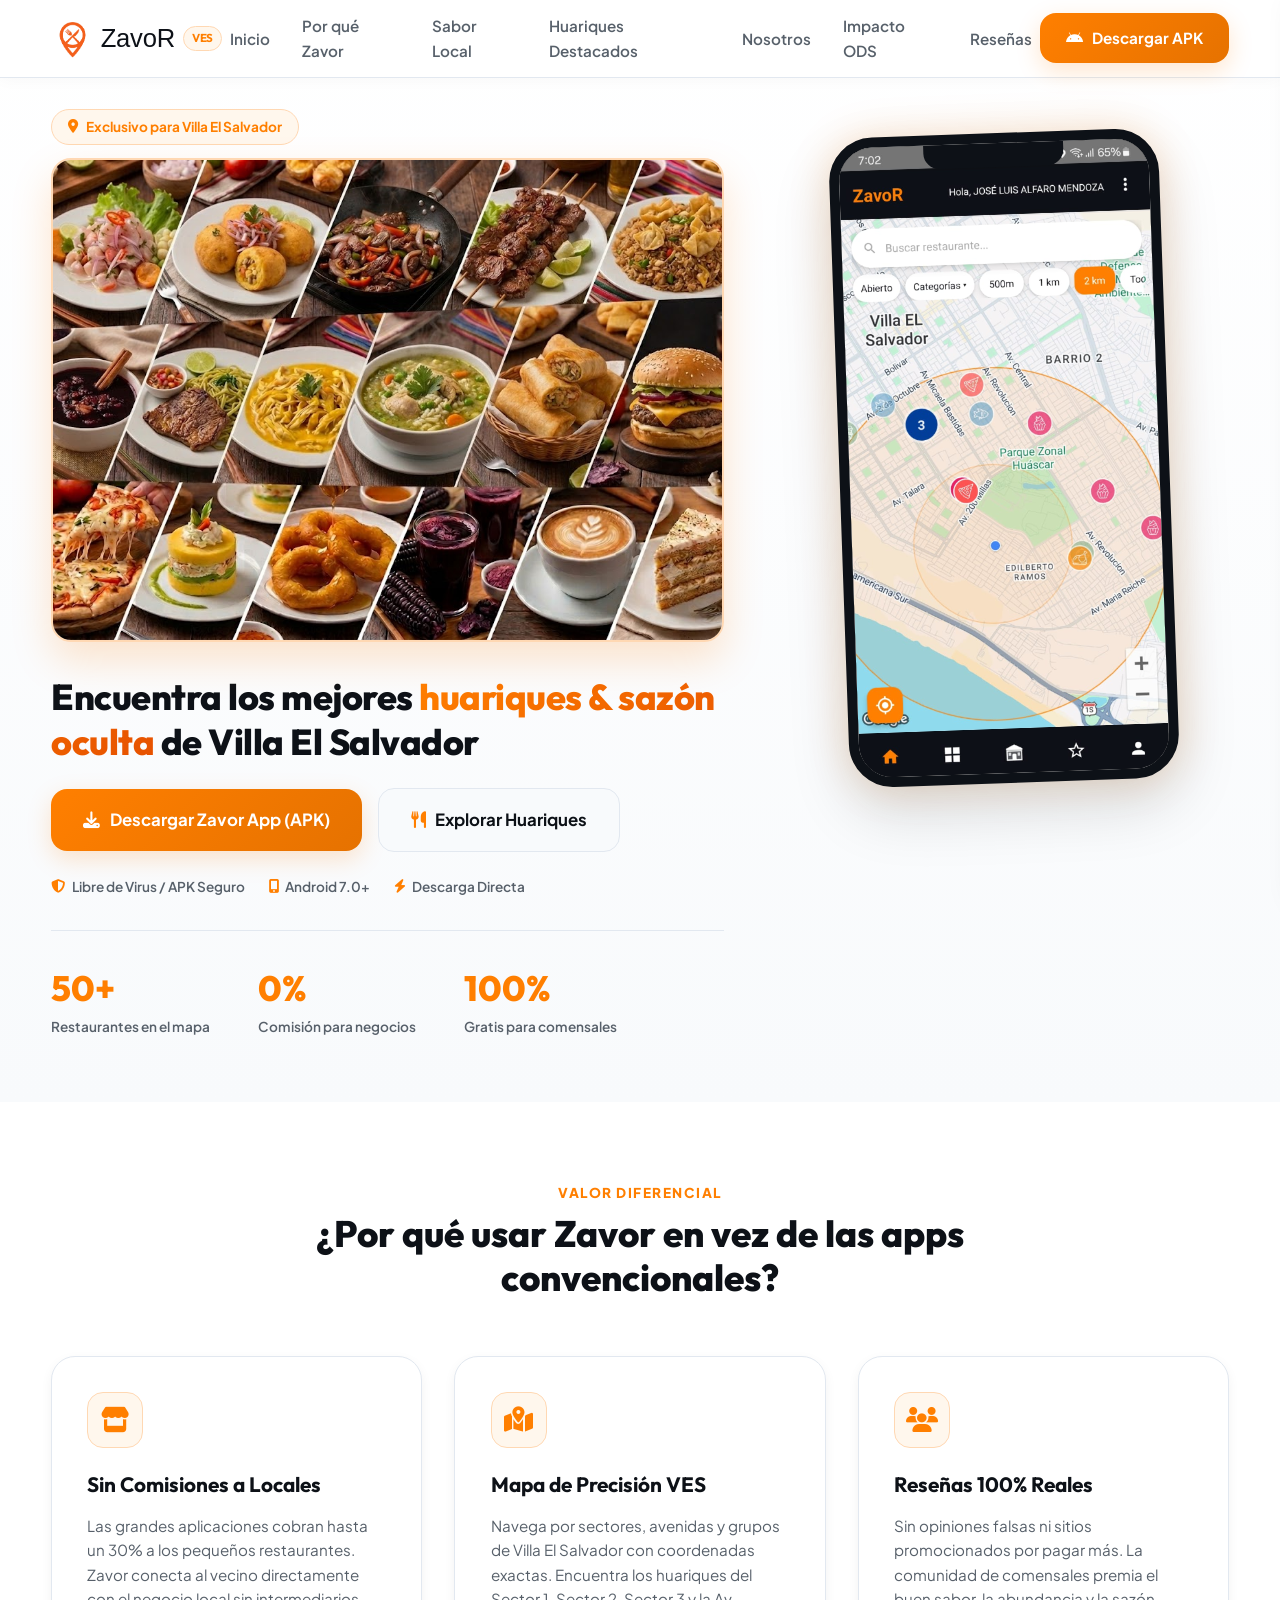
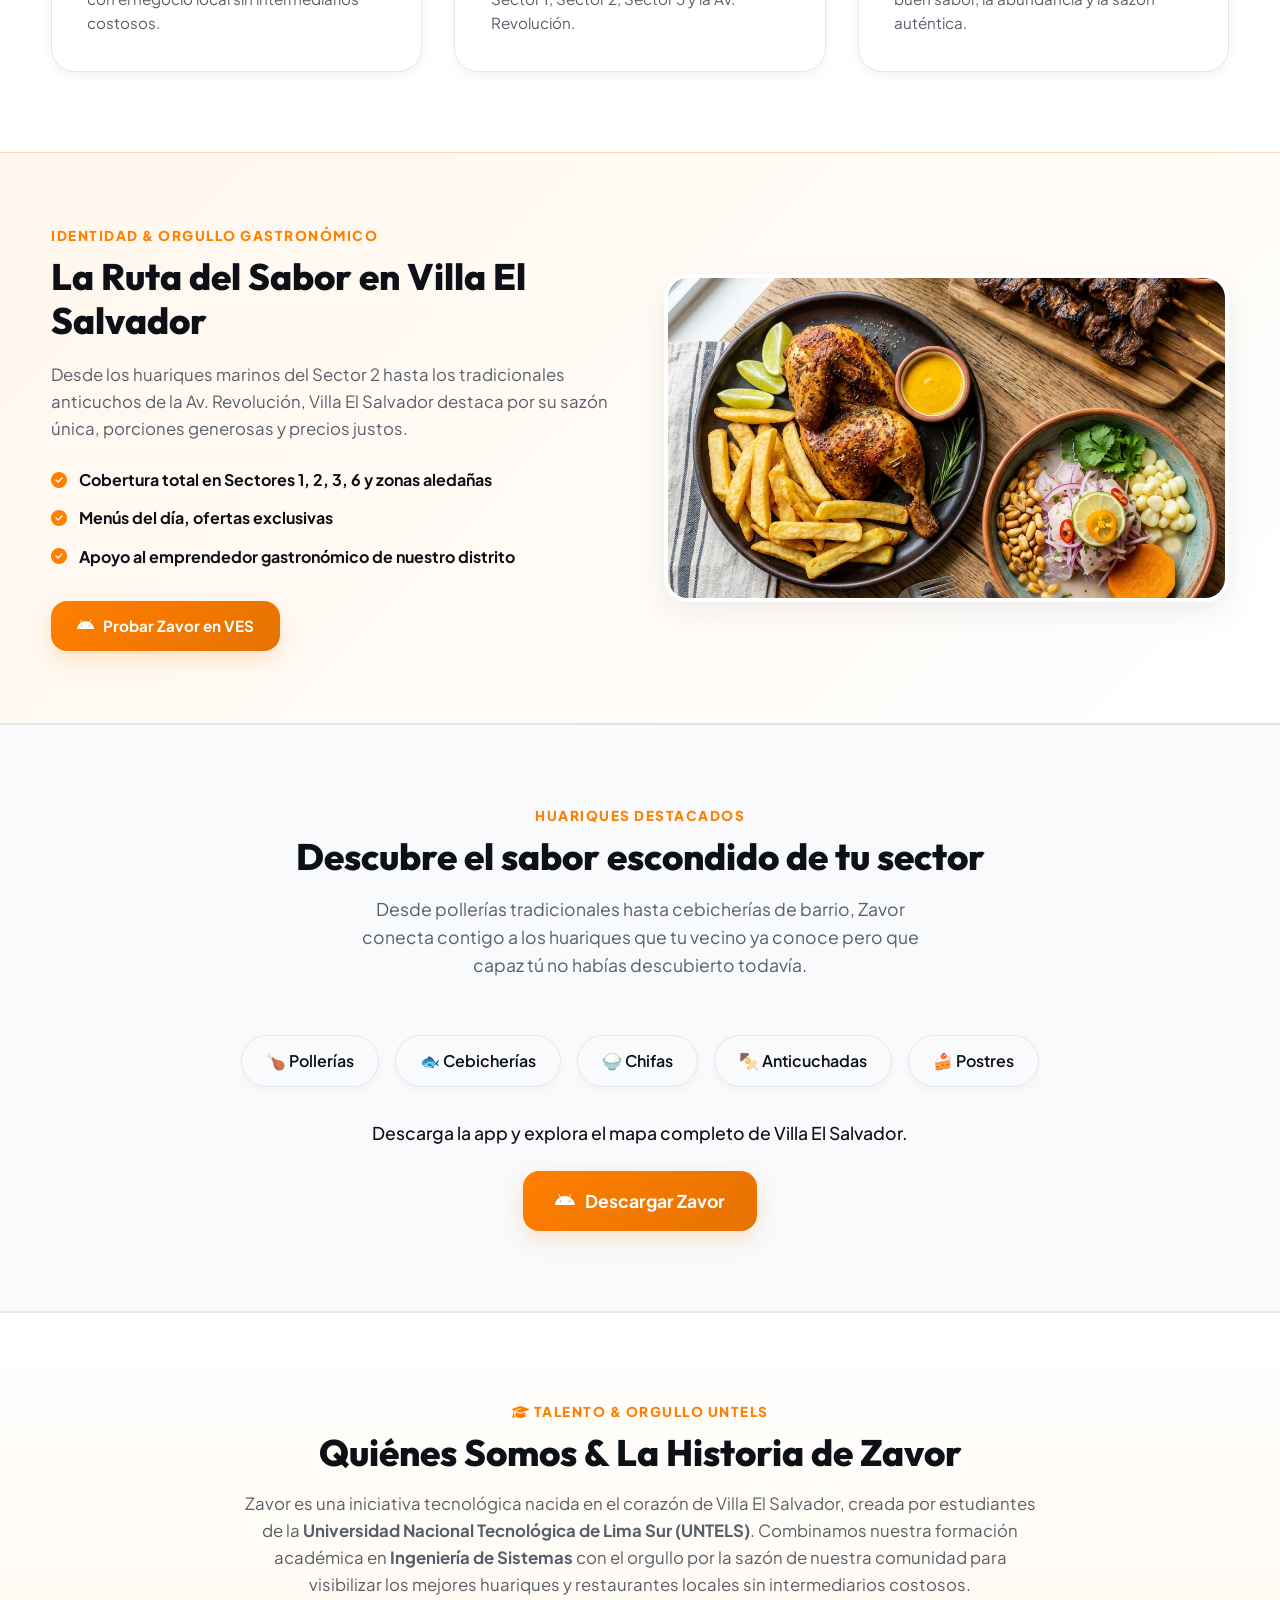
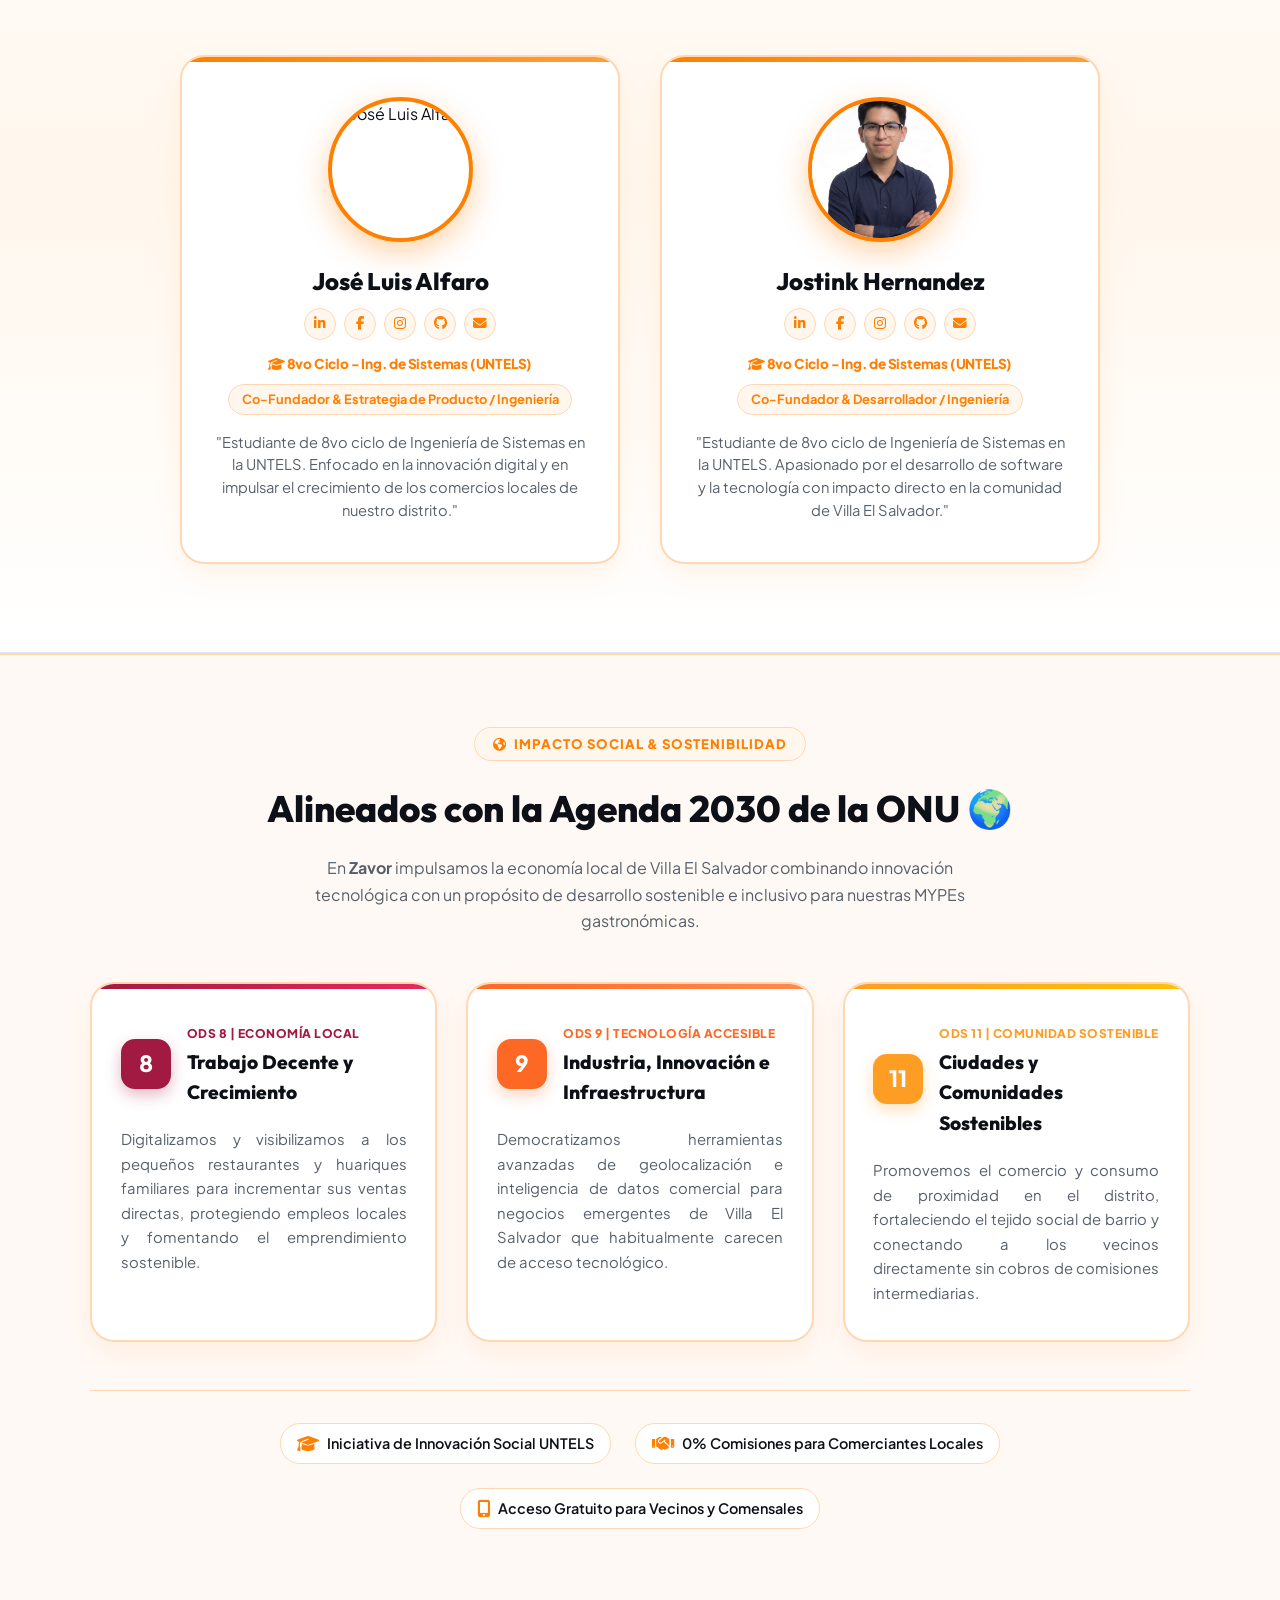
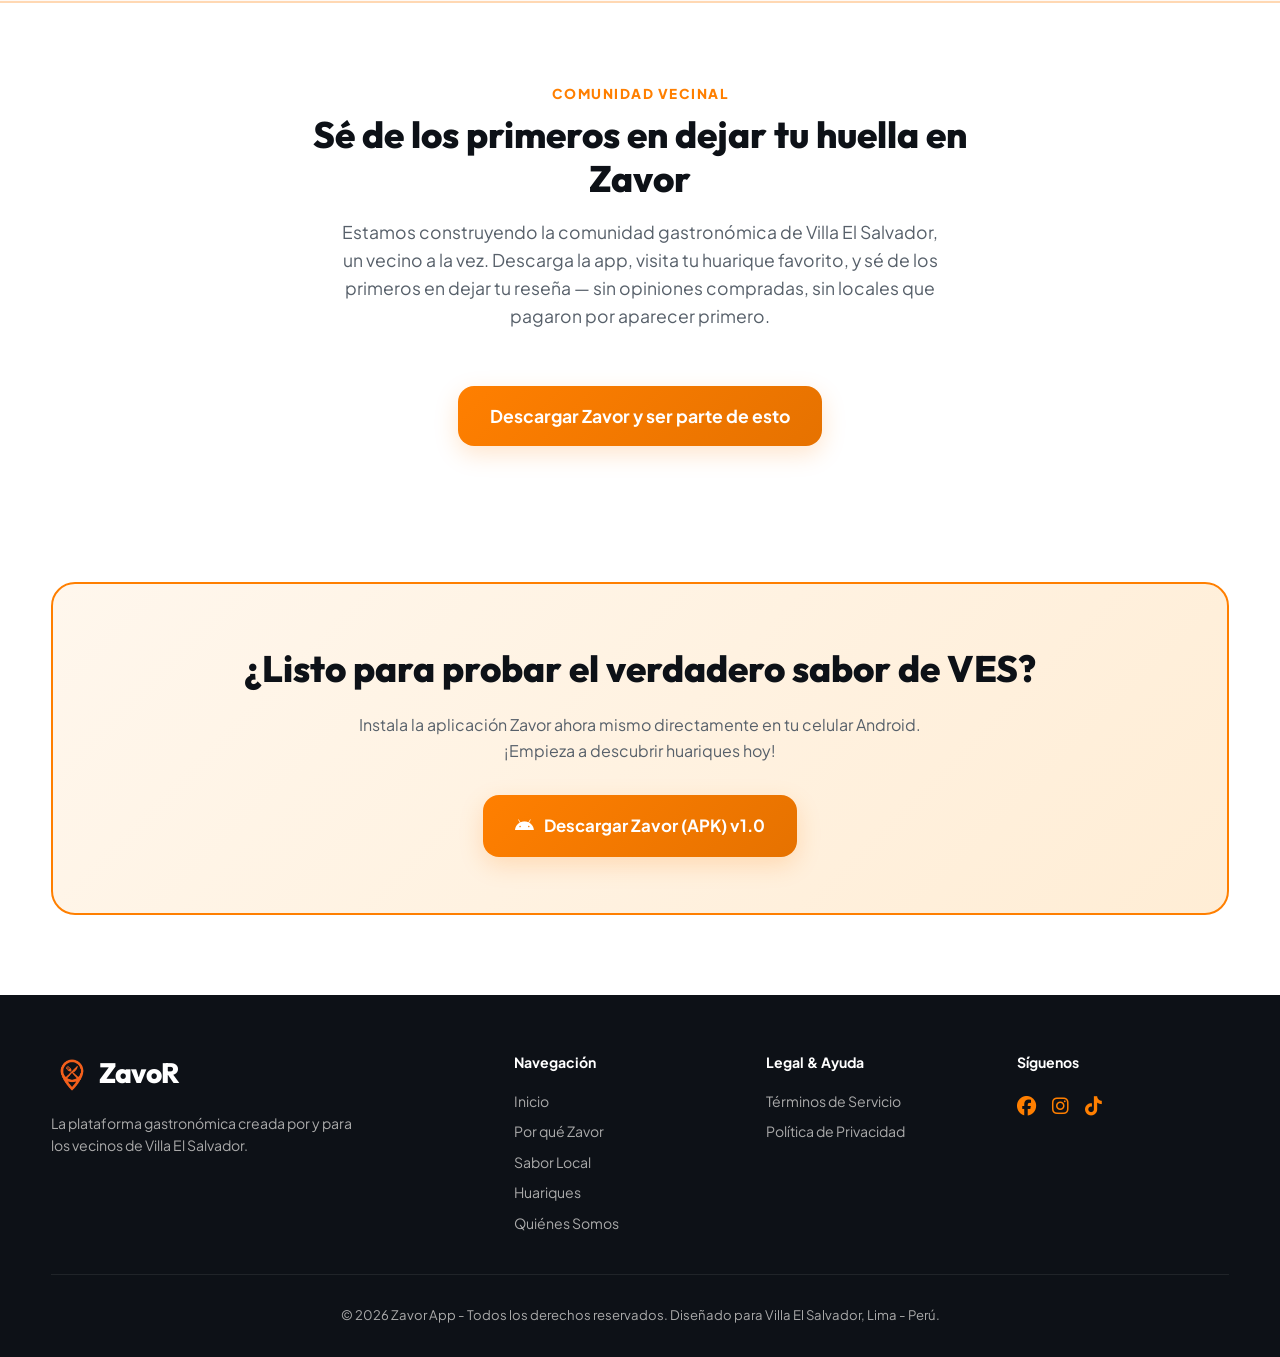
==== index.html @ bf0cea0c "Actualizar link de descarga del APK de Firebase" ====
<!DOCTYPE html>
<html lang="es-PE">

<head>
    <meta charset="UTF-8">
    <meta name="viewport" content="width=device-width, initial-scale=1.0, maximum-scale=1.0, user-scalable=no">
    <meta name="description"
        content="Zavor - Encuentra los mejores huariques, pollerías, cebicherías y restaurantes ocultos de Villa El Salvador. Descarga directa del APK para Android.">
    <meta name="keywords"
        content="Zavor, Huariques, Villa El Salvador, Pollerias, Cebicherias, Comida Peruana, Descargar APK Zavor, UNTELS">
    <title>ZavoR App | Los Mejores Huariques de Villa El Salvador</title>

    <!-- Google Fonts (Poppins, Outfit, Plus Jakarta Sans) -->
    <link rel="preconnect" href="https://fonts.googleapis.com">
    <link rel="preconnect" href="https://fonts.gstatic.com" crossorigin>
    <link
        href="https://fonts.googleapis.com/css2?family=Poppins:wght@400;500;600;700;800&family=Outfit:wght@600;700;800;900&family=Plus+Jakarta+Sans:wght@400;500;600;700&display=swap"
        rel="stylesheet">

    <!-- FontAwesome 6 -->
    <link rel="stylesheet" href="https://cdnjs.cloudflare.com/ajax/libs/font-awesome/6.4.0/css/all.min.css">

    <!-- Favicon -->
    <link rel="icon" type="image/png" href="static/images/logo_transparent.png">

    <!-- Custom CSS (v31.0 con Solo Modo Claro activado) -->
    <link rel="stylesheet" href="static/css/styles.css?v=31.0">

</head>

<body>

    <!-- Ambient Glow Elements -->
    <div class="bg-glow glow-orange-1"></div>
    <div class="bg-glow glow-orange-2"></div>

    <!-- Header Navigation -->
    <header class="header">
        <div class="container nav-content">
            <a href="#" class="logo">
                <div class="logo-icon">
                    <img src="static/images/logo_transparent.png" alt="Zavor Logo"
                        style="max-height: 44px; width: auto; object-fit: contain;">
                </div>
                <span
                    style="font-family: 'Inter', sans-serif; font-weight: 500; color: var(--text-main); font-size: 1.6rem; letter-spacing: -0.2px;">ZavoR</span>
                <span class="logo-badge">VES</span>
            </a>

            <ul class="nav-links">
                <li><a href="#inicio">Inicio</a></li>
                <li><a href="#por-que-zavor">Por qué Zavor</a></li>
                <li><a href="#sabor-ves">Sabor Local</a></li>
                <li><a href="#huariques">Huariques Destacados</a></li>
                <li><a href="#nosotros">Nosotros</a></li>
                <li><a href="#ods">Impacto ODS</a></li>
                <li><a href="#resenas">Reseñas</a></li>
            </ul>

            <div class="header-right-actions" style="display: flex; align-items: center; gap: 0.6rem;">


                <!-- Botón Menú Hamburguesa para Celulares ☰ -->
                <button class="mobile-menu-btn" id="mobileMenuBtn" onclick="toggleMobileNav()" aria-label="Abrir Menú">
                    <i class="fa-solid fa-bars"></i>
                </button>

                <a href="https://firebasestorage.googleapis.com/v0/b/zavor-fe238.firebasestorage.app/o/app%2FZavoR.apk?alt=media&token=0eb9a994-aa87-436d-93e8-aa8019c175c8"
                    target="_blank" class="btn btn-primary nav-apk-btn">
                    <i class="fa-brands fa-android"></i> <span class="nav-btn-text">Descargar APK</span>
                </a>
            </div>
        </div>
    </header>

    <!-- Mobile Navigation Drawer & Backdrop -->
    <div class="mobile-nav-backdrop" id="mobileNavBackdrop" onclick="closeMobileNav()"></div>
    <div class="mobile-nav-drawer" id="mobileNavDrawer">
        <div class="mobile-drawer-header">
            <div class="logo">
                <div class="logo-icon">
                    <img src="static/images/logo_transparent.png" alt="Zavor Logo"
                        style="max-height: 36px; width: auto; object-fit: contain;">
                </div>
                <span
                    style="font-family: 'Outfit', sans-serif; font-weight: 800; color: var(--text-main); font-size: 1.35rem;">ZavoR</span>
                <span class="logo-badge">VES</span>
            </div>
            <button class="mobile-drawer-close" onclick="closeMobileNav()">
                <i class="fa-solid fa-xmark"></i>
            </button>
        </div>

        <ul class="mobile-drawer-links">
            <li><a href="#inicio" onclick="closeMobileNav()"><i class="fa-solid fa-house text-orange"></i> Inicio</a>
            </li>
            <li><a href="#por-que-zavor" onclick="closeMobileNav()"><i
                        class="fa-solid fa-shield-halved text-orange"></i> Por qué Zavor</a></li>
            <li><a href="#sabor-ves" onclick="closeMobileNav()"><i class="fa-solid fa-location-dot text-orange"></i>
                    Sabor Local</a></li>
            <li><a href="#huariques" onclick="closeMobileNav()"><i class="fa-solid fa-utensils text-orange"></i>
                    Huariques Destacados</a></li>
            <li><a href="#nosotros" onclick="closeMobileNav()"><i class="fa-solid fa-users text-orange"></i>
                    Nosotros</a></li>
            <li><a href="#ods" onclick="closeMobileNav()"><i class="fa-solid fa-leaf text-orange"></i> Impacto ODS</a>
            </li>
            <li><a href="#resenas" onclick="closeMobileNav()"><i class="fa-solid fa-star text-orange"></i> Reseñas</a>
            </li>
        </ul>



        <div style="margin-top: 2rem;">
            <a href="https://firebasestorage.googleapis.com/v0/b/zavor-fe238.firebasestorage.app/o/app%2FZavoR.apk?alt=media&token=0eb9a994-aa87-436d-93e8-aa8019c175c8"
                target="_blank" onclick="closeMobileNav();" class="btn btn-primary"
                style="width: 100%; justify-content: center;">
                <i class="fa-brands fa-android"></i> Descargar Zavor App (APK)
            </a>
        </div>
    </div>

    <!-- Hero Section -->
    <section id="inicio" class="hero">
        <div class="container">
            <div class="hero-grid">

                <!-- Left Content Block -->
                <div class="hero-text">

                    <!-- 1. Tag "Exclusivo para Villa El Salvador" -->
                    <div class="hero-tag" style="margin-top: 0; margin-bottom: 0.8rem;">
                        <i class="fa-solid fa-location-dot text-orange"></i> Exclusivo para Villa El Salvador
                    </div>

                    <!-- 2. Imagen Principal (fondo.jpg) -->
                    <div class="hero-ves-card"
                        style="margin-bottom: 2rem; position: relative; border-radius: 20px; overflow: hidden; box-shadow: 0 18px 40px rgba(255, 127, 0, 0.2); border: 2.5px solid var(--border-orange);">
                        <img src="static/images/fondo.jpg" alt="Villa El Salvador Gastronomía"
                            style="width: 100%; height: 480px; object-fit: cover; display: block;">
                    </div>

                    <!-- 3. Título Principal -->
                    <h1 class="hero-title"
                        style="margin-top: 1rem; margin-bottom: 1.5rem; font-size: 2.25rem; line-height: 1.25;">
                        Encuentra los mejores <span>huariques & sazón oculta</span> de Villa El Salvador
                    </h1>

                    <!-- 4. Botones de Acción -->
                    <div class="hero-cta" style="margin-bottom: 1.5rem;">
                        <a href="https://firebasestorage.googleapis.com/v0/b/zavor-fe238.firebasestorage.app/o/app%2FZavoR.apk?alt=media&token=0eb9a994-aa87-436d-93e8-aa8019c175c8"
                            target="_blank" class="btn btn-primary btn-large">
                            <i class="fa-solid fa-download"></i> Descargar Zavor App (APK)
                        </a>

                        <a href="#huariques" class="btn btn-secondary btn-large">
                            <i class="fa-solid fa-utensils text-orange"></i> Explorar Huariques
                        </a>
                    </div>

                    <!-- 5. Info Tags del APK -->
                    <div class="apk-info" style="margin-bottom: 2rem;">
                        <div class="apk-info-item">
                            <i class="fa-solid fa-shield-halved text-orange"></i> Libre de Virus / APK Seguro
                        </div>
                        <div class="apk-info-item">
                            <i class="fa-solid fa-mobile-screen-button text-orange"></i> Android 7.0+
                        </div>
                        <div class="apk-info-item">
                            <i class="fa-solid fa-bolt text-orange"></i> Descarga Directa
                        </div>
                    </div>

                    <!-- 6. Contador de Estadísticas -->
                    <div class="hero-stats" style="margin-top: 1.5rem;">
                        <div>
                            <div class="stat-number">50+</div>
                            <div class="stat-label">Restaurantes en el mapa</div>
                        </div>
                        <div>
                            <div class="stat-number">0%</div>
                            <div class="stat-label">Comisión para negocios</div>
                        </div>
                        <div>
                            <div class="stat-number">100%</div>
                            <div class="stat-label">Gratis para comensales</div>
                        </div>
                    </div>
                </div>

                <!-- Right Smartphone Interactive Mockup -->
                <div class="mockup-wrapper">
                    <div class="phone-mockup">
                        <div class="phone-notch"></div>
                        <div class="phone-screen" style="padding: 0; background: #000; overflow: hidden;">
                            <img src="static/images/app_screenshot.png" alt="Zavor App Pantalla Real"
                                style="width: 100%; height: 100%; object-fit: cover; object-position: top; display: block;">
                        </div>
                    </div>
                </div>

            </div>
        </div>
    </section>

    <!-- Why Zavor Section -->
    <section id="por-que-zavor" class="features">
        <div class="container">
            <div class="section-header">
                <div class="section-subtitle">Valor Diferencial</div>
                <h2 class="section-title">¿Por qué usar Zavor en vez de las apps convencionales?</h2>
            </div>

            <div class="features-grid">

                <div class="feature-card">
                    <div class="feature-icon">
                        <i class="fa-solid fa-store"></i>
                    </div>
                    <h3 class="feature-title">Sin Comisiones a Locales</h3>
                    <p class="feature-desc">
                        Las grandes aplicaciones cobran hasta un 30% a los pequeños restaurantes. Zavor conecta al
                        vecino directamente con el negocio local sin intermediarios costosos.
                    </p>
                </div>

                <div class="feature-card">
                    <div class="feature-icon">
                        <i class="fa-solid fa-map-location-dot"></i>
                    </div>
                    <h3 class="feature-title">Mapa de Precisión VES</h3>
                    <p class="feature-desc">
                        Navega por sectores, avenidas y grupos de Villa El Salvador con coordenadas exactas. Encuentra
                        los huariques del Sector 1, Sector 2, Sector 3 y la Av. Revolución.
                    </p>
                </div>

                <div class="feature-card">
                    <div class="feature-icon">
                        <i class="fa-solid fa-users"></i>
                    </div>
                    <h3 class="feature-title">Reseñas 100% Reales</h3>
                    <p class="feature-desc">
                        Sin opiniones falsas ni sitios promocionados por pagar más. La comunidad de comensales premia el
                        buen sabor, la abundancia y la sazón auténtica.
                    </p>
                </div>

            </div>
        </div>
    </section>

    <!-- Local Villa El Salvador Gastronomic Showcase -->
    <section id="sabor-ves" class="ves-banner">
        <div class="container">
            <div class="ves-grid">
                <div>
                    <div class="section-subtitle">Identidad & Orgullo Gastronómico</div>
                    <h2 class="section-title" style="margin-bottom: 1.2rem;">
                        La Ruta del Sabor en Villa El Salvador
                    </h2>
                    <p style="color: var(--text-muted); font-size: 1.05rem; margin-bottom: 1.5rem;">
                        Desde los huariques marinos del Sector 2 hasta los tradicionales anticuchos de la Av.
                        Revolución, Villa El Salvador destaca por su sazón única, porciones generosas y precios justos.
                    </p>
                    <ul
                        style="list-style: none; display: flex; flex-direction: column; gap: 0.8rem; margin-bottom: 2rem;">
                        <li
                            style="display: flex; align-items: center; gap: 0.75rem; font-weight: 700; color: var(--text-main);">
                            <i class="fa-solid fa-circle-check text-orange"></i> Cobertura total en Sectores 1, 2, 3, 6
                            y zonas aledañas
                        </li>
                        <li
                            style="display: flex; align-items: center; gap: 0.75rem; font-weight: 700; color: var(--text-main);">
                            <i class="fa-solid fa-circle-check text-orange"></i> Menús del día, ofertas exclusivas
                        </li>
                        <li
                            style="display: flex; align-items: center; gap: 0.75rem; font-weight: 700; color: var(--text-main);">
                            <i class="fa-solid fa-circle-check text-orange"></i> Apoyo al emprendedor gastronómico de
                            nuestro distrito
                        </li>
                    </ul>
                    <a href="https://firebasestorage.googleapis.com/v0/b/zavor-fe238.firebasestorage.app/o/app%2FZavoR.apk?alt=media&token=0eb9a994-aa87-436d-93e8-aa8019c175c8"
                        target="_blank" class="btn btn-primary">
                        <i class="fa-brands fa-android"></i> Probar Zavor en VES
                    </a>
                </div>
                <div class="ves-img-container">
                    <img src="static/images/hero_food.png" alt="Gastronomía Peruana Villa El Salvador">
                </div>
            </div>
        </div>
    </section>

    <!-- Featured Places Section with Real Dish Photos -->
    <section id="huariques" class="places">
        <div class="container">
            <div class="section-header">
                <div class="section-subtitle">Huariques Destacados</div>
                <h2 class="section-title">Descubre el sabor escondido de tu sector</h2>
                <p style="color: var(--text-muted); font-size: 1.1rem; margin-top: 1rem; max-width: 600px; margin-left: auto; margin-right: auto; line-height: 1.6;">
                    Desde pollerías tradicionales hasta cebicherías de barrio, Zavor conecta contigo a los huariques que tu vecino ya conoce pero que capaz tú no habías descubierto todavía.
                </p>
            </div>

            <div style="display: flex; flex-wrap: wrap; justify-content: center; gap: 1rem; margin-bottom: 2rem;">
                <span style="background: var(--surface-card); padding: 0.75rem 1.5rem; border-radius: 30px; border: 1px solid var(--border-color); font-weight: 600; color: var(--text-main); box-shadow: 0 4px 10px rgba(0,0,0,0.03);">🍗 Pollerías</span>
                <span style="background: var(--surface-card); padding: 0.75rem 1.5rem; border-radius: 30px; border: 1px solid var(--border-color); font-weight: 600; color: var(--text-main); box-shadow: 0 4px 10px rgba(0,0,0,0.03);">🐟 Cebicherías</span>
                <span style="background: var(--surface-card); padding: 0.75rem 1.5rem; border-radius: 30px; border: 1px solid var(--border-color); font-weight: 600; color: var(--text-main); box-shadow: 0 4px 10px rgba(0,0,0,0.03);">🍚 Chifas</span>
                <span style="background: var(--surface-card); padding: 0.75rem 1.5rem; border-radius: 30px; border: 1px solid var(--border-color); font-weight: 600; color: var(--text-main); box-shadow: 0 4px 10px rgba(0,0,0,0.03);">🍢 Anticuchadas</span>
                <span style="background: var(--surface-card); padding: 0.75rem 1.5rem; border-radius: 30px; border: 1px solid var(--border-color); font-weight: 600; color: var(--text-main); box-shadow: 0 4px 10px rgba(0,0,0,0.03);">🍰 Postres</span>
            </div>

            <div style="text-align: center; margin-top: 2rem;">
                <p style="font-weight: 500; font-size: 1.1rem; color: var(--text-main); margin-bottom: 1.5rem;">Descarga la app y explora el mapa completo de Villa El Salvador.</p>
                <a href="https://firebasestorage.googleapis.com/v0/b/zavor-fe238.firebasestorage.app/o/app%2FZavoR.apk?alt=media&token=0eb9a994-aa87-436d-93e8-aa8019c175c8" class="btn btn-primary" style="padding: 1rem 2rem; font-size: 1.1rem;">
                    <i class="fa-brands fa-android"></i> Descargar Zavor
                </a>
            </div>
        </div>
    </section>

    <!-- Section: Quiénes Somos / Fundadores con Fotos Más Grandes e Íconos al Costado del Nombre -->
    <section id="nosotros" class="about-section"
        style="padding: 5.5rem 0; background: linear-gradient(180deg, #FFFFFF 0%, #FFF7ED 50%, #FFFFFF 100%); position: relative; border-top: 1px solid var(--border-color); border-bottom: 1px solid var(--border-color);">
        <div class="container">
            <div class="section-header" style="text-align: center; max-width: 800px; margin: 0 auto 3.5rem;">
                <div class="section-subtitle"><i class="fa-solid fa-graduation-cap text-orange"></i> Talento & Orgullo
                    UNTELS</div>
                <h2 class="section-title">Quiénes Somos & La Historia de Zavor</h2>
                <p style="color: var(--text-muted); font-size: 1.05rem; margin-top: 1rem; line-height: 1.6;">
                    Zavor es una iniciativa tecnológica nacida en el corazón de Villa El Salvador, creada por
                    estudiantes de la <strong>Universidad Nacional Tecnológica de Lima Sur (UNTELS)</strong>. Combinamos
                    nuestra formación académica en <strong>Ingeniería de Sistemas</strong> con el orgullo por la sazón
                    de nuestra comunidad para visibilizar los mejores huariques y restaurantes locales sin
                    intermediarios costosos.
                </p>
            </div>

            <div class="founders-grid"
                style="display: grid; grid-template-columns: repeat(auto-fit, minmax(320px, 1fr)); gap: 2.5rem; max-width: 920px; margin: 0 auto;">

                <!-- Founder Card 1 -->
                <div class="founder-card"
                    style="background: #FFFFFF; border: 2px solid var(--border-orange); border-radius: 24px; padding: 2.5rem 2rem; text-align: center; box-shadow: 0 12px 30px rgba(255, 127, 0, 0.08); transition: var(--transition); position: relative; overflow: hidden;">
                    <div
                        style="position: absolute; top: 0; left: 0; right: 0; height: 5px; background: linear-gradient(90deg, var(--orange-primary), #FF9E3B);">
                    </div>

                    <!-- Circular Profile Photo Container MÁS GRANDE (145px) -->
                    <div class="founder-avatar-wrap"
                        style="width: 145px; height: 145px; margin: 0 auto 1.25rem; border-radius: 50%; overflow: hidden; border: 4px solid var(--orange-primary); box-shadow: 0 10px 30px var(--orange-glow-strong);">
                        <img src="static/images/CEO_Alfaro.png" alt="José Luis Alfaro"
                            style="width: 100%; height: 100%; object-fit: cover; display: block;">
                    </div>

                    <!-- Nombre -->
                    <h3
                        style="font-family: 'Outfit', sans-serif; font-size: 1.5rem; font-weight: 800; color: var(--text-main); margin: 0 0 0.5rem 0;">
                        José Luis Alfaro
                    </h3>
                    <!-- Íconos de Redes Debajo del Nombre -->
                    <div
                        style="display: flex; gap: 0.5rem; align-items: center; justify-content: center; margin-bottom: 0.8rem;">
                        <a href="https://www.linkedin.com/in/jose-luis-alfaro-mendoza-71b59a3a2/" target="_blank"
                            rel="noopener noreferrer" class="text-orange" title="LinkedIn"
                            style="width: 32px; height: 32px; background: var(--bg-orange-soft); border-radius: 50%; display: flex; align-items: center; justify-content: center; border: 1px solid var(--border-orange); font-size: 0.85rem;"><i
                                class="fa-brands fa-linkedin-in"></i></a>
                        <a href="https://www.facebook.com/profile.php?id=61585653447183" target="_blank"
                            rel="noopener noreferrer" class="text-orange" title="Facebook"
                            style="width: 32px; height: 32px; background: var(--bg-orange-soft); border-radius: 50%; display: flex; align-items: center; justify-content: center; border: 1px solid var(--border-orange); font-size: 0.85rem;"><i
                                class="fa-brands fa-facebook-f"></i></a>
                        <a href="https://www.instagram.com/alfaromendozajoseluis3/" target="_blank"
                            rel="noopener noreferrer" class="text-orange" title="Instagram"
                            style="width: 32px; height: 32px; background: var(--bg-orange-soft); border-radius: 50%; display: flex; align-items: center; justify-content: center; border: 1px solid var(--border-orange); font-size: 0.85rem;"><i
                                class="fa-brands fa-instagram"></i></a>
                        <a href="https://github.com/Alfaro33-stack" target="_blank" rel="noopener noreferrer"
                            class="text-orange" title="GitHub"
                            style="width: 32px; height: 32px; background: var(--bg-orange-soft); border-radius: 50%; display: flex; align-items: center; justify-content: center; border: 1px solid var(--border-orange); font-size: 0.85rem;"><i
                                class="fa-brands fa-github"></i></a>
                        <a href="mailto:alfaromendozajoseluis3@gmail.com" class="text-orange" title="Correo Contacto"
                            style="width: 32px; height: 32px; background: var(--bg-orange-soft); border-radius: 50%; display: flex; align-items: center; justify-content: center; border: 1px solid var(--border-orange); font-size: 0.85rem;"><i
                                class="fa-solid fa-envelope"></i></a>
                    </div>

                    <div
                        style="font-size: 0.85rem; font-weight: 800; color: var(--orange-primary); margin-bottom: 0.6rem; letter-spacing: -0.2px;">
                        <i class="fa-solid fa-graduation-cap"></i> 8vo Ciclo - Ing. de Sistemas (UNTELS)
                    </div>
                    <div
                        style="display: inline-block; background: var(--bg-orange-soft); color: var(--orange-primary); border: 1px solid var(--border-orange); padding: 0.25rem 0.8rem; border-radius: 20px; font-weight: 700; font-size: 0.8rem; margin-bottom: 1rem;">
                        Co-Fundador & Estrategia de Producto / Ingeniería
                    </div>

                    <p style="font-size: 0.92rem; color: var(--text-muted); line-height: 1.55; margin: 0;">
                        "Estudiante de 8vo ciclo de Ingeniería de Sistemas en la UNTELS. Enfocado en la innovación
                        digital y en impulsar el crecimiento de los comercios locales de nuestro distrito."
                    </p>
                </div>

                <!-- Founder Card 2 -->
                <div class="founder-card"
                    style="background: #FFFFFF; border: 2px solid var(--border-orange); border-radius: 24px; padding: 2.5rem 2rem; text-align: center; box-shadow: 0 12px 30px rgba(255, 127, 0, 0.08); transition: var(--transition); position: relative; overflow: hidden;">
                    <div
                        style="position: absolute; top: 0; left: 0; right: 0; height: 5px; background: linear-gradient(90deg, var(--orange-primary), #FF9E3B);">
                    </div>

                    <!-- Circular Profile Photo Container MÁS GRANDE (145px) -->
                    <div class="founder-avatar-wrap"
                        style="width: 145px; height: 145px; margin: 0 auto 1.25rem; border-radius: 50%; overflow: hidden; border: 4px solid var(--orange-primary); box-shadow: 0 10px 30px var(--orange-glow-strong);">
                        <img src="static/images/CEO_Jostink.png" alt="Co-Fundador Zavor"
                            style="width: 100%; height: 100%; object-fit: cover; display: block;">
                    </div>

                    <!-- Nombre -->
                    <h3
                        style="font-family: 'Outfit', sans-serif; font-size: 1.5rem; font-weight: 800; color: var(--text-main); margin: 0 0 0.5rem 0;">
                        Jostink Hernandez
                    </h3>
                    <!-- Íconos de Redes Debajo del Nombre -->
                    <div
                        style="display: flex; gap: 0.5rem; align-items: center; justify-content: center; margin-bottom: 0.8rem;">
                        <a href="#" target="_blank" rel="noopener noreferrer" class="text-orange" title="LinkedIn"
                            style="width: 32px; height: 32px; background: var(--bg-orange-soft); border-radius: 50%; display: flex; align-items: center; justify-content: center; border: 1px solid var(--border-orange); font-size: 0.85rem;"><i
                                class="fa-brands fa-linkedin-in"></i></a>
                        <a href="#" target="_blank" rel="noopener noreferrer" class="text-orange" title="Facebook"
                            style="width: 32px; height: 32px; background: var(--bg-orange-soft); border-radius: 50%; display: flex; align-items: center; justify-content: center; border: 1px solid var(--border-orange); font-size: 0.85rem;"><i
                                class="fa-brands fa-facebook-f"></i></a>
                        <a href="#" target="_blank" rel="noopener noreferrer" class="text-orange" title="Instagram"
                            style="width: 32px; height: 32px; background: var(--bg-orange-soft); border-radius: 50%; display: flex; align-items: center; justify-content: center; border: 1px solid var(--border-orange); font-size: 0.85rem;"><i
                                class="fa-brands fa-instagram"></i></a>
                        <a href="#" target="_blank" rel="noopener noreferrer" class="text-orange" title="GitHub"
                            style="width: 32px; height: 32px; background: var(--bg-orange-soft); border-radius: 50%; display: flex; align-items: center; justify-content: center; border: 1px solid var(--border-orange); font-size: 0.85rem;"><i
                                class="fa-brands fa-github"></i></a>
                        <a href="mailto:contacto@zavor.pe" class="text-orange" title="Correo Contacto"
                            style="width: 32px; height: 32px; background: var(--bg-orange-soft); border-radius: 50%; display: flex; align-items: center; justify-content: center; border: 1px solid var(--border-orange); font-size: 0.85rem;"><i
                                class="fa-solid fa-envelope"></i></a>
                    </div>

                    <div
                        style="font-size: 0.85rem; font-weight: 800; color: var(--orange-primary); margin-bottom: 0.6rem; letter-spacing: -0.2px;">
                        <i class="fa-solid fa-graduation-cap"></i> 8vo Ciclo - Ing. de Sistemas (UNTELS)
                    </div>
                    <div
                        style="display: inline-block; background: var(--bg-orange-soft); color: var(--orange-primary); border: 1px solid var(--border-orange); padding: 0.25rem 0.8rem; border-radius: 20px; font-weight: 700; font-size: 0.8rem; margin-bottom: 1rem;">
                        Co-Fundador & Desarrollador / Ingeniería
                    </div>

                    <p style="font-size: 0.92rem; color: var(--text-muted); line-height: 1.55; margin: 0;">
                        "Estudiante de 8vo ciclo de Ingeniería de Sistemas en la UNTELS. Apasionado por el desarrollo de
                        software y la tecnología con impacto directo en la comunidad de Villa El Salvador."
                    </p>
                </div>

            </div>
        </div>
    </section>

    <!-- ODS & Social Impact Section (UN Agenda 2030) -->
    <section id="ods" class="ods-section"
        style="padding: 4.5rem 1.5rem; background: #FFF9F5; color: var(--text-main); text-align: center; position: relative; border-top: 2px solid var(--border-orange); border-bottom: 2px solid var(--border-orange);">
        <div class="container" style="max-width: 1100px; margin: 0 auto;">

            <!-- Encabezado -->
            <div
                style="display: inline-block; background: var(--bg-orange-soft); border: 1px solid var(--border-orange); color: var(--orange-primary); padding: 0.35rem 1.1rem; border-radius: 20px; font-weight: 800; font-size: 0.82rem; letter-spacing: 1px; text-transform: uppercase; margin-bottom: 0.8rem;">
                <i class="fa-solid fa-earth-americas" style="margin-right: 4px;"></i> Impacto Social & Sostenibilidad
            </div>

            <h2
                style="font-family: 'Outfit', sans-serif; font-size: 2.3rem; font-weight: 800; color: var(--text-main); margin: 0.4rem 0 1rem;">
                Alineados con la Agenda 2030 de la ONU 🌍
            </h2>

            <p
                style="color: var(--text-muted); max-width: 680px; margin: 0 auto 3rem; font-size: 1rem; line-height: 1.65;">
                En <strong>Zavor</strong> impulsamos la economía local de Villa El Salvador combinando innovación
                tecnológica con un propósito de desarrollo sostenible e inclusivo para nuestras MYPEs gastronómicas.
            </p>

            <!-- Grid de Tarjetas ODS -->
            <div style="display: grid; grid-template-columns: repeat(auto-fit, minmax(300px, 1fr)); gap: 1.8rem;">

                <!-- Card ODS 8 -->
                <div class="ods-card"
                    style="background: #FFFFFF; border: 2px solid var(--border-orange); border-radius: 24px; padding: 2.2rem 1.8rem; text-align: left; transition: all 0.3s ease; position: relative; overflow: hidden; box-shadow: 0 12px 30px rgba(255, 127, 0, 0.08);">
                    <div
                        style="position: absolute; top: 0; left: 0; right: 0; height: 5px; background: linear-gradient(90deg, #A21942, #E52B60);">
                    </div>
                    <div style="display: flex; align-items: center; gap: 1rem; margin-bottom: 1.2rem;">
                        <div
                            style="background: #A21942; color: #FFFFFF; width: 50px; height: 50px; border-radius: 14px; display: flex; align-items: center; justify-content: center; font-weight: 900; font-size: 1.4rem; box-shadow: 0 6px 15px rgba(162, 25, 66, 0.3); flex-shrink: 0;">
                            8</div>
                        <div>
                            <span
                                style="font-size: 0.75rem; font-weight: 800; color: #A21942; text-transform: uppercase; letter-spacing: 0.5px;">ODS
                                8 | Economía Local</span>
                            <h3
                                style="font-family: 'Outfit', sans-serif; font-size: 1.2rem; font-weight: 800; color: var(--text-main); margin: 0.1rem 0 0;">
                                Trabajo Decente y Crecimiento</h3>
                        </div>
                    </div>
                    <p
                        style="color: var(--text-muted); font-size: 0.93rem; line-height: 1.65; margin: 0; text-align: justify; text-justify: inter-word;">
                        Digitalizamos y visibilizamos a los pequeños restaurantes y huariques familiares para
                        incrementar sus ventas directas, protegiendo empleos locales y fomentando el emprendimiento
                        sostenible.
                    </p>
                </div>

                <!-- Card ODS 9 -->
                <div class="ods-card"
                    style="background: #FFFFFF; border: 2px solid var(--border-orange); border-radius: 24px; padding: 2.2rem 1.8rem; text-align: left; transition: all 0.3s ease; position: relative; overflow: hidden; box-shadow: 0 12px 30px rgba(255, 127, 0, 0.08);">
                    <div
                        style="position: absolute; top: 0; left: 0; right: 0; height: 5px; background: linear-gradient(90deg, #FD6925, #FF8A50);">
                    </div>
                    <div style="display: flex; align-items: center; gap: 1rem; margin-bottom: 1.2rem;">
                        <div
                            style="background: #FD6925; color: #FFFFFF; width: 50px; height: 50px; border-radius: 14px; display: flex; align-items: center; justify-content: center; font-weight: 900; font-size: 1.4rem; box-shadow: 0 6px 15px rgba(253, 105, 37, 0.3); flex-shrink: 0;">
                            9</div>
                        <div>
                            <span
                                style="font-size: 0.75rem; font-weight: 800; color: #FD6925; text-transform: uppercase; letter-spacing: 0.5px;">ODS
                                9 | Tecnología Accesible</span>
                            <h3
                                style="font-family: 'Outfit', sans-serif; font-size: 1.2rem; font-weight: 800; color: var(--text-main); margin: 0.1rem 0 0;">
                                Industria, Innovación e Infraestructura</h3>
                        </div>
                    </div>
                    <p
                        style="color: var(--text-muted); font-size: 0.93rem; line-height: 1.65; margin: 0; text-align: justify; text-justify: inter-word;">
                        Democratizamos herramientas avanzadas de geolocalización e inteligencia de datos comercial para
                        negocios emergentes de Villa El Salvador que habitualmente carecen de acceso tecnológico.
                    </p>
                </div>

                <!-- Card ODS 11 -->
                <div class="ods-card"
                    style="background: #FFFFFF; border: 2px solid var(--border-orange); border-radius: 24px; padding: 2.2rem 1.8rem; text-align: left; transition: all 0.3s ease; position: relative; overflow: hidden; box-shadow: 0 12px 30px rgba(255, 127, 0, 0.08);">
                    <div
                        style="position: absolute; top: 0; left: 0; right: 0; height: 5px; background: linear-gradient(90deg, #FD9D24, #FFC107);">
                    </div>
                    <div style="display: flex; align-items: center; gap: 1rem; margin-bottom: 1.2rem;">
                        <div
                            style="background: #FD9D24; color: #FFFFFF; width: 50px; height: 50px; border-radius: 14px; display: flex; align-items: center; justify-content: center; font-weight: 900; font-size: 1.4rem; box-shadow: 0 6px 15px rgba(253, 157, 36, 0.3); flex-shrink: 0;">
                            11</div>
                        <div>
                            <span
                                style="font-size: 0.75rem; font-weight: 800; color: #FD9D24; text-transform: uppercase; letter-spacing: 0.5px;">ODS
                                11 | Comunidad Sostenible</span>
                            <h3
                                style="font-family: 'Outfit', sans-serif; font-size: 1.2rem; font-weight: 800; color: var(--text-main); margin: 0.1rem 0 0;">
                                Ciudades y Comunidades Sostenibles</h3>
                        </div>
                    </div>
                    <p
                        style="color: var(--text-muted); font-size: 0.93rem; line-height: 1.65; margin: 0; text-align: justify; text-justify: inter-word;">
                        Promovemos el comercio y consumo de proximidad en el distrito, fortaleciendo el tejido social de
                        barrio y conectando a los vecinos directamente sin cobros de comisiones intermediarias.
                    </p>
                </div>

            </div>

            <!-- Respaldo Institucional y Concursos -->
            <div
                style="margin-top: 3rem; padding-top: 2rem; border-top: 1px solid var(--border-orange); display: flex; flex-wrap: wrap; align-items: center; justify-content: center; gap: 1.5rem; font-size: 0.9rem; color: var(--text-main); font-weight: 600;">
                <div
                    style="display: flex; align-items: center; gap: 0.5rem; background: #FFFFFF; padding: 0.5rem 1rem; border-radius: 20px; border: 1px solid var(--border-orange);">
                    <i class="fa-solid fa-graduation-cap text-orange" style="font-size: 1.1rem;"></i>
                    <span>Iniciativa de Innovación Social UNTELS</span>
                </div>
                <div
                    style="display: flex; align-items: center; gap: 0.5rem; background: #FFFFFF; padding: 0.5rem 1rem; border-radius: 20px; border: 1px solid var(--border-orange);">
                    <i class="fa-solid fa-handshake text-orange" style="font-size: 1.1rem;"></i>
                    <span>0% Comisiones para Comerciantes Locales</span>
                </div>
                <div
                    style="display: flex; align-items: center; gap: 0.5rem; background: #FFFFFF; padding: 0.5rem 1rem; border-radius: 20px; border: 1px solid var(--border-orange);">
                    <i class="fa-solid fa-mobile-screen-button text-orange" style="font-size: 1.1rem;"></i>
                    <span>Acceso Gratuito para Vecinos y Comensales</span>
                </div>
            </div>

        </div>
    </section>

    <!-- Neighbor Reviews -->
    <section id="resenas" class="reviews-section">
        <div class="container">
            <div class="section-header">
                <div class="section-subtitle">Comunidad Vecinal</div>
                <h2 class="section-title">Sé de los primeros en dejar tu huella en Zavor</h2>
                <p style="color: var(--text-muted); font-size: 1.1rem; margin-top: 1rem; max-width: 600px; margin-left: auto; margin-right: auto; line-height: 1.6;">
                    Estamos construyendo la comunidad gastronómica de Villa El Salvador, un vecino a la vez. Descarga la app, visita tu huarique favorito, y sé de los primeros en dejar tu reseña — sin opiniones compradas, sin locales que pagaron por aparecer primero.
                </p>
            </div>

            <div style="text-align: center; margin-top: 2rem;">
                <a href="https://firebasestorage.googleapis.com/v0/b/zavor-fe238.firebasestorage.app/o/app%2FZavoR.apk?alt=media&token=0eb9a994-aa87-436d-93e8-aa8019c175c8" class="btn btn-primary" style="padding: 1rem 2rem; font-size: 1.1rem;">
                    Descargar Zavor y ser parte de esto
                </a>
            </div>
        </div>
    </section>

    <!-- Download Call to Action Banner -->
    <div class="container">
        <section class="cta-banner">
            <h2 class="cta-title">¿Listo para probar el verdadero sabor de VES?</h2>
            <p class="cta-desc">
                Instala la aplicación Zavor ahora mismo directamente en tu celular Android. ¡Empieza a descubrir
                huariques hoy!
            </p>
            <a href="https://firebasestorage.googleapis.com/v0/b/zavor-fe238.firebasestorage.app/o/app%2FZavoR.apk?alt=media&token=0eb9a994-aa87-436d-93e8-aa8019c175c8"
                target="_blank" class="btn btn-primary btn-large">
                <i class="fa-brands fa-android"></i> Descargar Zavor (APK) v1.0
            </a>
        </section>
    </div>

    <!-- Modal for APK Installation Guide -->
    <!-- Modal: Términos de Servicio -->
    <div id="termsModal" class="modal">
        <div class="modal-content" style="max-width: 560px; max-height: 85vh; overflow-y: auto;">
            <button class="modal-close" onclick="closeModal('termsModal')">
                <i class="fa-solid fa-xmark"></i>
            </button>

            <div style="margin-bottom: 1.25rem;">
                <div style="display: flex; align-items: center; gap: 0.6rem; margin-bottom: 0.5rem;">
                    <i class="fa-solid fa-file-contract text-orange" style="font-size: 1.5rem;"></i>
                    <h3 class="modal-title" style="margin: 0;">Términos de Servicio</h3>
                </div>
                <p style="color: var(--text-muted); font-size: 0.85rem;">Última actualización: Julio 2026 | Zavor App -
                    Villa El Salvador</p>
            </div>

            <div
                style="font-size: 0.9rem; color: var(--text-main); line-height: 1.6; display: flex; flex-direction: column; gap: 1rem;">
                <div>
                    <strong style="color: var(--orange-primary);">1. Objeto del Servicio</strong>
                    <p style="color: var(--text-muted); font-size: 0.88rem; margin-top: 0.2rem;">Zavor es una plataforma
                        tecnológica independiente concebida para conectar comensales con huariques, pollerías,
                        cebicherías y restaurantes locales de Villa El Salvador.</p>
                </div>

                <div>
                    <strong style="color: var(--orange-primary);">2. Uso de la Aplicación (APK)</strong>
                    <p style="color: var(--text-muted); font-size: 0.88rem; margin-top: 0.2rem;">La aplicación se
                        distribuye de manera gratuita. El usuario acepta usar la información de los establecimientos
                        únicamente para fines personales de consulta gastronómica.</p>
                </div>

                <div>
                    <strong style="color: var(--orange-primary);">3. Información de Huariques</strong>
                    <p style="color: var(--text-muted); font-size: 0.88rem; margin-top: 0.2rem;">Los precios, horarios y
                        menús publicados son proporcionados directamente por los comercios o recopilados
                        comunitariamente sin cobro de comisiones a los locales.</p>
                </div>

                <div>
                    <strong style="color: var(--orange-primary);">4. Propiedad Intelectual</strong>
                    <p style="color: var(--text-muted); font-size: 0.88rem; margin-top: 0.2rem;">Los logos, marcas e
                        imágenes pertenecen a sus respectivos creadores. Zavor es una iniciativa de desarrollo e
                        ingeniería de sistemas sustentada por la comunidad de UNTELS.</p>
                </div>
            </div>

            <button onclick="closeModal('termsModal')" class="btn btn-primary" style="width: 100%; margin-top: 1.5rem;">
                Entendido y Aceptar
            </button>
        </div>
    </div>

    <!-- Modal: Política de Privacidad -->
    <div id="privacyModal" class="modal">
        <div class="modal-content" style="max-width: 560px; max-height: 85vh; overflow-y: auto;">
            <button class="modal-close" onclick="closeModal('privacyModal')">
                <i class="fa-solid fa-xmark"></i>
            </button>

            <div style="margin-bottom: 1.25rem;">
                <div style="display: flex; align-items: center; gap: 0.6rem; margin-bottom: 0.5rem;">
                    <i class="fa-solid fa-user-shield text-orange" style="font-size: 1.5rem;"></i>
                    <h3 class="modal-title" style="margin: 0;">Política de Privacidad</h3>
                </div>
                <p style="color: var(--text-muted); font-size: 0.85rem;">Protección de Datos en Zavor App</p>
            </div>

            <div
                style="font-size: 0.9rem; color: var(--text-main); line-height: 1.6; display: flex; flex-direction: column; gap: 1rem;">
                <div>
                    <strong style="color: var(--orange-primary);">1. Recopilación Mínima</strong>
                    <p style="color: var(--text-muted); font-size: 0.88rem; margin-top: 0.2rem;">Zavor respeta tu
                        privacidad. Puedes navegar libremente sin cuenta, pero para guardar favoritos o dejar reseñas, 
                        solicitamos iniciar sesión con Google (correo y nombre público). No recabamos contraseñas ni
                        datos sensibles adicionales.</p>
                </div>

                <div>
                    <strong style="color: var(--orange-primary);">2. Permiso de Ubicación (GPS)</strong>
                    <p style="color: var(--text-muted); font-size: 0.88rem; margin-top: 0.2rem;">La app solicita permiso
                        de ubicación únicamente para ordenarte y mostrarte los huariques más cercanos a tu posición
                        actual dentro de Villa El Salvador.</p>
                </div>

                <div>
                    <strong style="color: var(--orange-primary);">3. No comercialización</strong>
                    <p style="color: var(--text-muted); font-size: 0.88rem; margin-top: 0.2rem;">Bajo ninguna
                        circunstancia vendemos ni compartimos información de comensales ni de comercios con agencias de
                        publicidad externas.</p>
                </div>

                <div>
                    <strong style="color: var(--orange-primary);">4. Contacto</strong>
                    <p style="color: var(--text-muted); font-size: 0.88rem; margin-top: 0.2rem;">Para cualquier consulta
                        sobre privacidad puedes comunicarte con el equipo de soporte escribiendo a
                        <code>alfaromendozajoseluis3@gmail.com</code>.
                    </p>
                </div>
            </div>

            <button onclick="closeModal('privacyModal')" class="btn btn-primary"
                style="width: 100%; margin-top: 1.5rem;">
                Entendido
            </button>
        </div>
    </div>

    <!-- Modal: Registra tu Huarique -->
    <div id="registerModal" class="modal">
        <div class="modal-content" style="max-width: 520px; max-height: 90vh; overflow-y: auto;">
            <button class="modal-close" onclick="closeModal('registerModal')">
                <i class="fa-solid fa-xmark"></i>
            </button>

            <div style="text-align: center; margin-bottom: 1.25rem;">
                <div class="logo-icon"
                    style="margin: 0 auto 0.8rem; width: 54px; height: 54px; font-size: 1.8rem; background: var(--bg-orange-soft); border-radius: 50%; display: flex; align-items: center; justify-content: center; border: 1px solid var(--border-orange);">
                    <i class="fa-solid fa-utensils text-orange"></i>
                </div>
                <h3 class="modal-title" style="margin-bottom: 0.3rem;">¡Registra tu Huarique! 🍲</h3>
                <p style="color: var(--text-muted); font-size: 0.88rem;">
                    Únete gratis a la guía gastronómica de Villa El Salvador. Sin comisiones por venta.
                </p>
            </div>

            <form onsubmit="handleRegisterSubmit(event)" style="display: flex; flex-direction: column; gap: 0.9rem;">
                <div>
                    <label
                        style="display: block; font-size: 0.82rem; font-weight: 700; color: var(--text-main); margin-bottom: 0.3rem;">Nombre
                        del Huarique o Restaurante *</label>
                    <input type="text" id="huariqueNombre" required placeholder="Ej: Pollería El Sabor de VES"
                        style="width: 100%; padding: 0.7rem 0.9rem; border-radius: 12px; border: 1px solid var(--border-orange); font-family: inherit; font-size: 0.9rem; outline: none; background: #FFF9F3;">
                </div>

                <div>
                    <label
                        style="display: block; font-size: 0.82rem; font-weight: 700; color: var(--text-main); margin-bottom: 0.3rem;">Categoría
                        Gastronómica *</label>
                    <select id="huariqueCategoria" required
                        style="width: 100%; padding: 0.7rem 0.9rem; border-radius: 12px; border: 1px solid var(--border-orange); font-family: inherit; font-size: 0.9rem; outline: none; background: #FFF9F3; color: var(--text-main);">
                        <option value="Cebichería / Pescados y Mariscos">Cebichería / Pescados y Mariscos</option>
                        <option value="Pollería & Brasas">Pollería & Brasas</option>
                        <option value="Anticuchería & Parrillas">Anticuchería & Parrillas</option>
                        <option value="Chifa & Comida Oriental">Chifa & Comida Oriental</option>
                        <option value="Comida Criolla & Menú">Comida Criolla & Menú</option>
                        <option value="Postres & Juguería">Postres & Juguería</option>
                        <option value="Otro Huarique">Otro Huarique</option>
                    </select>
                </div>

                <div>
                    <label
                        style="display: block; font-size: 0.82rem; font-weight: 700; color: var(--text-main); margin-bottom: 0.3rem;">Teléfono
                        / WhatsApp de Contacto *</label>
                    <input type="tel" id="huariqueTelefono" required placeholder="Ej: 987 654 321"
                        style="width: 100%; padding: 0.7rem 0.9rem; border-radius: 12px; border: 1px solid var(--border-orange); font-family: inherit; font-size: 0.9rem; outline: none; background: #FFF9F3;">
                </div>

                <div>
                    <label
                        style="display: block; font-size: 0.82rem; font-weight: 700; color: var(--text-main); margin-bottom: 0.3rem;">Ubicación
                        / Sector en Villa El Salvador *</label>
                    <input type="text" id="huariqueUbicacion" required placeholder="Ej: Av. Central Sector 2 Grupo 15"
                        style="width: 100%; padding: 0.7rem 0.9rem; border-radius: 12px; border: 1px solid var(--border-orange); font-family: inherit; font-size: 0.9rem; outline: none; background: #FFF9F3;">
                </div>

                <button type="submit" class="btn btn-primary"
                    style="width: 100%; margin-top: 0.5rem; gap: 0.5rem; justify-content: center;">
                    <i class="fa-brands fa-whatsapp" style="font-size: 1.1rem;"></i> Enviar Solicitud por WhatsApp
                </button>
            </form>
        </div>
    </div>

    <!-- Footer -->
    <footer class="footer">
        <div class="container">
            <div class="footer-grid">
                <div>
                    <a href="#" class="logo" style="margin-bottom: 1rem; color: white;">
                        <div class="logo-icon" style="width: 36px; height: 36px;">
                            <img src="static/images/logo_transparent.png" alt="Zavor Logo"
                                style="width: 100%; height: 100%; object-fit: contain;">
                        </div>
                        <span style="color: white; font-family: 'Outfit', sans-serif; font-weight: 800;">ZavoR</span>
                    </a>
                    <p style="margin-top: 1rem; max-width: 320px; color: #AAAAAA;">
                        La plataforma gastronómica creada por y para los vecinos de Villa El Salvador.
                    </p>
                </div>

                <div>
                    <h4 style="color: white; margin-bottom: 1rem;">Navegación</h4>
                    <ul style="list-style: none; display: flex; flex-direction: column; gap: 0.5rem;">
                        <li><a href="#inicio" style="color: #AAAAAA;">Inicio</a></li>
                        <li><a href="#por-que-zavor" style="color: #AAAAAA;">Por qué Zavor</a></li>
                        <li><a href="#sabor-ves" style="color: #AAAAAA;">Sabor Local</a></li>
                        <li><a href="#huariques" style="color: #AAAAAA;">Huariques</a></li>
                        <li><a href="#nosotros" style="color: #AAAAAA;">Quiénes Somos</a></li>
                    </ul>
                </div>

                <div>
                    <h4 style="color: white; margin-bottom: 1rem;">Legal & Ayuda</h4>
                    <ul style="list-style: none; display: flex; flex-direction: column; gap: 0.5rem;">
                        <li><a href="javascript:void(0)" onclick="openModal('termsModal')"
                                style="color: #AAAAAA; cursor: pointer; transition: color 0.2s;"
                                onmouseover="this.style.color='var(--orange-primary)'"
                                onmouseout="this.style.color='#AAAAAA'">Términos de Servicio</a></li>
                        <li><a href="javascript:void(0)" onclick="openModal('privacyModal')"
                                style="color: #AAAAAA; cursor: pointer; transition: color 0.2s;"
                                onmouseover="this.style.color='var(--orange-primary)'"
                                onmouseout="this.style.color='#AAAAAA'">Política de Privacidad</a></li>

                    </ul>
                </div>

                <div>
                    <h4 style="color: white; margin-bottom: 1rem;">Síguenos</h4>
                    <div style="display: flex; gap: 1rem; font-size: 1.2rem;">
                        <a href="https://www.facebook.com/profile.php?id=61592913501711" target="_blank"
                            rel="noopener noreferrer" class="text-orange"><i class="fa-brands fa-facebook"></i></a>
                        <a href="https://www.instagram.com/zavor_app/" target="_blank"
                            rel="noopener noreferrer" class="text-orange"><i class="fa-brands fa-instagram"></i></a>
                        <a href="https://www.tiktok.com/@zavorapp" target="_blank" rel="noopener noreferrer" class="text-orange"><i class="fa-brands fa-tiktok"></i></a>
                    </div>
                </div>
            </div>

            <div class="footer-bottom">
                &copy; 2026 Zavor App - Todos los derechos reservados. Diseñado para Villa El Salvador, Lima - Perú.
            </div>
        </div>
    </footer>

    <!-- Interactive Scripts -->
    <script>
        function handleDownload(event) {
            // Permite que el enlace navegue directamente a la descarga del APK
        }

        function openModal(modalId) {
            const modal = document.getElementById(modalId);
            if (modal) modal.classList.add('active');
        }

        function closeModal(modalId) {
            if (modalId) {
                const modal = document.getElementById(modalId);
                if (modal) modal.classList.remove('active');
            } else {
                document.querySelectorAll('.modal').forEach(m => m.classList.remove('active'));
            }
        }

        function toggleMobileNav() {
            const drawer = document.getElementById('mobileNavDrawer');
            const backdrop = document.getElementById('mobileNavBackdrop');
            drawer.classList.toggle('active');
            backdrop.classList.toggle('active');
        }

        function closeMobileNav() {
            const drawer = document.getElementById('mobileNavDrawer');
            const backdrop = document.getElementById('mobileNavBackdrop');
            drawer.classList.remove('active');
            backdrop.classList.remove('active');
        }

        function handleRegisterSubmit(event) {
            event.preventDefault();
            const nombre = document.getElementById('huariqueNombre').value;
            const categoria = document.getElementById('huariqueCategoria').value;
            const telefono = document.getElementById('huariqueTelefono').value;
            const ubicacion = document.getElementById('huariqueUbicacion').value;

            const mensaje = `¡Hola Zavor! Quisiera registrar mi huarique en la app.%0A%0A📌 *Nombre:* ${encodeURIComponent(nombre)}%0A🍲 *Categoría:* ${encodeURIComponent(categoria)}%0A📞 *Contacto:* ${encodeURIComponent(telefono)}%0A📍 *Ubicación:* ${encodeURIComponent(ubicacion)}`;

            closeModal('registerModal');
            window.open(`https://wa.me/51987654321?text=${mensaje}`, '_blank');
        }

        window.onclick = function (event) {
            if (event.target.classList.contains('modal')) {
                event.target.classList.remove('active');
            }
        }


    </script>
</body>

</html>
---- static/css/styles.css ----
/* ==========================================================================
   Zavor App - Modern Light Gastronomic Landing Page Stylesheet
   Color Palette:
   - Primary Orange: #FF7F00
   - Dark Slate (Text & Contrast): #0D1117
   - Neutral Gray: #AAAAAA & #57606A
   - Clean Backgrounds: #FFFFFF, #F8FAFC, #FFF7ED
   ========================================================================== */

:root {
  --bg-dark: #FFFFFF;
  --bg-header: rgba(255, 255, 255, 0.95);
  --bg-card: #FFFFFF;
  --bg-surface: #F8FAFC;
  --bg-surface-hover: #F1F5F9;
  --bg-orange-soft: #FFF7ED;
  --bg-orange-light: #FFEDD5;

  --border-color: #E2E8F0;
  --border-subtle: #F1F5F9;
  --border-orange: #FFD8B3;

  --orange-primary: #FF7F00;
  --orange-hover: #E67200;
  --orange-light: #FF9E3B;
  --orange-glow: rgba(255, 127, 0, 0.2);
  --orange-glow-strong: rgba(255, 127, 0, 0.35);

  --text-main: #0D1117;
  --text-muted: #57606A;
  --text-subtle: #AAAAAA;

  --shadow-sm: 0 4px 12px rgba(13, 17, 23, 0.05);
  --shadow-md: 0 10px 30px rgba(13, 17, 23, 0.07);
  --shadow-lg: 0 20px 45px rgba(255, 127, 0, 0.12);
  --shadow-glow: 0 0 35px rgba(255, 127, 0, 0.25);

  --radius-sm: 8px;
  --radius-md: 16px;
  --radius-lg: 24px;
  --radius-full: 9999px;

  --transition: all 0.3s cubic-bezier(0.16, 1, 0.3, 1);
}

/* Reset & Base */
*,
*::before,
*::after {
  box-sizing: border-box;
  margin: 0;
  padding: 0;
}

html,
body {
  overflow-x: hidden !important;
  width: 100%;
  max-width: 100%;
  font-family: 'Plus Jakarta Sans', -apple-system, BlinkMacSystemFont, sans-serif;
  background-color: var(--bg-dark);
  color: var(--text-main);
  line-height: 1.6;
}

a {
  color: inherit;
  text-decoration: none;
}

img {
  max-width: 100%;
  display: block;
}

/* Utility Classes */
.container {
  width: 92%;
  max-width: 1240px;
  margin: 0 auto;
}

.text-orange {
  color: var(--orange-primary) !important;
}

.bg-glow {
  position: absolute;
  border-radius: 50%;
  filter: blur(140px);
  z-index: 0;
  pointer-events: none;
}

.glow-orange-1 {
  width: 500px;
  height: 500px;
  background: rgba(255, 127, 0, 0.08);
  top: -100px;
  right: -100px;
}

.glow-orange-2 {
  width: 600px;
  height: 600px;
  background: rgba(255, 127, 0, 0.06);
  bottom: 10%;
  left: -150px;
}

/* Header & Nav */
.header {
  position: fixed;
  top: 0;
  left: 0;
  right: 0;
  z-index: 1000;
  padding: 0.8rem 0;
  transition: var(--transition);
  background: var(--bg-header);
  backdrop-filter: blur(16px);
  border-bottom: 1px solid var(--border-color);
  box-shadow: 0 2px 15px rgba(13, 17, 23, 0.03);
}

.nav-content {
  display: flex;
  align-items: center;
  justify-content: space-between;
  gap: 0.5rem;
}

.logo {
  display: flex;
  align-items: center;
  gap: 0.5rem;
  font-family: 'Outfit', sans-serif;
  font-size: 1.75rem;
  font-weight: 800;
  color: var(--text-main);
  letter-spacing: -0.5px;
}

.logo-icon {
  height: 44px;
  min-width: 40px;
  display: flex;
  align-items: center;
  justify-content: center;
}

.logo-icon img {
  max-height: 44px;
  width: auto;
  object-fit: contain;
}

.logo-badge {
  font-size: 0.72rem;
  font-weight: 700;
  background: var(--bg-orange-soft);
  color: var(--orange-primary);
  border: 1px solid var(--border-orange);
  padding: 0.15rem 0.5rem;
  border-radius: var(--radius-full);
}

.nav-links {
  display: flex;
  align-items: center;
  gap: 2rem;
  list-style: none;
}

.nav-links a {
  font-size: 0.95rem;
  font-weight: 600;
  color: var(--text-muted);
  transition: var(--transition);
}

.nav-links a:hover {
  color: var(--orange-primary);
}

/* Theme Toggle Button */
.theme-toggle-btn {
  background: var(--bg-surface);
  border: 1px solid var(--border-color);
  color: var(--text-main);
  width: 40px;
  height: 40px;
  border-radius: var(--radius-full);
  display: flex;
  align-items: center;
  justify-content: center;
  font-size: 1.15rem;
  cursor: pointer;
  transition: var(--transition);
}

.theme-toggle-btn:hover {
  background: var(--bg-orange-soft);
  color: var(--orange-primary);
  border-color: var(--border-orange);
  transform: rotate(15deg) scale(1.05);
}

/* Mobile Hamburger Menu Toggle Button */
.mobile-menu-btn {
  display: none;
  background: var(--bg-orange-soft);
  border: 1px solid var(--border-orange);
  color: var(--orange-primary);
  width: 40px;
  height: 40px;
  border-radius: var(--radius-sm);
  font-size: 1.25rem;
  cursor: pointer;
  align-items: center;
  justify-content: center;
  transition: var(--transition);
}

.mobile-menu-btn:hover {
  background: var(--orange-primary);
  color: #FFFFFF;
}

/* Mobile Navigation Drawer & Backdrop */
.mobile-nav-backdrop {
  position: fixed;
  inset: 0;
  background: rgba(13, 17, 23, 0.65);
  backdrop-filter: blur(5px);
  z-index: 1998;
  opacity: 0;
  pointer-events: none;
  transition: var(--transition);
}

.mobile-nav-backdrop.active {
  opacity: 1;
  pointer-events: auto;
}

.mobile-nav-drawer {
  position: fixed;
  top: 0;
  right: -320px;
  width: 290px;
  height: 100vh;
  background: var(--bg-card);
  z-index: 1999;
  box-shadow: -10px 0 30px rgba(13, 17, 23, 0.15);
  padding: 1.5rem;
  display: flex;
  flex-direction: column;
  transition: transform 0.35s cubic-bezier(0.16, 1, 0.3, 1);
}

.mobile-theme-toggle {
  display: flex;
  align-items: center;
  justify-content: space-between;
  padding: 0.8rem 1rem;
  margin-top: 1.2rem;
  background: var(--bg-surface);
  border: 1px solid var(--border-color);
  border-radius: var(--radius-md);
  color: var(--text-main);
  font-weight: 600;
  font-size: 0.92rem;
  cursor: pointer;
  transition: var(--transition);
}

.mobile-theme-toggle:hover {
  border-color: var(--border-orange);
  color: var(--orange-primary);
}

.mobile-nav-drawer.active {
  transform: translateX(-320px);
}

.mobile-drawer-header {
  display: flex;
  align-items: center;
  justify-content: space-between;
  padding-bottom: 1.2rem;
  border-bottom: 1px solid var(--border-color);
  margin-bottom: 1.5rem;
}

.mobile-drawer-close {
  background: var(--bg-surface);
  border: 1px solid var(--border-color);
  color: var(--text-muted);
  width: 36px;
  height: 36px;
  border-radius: 50%;
  font-size: 1.1rem;
  cursor: pointer;
  display: flex;
  align-items: center;
  justify-content: center;
  transition: var(--transition);
}

.mobile-drawer-close:hover {
  background: var(--bg-orange-soft);
  color: var(--orange-primary);
}

.mobile-drawer-links {
  list-style: none;
  display: flex;
  flex-direction: column;
  gap: 0.5rem;
}

.mobile-drawer-links a {
  display: flex;
  align-items: center;
  gap: 1rem;
  padding: 0.85rem 1rem;
  border-radius: var(--radius-md);
  font-weight: 700;
  font-size: 0.95rem;
  color: var(--text-main);
  transition: var(--transition);
}

.mobile-drawer-links a:hover {
  background: var(--bg-orange-soft);
  color: var(--orange-primary);
}

.btn {
  display: inline-flex;
  align-items: center;
  justify-content: center;
  gap: 0.6rem;
  padding: 0.8rem 1.6rem;
  border-radius: var(--radius-md);
  font-weight: 700;
  font-size: 0.95rem;
  cursor: pointer;
  transition: var(--transition);
  border: none;
  white-space: nowrap;
}

.btn-primary {
  background: linear-gradient(135deg, var(--orange-primary), var(--orange-hover));
  color: #FFFFFF;
  box-shadow: 0 8px 25px var(--orange-glow);
}

.btn-primary:hover {
  transform: translateY(-3px);
  box-shadow: 0 12px 35px var(--orange-glow-strong);
  color: #FFFFFF;
}

.btn-secondary {
  background: var(--bg-surface);
  color: var(--text-main);
  border: 1px solid var(--border-color);
}

.btn-secondary:hover {
  background: var(--bg-surface-hover);
  border-color: var(--orange-primary);
  color: var(--orange-primary);
}

.btn-large {
  padding: 1.1rem 2rem;
  font-size: 1.05rem;
  border-radius: var(--radius-md);
}

/* Hero Section */
.hero {
  position: relative;
  padding-top: 6.8rem;
  padding-bottom: 4rem;
  min-height: 88vh;
  display: flex;
  align-items: center;
  background: linear-gradient(180deg, #FFFFFF 0%, #F8FAFC 100%);
}

.hero-grid {
  display: grid;
  grid-template-columns: 1.2fr 0.8fr;
  gap: 3.5rem;
  align-items: flex-start;
}

.hero-ves-card {
  position: relative;
  border-radius: 20px;
  overflow: hidden;
  box-shadow: 0 15px 35px rgba(255, 127, 0, 0.18);
  border: 2.5px solid var(--border-orange);
  transition: var(--transition);
}

.hero-ves-card img {
  height: 480px;
  width: 100%;
  object-fit: cover;
}

.hero-ves-card:hover {
  transform: translateY(-4px);
  box-shadow: 0 20px 40px rgba(255, 127, 0, 0.28);
}

.hero-tag {
  display: inline-flex;
  align-items: center;
  gap: 0.5rem;
  background: var(--bg-orange-soft);
  border: 1px solid var(--border-orange);
  padding: 0.4rem 1rem;
  border-radius: var(--radius-full);
  font-size: 0.85rem;
  font-weight: 700;
  color: var(--orange-primary);
}

.hero-title {
  font-family: 'Outfit', sans-serif;
  font-size: 2.15rem;
  font-weight: 800;
  line-height: 1.25;
  letter-spacing: -0.5px;
  color: var(--text-main);
}

.hero-title span {
  background: linear-gradient(135deg, var(--orange-primary), #E65100);
  -webkit-background-clip: text;
  -webkit-text-fill-color: transparent;
}

.hero-cta {
  display: flex;
  flex-wrap: wrap;
  gap: 1rem;
  align-items: center;
}

.apk-info {
  display: flex;
  align-items: center;
  gap: 1.5rem;
  font-size: 0.85rem;
  color: var(--text-muted);
  font-weight: 600;
}

.apk-info-item {
  display: flex;
  align-items: center;
  gap: 0.4rem;
}

/* Stats Counter Bar */
.hero-stats {
  display: flex;
  gap: 3rem;
  padding-top: 1.8rem;
  border-top: 1px solid var(--border-color);
}

.stat-number {
  font-family: 'Outfit', sans-serif;
  font-size: 2.2rem;
  font-weight: 800;
  color: var(--orange-primary);
}

.stat-label {
  font-size: 0.85rem;
  font-weight: 600;
  color: var(--text-muted);
}

/* Smartphone App Mockup */
.mockup-wrapper {
  position: relative;
  display: flex;
  justify-content: center;
  align-items: center;
  margin-top: 1.5rem;
}

.phone-mockup {
  width: 330px;
  height: 650px;
  background: #FFFFFF;
  border-radius: 44px;
  border: 10px solid #0D1117;
  box-shadow: 0 25px 60px rgba(13, 17, 23, 0.15), 0 0 40px var(--orange-glow);
  position: relative;
  overflow: hidden;
  transform: rotate(-2deg);
  transition: var(--transition);
}

.phone-mockup:hover {
  transform: rotate(0deg) scale(1.02);
}

.phone-notch {
  width: 140px;
  height: 24px;
  background: #0D1117;
  position: absolute;
  top: 0;
  left: 50%;
  transform: translateX(-50%);
  border-bottom-left-radius: 16px;
  border-bottom-right-radius: 16px;
  z-index: 10;
}

.phone-screen {
  width: 100%;
  height: 100%;
  background: #FAFAFC;
  padding: 1.5rem 1rem 1rem;
  display: flex;
  flex-direction: column;
}

/* App Mockup UI */
.app-header {
  display: flex;
  align-items: center;
  justify-content: space-between;
  margin-top: 1rem;
  margin-bottom: 1rem;
  color: var(--text-main);
}

.app-search {
  background: #FFFFFF;
  border-radius: 12px;
  padding: 0.6rem 0.8rem;
  display: flex;
  align-items: center;
  gap: 0.5rem;
  font-size: 0.8rem;
  color: var(--text-muted);
  border: 1px solid var(--border-color);
  margin-bottom: 1rem;
  box-shadow: var(--shadow-sm);
}

.app-map-view {
  flex: 1;
  background: #F1F5F9;
  border-radius: 16px;
  position: relative;
  overflow: hidden;
  border: 1px solid var(--border-color);
}

/* Simulated Map Pins */
.map-grid {
  position: absolute;
  inset: 0;
  background-image: radial-gradient(#CBD5E1 1.2px, transparent 1.2px);
  background-size: 20px 20px;
}

.map-pin {
  position: absolute;
  padding: 0.4rem 0.7rem;
  background: #FFFFFF;
  border: 1.5px solid var(--orange-primary);
  color: var(--text-main);
  border-radius: 20px;
  font-size: 0.72rem;
  font-weight: 700;
  display: flex;
  align-items: center;
  gap: 0.3rem;
  box-shadow: 0 4px 15px rgba(13, 17, 23, 0.1);
  animation: floatPin 3s ease-in-out infinite alternate;
}

.pin-1 {
  top: 20%;
  left: 12%;
  animation-delay: 0s;
}

.pin-2 {
  top: 52%;
  right: 8%;
  animation-delay: 1s;
}

.pin-3 {
  bottom: 22%;
  left: 25%;
  animation-delay: 1.5s;
}

@keyframes floatPin {
  0% {
    transform: translateY(0px);
  }

  100% {
    transform: translateY(-6px);
  }
}

.app-card-bottom {
  position: absolute;
  bottom: 10px;
  left: 10px;
  right: 10px;
  background: rgba(255, 255, 255, 0.96);
  backdrop-filter: blur(8px);
  border: 1.5px solid var(--orange-primary);
  border-radius: 14px;
  padding: 0.8rem;
  box-shadow: var(--shadow-md);
}

.app-card-title {
  font-size: 0.85rem;
  font-weight: 700;
  color: var(--text-main);
  margin-bottom: 0.2rem;
}

.app-card-sub {
  font-size: 0.7rem;
  color: var(--text-muted);
}

/* Features Section */
.features {
  padding: 5rem 0;
  position: relative;
  background: #FFFFFF;
}

.section-header {
  text-align: center;
  max-width: 720px;
  margin: 0 auto 3.5rem;
}

.section-subtitle {
  color: var(--orange-primary);
  font-size: 0.85rem;
  font-weight: 800;
  text-transform: uppercase;
  letter-spacing: 1.5px;
  margin-bottom: 0.5rem;
}

.section-title {
  font-family: 'Outfit', sans-serif;
  font-size: 2.3rem;
  font-weight: 800;
  color: var(--text-main);
  line-height: 1.2;
}

.features-grid {
  display: grid;
  grid-template-columns: repeat(auto-fit, minmax(300px, 1fr));
  gap: 2rem;
}

.feature-card {
  background: #FFFFFF;
  border: 1px solid var(--border-color);
  padding: 2.2rem;
  border-radius: var(--radius-lg);
  transition: var(--transition);
  position: relative;
  overflow: hidden;
  box-shadow: var(--shadow-sm);
}

.feature-card:hover {
  transform: translateY(-6px);
  border-color: var(--orange-primary);
  box-shadow: var(--shadow-md), 0 0 20px rgba(255, 127, 0, 0.1);
}

.feature-icon {
  width: 56px;
  height: 56px;
  background: var(--bg-orange-soft);
  border-radius: 16px;
  display: flex;
  align-items: center;
  justify-content: center;
  font-size: 1.6rem;
  color: var(--orange-primary);
  margin-bottom: 1.25rem;
  border: 1px solid var(--border-orange);
}

.feature-title {
  font-family: 'Outfit', sans-serif;
  font-size: 1.3rem;
  font-weight: 700;
  color: var(--text-main);
  margin-bottom: 0.8rem;
}

.feature-desc {
  color: var(--text-muted);
  font-size: 0.95rem;
}

/* Local Cultural Banner VES */
.ves-banner {
  padding: 4.5rem 0;
  background: linear-gradient(135deg, #FFF7ED 0%, #FFF 100%);
  border-top: 1px solid var(--border-orange);
  border-bottom: 1px solid var(--border-orange);
}

.ves-grid {
  display: grid;
  grid-template-columns: 1fr 1fr;
  gap: 3rem;
  align-items: center;
}

.ves-img-container {
  border-radius: var(--radius-lg);
  overflow: hidden;
  box-shadow: var(--shadow-md);
  border: 4px solid #FFFFFF;
}

.ves-img-container img {
  width: 100%;
  height: 320px;
  object-fit: cover;
  transition: var(--transition);
}

/* Places Showcase */
.places {
  padding: 5rem 0;
  background: var(--bg-surface);
  border-top: 1px solid var(--border-color);
  border-bottom: 1px solid var(--border-color);
}

.places-grid {
  display: grid;
  grid-template-columns: repeat(auto-fit, minmax(300px, 1fr));
  gap: 2rem;
  margin-top: 2.5rem;
}

.place-card {
  background: #FFFFFF;
  border: 1px solid var(--border-color);
  border-radius: var(--radius-md);
  overflow: hidden;
  transition: var(--transition);
  box-shadow: var(--shadow-sm);
}

.place-img-wrap {
  height: 190px;
  position: relative;
  overflow: hidden;
}

.place-img-wrap img {
  width: 100%;
  height: 100%;
  object-fit: cover;
}

.place-badge {
  position: absolute;
  top: 1rem;
  right: 1rem;
  background: var(--orange-primary);
  color: #FFFFFF;
  padding: 0.3rem 0.8rem;
  border-radius: var(--radius-full);
  font-size: 0.75rem;
  font-weight: 700;
}

.place-content {
  padding: 1.4rem;
}

.place-header {
  display: flex;
  justify-content: space-between;
  align-items: flex-start;
  margin-bottom: 0.5rem;
}

.place-name {
  font-family: 'Outfit', sans-serif;
  font-size: 1.2rem;
  font-weight: 700;
  color: var(--text-main);
}

.place-rating {
  background: var(--bg-orange-soft);
  color: var(--orange-primary);
  border: 1px solid var(--border-orange);
  padding: 0.2rem 0.5rem;
  border-radius: 6px;
  font-weight: 800;
  font-size: 0.85rem;
}

.place-address {
  font-size: 0.85rem;
  color: var(--text-muted);
  margin-bottom: 0.6rem;
}

.place-desc {
  font-size: 0.88rem;
  color: var(--text-muted);
}

/* Testimonials / Reviews */
.reviews-section {
  padding: 5rem 0;
  background: #FFFFFF;
}

.reviews-grid {
  display: grid;
  grid-template-columns: repeat(auto-fit, minmax(280px, 1fr));
  gap: 1.8rem;
}

.review-card {
  background: var(--bg-surface);
  border: 1px solid var(--border-color);
  padding: 1.8rem;
  border-radius: var(--radius-md);
}

.review-stars {
  color: var(--orange-primary);
  margin-bottom: 0.8rem;
}

.review-text {
  font-style: italic;
  color: var(--text-main);
  margin-bottom: 1.2rem;
  font-size: 0.92rem;
}

.review-author {
  display: flex;
  align-items: center;
  gap: 0.75rem;
}

.avatar {
  width: 40px;
  height: 40px;
  background: linear-gradient(135deg, var(--orange-primary), #FF9E3B);
  border-radius: 50%;
  display: flex;
  align-items: center;
  justify-content: center;
  font-weight: 800;
  color: #FFFFFF;
}

.author-name {
  font-weight: 700;
  font-size: 0.9rem;
}

.author-role {
  font-size: 0.78rem;
  color: var(--text-muted);
}

/* Download CTA Banner */
.cta-banner {
  margin: 3.5rem 0 5rem;
  background: linear-gradient(135deg, #FFF7ED 0%, #FFEDD5 100%);
  border: 2px solid var(--orange-primary);
  border-radius: var(--radius-lg);
  padding: 3.5rem 2rem;
  text-align: center;
}

.cta-title {
  font-family: 'Outfit', sans-serif;
  font-size: 2.3rem;
  font-weight: 800;
  color: var(--text-main);
  margin-bottom: 0.8rem;
}

.cta-desc {
  max-width: 600px;
  margin: 0 auto 2rem;
  color: var(--text-muted);
  font-size: 1rem;
}

/* Modal Instructions for APK */
.modal {
  display: none;
  position: fixed;
  inset: 0;
  background: rgba(13, 17, 23, 0.7);
  backdrop-filter: blur(8px);
  z-index: 2000;
  align-items: center;
  justify-content: center;
  padding: 1.25rem;
}

.modal.active {
  display: flex;
}

.modal-content {
  background: #FFFFFF;
  border: 2px solid var(--orange-primary);
  border-radius: var(--radius-lg);
  max-width: 480px;
  width: 100%;
  padding: 2rem;
  position: relative;
}

.modal-close {
  position: absolute;
  top: 1rem;
  right: 1rem;
  background: var(--bg-surface);
  border: none;
  color: var(--text-muted);
  width: 34px;
  height: 34px;
  border-radius: 50%;
  cursor: pointer;
}

.modal-title {
  font-family: 'Outfit', sans-serif;
  font-size: 1.5rem;
  font-weight: 800;
}

.step-list {
  list-style: none;
  margin: 1.2rem 0;
  display: flex;
  flex-direction: column;
  gap: 0.8rem;
}

.step-item {
  display: flex;
  gap: 0.8rem;
}

.step-num {
  background: var(--orange-primary);
  color: #FFFFFF;
  width: 26px;
  height: 26px;
  border-radius: 50%;
  display: flex;
  align-items: center;
  justify-content: center;
  font-weight: 800;
  font-size: 0.8rem;
  flex-shrink: 0;
}

/* Footer */
.footer {
  background: #0D1117;
  padding: 3.5rem 0 2rem;
  color: #AAAAAA;
  font-size: 0.88rem;
}

.footer-grid {
  display: grid;
  grid-template-columns: 2fr repeat(3, 1fr);
  gap: 2.5rem;
  margin-bottom: 2.5rem;
}

.footer-bottom {
  text-align: center;
  padding-top: 1.8rem;
  border-top: 1px solid rgba(255, 255, 255, 0.08);
  font-size: 0.82rem;
}

.founder-card:hover {
  transform: translateY(-8px);
  border-color: var(--orange-primary) !important;
  box-shadow: 0 20px 40px rgba(255, 127, 0, 0.18) !important;
}

/* Responsive Rules for Mobile Devices */
@media (max-width: 992px) {
  .hero-grid {
    grid-template-columns: 1fr;
    text-align: center;
  }

  .mockup-wrapper {
    margin-top: 2rem;
  }

  .hero-title {
    font-size: 2rem;
  }

  .hero-cta {
    justify-content: center;
  }

  .apk-info {
    justify-content: center;
    flex-wrap: wrap;
  }

  .hero-stats {
    justify-content: center;
  }

  .ves-grid {
    grid-template-columns: 1fr;
  }

  .footer-grid {
    grid-template-columns: 1fr 1fr;
  }
}

@media (max-width: 768px) {
  .mobile-menu-btn {
    display: inline-flex;
  }

  .nav-links {
    display: none;
  }
}

@media (max-width: 576px) {
  .header {
    padding: 0.6rem 0;
  }

  .logo {
    font-size: 1.35rem;
    gap: 0.35rem;
  }

  .logo-icon img {
    max-height: 36px !important;
  }

  .logo-badge {
    padding: 0.1rem 0.4rem;
    font-size: 0.65rem;
  }

  .nav-btn-text {
    display: none;
  }

  .nav-apk-btn {
    padding: 0.45rem 0.85rem;
    font-size: 0.85rem;
    border-radius: var(--radius-sm);
  }

  .hero {
    padding-top: 5.2rem;
    padding-bottom: 2.5rem;
  }

  .hero-ves-card img {
    height: 240px !important;
  }

  .hero-title {
    font-size: 1.65rem;
    line-height: 1.25;
  }

  .btn-large {
    width: 100%;
    font-size: 0.95rem;
    padding: 0.9rem 1.2rem;
  }

  .hero-stats {
    flex-direction: column;
    gap: 1.2rem;
    align-items: center;
  }

  .phone-mockup {
    width: 290px;
    height: 570px;
    border-width: 8px;
  }

  .footer-grid {
    grid-template-columns: 1fr;
    gap: 1.8rem;
  }
}
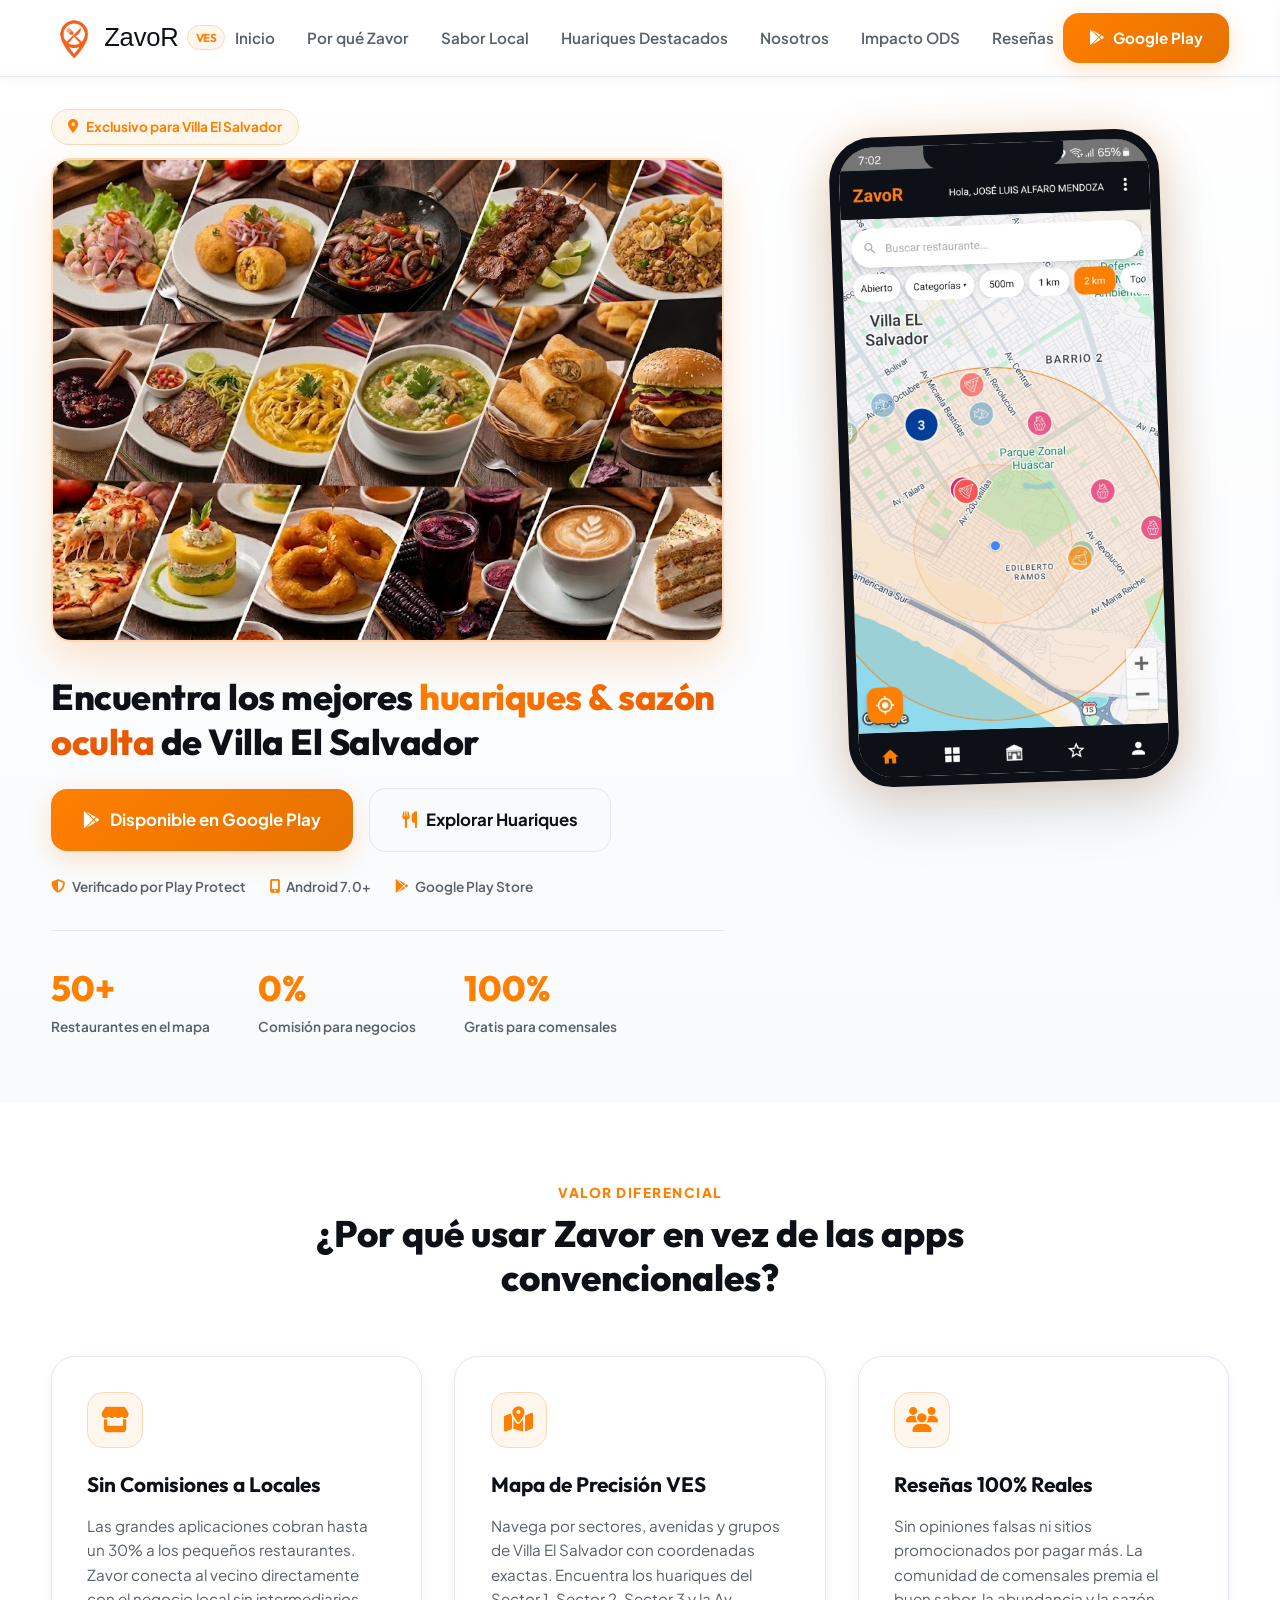
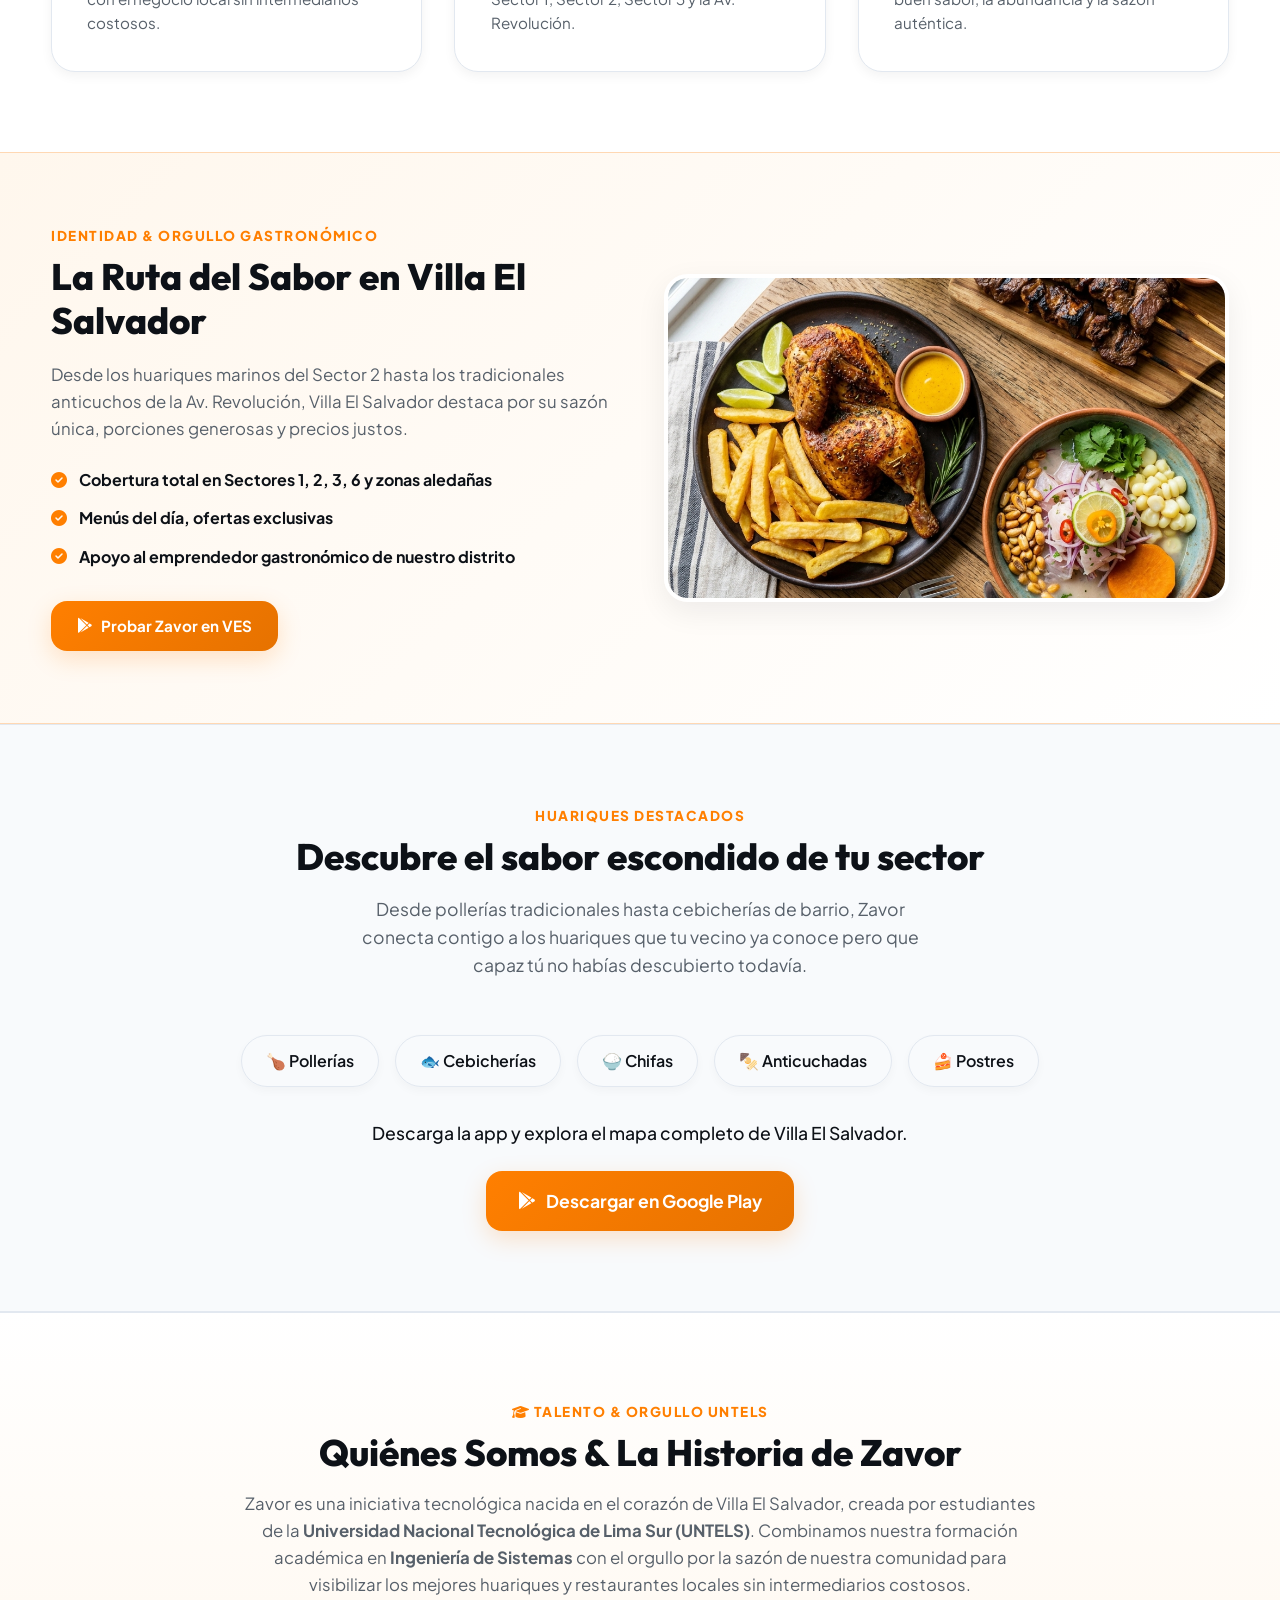
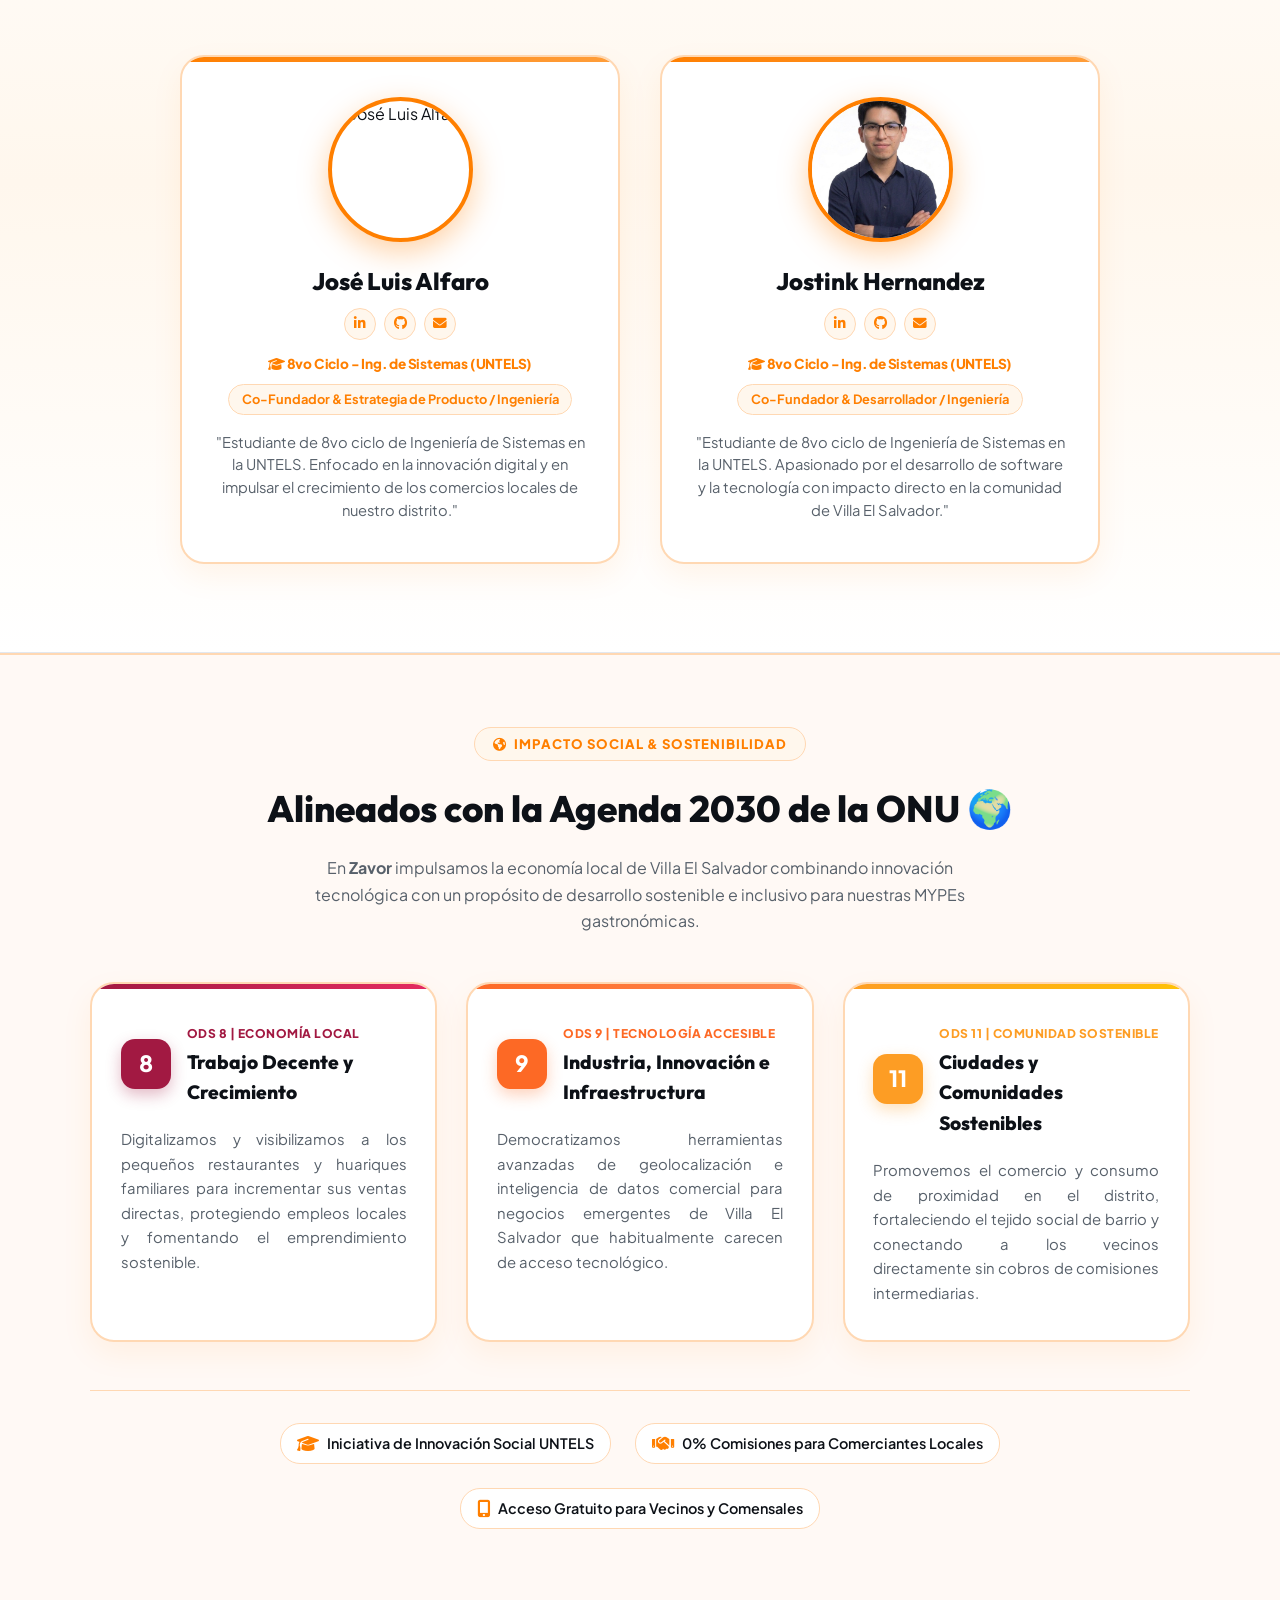
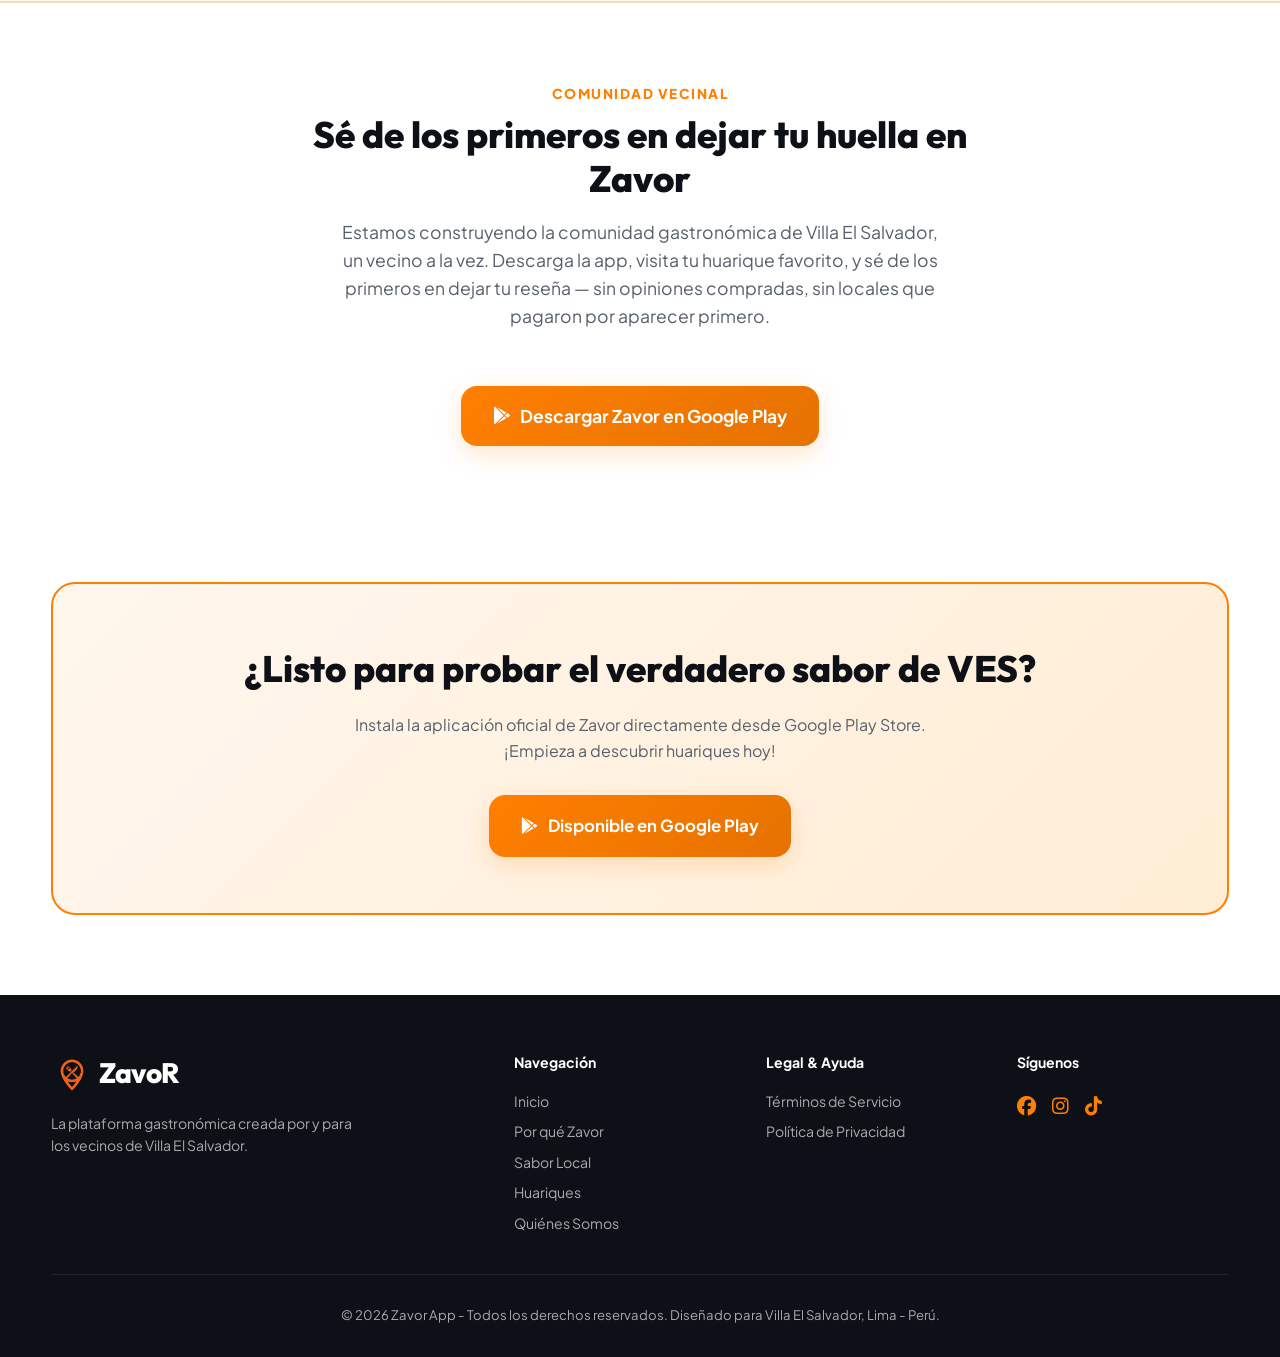
==== commit a50e0a38: "Update print statement from 'Hello' to 'Goodbye'" ====
--- a/index.html
+++ b/index.html
@@ -4,11 +4,43 @@
 <head>
     <meta charset="UTF-8">
     <meta name="viewport" content="width=device-width, initial-scale=1.0, maximum-scale=1.0, user-scalable=no">
+
+    <!-- SEO Principal y Metadatos de Busqueda -->
+    <title>ZavoR App | Todo cerca de ti — Villa El Salvador</title>
     <meta name="description"
-        content="Zavor - Encuentra los mejores huariques, pollerías, cebicherías y restaurantes ocultos de Villa El Salvador. Descarga directa del APK para Android.">
+        content="ZavoR: Todo cerca de ti. Encuentra los mejores huariques, pollerias y comida criolla de Villa El Salvador sin intermediarios. Liderado por el CEO Jose Luis Alfaro (UNTELS). ¡Descarga en Google Play!">
     <meta name="keywords"
-        content="Zavor, Huariques, Villa El Salvador, Pollerias, Cebicherias, Comida Peruana, Descargar APK Zavor, UNTELS">
-    <title>ZavoR App | Los Mejores Huariques de Villa El Salvador</title>
+        content="Zavor, ZavoR App, Todo cerca de ti, Huariques, Villa El Salvador, Pollerias, Cebicherias, Comida Peruana, Jose Luis Alfaro CEO, Jostink Hernandez, UNTELS, Gastronomia VES, Descargar Zavor Google Play">
+    <meta name="author" content="Jose Luis Alfaro - CEO & Co-Fundador de ZavoR App">
+    <meta name="robots" content="index, follow">
+    <link rel="canonical" href="https://zavorperu.com/">
+
+    <!-- Branding Movil y PWA -->
+    <meta name="theme-color" content="#FF7F00">
+    <meta name="apple-mobile-web-app-capable" content="yes">
+    <meta name="apple-mobile-web-app-status-bar-style" content="default">
+    <link rel="manifest" href="site.webmanifest">
+
+    <!-- Favicon e Iconos para Buscadores (Google Search Logo & Snippet) -->
+    <link rel="icon" type="image/png" sizes="32x32" href="static/images/logo_transparent.png">
+    <link rel="icon" type="image/png" sizes="192x192" href="static/images/logo_transparent.png">
+    <link rel="apple-touch-icon" sizes="180x180" href="static/images/logo_transparent.png">
+    <link rel="shortcut icon" href="static/images/logo_transparent.png">
+
+    <!-- Open Graph / Meta Compartir (WhatsApp, Facebook, LinkedIn) -->
+    <meta property="og:type" content="website">
+    <meta property="og:title" content="ZavoR App — Todo cerca de ti | Villa El Salvador">
+    <meta property="og:description" content="Todo cerca de ti: descubre los mejores huariques, pollerias y la sazon autentica de Villa El Salvador sin intermediarios.">
+    <meta property="og:image" content="https://zavorperu.com/static/images/logo_transparent.png">
+    <meta property="og:url" content="https://zavorperu.com/">
+    <meta property="og:site_name" content="ZavoR App">
+    <meta property="og:locale" content="es_PE">
+
+    <!-- Twitter Card -->
+    <meta name="twitter:card" content="summary_large_image">
+    <meta name="twitter:title" content="ZavoR App — Todo cerca de ti">
+    <meta name="twitter:description" content="Todo cerca de ti: encuentra los mejores huariques de Villa El Salvador con ZavoR App.">
+    <meta name="twitter:image" content="https://zavorperu.com/static/images/logo_transparent.png">
 
     <!-- Google Fonts (Poppins, Outfit, Plus Jakarta Sans) -->
     <link rel="preconnect" href="https://fonts.googleapis.com">
@@ -20,12 +52,180 @@
     <!-- FontAwesome 6 -->
     <link rel="stylesheet" href="https://cdnjs.cloudflare.com/ajax/libs/font-awesome/6.4.0/css/all.min.css">
 
-    <!-- Favicon -->
-    <link rel="icon" type="image/png" href="static/images/logo_transparent.png">
-
     <!-- Custom CSS (v31.0 con Solo Modo Claro activado) -->
     <link rel="stylesheet" href="static/css/styles.css?v=31.0">
 
+    <!-- Datos Estructurados Schema.org para Google Search (Logo, CEO, Organizacion y Subtitulos / Sitelinks con descripcion) -->
+    <script type="application/ld+json">
+    {
+      "@context": "https://schema.org",
+      "@graph": [
+        {
+          "@type": "Organization",
+          "@id": "https://zavorperu.com/#organization",
+          "name": "ZavoR App",
+          "alternateName": "ZavoR Villa El Salvador",
+          "slogan": "Todo cerca de ti",
+          "url": "https://zavorperu.com",
+          "logo": {
+            "@type": "ImageObject",
+            "url": "https://zavorperu.com/static/images/logo_transparent.png",
+            "caption": "Logo Oficial de ZavoR App"
+          },
+          "image": "https://zavorperu.com/static/images/logo_transparent.png",
+          "description": "Plataforma web y movil gastronomica para visibilizar y conectar a comensales con huariques y restaurantes locales en Villa El Salvador sin intermediarios.",
+          "founder": {
+            "@type": "Person",
+            "@id": "https://zavorperu.com/#ceo-alfaro",
+            "name": "Jose Luis Alfaro",
+            "jobTitle": "Chief Executive Officer (CEO) & Co-Fundador",
+            "alumniOf": {
+              "@type": "EducationalOrganization",
+              "name": "Universidad Nacional Tecnologica de Lima Sur (UNTELS)"
+            },
+            "email": "alfaromendozajoseluis3@gmail.com",
+            "sameAs": [
+              "https://www.linkedin.com/in/jose-luis-alfaro-mendoza-71b59a3a2/",
+              "https://github.com/Alfaro33-stack"
+            ]
+          },
+          "sameAs": [
+            "https://www.facebook.com/profile.php?id=61592913501711",
+            "https://www.instagram.com/zavor_app/",
+            "https://www.tiktok.com/@zavorapp"
+          ]
+        },
+        {
+          "@type": "Person",
+          "@id": "https://zavorperu.com/#ceo-alfaro",
+          "name": "Jose Luis Alfaro",
+          "jobTitle": "CEO & Co-Fundador",
+          "worksFor": {
+            "@id": "https://zavorperu.com/#organization"
+          },
+          "description": "Estudiante de 8vo ciclo de Ingenieria de Sistemas (UNTELS) y CEO de ZavoR App. Lidera la estrategia tecnologica y de impacto social para el comercio gastronomico en Villa El Salvador.",
+          "image": "https://zavorperu.com/static/images/CEO_Alfaro.png",
+          "url": "https://www.linkedin.com/in/jose-luis-alfaro-mendoza-71b59a3a2/"
+        },
+        {
+          "@type": "Person",
+          "@id": "https://zavorperu.com/#jostink-hernandez",
+          "name": "Jostink Hernandez",
+          "jobTitle": "Co-Fundador & Desarrollador / Ingenieria",
+          "worksFor": {
+            "@id": "https://zavorperu.com/#organization"
+          },
+          "email": "soporte@zavorperu.com",
+          "image": "https://zavorperu.com/static/images/CEO_Jostink.png",
+          "url": "https://www.linkedin.com/in/jostink-alessandro-hernandez-cruces-618082268/",
+          "sameAs": [
+            "https://www.linkedin.com/in/jostink-alessandro-hernandez-cruces-618082268/",
+            "https://github.com/Alessandro1628"
+          ]
+        },
+        {
+          "@type": "WebSite",
+          "@id": "https://zavorperu.com/#website",
+          "url": "https://zavorperu.com",
+          "name": "ZavoR App | Todo cerca de ti",
+          "publisher": {
+            "@id": "https://zavorperu.com/#organization"
+          },
+          "inLanguage": "es-PE"
+        },
+        {
+          "@type": "ItemList",
+          "name": "Subtitulos y Enlaces de Sitio (Sitelinks)",
+          "itemListElement": [
+            {
+              "@type": "SiteNavigationElement",
+              "position": 1,
+              "name": "Huariques Destacados de VES",
+              "description": "Explora pollerias, cebicherias, chifas y anticucherias con la mejor sazon en Villa El Salvador.",
+              "url": "https://zavorperu.com/#huariques"
+            },
+            {
+              "@type": "SiteNavigationElement",
+              "position": 2,
+              "name": "Por que Zavor",
+              "description": "Plataforma sin comisiones abusivas para comensales y emprendedores gastronomicos de VES.",
+              "url": "https://zavorperu.com/#por-que-zavor"
+            },
+            {
+              "@type": "SiteNavigationElement",
+              "position": 3,
+              "name": "Quienes Somos & Historia",
+              "description": "Iniciativa tecnologica y social desarrollada por estudiantes de Ingenieria de Sistemas de la UNTELS.",
+              "url": "https://zavorperu.com/#nosotros"
+            },
+            {
+              "@type": "SiteNavigationElement",
+              "position": 4,
+              "name": "Impacto Social ODS",
+              "description": "Alineados con la Agenda 2030 de la ONU impulsando el trabajo decente y el comercio de proximidad.",
+              "url": "https://zavorperu.com/#ods"
+            },
+            {
+              "@type": "SiteNavigationElement",
+              "position": 5,
+              "name": "Disponible en Google Play",
+              "description": "Descarga gratuita de la app oficial de ZavoR para telefonos inteligentes Android.",
+              "url": "https://play.google.com/store/apps/details?id=com.zavor.app&hl=es_PE"
+            }
+          ]
+        },
+        {
+          "@type": "SoftwareApplication",
+          "@id": "https://zavorperu.com/#app",
+          "name": "ZavoR App",
+          "operatingSystem": "Android",
+          "applicationCategory": "Food & Drink",
+          "offers": {
+            "@type": "Offer",
+            "price": "0",
+            "priceCurrency": "PEN"
+          },
+          "aggregateRating": {
+            "@type": "AggregateRating",
+            "ratingValue": "4.9",
+            "ratingCount": "128",
+            "reviewCount": "128"
+          },
+          "installUrl": "https://play.google.com/store/apps/details?id=com.zavor.app&hl=es_PE"
+        },
+        {
+          "@type": "FAQPage",
+          "@id": "https://zavorperu.com/#faq",
+          "mainEntity": [
+            {
+              "@type": "Question",
+              "name": "¿Que es ZavoR y como funciona en Villa El Salvador?",
+              "acceptedAnswer": {
+                "@type": "Answer",
+                "text": "ZavoR es una plataforma y app movil desarrollada por estudiantes de Ingenieria de Sistemas de la UNTELS para geolocalizar y conectar comensales con los mejores huariques, pollerias y restaurantes locales en Villa El Salvador sin comisiones intermediarias."
+              }
+            },
+            {
+              "@type": "Question",
+              "name": "¿Quien es el CEO y fundador de ZavoR?",
+              "acceptedAnswer": {
+                "@type": "Answer",
+                "text": "El CEO y Co-Fundador de ZavoR es Jose Luis Alfaro, estudiante de 8vo ciclo de Ingenieria de Sistemas en la UNTELS."
+              }
+            },
+            {
+              "@type": "Question",
+              "name": "¿Como descargar la aplicacion oficial ZavoR?",
+              "acceptedAnswer": {
+                "@type": "Answer",
+                "text": "Puedes descargar ZavoR gratis desde Google Play Store para cualquier telefono inteligente Android."
+              }
+            }
+          ]
+        }
+      ]
+    }
+    </script>
 </head>
 
 <body>
@@ -65,9 +265,9 @@
                     <i class="fa-solid fa-bars"></i>
                 </button>
 
-                <a href="https://firebasestorage.googleapis.com/v0/b/zavor-fe238.firebasestorage.app/o/app%2FZavoR.apk?alt=media&token=0eb9a994-aa87-436d-93e8-aa8019c175c8"
-                    target="_blank" class="btn btn-primary nav-apk-btn">
-                    <i class="fa-brands fa-android"></i> <span class="nav-btn-text">Descargar APK</span>
+                <a href="https://play.google.com/store/apps/details?id=com.zavor.app"
+                    target="_blank" class="btn btn-primary nav-apk-btn" rel="noopener noreferrer">
+                    <i class="fa-brands fa-google-play"></i> <span class="nav-btn-text">Google Play</span>
                 </a>
             </div>
         </div>
@@ -111,10 +311,10 @@
 
 
         <div style="margin-top: 2rem;">
-            <a href="https://firebasestorage.googleapis.com/v0/b/zavor-fe238.firebasestorage.app/o/app%2FZavoR.apk?alt=media&token=0eb9a994-aa87-436d-93e8-aa8019c175c8"
+            <a href="https://play.google.com/store/apps/details?id=com.zavor.app"
                 target="_blank" onclick="closeMobileNav();" class="btn btn-primary"
-                style="width: 100%; justify-content: center;">
-                <i class="fa-brands fa-android"></i> Descargar Zavor App (APK)
+                style="width: 100%; justify-content: center;" rel="noopener noreferrer">
+                <i class="fa-brands fa-google-play"></i> Disponible en Google Play
             </a>
         </div>
     </div>
@@ -147,9 +347,9 @@
 
                     <!-- 4. Botones de Acción -->
                     <div class="hero-cta" style="margin-bottom: 1.5rem;">
-                        <a href="https://firebasestorage.googleapis.com/v0/b/zavor-fe238.firebasestorage.app/o/app%2FZavoR.apk?alt=media&token=0eb9a994-aa87-436d-93e8-aa8019c175c8"
-                            target="_blank" class="btn btn-primary btn-large">
-                            <i class="fa-solid fa-download"></i> Descargar Zavor App (APK)
+                        <a href="https://play.google.com/store/apps/details?id=com.zavor.app"
+                            target="_blank" class="btn btn-primary btn-large" rel="noopener noreferrer">
+                            <i class="fa-brands fa-google-play"></i> Disponible en Google Play
                         </a>
 
                         <a href="#huariques" class="btn btn-secondary btn-large">
@@ -160,13 +360,13 @@
                     <!-- 5. Info Tags del APK -->
                     <div class="apk-info" style="margin-bottom: 2rem;">
                         <div class="apk-info-item">
-                            <i class="fa-solid fa-shield-halved text-orange"></i> Libre de Virus / APK Seguro
+                            <i class="fa-solid fa-shield-halved text-orange"></i> Verificado por Play Protect
                         </div>
                         <div class="apk-info-item">
                             <i class="fa-solid fa-mobile-screen-button text-orange"></i> Android 7.0+
                         </div>
                         <div class="apk-info-item">
-                            <i class="fa-solid fa-bolt text-orange"></i> Descarga Directa
+                            <i class="fa-brands fa-google-play text-orange"></i> Google Play Store
                         </div>
                     </div>
 
@@ -279,9 +479,9 @@
                             nuestro distrito
                         </li>
                     </ul>
-                    <a href="https://firebasestorage.googleapis.com/v0/b/zavor-fe238.firebasestorage.app/o/app%2FZavoR.apk?alt=media&token=0eb9a994-aa87-436d-93e8-aa8019c175c8"
-                        target="_blank" class="btn btn-primary">
-                        <i class="fa-brands fa-android"></i> Probar Zavor en VES
+                    <a href="https://play.google.com/store/apps/details?id=com.zavor.app"
+                        target="_blank" class="btn btn-primary" rel="noopener noreferrer">
+                        <i class="fa-brands fa-google-play"></i> Probar Zavor en VES
                     </a>
                 </div>
                 <div class="ves-img-container">
@@ -312,8 +512,8 @@
 
             <div style="text-align: center; margin-top: 2rem;">
                 <p style="font-weight: 500; font-size: 1.1rem; color: var(--text-main); margin-bottom: 1.5rem;">Descarga la app y explora el mapa completo de Villa El Salvador.</p>
-                <a href="https://firebasestorage.googleapis.com/v0/b/zavor-fe238.firebasestorage.app/o/app%2FZavoR.apk?alt=media&token=0eb9a994-aa87-436d-93e8-aa8019c175c8" class="btn btn-primary" style="padding: 1rem 2rem; font-size: 1.1rem;">
-                    <i class="fa-brands fa-android"></i> Descargar Zavor
+                <a href="https://play.google.com/store/apps/details?id=com.zavor.app" class="btn btn-primary" style="padding: 1rem 2rem; font-size: 1.1rem;">
+                    <i class="fa-brands fa-google-play"></i> Descargar en Google Play
                 </a>
             </div>
         </div>
@@ -365,14 +565,6 @@
                             rel="noopener noreferrer" class="text-orange" title="LinkedIn"
                             style="width: 32px; height: 32px; background: var(--bg-orange-soft); border-radius: 50%; display: flex; align-items: center; justify-content: center; border: 1px solid var(--border-orange); font-size: 0.85rem;"><i
                                 class="fa-brands fa-linkedin-in"></i></a>
-                        <a href="https://www.facebook.com/profile.php?id=61585653447183" target="_blank"
-                            rel="noopener noreferrer" class="text-orange" title="Facebook"
-                            style="width: 32px; height: 32px; background: var(--bg-orange-soft); border-radius: 50%; display: flex; align-items: center; justify-content: center; border: 1px solid var(--border-orange); font-size: 0.85rem;"><i
-                                class="fa-brands fa-facebook-f"></i></a>
-                        <a href="https://www.instagram.com/alfaromendozajoseluis3/" target="_blank"
-                            rel="noopener noreferrer" class="text-orange" title="Instagram"
-                            style="width: 32px; height: 32px; background: var(--bg-orange-soft); border-radius: 50%; display: flex; align-items: center; justify-content: center; border: 1px solid var(--border-orange); font-size: 0.85rem;"><i
-                                class="fa-brands fa-instagram"></i></a>
                         <a href="https://github.com/Alfaro33-stack" target="_blank" rel="noopener noreferrer"
                             class="text-orange" title="GitHub"
                             style="width: 32px; height: 32px; background: var(--bg-orange-soft); border-radius: 50%; display: flex; align-items: center; justify-content: center; border: 1px solid var(--border-orange); font-size: 0.85rem;"><i
@@ -419,19 +611,13 @@
                     <!-- Íconos de Redes Debajo del Nombre -->
                     <div
                         style="display: flex; gap: 0.5rem; align-items: center; justify-content: center; margin-bottom: 0.8rem;">
-                        <a href="#" target="_blank" rel="noopener noreferrer" class="text-orange" title="LinkedIn"
+                        <a href="https://www.linkedin.com/in/jostink-alessandro-hernandez-cruces-618082268/" target="_blank" rel="noopener noreferrer" class="text-orange" title="LinkedIn"
                             style="width: 32px; height: 32px; background: var(--bg-orange-soft); border-radius: 50%; display: flex; align-items: center; justify-content: center; border: 1px solid var(--border-orange); font-size: 0.85rem;"><i
                                 class="fa-brands fa-linkedin-in"></i></a>
-                        <a href="#" target="_blank" rel="noopener noreferrer" class="text-orange" title="Facebook"
-                            style="width: 32px; height: 32px; background: var(--bg-orange-soft); border-radius: 50%; display: flex; align-items: center; justify-content: center; border: 1px solid var(--border-orange); font-size: 0.85rem;"><i
-                                class="fa-brands fa-facebook-f"></i></a>
-                        <a href="#" target="_blank" rel="noopener noreferrer" class="text-orange" title="Instagram"
-                            style="width: 32px; height: 32px; background: var(--bg-orange-soft); border-radius: 50%; display: flex; align-items: center; justify-content: center; border: 1px solid var(--border-orange); font-size: 0.85rem;"><i
-                                class="fa-brands fa-instagram"></i></a>
-                        <a href="#" target="_blank" rel="noopener noreferrer" class="text-orange" title="GitHub"
+                        <a href="https://github.com/Alessandro1628" target="_blank" rel="noopener noreferrer" class="text-orange" title="GitHub"
                             style="width: 32px; height: 32px; background: var(--bg-orange-soft); border-radius: 50%; display: flex; align-items: center; justify-content: center; border: 1px solid var(--border-orange); font-size: 0.85rem;"><i
                                 class="fa-brands fa-github"></i></a>
-                        <a href="mailto:contacto@zavor.pe" class="text-orange" title="Correo Contacto"
+                        <a href="mailto:soporte@zavorperu.com" class="text-orange" title="Correo Contacto"
                             style="width: 32px; height: 32px; background: var(--bg-orange-soft); border-radius: 50%; display: flex; align-items: center; justify-content: center; border: 1px solid var(--border-orange); font-size: 0.85rem;"><i
                                 class="fa-solid fa-envelope"></i></a>
                     </div>
@@ -596,8 +782,8 @@
             </div>
 
             <div style="text-align: center; margin-top: 2rem;">
-                <a href="https://firebasestorage.googleapis.com/v0/b/zavor-fe238.firebasestorage.app/o/app%2FZavoR.apk?alt=media&token=0eb9a994-aa87-436d-93e8-aa8019c175c8" class="btn btn-primary" style="padding: 1rem 2rem; font-size: 1.1rem;">
-                    Descargar Zavor y ser parte de esto
+                <a href="https://play.google.com/store/apps/details?id=com.zavor.app" class="btn btn-primary" style="padding: 1rem 2rem; font-size: 1.1rem;">
+                    <i class="fa-brands fa-google-play"></i> Descargar Zavor en Google Play
                 </a>
             </div>
         </div>
@@ -608,12 +794,11 @@
         <section class="cta-banner">
             <h2 class="cta-title">¿Listo para probar el verdadero sabor de VES?</h2>
             <p class="cta-desc">
-                Instala la aplicación Zavor ahora mismo directamente en tu celular Android. ¡Empieza a descubrir
-                huariques hoy!
+                Instala la aplicación oficial de Zavor directamente desde Google Play Store. ¡Empieza a descubrir huariques hoy!
             </p>
-            <a href="https://firebasestorage.googleapis.com/v0/b/zavor-fe238.firebasestorage.app/o/app%2FZavoR.apk?alt=media&token=0eb9a994-aa87-436d-93e8-aa8019c175c8"
-                target="_blank" class="btn btn-primary btn-large">
-                <i class="fa-brands fa-android"></i> Descargar Zavor (APK) v1.0
+            <a href="https://play.google.com/store/apps/details?id=com.zavor.app"
+                target="_blank" class="btn btn-primary btn-large" rel="noopener noreferrer">
+                <i class="fa-brands fa-google-play"></i> Disponible en Google Play
             </a>
         </section>
     </div>
@@ -912,4 +1097,4 @@
     </script>
 </body>
 
-</html>+</html>
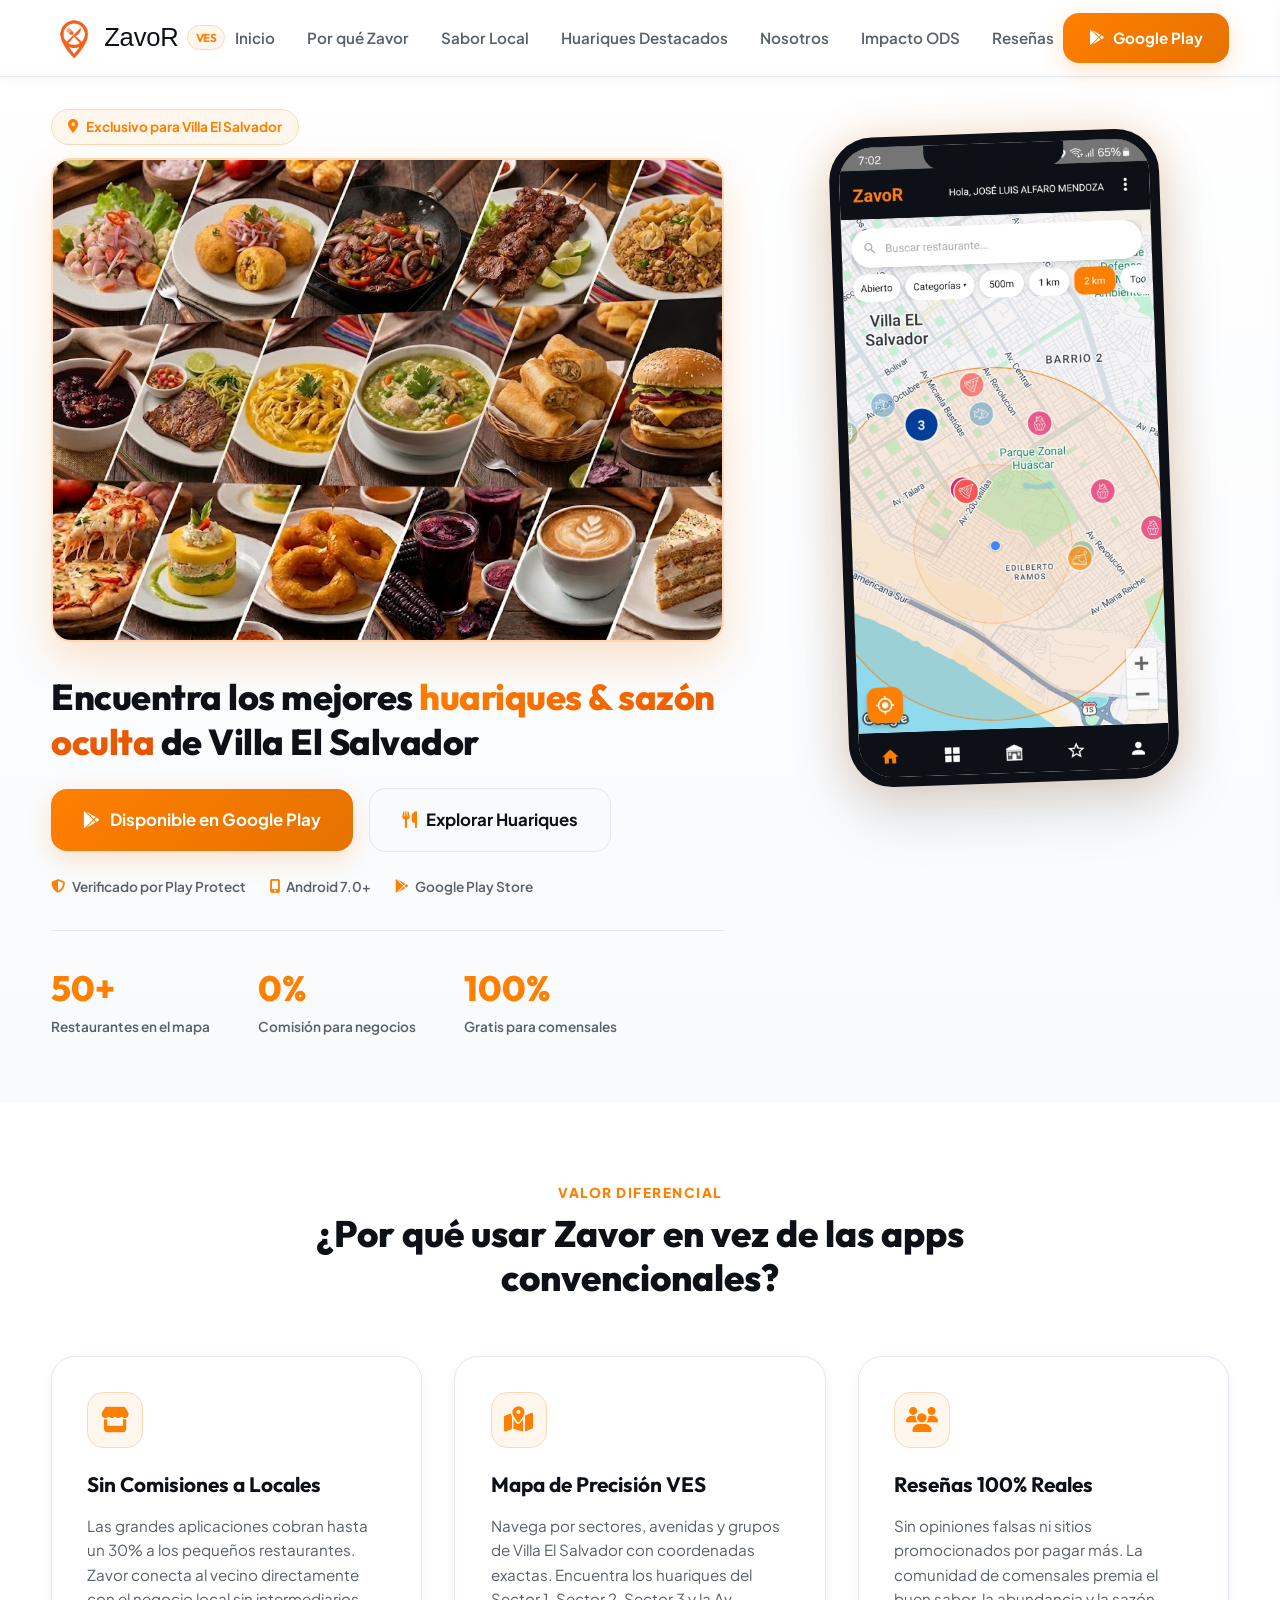
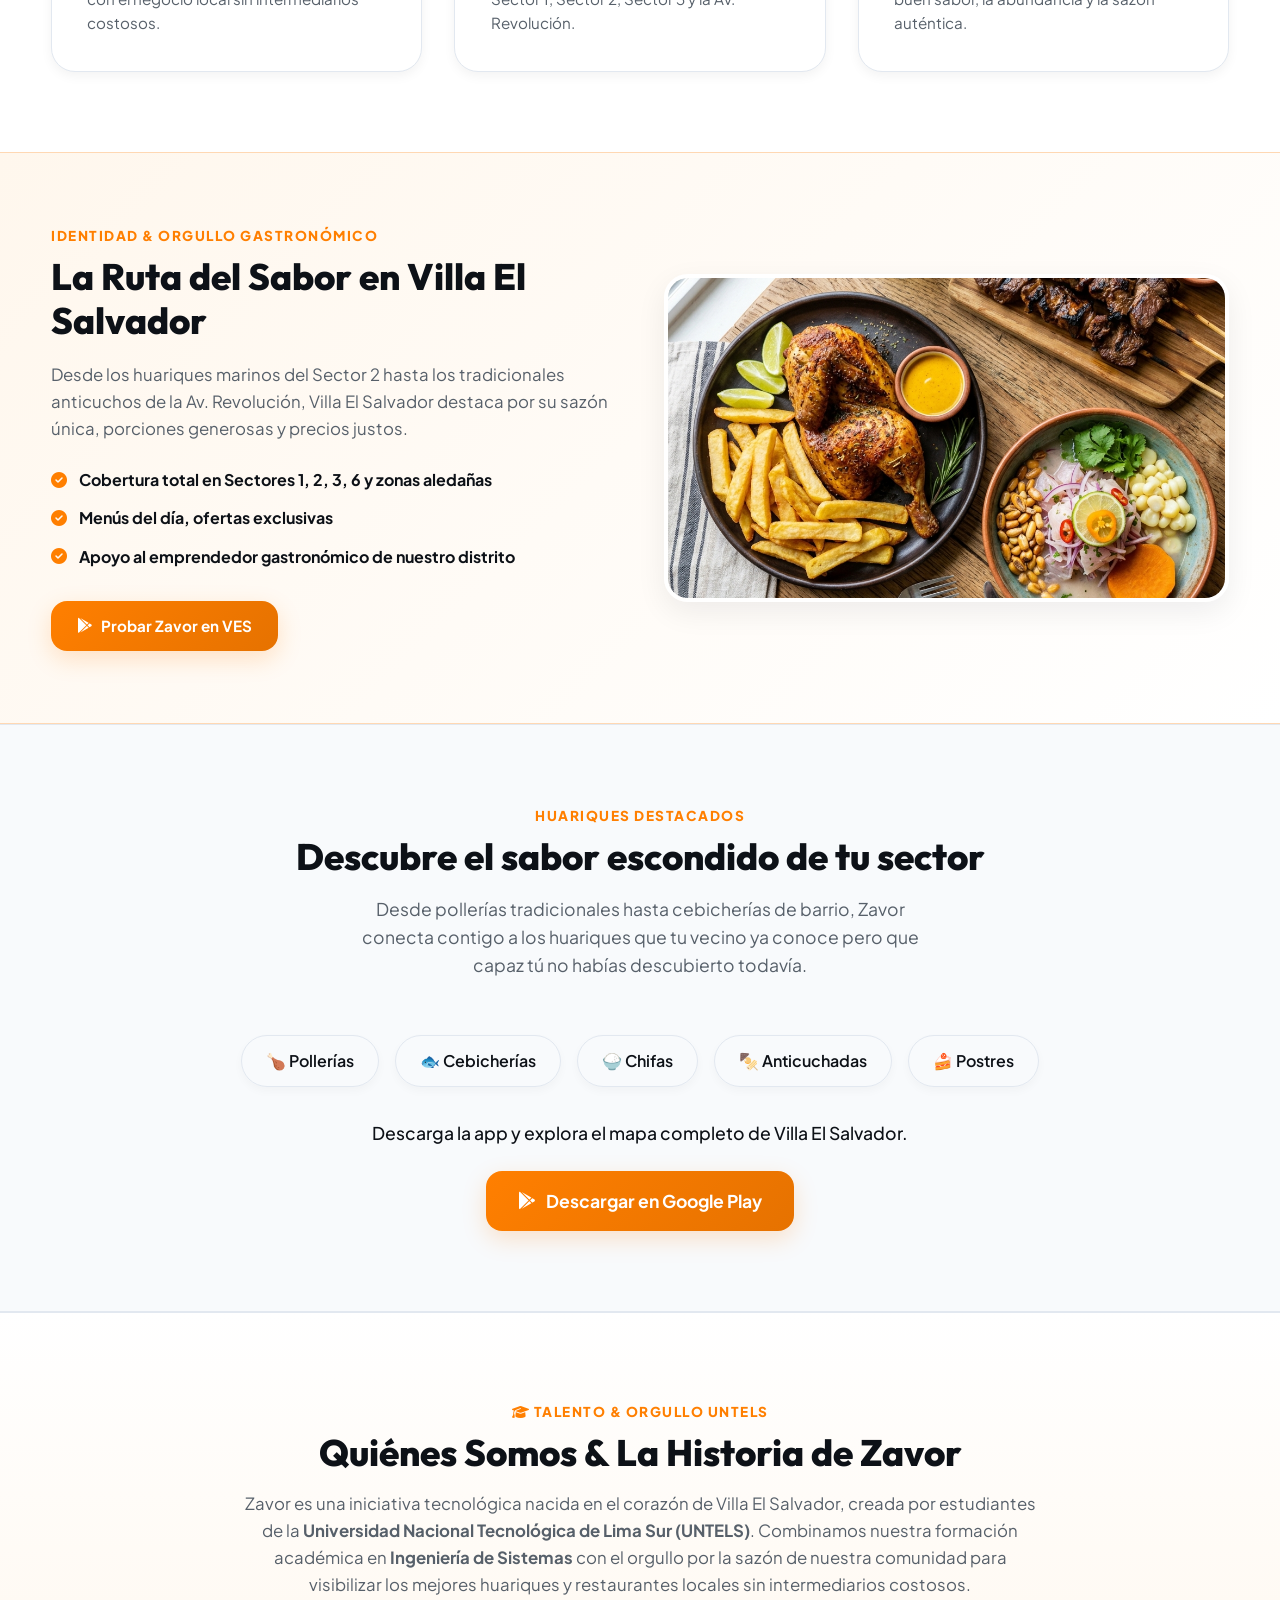
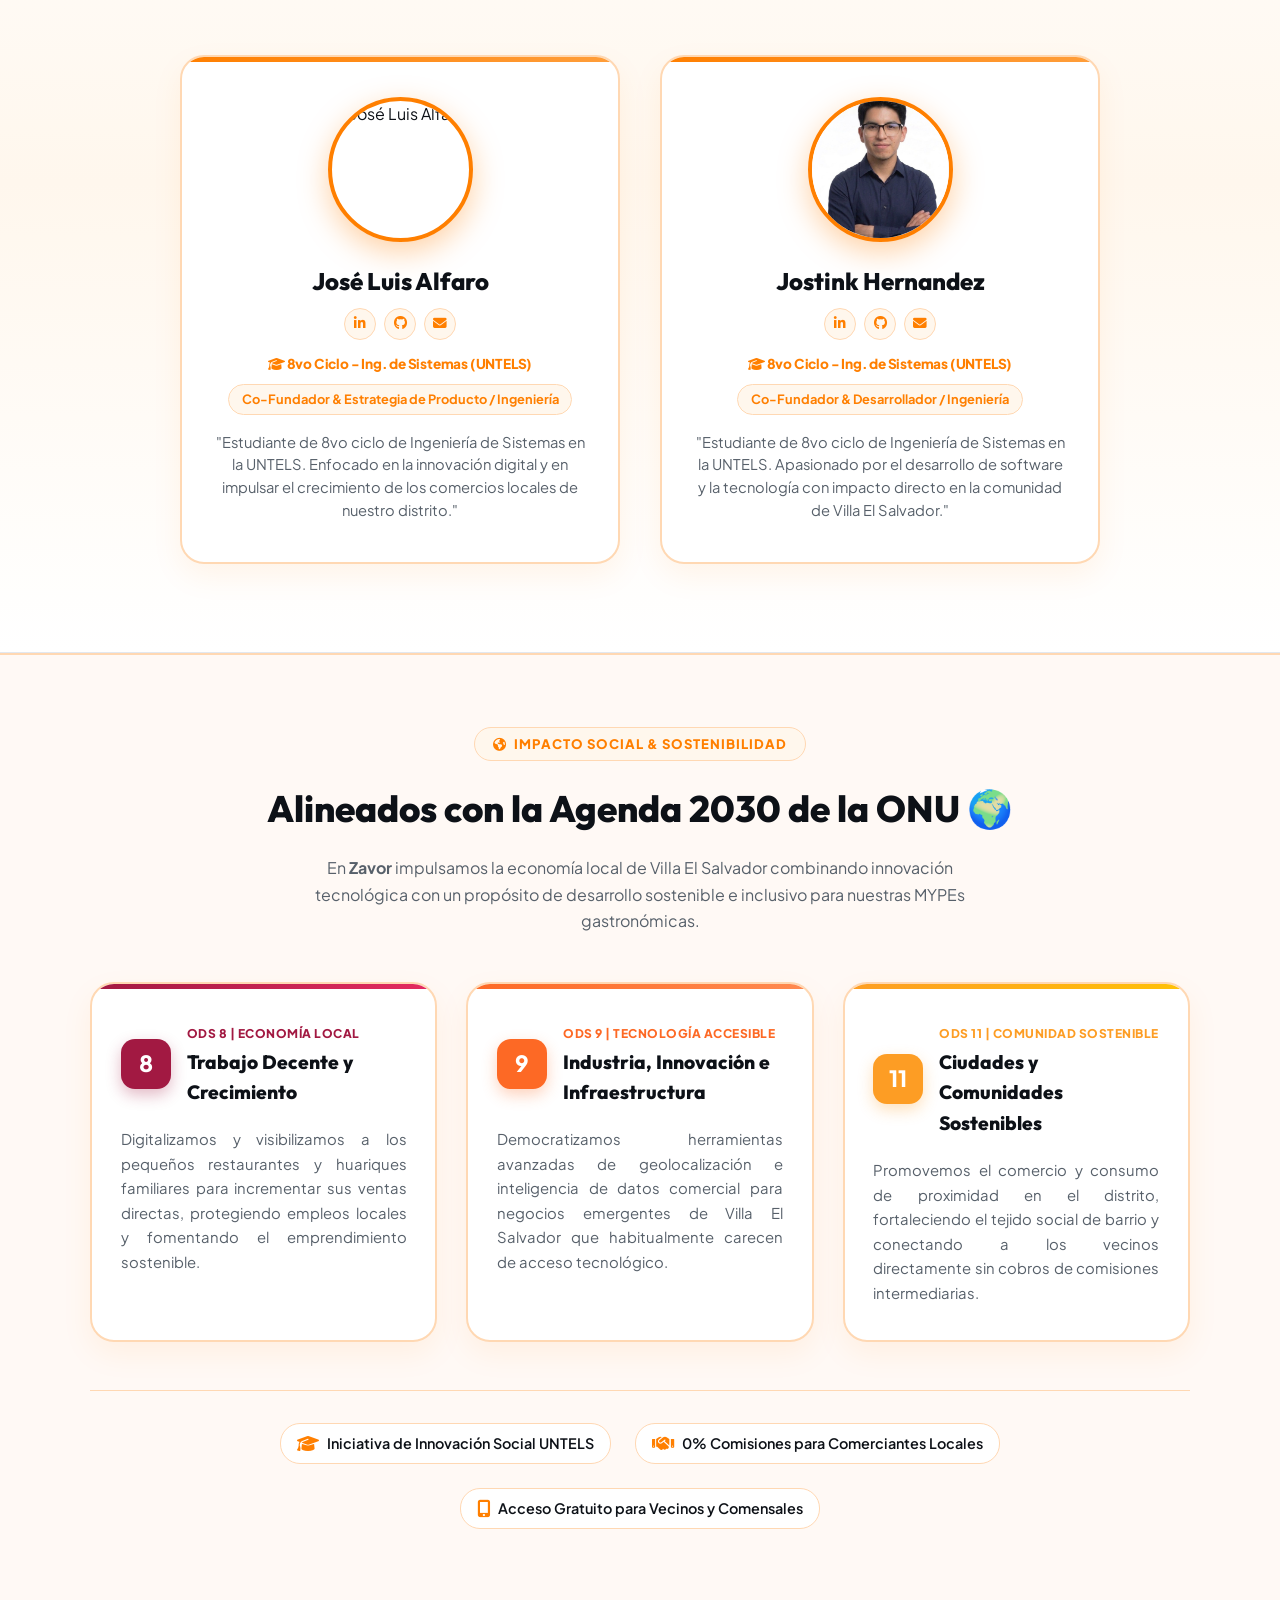
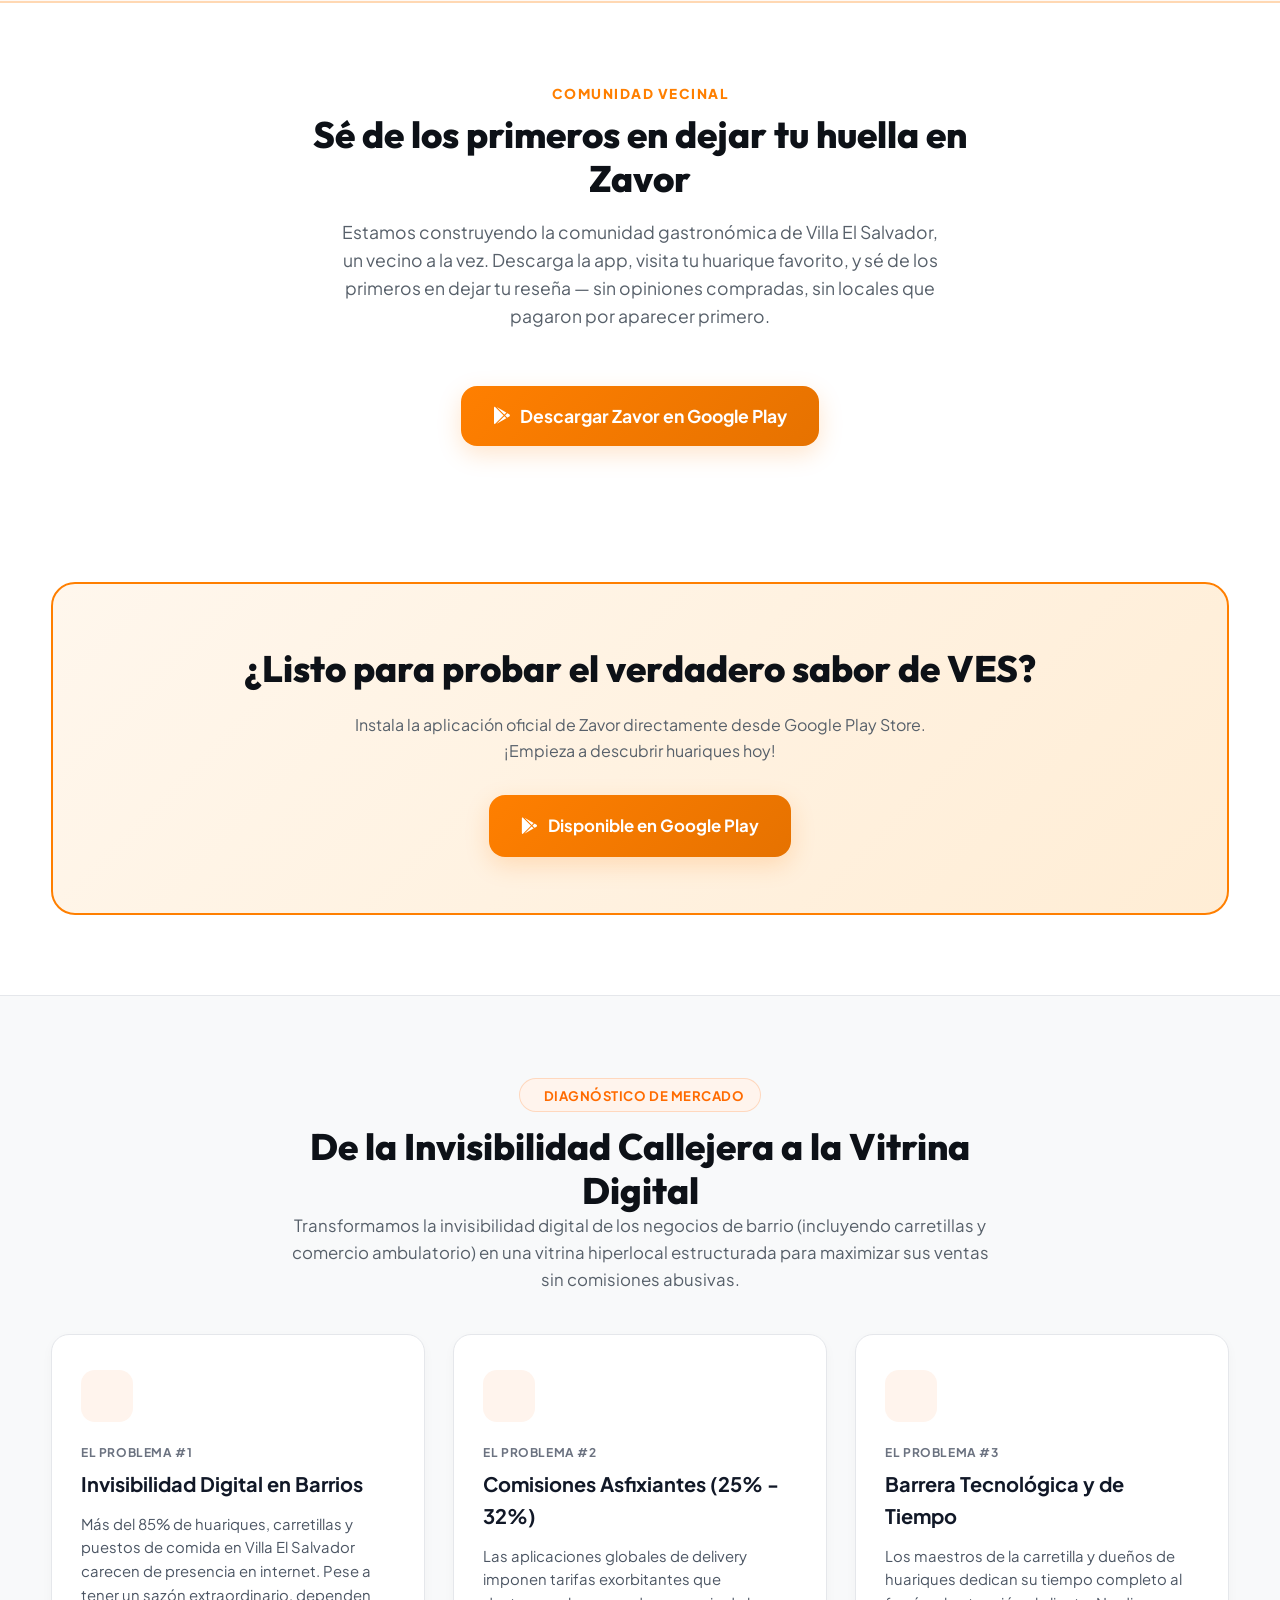
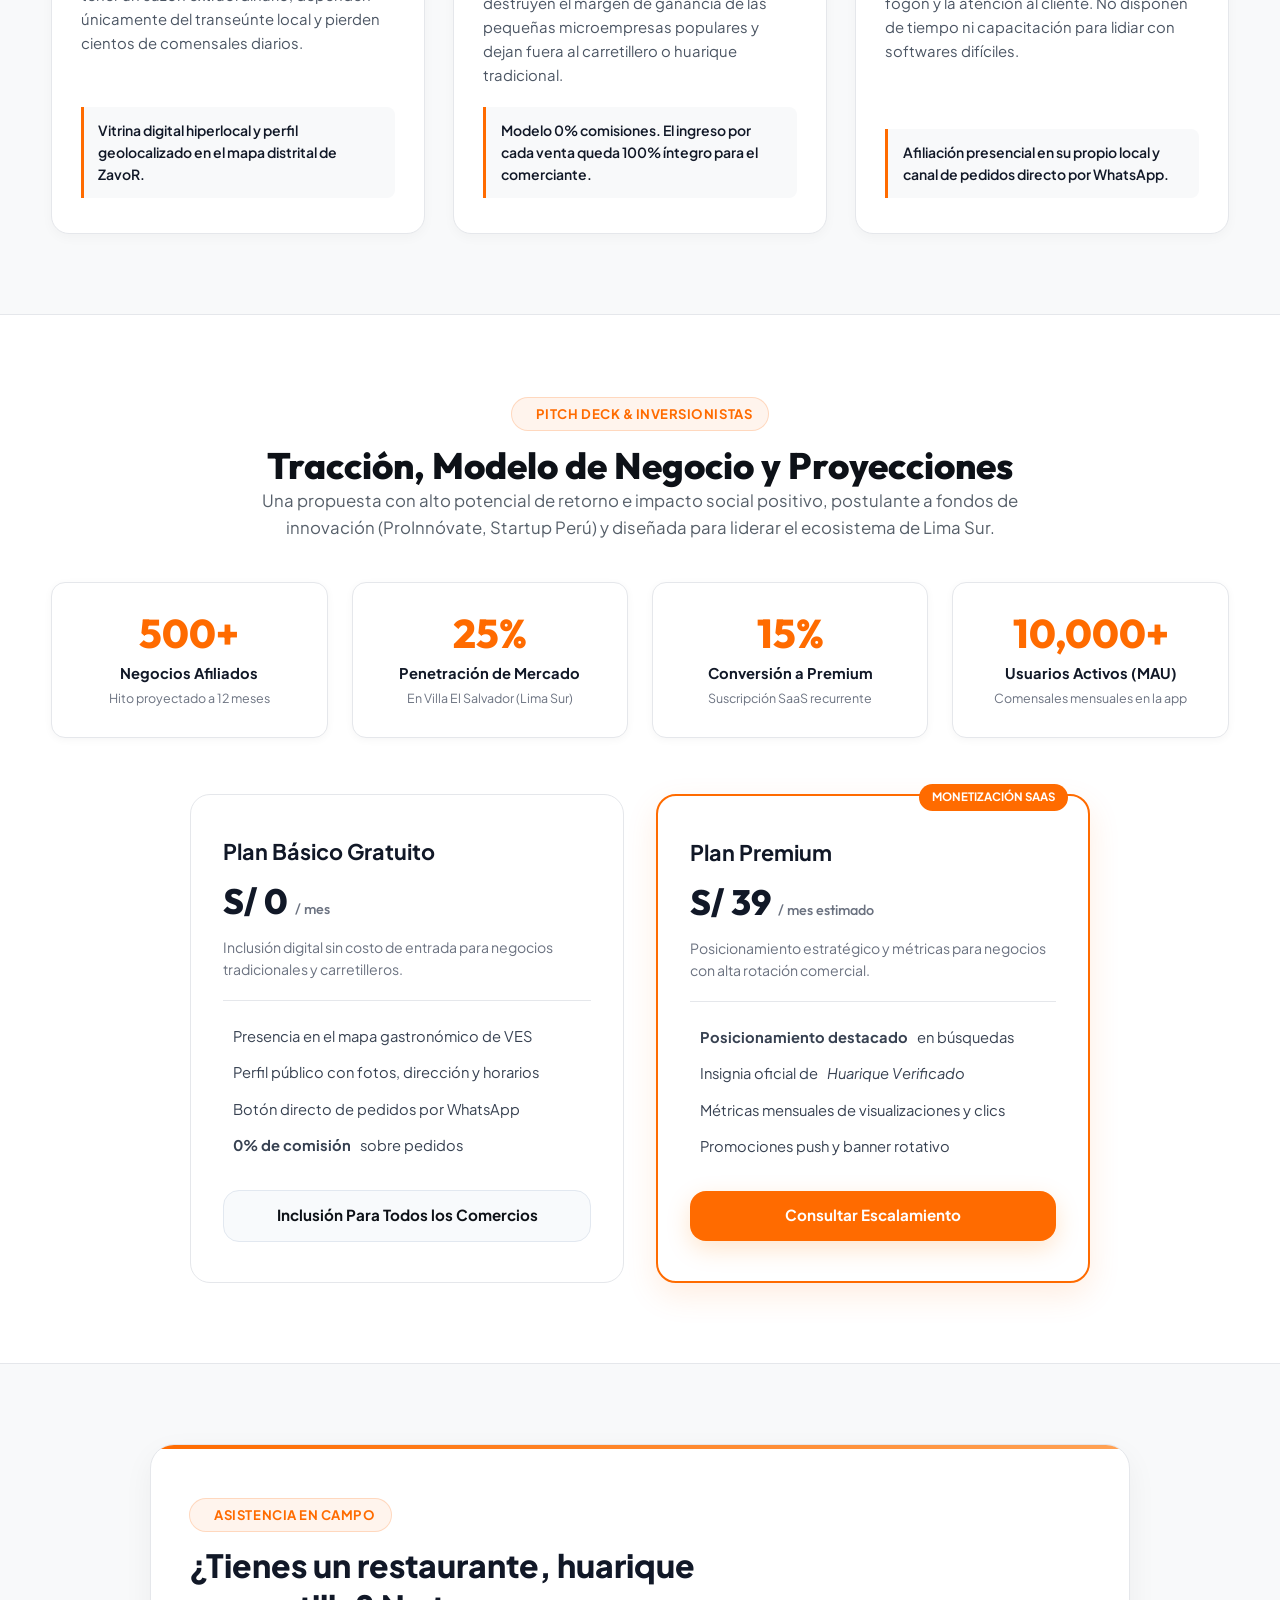
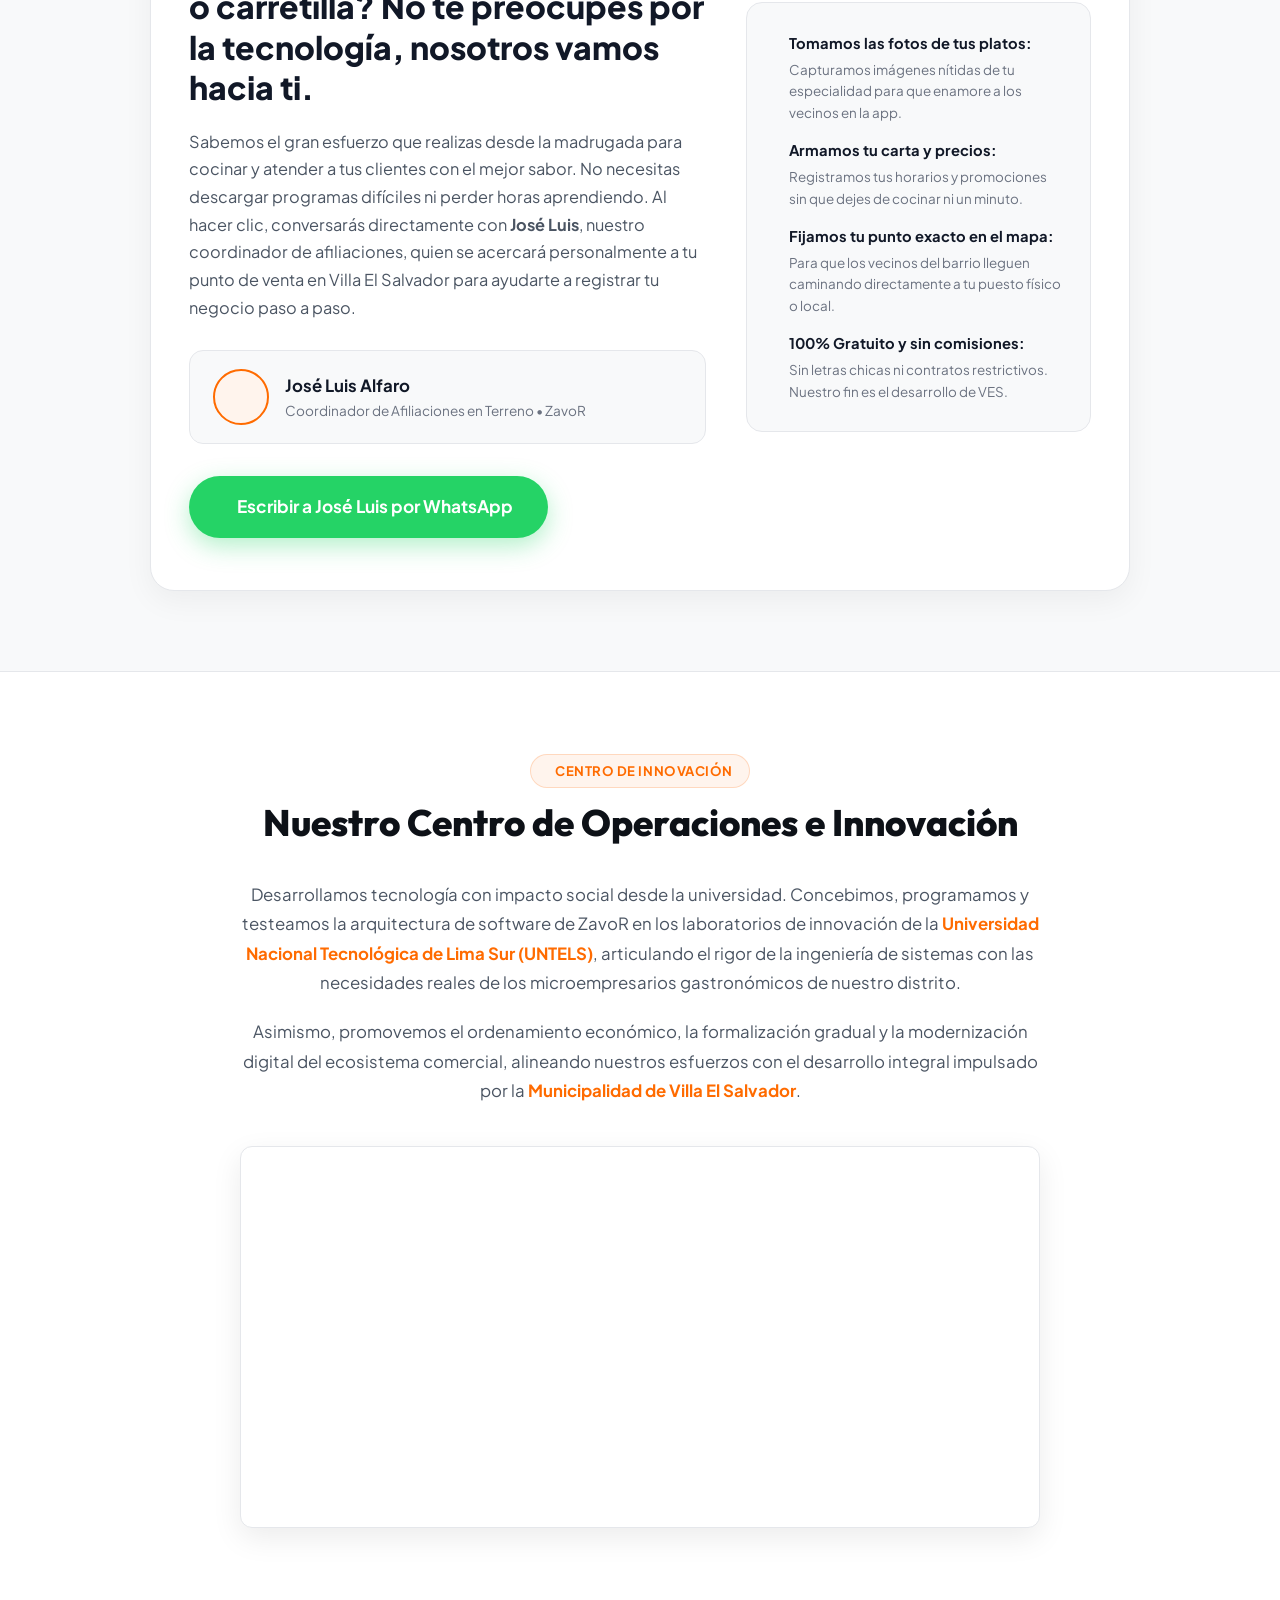
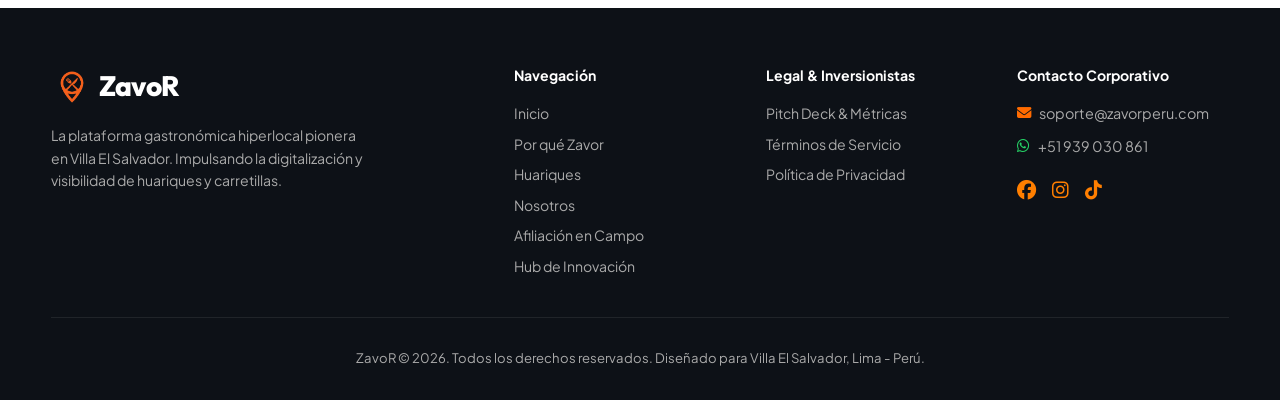
==== commit 1321604d: "Update print statement from 'Hello' to 'Goodbye'" ====
--- a/index.html
+++ b/index.html
@@ -226,6 +226,180 @@
       ]
     }
     </script>
+    <link rel="stylesheet" type="text/css" href="https://unpkg.com/@phosphor-icons/web@2.1.1/src/regular/style.css">
+
+    <!-- Estilos de Secciones Corporativas y Pitch Deck (Agregadas al final) -->
+    <style>
+        .startup-section {
+            padding: 5rem 0;
+            position: relative;
+        }
+        .startup-section-light {
+            background-color: #F8F9FA;
+            border-top: 1px solid #E5E7EB;
+            border-bottom: 1px solid #E5E7EB;
+        }
+        .startup-badge {
+            display: inline-flex;
+            align-items: center;
+            gap: 0.5rem;
+            background-color: #FFF4ED;
+            color: #FF6B00;
+            border: 1px solid rgba(255, 107, 0, 0.2);
+            padding: 0.35rem 1rem;
+            border-radius: 9999px;
+            font-size: 0.82rem;
+            font-weight: 700;
+            letter-spacing: 0.04em;
+            text-transform: uppercase;
+            margin-bottom: 0.8rem;
+        }
+        .startup-grid-3 {
+            display: grid;
+            grid-template-columns: repeat(3, 1fr);
+            gap: 1.8rem;
+            margin-top: 2.5rem;
+        }
+        .startup-card {
+            background: #FFFFFF;
+            border: 1px solid #E5E7EB;
+            border-radius: 18px;
+            padding: 2.2rem 1.8rem;
+            display: flex;
+            flex-direction: column;
+            transition: all 0.25s ease;
+            box-shadow: 0 4px 12px rgba(0,0,0,0.03);
+        }
+        .startup-card:hover {
+            transform: translateY(-4px);
+            border-color: rgba(255, 107, 0, 0.4);
+            box-shadow: 0 12px 28px rgba(255, 107, 0, 0.08);
+        }
+        .startup-icon-box {
+            width: 52px;
+            height: 52px;
+            border-radius: 14px;
+            background-color: #FFF4ED;
+            color: #FF6B00;
+            display: flex;
+            align-items: center;
+            justify-content: center;
+            font-size: 1.6rem;
+            margin-bottom: 1.3rem;
+        }
+        .startup-metrics-grid {
+            display: grid;
+            grid-template-columns: repeat(4, 1fr);
+            gap: 1.5rem;
+            margin: 2.5rem 0 3.5rem;
+        }
+        .startup-metric-box {
+            background: #FFFFFF;
+            border: 1px solid #E5E7EB;
+            border-radius: 14px;
+            padding: 1.8rem 1.2rem;
+            text-align: center;
+            box-shadow: 0 2px 8px rgba(0,0,0,0.04);
+        }
+        .startup-metric-val {
+            font-family: 'Outfit', sans-serif;
+            font-size: 2.5rem;
+            font-weight: 800;
+            color: #FF6B00;
+            line-height: 1.1;
+            margin-bottom: 0.4rem;
+        }
+        .startup-pricing-grid {
+            display: grid;
+            grid-template-columns: repeat(2, 1fr);
+            gap: 2rem;
+            max-width: 900px;
+            margin: 0 auto;
+        }
+        .startup-pricing-card {
+            background: #FFFFFF;
+            border: 1px solid #E5E7EB;
+            border-radius: 20px;
+            padding: 2.5rem 2rem;
+            position: relative;
+            display: flex;
+            flex-direction: column;
+        }
+        .startup-pricing-card.featured {
+            border: 2px solid #FF6B00;
+            box-shadow: 0 12px 32px rgba(255, 107, 0, 0.12);
+        }
+        .startup-onboarding-wrap {
+            background: #FFFFFF;
+            border: 1px solid #E5E7EB;
+            border-radius: 24px;
+            padding: 3.2rem 2.4rem;
+            box-shadow: 0 10px 30px rgba(0,0,0,0.05);
+            max-width: 980px;
+            margin: 0 auto;
+            position: relative;
+            overflow: hidden;
+        }
+        .startup-onboarding-wrap::before {
+            content: '';
+            position: absolute;
+            top: 0; left: 0; right: 0;
+            height: 4px;
+            background: linear-gradient(90deg, #FF6B00, #FFA255);
+        }
+        .startup-onboarding-grid {
+            display: grid;
+            grid-template-columns: 1.2fr 0.8fr;
+            gap: 2.5rem;
+            align-items: center;
+        }
+        .startup-btn-whatsapp {
+            display: inline-flex;
+            align-items: center;
+            justify-content: center;
+            gap: 0.75rem;
+            background-color: #25D366;
+            color: #FFFFFF !important;
+            font-size: 1.08rem;
+            font-weight: 700;
+            padding: 1.1rem 2.2rem;
+            border-radius: 9999px;
+            box-shadow: 0 8px 24px rgba(37, 211, 102, 0.35);
+            text-decoration: none;
+            transition: all 0.25s ease;
+        }
+        .startup-btn-whatsapp:hover {
+            background-color: #20BD5A;
+            transform: translateY(-2px);
+            box-shadow: 0 12px 28px rgba(37, 211, 102, 0.45);
+        }
+        .startup-hub-iframe-container {
+            width: 100%;
+            max-width: 800px;
+            margin: 2rem auto 0;
+            border-radius: 12px;
+            overflow: hidden;
+            box-shadow: 0 10px 30px rgba(0,0,0,0.08);
+            border: 1px solid #E5E7EB;
+            background: #FFFFFF;
+        }
+        .startup-hub-iframe-container iframe {
+            width: 100%;
+            height: 380px;
+            border: 0;
+            display: block;
+        }
+        @media (max-width: 992px) {
+            .startup-grid-3 { grid-template-columns: 1fr; }
+            .startup-metrics-grid { grid-template-columns: repeat(2, 1fr); }
+            .startup-onboarding-grid { grid-template-columns: 1fr; }
+        }
+        @media (max-width: 600px) {
+            .startup-metrics-grid { grid-template-columns: 1fr; }
+            .startup-pricing-grid { grid-template-columns: 1fr; }
+        }
+    </style>
+
 </head>
 
 <body>
@@ -804,6 +978,260 @@
     </div>
 
     <!-- Modal for APK Installation Guide -->
+    
+    <!-- ================================================================= -->
+    <!-- SECCIONES CORPORATIVAS Y PITCH DECK PARA INVERSIONISTAS & MYPEs   -->
+    <!-- (Agregadas al final de la página preservando todo el diseño web)  -->
+    <!-- ================================================================= -->
+
+    <!-- SECCIÓN: EL PROBLEMA Y LA SOLUCIÓN -->
+    <section id="problema-solucion" class="startup-section startup-section-light">
+        <div class="container">
+            <div class="section-header" style="text-align: center; max-width: 720px; margin: 0 auto 1.5rem;">
+                <div class="startup-badge">
+                    <i class="ph ph-scales"></i> Diagnóstico de Mercado
+                </div>
+                <h2 class="section-title">De la Invisibilidad Callejera a la Vitrina Digital</h2>
+                <p style="color: var(--text-muted); font-size: 1.05rem; line-height: 1.6;">
+                    Transformamos la invisibilidad digital de los negocios de barrio (incluyendo carretillas y comercio ambulatorio) en una vitrina hiperlocal estructurada para maximizar sus ventas sin comisiones abusivas.
+                </p>
+            </div>
+
+            <div class="startup-grid-3">
+                <!-- Columna 1 -->
+                <div class="startup-card">
+                    <div class="startup-icon-box">
+                        <i class="ph ph-storefront"></i>
+                    </div>
+                    <span style="font-size: 0.75rem; font-weight: 700; color: #6B7280; text-transform: uppercase; letter-spacing: 0.05em; margin-bottom: 0.35rem;">El Problema #1</span>
+                    <h3 style="font-size: 1.25rem; font-weight: 700; color: #111827; margin-bottom: 0.8rem;">Invisibilidad Digital en Barrios</h3>
+                    <p style="font-size: 0.93rem; color: #4B5563; line-height: 1.6; margin-bottom: 1.2rem;">
+                        Más del 85% de huariques, carretillas y puestos de comida en Villa El Salvador carecen de presencia en internet. Pese a tener un sazón extraordinario, dependen únicamente del transeúnte local y pierden cientos de comensales diarios.
+                    </p>
+                    <div style="margin-top: auto; background: #F8F9FA; border-left: 3px solid #FF6B00; padding: 0.75rem 0.9rem; border-radius: 0 8px 8px 0; font-size: 0.875rem; font-weight: 600; color: #111827;">
+                        Vitrina digital hiperlocal y perfil geolocalizado en el mapa distrital de ZavoR.
+                    </div>
+                </div>
+
+                <!-- Columna 2 -->
+                <div class="startup-card">
+                    <div class="startup-icon-box">
+                        <i class="ph ph-percentage"></i>
+                    </div>
+                    <span style="font-size: 0.75rem; font-weight: 700; color: #6B7280; text-transform: uppercase; letter-spacing: 0.05em; margin-bottom: 0.35rem;">El Problema #2</span>
+                    <h3 style="font-size: 1.25rem; font-weight: 700; color: #111827; margin-bottom: 0.8rem;">Comisiones Asfixiantes (25% - 32%)</h3>
+                    <p style="font-size: 0.93rem; color: #4B5563; line-height: 1.6; margin-bottom: 1.2rem;">
+                        Las aplicaciones globales de delivery imponen tarifas exorbitantes que destruyen el margen de ganancia de las pequeñas microempresas populares y dejan fuera al carretillero o huarique tradicional.
+                    </p>
+                    <div style="margin-top: auto; background: #F8F9FA; border-left: 3px solid #FF6B00; padding: 0.75rem 0.9rem; border-radius: 0 8px 8px 0; font-size: 0.875rem; font-weight: 600; color: #111827;">
+                        Modelo 0% comisiones. El ingreso por cada venta queda 100% íntegro para el comerciante.
+                    </div>
+                </div>
+
+                <!-- Columna 3 -->
+                <div class="startup-card">
+                    <div class="startup-icon-box">
+                        <i class="ph ph-device-mobile-camera"></i>
+                    </div>
+                    <span style="font-size: 0.75rem; font-weight: 700; color: #6B7280; text-transform: uppercase; letter-spacing: 0.05em; margin-bottom: 0.35rem;">El Problema #3</span>
+                    <h3 style="font-size: 1.25rem; font-weight: 700; color: #111827; margin-bottom: 0.8rem;">Barrera Tecnológica y de Tiempo</h3>
+                    <p style="font-size: 0.93rem; color: #4B5563; line-height: 1.6; margin-bottom: 1.2rem;">
+                        Los maestros de la carretilla y dueños de huariques dedican su tiempo completo al fogón y la atención al cliente. No disponen de tiempo ni capacitación para lidiar con softwares difíciles.
+                    </p>
+                    <div style="margin-top: auto; background: #F8F9FA; border-left: 3px solid #FF6B00; padding: 0.75rem 0.9rem; border-radius: 0 8px 8px 0; font-size: 0.875rem; font-weight: 600; color: #111827;">
+                        Afiliación presencial en su propio local y canal de pedidos directo por WhatsApp.
+                    </div>
+                </div>
+            </div>
+        </div>
+    </section>
+
+    <!-- SECCIÓN: TRACCIÓN, MODELO DE NEGOCIO Y PROYECCIONES -->
+    <section id="traccion-modelo" class="startup-section" style="background: #FFFFFF;">
+        <div class="container">
+            <div class="section-header" style="text-align: center; max-width: 760px; margin: 0 auto 1.5rem;">
+                <div class="startup-badge">
+                    <i class="ph ph-chart-line-up"></i> Pitch Deck & Inversionistas
+                </div>
+                <h2 class="section-title">Tracción, Modelo de Negocio y Proyecciones</h2>
+                <p style="color: var(--text-muted); font-size: 1.05rem; line-height: 1.6;">
+                    Una propuesta con alto potencial de retorno e impacto social positivo, postulante a fondos de innovación (ProInnóvate, Startup Perú) y diseñada para liderar el ecosistema de Lima Sur.
+                </p>
+            </div>
+
+            <!-- Métricas Proyectadas Clave -->
+            <div class="startup-metrics-grid">
+                <div class="startup-metric-box">
+                    <div class="startup-metric-val">500+</div>
+                    <div style="font-weight: 700; color: #111827; font-size: 0.92rem; margin-bottom: 0.2rem;">Negocios Afiliados</div>
+                    <div style="font-size: 0.78rem; color: #6B7280;">Hito proyectado a 12 meses</div>
+                </div>
+                <div class="startup-metric-box">
+                    <div class="startup-metric-val">25%</div>
+                    <div style="font-weight: 700; color: #111827; font-size: 0.92rem; margin-bottom: 0.2rem;">Penetración de Mercado</div>
+                    <div style="font-size: 0.78rem; color: #6B7280;">En Villa El Salvador (Lima Sur)</div>
+                </div>
+                <div class="startup-metric-box">
+                    <div class="startup-metric-val">15%</div>
+                    <div style="font-weight: 700; color: #111827; font-size: 0.92rem; margin-bottom: 0.2rem;">Conversión a Premium</div>
+                    <div style="font-size: 0.78rem; color: #6B7280;">Suscripción SaaS recurrente</div>
+                </div>
+                <div class="startup-metric-box">
+                    <div class="startup-metric-val">10,000+</div>
+                    <div style="font-weight: 700; color: #111827; font-size: 0.92rem; margin-bottom: 0.2rem;">Usuarios Activos (MAU)</div>
+                    <div style="font-size: 0.78rem; color: #6B7280;">Comensales mensuales en la app</div>
+                </div>
+            </div>
+
+            <!-- Modelo Freemium -->
+            <div class="startup-pricing-grid">
+                <!-- Plan Básico Gratuito -->
+                <div class="startup-pricing-card">
+                    <h3 style="font-size: 1.35rem; font-weight: 700; color: #111827; margin-bottom: 0.2rem;">Plan Básico Gratuito</h3>
+                    <div style="font-size: 2.2rem; font-weight: 800; font-family: 'Outfit', sans-serif; color: #111827; margin-bottom: 0.4rem;">
+                        S/ 0 <span style="font-size: 0.9rem; color: #6B7280; font-weight: 500;">/ mes</span>
+                    </div>
+                    <p style="font-size: 0.88rem; color: #6B7280; margin-bottom: 1.5rem; border-bottom: 1px solid #E5E7EB; padding-bottom: 1.2rem;">
+                        Inclusión digital sin costo de entrada para negocios tradicionales y carretilleros.
+                    </p>
+                    <ul style="list-style: none; display: flex; flex-direction: column; gap: 0.8rem; margin-bottom: 2rem; font-size: 0.92rem; color: #374151;">
+                        <li style="display: flex; align-items: center; gap: 0.6rem;"><i class="ph ph-check-circle" style="color: #FF6B00; font-size: 1.2rem;"></i> Presencia en el mapa gastronómico de VES</li>
+                        <li style="display: flex; align-items: center; gap: 0.6rem;"><i class="ph ph-check-circle" style="color: #FF6B00; font-size: 1.2rem;"></i> Perfil público con fotos, dirección y horarios</li>
+                        <li style="display: flex; align-items: center; gap: 0.6rem;"><i class="ph ph-check-circle" style="color: #FF6B00; font-size: 1.2rem;"></i> Botón directo de pedidos por WhatsApp</li>
+                        <li style="display: flex; align-items: center; gap: 0.6rem;"><i class="ph ph-check-circle" style="color: #FF6B00; font-size: 1.2rem;"></i> <strong>0% de comisión</strong> sobre pedidos</li>
+                    </ul>
+                    <a href="#afiliacion-terreno" class="btn btn-secondary" style="margin-top: auto; text-align: center;">
+                        Inclusión Para Todos los Comercios
+                    </a>
+                </div>
+
+                <!-- Plan Premium -->
+                <div class="startup-pricing-card featured">
+                    <div style="position: absolute; top: -12px; right: 20px; background: #FF6B00; color: #FFFFFF; font-size: 0.72rem; font-weight: 700; text-transform: uppercase; padding: 0.25rem 0.8rem; border-radius: 9999px;">
+                        Monetización SaaS
+                    </div>
+                    <h3 style="font-size: 1.35rem; font-weight: 700; color: #111827; margin-bottom: 0.2rem;">Plan Premium</h3>
+                    <div style="font-size: 2.2rem; font-weight: 800; font-family: 'Outfit', sans-serif; color: #111827; margin-bottom: 0.4rem;">
+                        S/ 39 <span style="font-size: 0.9rem; color: #6B7280; font-weight: 500;">/ mes estimado</span>
+                    </div>
+                    <p style="font-size: 0.88rem; color: #6B7280; margin-bottom: 1.5rem; border-bottom: 1px solid #E5E7EB; padding-bottom: 1.2rem;">
+                        Posicionamiento estratégico y métricas para negocios con alta rotación comercial.
+                    </p>
+                    <ul style="list-style: none; display: flex; flex-direction: column; gap: 0.8rem; margin-bottom: 2rem; font-size: 0.92rem; color: #374151;">
+                        <li style="display: flex; align-items: center; gap: 0.6rem;"><i class="ph ph-check-circle" style="color: #FF6B00; font-size: 1.2rem;"></i> <strong>Posicionamiento destacado</strong> en búsquedas</li>
+                        <li style="display: flex; align-items: center; gap: 0.6rem;"><i class="ph ph-check-circle" style="color: #FF6B00; font-size: 1.2rem;"></i> Insignia oficial de <em>Huarique Verificado</em></li>
+                        <li style="display: flex; align-items: center; gap: 0.6rem;"><i class="ph ph-check-circle" style="color: #FF6B00; font-size: 1.2rem;"></i> Métricas mensuales de visualizaciones y clics</li>
+                        <li style="display: flex; align-items: center; gap: 0.6rem;"><i class="ph ph-check-circle" style="color: #FF6B00; font-size: 1.2rem;"></i> Promociones push y banner rotativo</li>
+                    </ul>
+                    <a href="#afiliacion-terreno" class="btn btn-primary" style="margin-top: auto; text-align: center; background: #FF6B00;">
+                        Consultar Escalamiento
+                    </a>
+                </div>
+            </div>
+        </div>
+    </section>
+
+    <!-- SECCIÓN: AFILIACIÓN EN TERRENO (Para Dueños y Carretilleros) -->
+    <section id="afiliacion-terreno" class="startup-section startup-section-light">
+        <div class="container">
+            <div class="startup-onboarding-wrap">
+                <div class="startup-onboarding-grid">
+                    <div>
+                        <div class="startup-badge">
+                            <i class="ph ph-handshake"></i> Asistencia en Campo
+                        </div>
+                        <h2 style="font-size: 2rem; font-weight: 800; color: #111827; margin-bottom: 1.2rem; line-height: 1.28;">
+                            ¿Tienes un restaurante, huarique o carretilla? No te preocupes por la tecnología, nosotros vamos hacia ti.
+                        </h2>
+                        <p style="font-size: 1.02rem; color: #4B5563; line-height: 1.7; margin-bottom: 1.8rem;">
+                            Sabemos el gran esfuerzo que realizas desde la madrugada para cocinar y atender a tus clientes con el mejor sabor. No necesitas descargar programas difíciles ni perder horas aprendiendo. Al hacer clic, conversarás directamente con <strong>José Luis</strong>, nuestro coordinador de afiliaciones, quien se acercará personalmente a tu punto de venta en Villa El Salvador para ayudarte a registrar tu negocio paso a paso.
+                        </p>
+
+                        <div style="background: #F8F9FA; border: 1px solid #E5E7EB; border-radius: 14px; padding: 1.1rem 1.4rem; display: flex; align-items: center; gap: 1rem; margin-bottom: 2rem;">
+                            <div style="width: 56px; height: 56px; border-radius: 50%; overflow: hidden; border: 2px solid #FF6B00; flex-shrink: 0; background: #FFF4ED; display: flex; align-items: center; justify-content: center;">
+                                <img src="static/images/CEO_Alfaro.png" alt="José Luis Alfaro" style="width: 100%; height: 100%; object-fit: cover;" onerror="this.style.display='none';">
+                            </div>
+                            <div>
+                                <h4 style="margin: 0; font-size: 1.05rem; font-weight: 700; color: #111827;">José Luis Alfaro</h4>
+                                <p style="margin: 0; font-size: 0.85rem; color: #6B7280;">Coordinador de Afiliaciones en Terreno • ZavoR</p>
+                            </div>
+                        </div>
+
+                        <a href="https://wa.me/51939030861" target="_blank" rel="noopener noreferrer" class="startup-btn-whatsapp">
+                            <i class="ph ph-whatsapp-logo" style="font-size: 1.5rem;"></i>
+                            Escribir a José Luis por WhatsApp
+                        </a>
+                    </div>
+
+                    <div>
+                        <ul style="list-style: none; display: flex; flex-direction: column; gap: 1rem; background: #F8F9FA; border-radius: 16px; padding: 1.8rem; border: 1px solid #E5E7EB;">
+                            <li style="display: flex; align-items: flex-start; gap: 0.8rem; font-size: 0.92rem;">
+                                <i class="ph ph-camera" style="color: #FF6B00; font-size: 1.3rem; margin-top: 0.15rem; flex-shrink: 0;"></i>
+                                <div>
+                                    <strong style="color: #111827;">Tomamos las fotos de tus platos:</strong>
+                                    <p style="color: #6B7280; font-size: 0.84rem; margin-top: 0.2rem;">Capturamos imágenes nítidas de tu especialidad para que enamore a los vecinos en la app.</p>
+                                </div>
+                            </li>
+                            <li style="display: flex; align-items: flex-start; gap: 0.8rem; font-size: 0.92rem;">
+                                <i class="ph ph-pencil-line" style="color: #FF6B00; font-size: 1.3rem; margin-top: 0.15rem; flex-shrink: 0;"></i>
+                                <div>
+                                    <strong style="color: #111827;">Armamos tu carta y precios:</strong>
+                                    <p style="color: #6B7280; font-size: 0.84rem; margin-top: 0.2rem;">Registramos tus horarios y promociones sin que dejes de cocinar ni un minuto.</p>
+                                </div>
+                            </li>
+                            <li style="display: flex; align-items: flex-start; gap: 0.8rem; font-size: 0.92rem;">
+                                <i class="ph ph-map-pin" style="color: #FF6B00; font-size: 1.3rem; margin-top: 0.15rem; flex-shrink: 0;"></i>
+                                <div>
+                                    <strong style="color: #111827;">Fijamos tu punto exacto en el mapa:</strong>
+                                    <p style="color: #6B7280; font-size: 0.84rem; margin-top: 0.2rem;">Para que los vecinos del barrio lleguen caminando directamente a tu puesto físico o local.</p>
+                                </div>
+                            </li>
+                            <li style="display: flex; align-items: flex-start; gap: 0.8rem; font-size: 0.92rem;">
+                                <i class="ph ph-seal-percent" style="color: #FF6B00; font-size: 1.3rem; margin-top: 0.15rem; flex-shrink: 0;"></i>
+                                <div>
+                                    <strong style="color: #111827;">100% Gratuito y sin comisiones:</strong>
+                                    <p style="color: #6B7280; font-size: 0.84rem; margin-top: 0.2rem;">Sin letras chicas ni contratos restrictivos. Nuestro fin es el desarrollo de VES.</p>
+                                </div>
+                            </li>
+                        </ul>
+                    </div>
+                </div>
+            </div>
+        </div>
+    </section>
+
+    <!-- SECCIÓN: HUB DE OPERACIONES Y RESPALDO INSTITUCIONAL -->
+    <section id="operaciones" class="startup-section" style="background: #FFFFFF;">
+        <div class="container">
+            <div class="section-header" style="text-align: center; max-width: 820px; margin: 0 auto 2.2rem;">
+                <div class="startup-badge">
+                    <i class="ph ph-buildings"></i> Centro de Innovación
+                </div>
+                <h2 class="section-title">Nuestro Centro de Operaciones e Innovación</h2>
+            </div>
+
+            <div style="text-align: center; max-width: 800px; margin: 0 auto 2.5rem; font-size: 1.05rem; line-height: 1.75; color: #4B5563;">
+                <p style="margin-bottom: 1.25rem;">
+                    Desarrollamos tecnología con impacto social desde la universidad. Concebimos, programamos y testeamos la arquitectura de software de ZavoR en los laboratorios de innovación de la <a href="https://www.untels.edu.pe/" target="_blank" style="color: #FF6B00; text-decoration: none; font-weight: bold;">Universidad Nacional Tecnológica de Lima Sur (UNTELS)</a>, articulando el rigor de la ingeniería de sistemas con las necesidades reales de los microempresarios gastronómicos de nuestro distrito.
+                </p>
+                <p>
+                    Asimismo, promovemos el ordenamiento económico, la formalización gradual y la modernización digital del ecosistema comercial, alineando nuestros esfuerzos con el desarrollo integral impulsado por la <a href="https://munives.gob.pe/WebSite/SistemaDeControlInterno.html" target="_blank" style="color: #FF6B00; text-decoration: none; font-weight: bold;">Municipalidad de Villa El Salvador</a>.
+                </p>
+            </div>
+
+            <!-- Contenedor iframe de Google Maps responsivo -->
+            <div class="startup-hub-iframe-container" style="width: 100%; max-width: 800px; border-radius: 12px; box-shadow: 0 10px 30px rgba(0, 0, 0, 0.08); margin: 0 auto;">
+                <iframe 
+                    src="https://maps.google.com/maps?q=Universidad+Nacional+Tecnol%C3%B3gica+de+Lima+Sur+UNTELS+Villa+El+Salvador&t=&z=15&ie=UTF8&iwloc=&output=embed"
+                    loading="lazy"
+                    referrerpolicy="no-referrer-when-downgrade"
+                    title="Centro de Operaciones ZavoR - UNTELS Villa El Salvador"
+                    style="width: 100%; height: 380px; border: 0; display: block; border-radius: 12px;">
+                </iframe>
+            </div>
+        </div>
+    </section>
+
     <!-- Modal: Términos de Servicio -->
     <div id="termsModal" class="modal">
         <div class="modal-content" style="max-width: 560px; max-height: 85vh; overflow-y: auto;">
@@ -992,7 +1420,7 @@
                         <span style="color: white; font-family: 'Outfit', sans-serif; font-weight: 800;">ZavoR</span>
                     </a>
                     <p style="margin-top: 1rem; max-width: 320px; color: #AAAAAA;">
-                        La plataforma gastronómica creada por y para los vecinos de Villa El Salvador.
+                        La plataforma gastronómica hiperlocal pionera en Villa El Salvador. Impulsando la digitalización y visibilidad de huariques y carretillas.
                     </p>
                 </div>
 
@@ -1001,15 +1429,17 @@
                     <ul style="list-style: none; display: flex; flex-direction: column; gap: 0.5rem;">
                         <li><a href="#inicio" style="color: #AAAAAA;">Inicio</a></li>
                         <li><a href="#por-que-zavor" style="color: #AAAAAA;">Por qué Zavor</a></li>
-                        <li><a href="#sabor-ves" style="color: #AAAAAA;">Sabor Local</a></li>
                         <li><a href="#huariques" style="color: #AAAAAA;">Huariques</a></li>
-                        <li><a href="#nosotros" style="color: #AAAAAA;">Quiénes Somos</a></li>
+                        <li><a href="#nosotros" style="color: #AAAAAA;">Nosotros</a></li>
+                        <li><a href="#afiliacion-terreno" style="color: #AAAAAA;">Afiliación en Campo</a></li>
+                        <li><a href="#operaciones" style="color: #AAAAAA;">Hub de Innovación</a></li>
                     </ul>
                 </div>
 
                 <div>
-                    <h4 style="color: white; margin-bottom: 1rem;">Legal & Ayuda</h4>
+                    <h4 style="color: white; margin-bottom: 1rem;">Legal & Inversionistas</h4>
                     <ul style="list-style: none; display: flex; flex-direction: column; gap: 0.5rem;">
+                        <li><a href="#traccion-modelo" style="color: #AAAAAA;">Pitch Deck & Métricas</a></li>
                         <li><a href="javascript:void(0)" onclick="openModal('termsModal')"
                                 style="color: #AAAAAA; cursor: pointer; transition: color 0.2s;"
                                 onmouseover="this.style.color='var(--orange-primary)'"
@@ -1018,12 +1448,19 @@
                                 style="color: #AAAAAA; cursor: pointer; transition: color 0.2s;"
                                 onmouseover="this.style.color='var(--orange-primary)'"
                                 onmouseout="this.style.color='#AAAAAA'">Política de Privacidad</a></li>
-
                     </ul>
                 </div>
 
                 <div>
-                    <h4 style="color: white; margin-bottom: 1rem;">Síguenos</h4>
+                    <h4 style="color: white; margin-bottom: 1rem;">Contacto Corporativo</h4>
+                    <div style="display: flex; flex-direction: column; gap: 0.6rem; margin-bottom: 1rem; font-size: 0.9rem;">
+                        <a href="mailto:soporte@zavorperu.com" style="color: #AAAAAA; display: flex; align-items: center; gap: 0.5rem;">
+                            <i class="fa-solid fa-envelope" style="color: #FF6B00;"></i> soporte@zavorperu.com
+                        </a>
+                        <a href="https://wa.me/51939030861" target="_blank" rel="noopener noreferrer" style="color: #AAAAAA; display: flex; align-items: center; gap: 0.5rem;">
+                            <i class="fa-brands fa-whatsapp" style="color: #25D366;"></i> +51 939 030 861
+                        </a>
+                    </div>
                     <div style="display: flex; gap: 1rem; font-size: 1.2rem;">
                         <a href="https://www.facebook.com/profile.php?id=61592913501711" target="_blank"
                             rel="noopener noreferrer" class="text-orange"><i class="fa-brands fa-facebook"></i></a>
@@ -1035,7 +1472,7 @@
             </div>
 
             <div class="footer-bottom">
-                &copy; 2026 Zavor App - Todos los derechos reservados. Diseñado para Villa El Salvador, Lima - Perú.
+                ZavoR &copy; 2026. Todos los derechos reservados. Diseñado para Villa El Salvador, Lima - Perú.
             </div>
         </div>
     </footer>
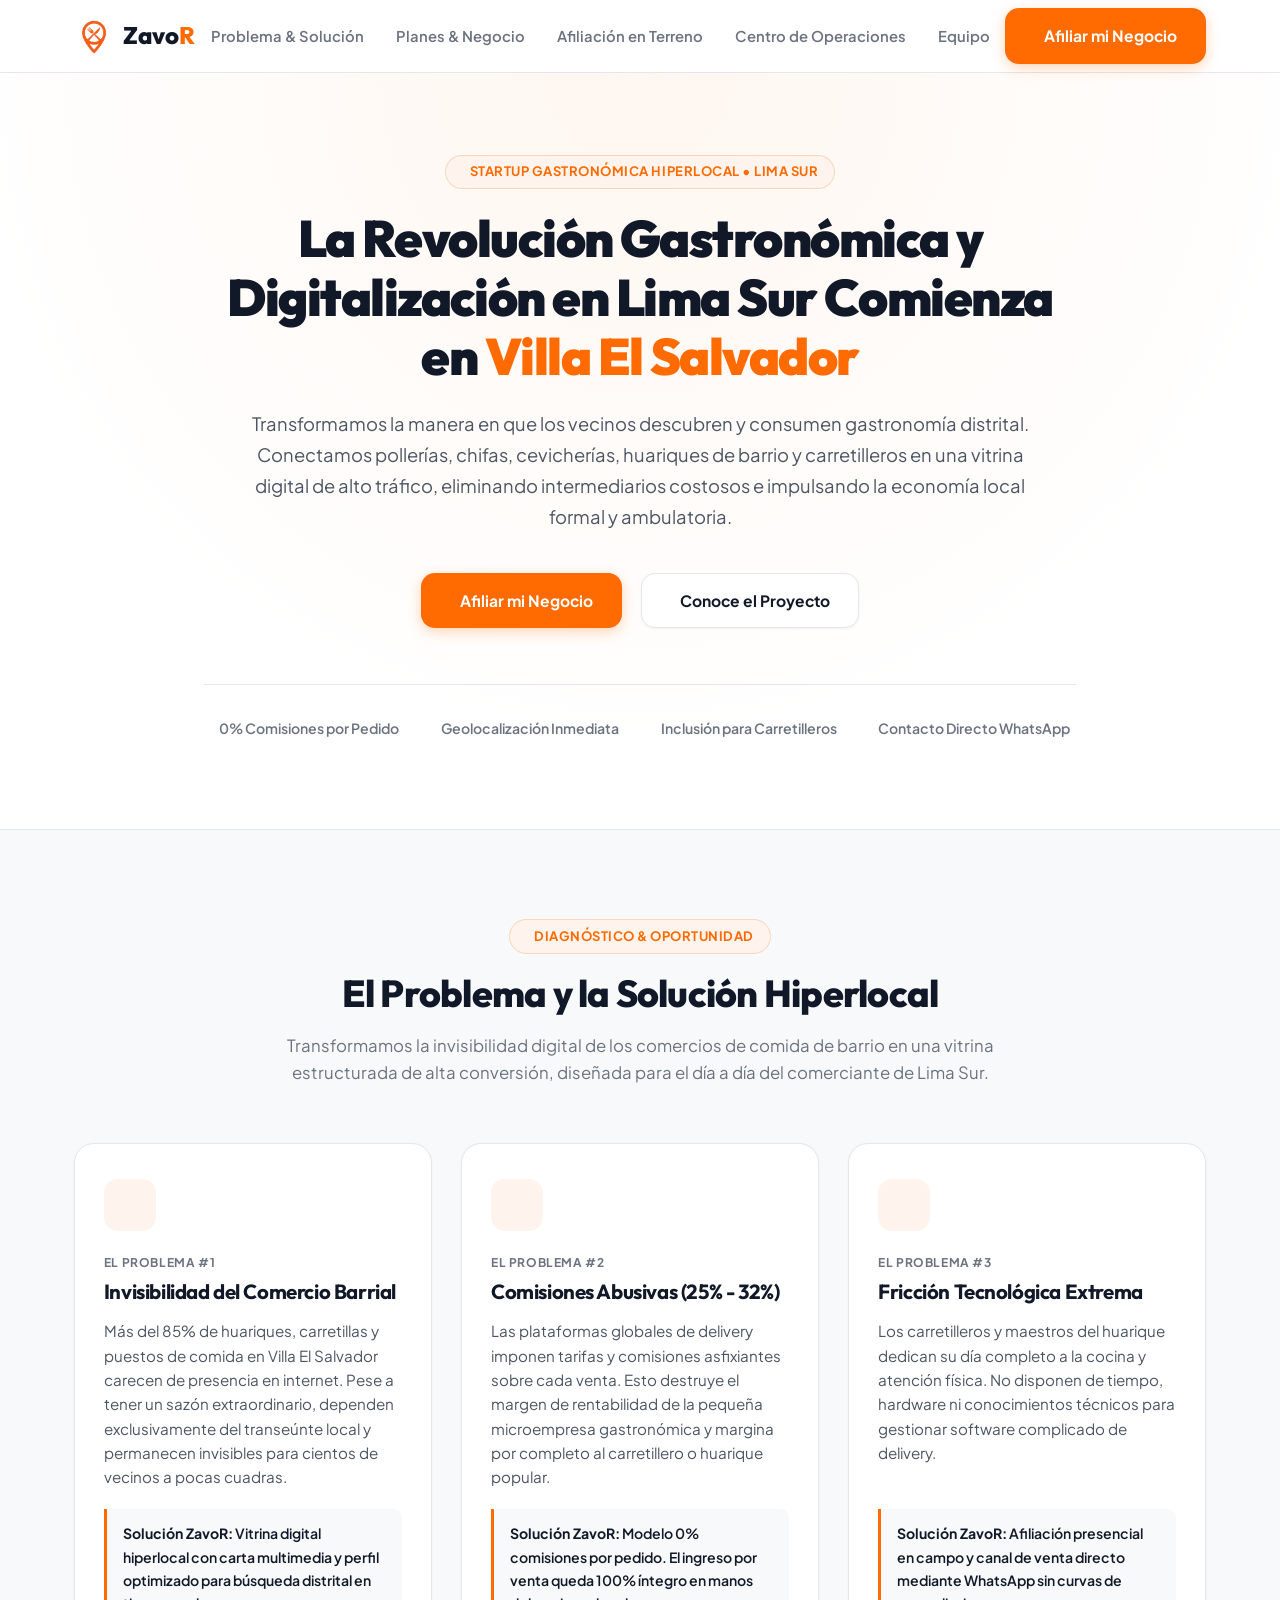
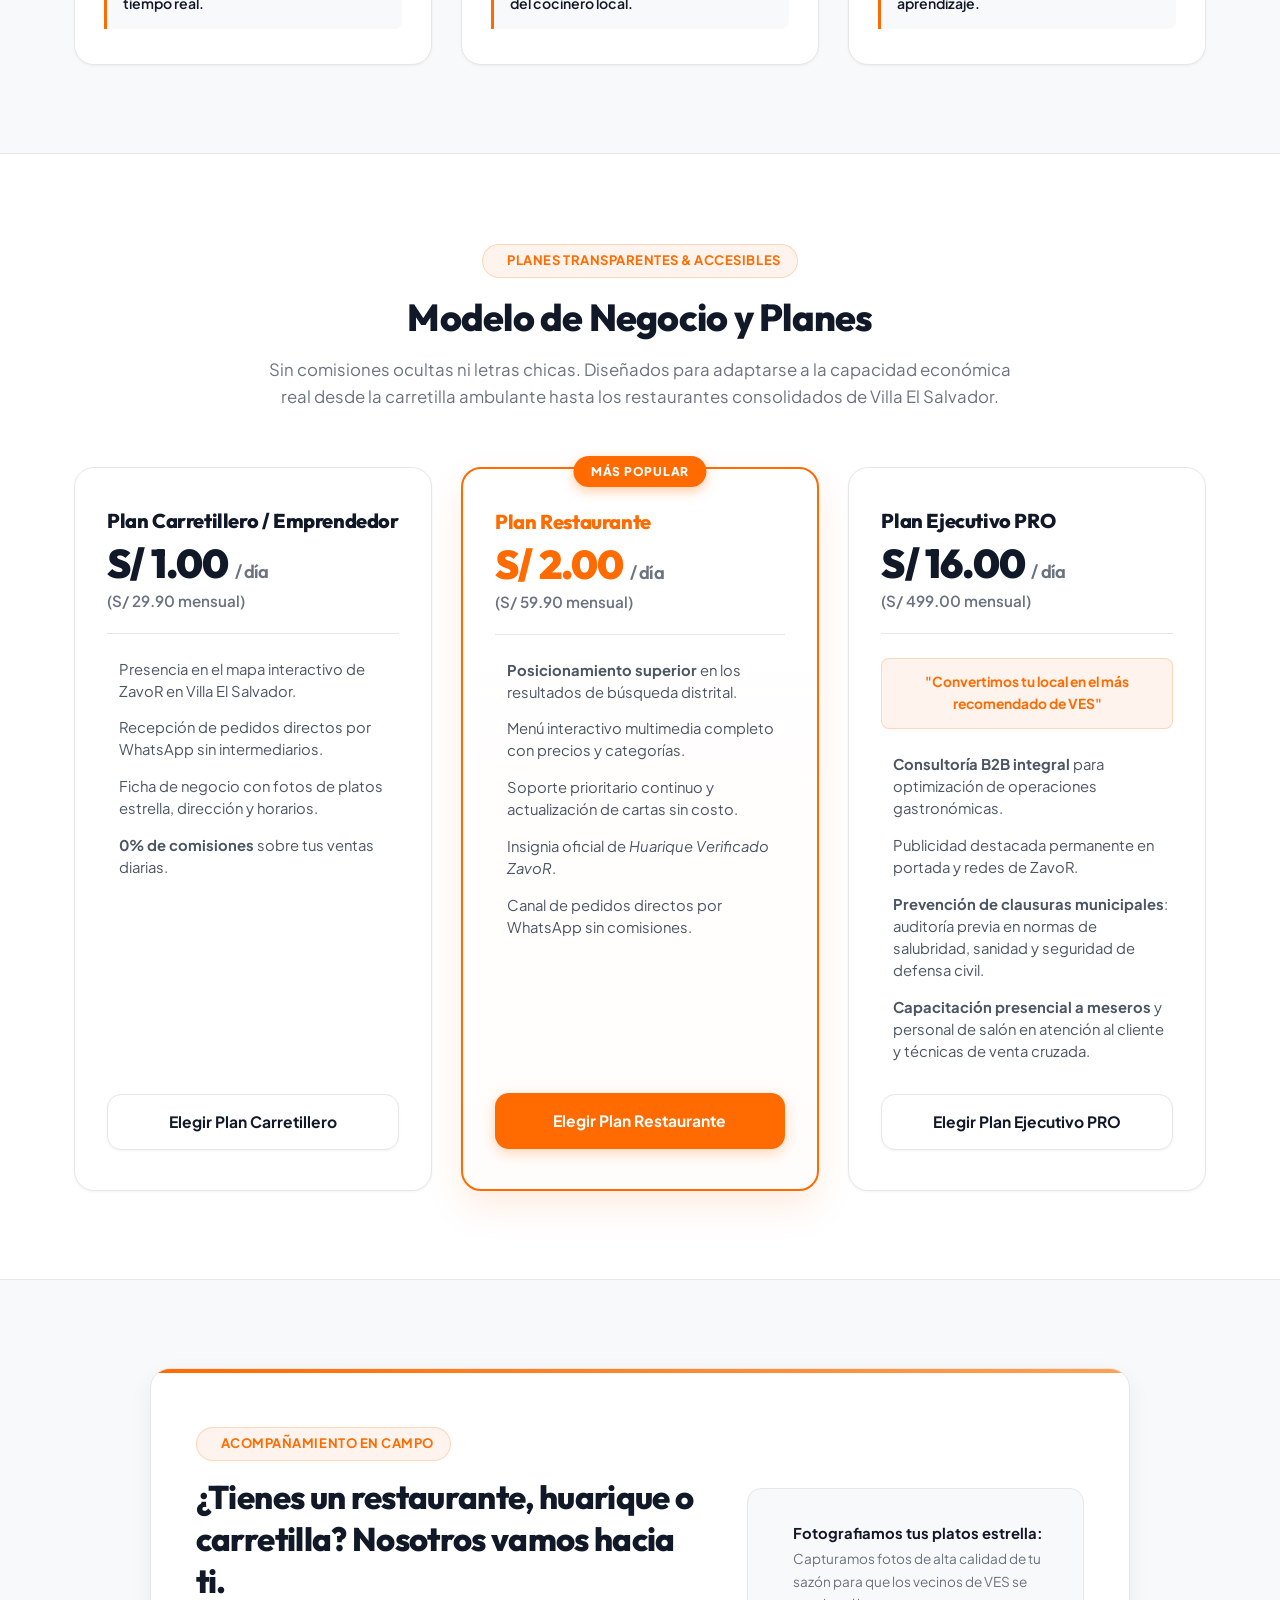
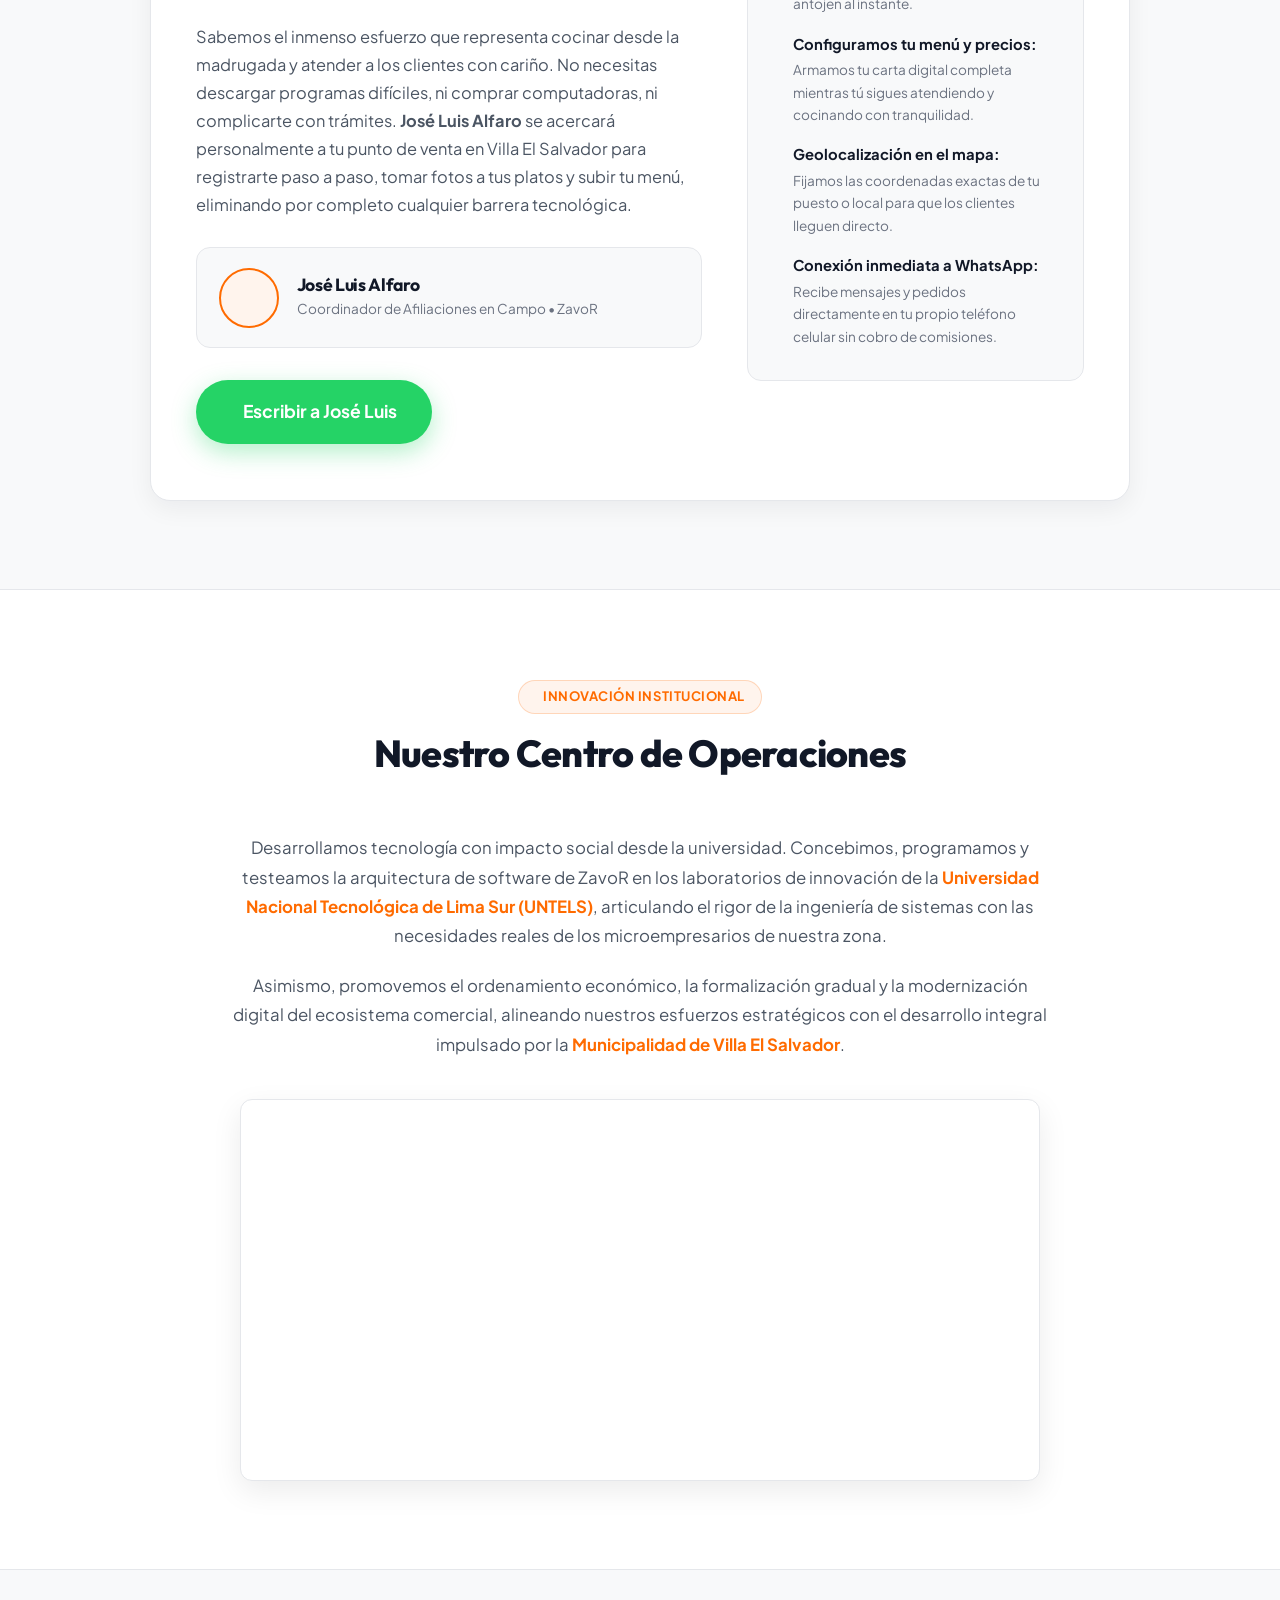
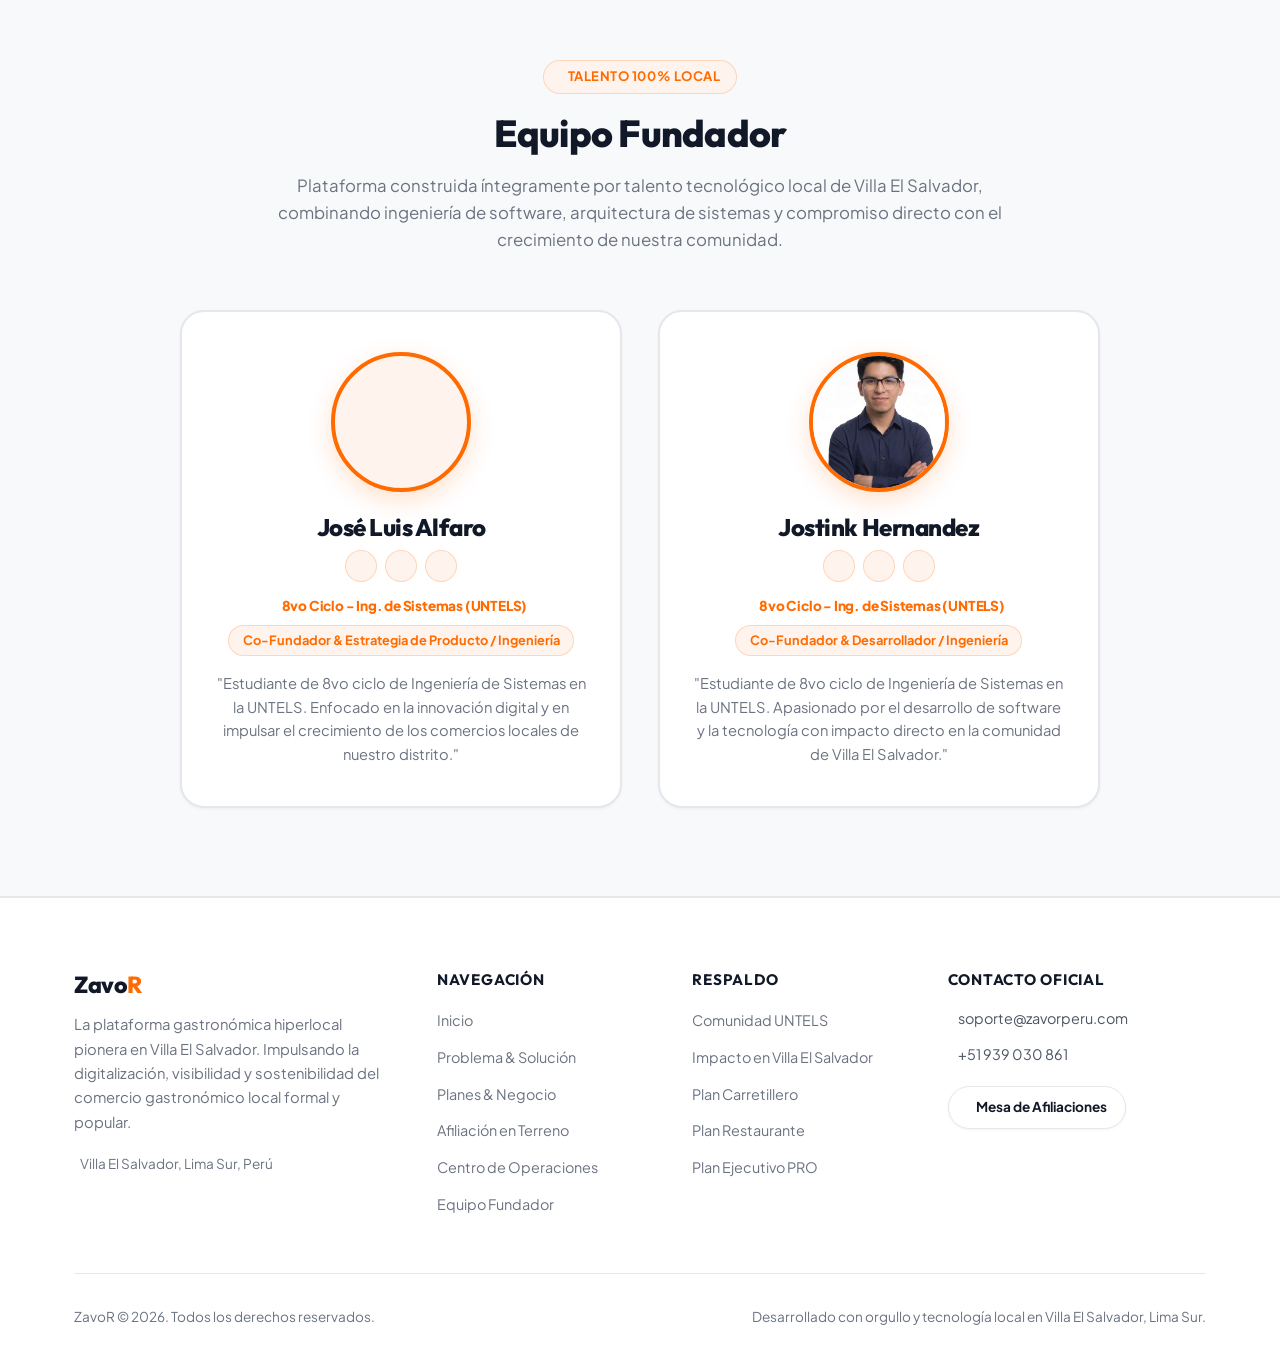
==== commit 41f4ba22: "Update print statement from 'Hello' to 'Goodbye'" ====
--- a/index.html
+++ b/index.html
@@ -1,61 +1,33 @@
 <!DOCTYPE html>
-<html lang="es-PE">
+<html lang="es">
 
 <head>
     <meta charset="UTF-8">
-    <meta name="viewport" content="width=device-width, initial-scale=1.0, maximum-scale=1.0, user-scalable=no">
-
-    <!-- SEO Principal y Metadatos de Busqueda -->
-    <title>ZavoR App | Todo cerca de ti — Villa El Salvador</title>
-    <meta name="description"
-        content="ZavoR: Todo cerca de ti. Encuentra los mejores huariques, pollerias y comida criolla de Villa El Salvador sin intermediarios. Liderado por el CEO Jose Luis Alfaro (UNTELS). ¡Descarga en Google Play!">
-    <meta name="keywords"
-        content="Zavor, ZavoR App, Todo cerca de ti, Huariques, Villa El Salvador, Pollerias, Cebicherias, Comida Peruana, Jose Luis Alfaro CEO, Jostink Hernandez, UNTELS, Gastronomia VES, Descargar Zavor Google Play">
-    <meta name="author" content="Jose Luis Alfaro - CEO & Co-Fundador de ZavoR App">
+    <meta name="viewport" content="width=device-width, initial-scale=1.0">
+    <title>ZavoR | Plataforma Gastronómica Hiperlocal • Villa El Salvador</title>
+    
+    <!-- Metadatos SEO Primarios -->
+    <meta name="description" content="ZavoR es la plataforma gastronómica hiperlocal de Villa El Salvador (Lima Sur). Digitalizamos huariques, pollerías, chifas, cevicherías y carretillas con planes accesibles y 0% de comisiones abusivas.">
+    <meta name="keywords" content="ZavoR, Villa El Salvador, Gastronomía Lima Sur, Huariques, Carretillas, Digitalización MYPE, Pitch Deck, ProInnóvate, Startup Perú, UNTELS, Planes ZavoR">
+    <meta name="author" content="José Luis Alfaro & Jostink Hernandez - ZavoR Technologies">
     <meta name="robots" content="index, follow">
     <link rel="canonical" href="https://zavorperu.com/">
-
-    <!-- Branding Movil y PWA -->
-    <meta name="theme-color" content="#FF7F00">
-    <meta name="apple-mobile-web-app-capable" content="yes">
-    <meta name="apple-mobile-web-app-status-bar-style" content="default">
-    <link rel="manifest" href="site.webmanifest">
-
-    <!-- Favicon e Iconos para Buscadores (Google Search Logo & Snippet) -->
-    <link rel="icon" type="image/png" sizes="32x32" href="static/images/logo_transparent.png">
-    <link rel="icon" type="image/png" sizes="192x192" href="static/images/logo_transparent.png">
-    <link rel="apple-touch-icon" sizes="180x180" href="static/images/logo_transparent.png">
-    <link rel="shortcut icon" href="static/images/logo_transparent.png">
-
-    <!-- Open Graph / Meta Compartir (WhatsApp, Facebook, LinkedIn) -->
+    <meta name="theme-color" content="#FF6B00">
+
+    <!-- Open Graph / Redes Sociales -->
     <meta property="og:type" content="website">
-    <meta property="og:title" content="ZavoR App — Todo cerca de ti | Villa El Salvador">
-    <meta property="og:description" content="Todo cerca de ti: descubre los mejores huariques, pollerias y la sazon autentica de Villa El Salvador sin intermediarios.">
+    <meta property="og:url" content="https://zavorperu.com/">
+    <meta property="og:title" content="ZavoR | Revolución Gastronómica y Digitalización en Lima Sur">
+    <meta property="og:description" content="Digitalización hiperlocal para huariques y carretillas de Villa El Salvador. Conoce nuestros planes y nuestro proyecto para inversionistas.">
     <meta property="og:image" content="https://zavorperu.com/static/images/logo_transparent.png">
-    <meta property="og:url" content="https://zavorperu.com/">
-    <meta property="og:site_name" content="ZavoR App">
-    <meta property="og:locale" content="es_PE">
-
-    <!-- Twitter Card -->
-    <meta name="twitter:card" content="summary_large_image">
-    <meta name="twitter:title" content="ZavoR App — Todo cerca de ti">
-    <meta name="twitter:description" content="Todo cerca de ti: encuentra los mejores huariques de Villa El Salvador con ZavoR App.">
-    <meta name="twitter:image" content="https://zavorperu.com/static/images/logo_transparent.png">
-
-    <!-- Google Fonts (Poppins, Outfit, Plus Jakarta Sans) -->
+
+    <!-- Tipografía Google Fonts & Íconos Lineales Phosphor -->
     <link rel="preconnect" href="https://fonts.googleapis.com">
     <link rel="preconnect" href="https://fonts.gstatic.com" crossorigin>
-    <link
-        href="https://fonts.googleapis.com/css2?family=Poppins:wght@400;500;600;700;800&family=Outfit:wght@600;700;800;900&family=Plus+Jakarta+Sans:wght@400;500;600;700&display=swap"
-        rel="stylesheet">
-
-    <!-- FontAwesome 6 -->
-    <link rel="stylesheet" href="https://cdnjs.cloudflare.com/ajax/libs/font-awesome/6.4.0/css/all.min.css">
-
-    <!-- Custom CSS (v31.0 con Solo Modo Claro activado) -->
-    <link rel="stylesheet" href="static/css/styles.css?v=31.0">
-
-    <!-- Datos Estructurados Schema.org para Google Search (Logo, CEO, Organizacion y Subtitulos / Sitelinks con descripcion) -->
+    <link href="https://fonts.googleapis.com/css2?family=Outfit:wght@400;500;600;700;800;900&family=Plus+Jakarta+Sans:wght@400;500;600;700&display=swap" rel="stylesheet">
+    <link rel="stylesheet" type="text/css" href="https://unpkg.com/@phosphor-icons/web@2.1.1/src/regular/style.css">
+
+    <!-- Marcado Estructurado JSON-LD (Schema.org) -->
     <script type="application/ld+json">
     {
       "@context": "https://schema.org",
@@ -63,1475 +35,1431 @@
         {
           "@type": "Organization",
           "@id": "https://zavorperu.com/#organization",
-          "name": "ZavoR App",
-          "alternateName": "ZavoR Villa El Salvador",
-          "slogan": "Todo cerca de ti",
-          "url": "https://zavorperu.com",
-          "logo": {
-            "@type": "ImageObject",
-            "url": "https://zavorperu.com/static/images/logo_transparent.png",
-            "caption": "Logo Oficial de ZavoR App"
-          },
-          "image": "https://zavorperu.com/static/images/logo_transparent.png",
-          "description": "Plataforma web y movil gastronomica para visibilizar y conectar a comensales con huariques y restaurantes locales en Villa El Salvador sin intermediarios.",
-          "founder": {
-            "@type": "Person",
-            "@id": "https://zavorperu.com/#ceo-alfaro",
-            "name": "Jose Luis Alfaro",
-            "jobTitle": "Chief Executive Officer (CEO) & Co-Fundador",
-            "alumniOf": {
-              "@type": "EducationalOrganization",
-              "name": "Universidad Nacional Tecnologica de Lima Sur (UNTELS)"
-            },
-            "email": "alfaromendozajoseluis3@gmail.com",
-            "sameAs": [
-              "https://www.linkedin.com/in/jose-luis-alfaro-mendoza-71b59a3a2/",
-              "https://github.com/Alfaro33-stack"
-            ]
-          },
-          "sameAs": [
-            "https://www.facebook.com/profile.php?id=61592913501711",
-            "https://www.instagram.com/zavor_app/",
-            "https://www.tiktok.com/@zavorapp"
-          ]
-        },
-        {
-          "@type": "Person",
-          "@id": "https://zavorperu.com/#ceo-alfaro",
-          "name": "Jose Luis Alfaro",
-          "jobTitle": "CEO & Co-Fundador",
-          "worksFor": {
-            "@id": "https://zavorperu.com/#organization"
-          },
-          "description": "Estudiante de 8vo ciclo de Ingenieria de Sistemas (UNTELS) y CEO de ZavoR App. Lidera la estrategia tecnologica y de impacto social para el comercio gastronomico en Villa El Salvador.",
-          "image": "https://zavorperu.com/static/images/CEO_Alfaro.png",
-          "url": "https://www.linkedin.com/in/jose-luis-alfaro-mendoza-71b59a3a2/"
-        },
-        {
-          "@type": "Person",
-          "@id": "https://zavorperu.com/#jostink-hernandez",
-          "name": "Jostink Hernandez",
-          "jobTitle": "Co-Fundador & Desarrollador / Ingenieria",
-          "worksFor": {
-            "@id": "https://zavorperu.com/#organization"
-          },
+          "name": "ZavoR",
+          "url": "https://zavorperu.com/",
+          "logo": "https://zavorperu.com/static/images/logo_transparent.png",
+          "description": "Plataforma gastronómica hiperlocal de digitalización para huariques y carretillas en Villa El Salvador, Lima Sur.",
           "email": "soporte@zavorperu.com",
-          "image": "https://zavorperu.com/static/images/CEO_Jostink.png",
-          "url": "https://www.linkedin.com/in/jostink-alessandro-hernandez-cruces-618082268/",
-          "sameAs": [
-            "https://www.linkedin.com/in/jostink-alessandro-hernandez-cruces-618082268/",
-            "https://github.com/Alessandro1628"
-          ]
+          "telephone": "+51939030861",
+          "address": {
+            "@type": "PostalAddress",
+            "addressLocality": "Villa El Salvador",
+            "addressRegion": "Lima",
+            "addressCountry": "PE"
+          }
         },
         {
           "@type": "WebSite",
           "@id": "https://zavorperu.com/#website",
-          "url": "https://zavorperu.com",
-          "name": "ZavoR App | Todo cerca de ti",
+          "url": "https://zavorperu.com/",
+          "name": "ZavoR Perú",
           "publisher": {
             "@id": "https://zavorperu.com/#organization"
-          },
-          "inLanguage": "es-PE"
-        },
-        {
-          "@type": "ItemList",
-          "name": "Subtitulos y Enlaces de Sitio (Sitelinks)",
-          "itemListElement": [
-            {
-              "@type": "SiteNavigationElement",
-              "position": 1,
-              "name": "Huariques Destacados de VES",
-              "description": "Explora pollerias, cebicherias, chifas y anticucherias con la mejor sazon en Villa El Salvador.",
-              "url": "https://zavorperu.com/#huariques"
-            },
-            {
-              "@type": "SiteNavigationElement",
-              "position": 2,
-              "name": "Por que Zavor",
-              "description": "Plataforma sin comisiones abusivas para comensales y emprendedores gastronomicos de VES.",
-              "url": "https://zavorperu.com/#por-que-zavor"
-            },
-            {
-              "@type": "SiteNavigationElement",
-              "position": 3,
-              "name": "Quienes Somos & Historia",
-              "description": "Iniciativa tecnologica y social desarrollada por estudiantes de Ingenieria de Sistemas de la UNTELS.",
-              "url": "https://zavorperu.com/#nosotros"
-            },
-            {
-              "@type": "SiteNavigationElement",
-              "position": 4,
-              "name": "Impacto Social ODS",
-              "description": "Alineados con la Agenda 2030 de la ONU impulsando el trabajo decente y el comercio de proximidad.",
-              "url": "https://zavorperu.com/#ods"
-            },
-            {
-              "@type": "SiteNavigationElement",
-              "position": 5,
-              "name": "Disponible en Google Play",
-              "description": "Descarga gratuita de la app oficial de ZavoR para telefonos inteligentes Android.",
-              "url": "https://play.google.com/store/apps/details?id=com.zavor.app&hl=es_PE"
-            }
-          ]
-        },
-        {
-          "@type": "SoftwareApplication",
-          "@id": "https://zavorperu.com/#app",
-          "name": "ZavoR App",
-          "operatingSystem": "Android",
-          "applicationCategory": "Food & Drink",
-          "offers": {
-            "@type": "Offer",
-            "price": "0",
-            "priceCurrency": "PEN"
-          },
-          "aggregateRating": {
-            "@type": "AggregateRating",
-            "ratingValue": "4.9",
-            "ratingCount": "128",
-            "reviewCount": "128"
-          },
-          "installUrl": "https://play.google.com/store/apps/details?id=com.zavor.app&hl=es_PE"
-        },
-        {
-          "@type": "FAQPage",
-          "@id": "https://zavorperu.com/#faq",
-          "mainEntity": [
-            {
-              "@type": "Question",
-              "name": "¿Que es ZavoR y como funciona en Villa El Salvador?",
-              "acceptedAnswer": {
-                "@type": "Answer",
-                "text": "ZavoR es una plataforma y app movil desarrollada por estudiantes de Ingenieria de Sistemas de la UNTELS para geolocalizar y conectar comensales con los mejores huariques, pollerias y restaurantes locales en Villa El Salvador sin comisiones intermediarias."
-              }
-            },
-            {
-              "@type": "Question",
-              "name": "¿Quien es el CEO y fundador de ZavoR?",
-              "acceptedAnswer": {
-                "@type": "Answer",
-                "text": "El CEO y Co-Fundador de ZavoR es Jose Luis Alfaro, estudiante de 8vo ciclo de Ingenieria de Sistemas en la UNTELS."
-              }
-            },
-            {
-              "@type": "Question",
-              "name": "¿Como descargar la aplicacion oficial ZavoR?",
-              "acceptedAnswer": {
-                "@type": "Answer",
-                "text": "Puedes descargar ZavoR gratis desde Google Play Store para cualquier telefono inteligente Android."
-              }
-            }
-          ]
+          }
         }
       ]
     }
     </script>
-    <link rel="stylesheet" type="text/css" href="https://unpkg.com/@phosphor-icons/web@2.1.1/src/regular/style.css">
-
-    <!-- Estilos de Secciones Corporativas y Pitch Deck (Agregadas al final) -->
+
+    <!-- ESTILOS CSS3 PUROS: Arquitectura Minimalista, Limpia y Responsiva -->
     <style>
-        .startup-section {
-            padding: 5rem 0;
+        :root {
+            --orange-primary: #FF6B00;
+            --orange-hover: #E05E00;
+            --orange-soft: #FFF4ED;
+            --orange-border: rgba(255, 107, 0, 0.22);
+            --bg-white: #FFFFFF;
+            --bg-light: #F8F9FA;
+            --bg-subtle: #F1F3F5;
+            --text-heading: #111827;
+            --text-body: #4B5563;
+            --text-muted: #6B7280;
+            --border-color: #E5E7EB;
+            --border-hover: #D1D5DB;
+            --shadow-sm: 0 1px 3px rgba(0, 0, 0, 0.05);
+            --shadow-md: 0 8px 24px rgba(17, 24, 39, 0.06);
+            --shadow-lg: 0 16px 36px rgba(255, 107, 0, 0.12);
+            --radius-sm: 8px;
+            --radius-md: 14px;
+            --radius-lg: 20px;
+            --radius-full: 9999px;
+            --transition: all 0.25s cubic-bezier(0.16, 1, 0.3, 1);
+            --container-max: 1180px;
+        }
+
+        *, *::before, *::after {
+            box-sizing: border-box;
+            margin: 0;
+            padding: 0;
+        }
+
+        html {
+            scroll-behavior: smooth;
+            font-size: 16px;
+        }
+
+        body {
+            font-family: 'Plus Jakarta Sans', -apple-system, BlinkMacSystemFont, 'Segoe UI', Roboto, sans-serif;
+            color: var(--text-body);
+            background-color: var(--bg-white);
+            line-height: 1.65;
+            -webkit-font-smoothing: antialiased;
+            -moz-osx-font-smoothing: grayscale;
+        }
+
+        h1, h2, h3, h4, .font-heading {
+            font-family: 'Outfit', sans-serif;
+            color: var(--text-heading);
+            line-height: 1.25;
+            letter-spacing: -0.02em;
+        }
+
+        a {
+            text-decoration: none;
+            color: inherit;
+            transition: var(--transition);
+        }
+
+        img {
+            max-width: 100%;
+            height: auto;
+            display: block;
+        }
+
+        .container {
+            width: 100%;
+            max-width: var(--container-max);
+            margin: 0 auto;
+            padding: 0 1.5rem;
+        }
+
+        /* Secciones */
+        .section {
+            padding: 5.5rem 0;
             position: relative;
         }
-        .startup-section-light {
-            background-color: #F8F9FA;
-            border-top: 1px solid #E5E7EB;
-            border-bottom: 1px solid #E5E7EB;
-        }
-        .startup-badge {
+
+        .section-light {
+            background-color: var(--bg-light);
+            border-top: 1px solid var(--border-color);
+            border-bottom: 1px solid var(--border-color);
+        }
+
+        .section-header {
+            text-align: center;
+            max-width: 760px;
+            margin: 0 auto 3.5rem;
+        }
+
+        .section-badge {
             display: inline-flex;
             align-items: center;
             gap: 0.5rem;
-            background-color: #FFF4ED;
-            color: #FF6B00;
-            border: 1px solid rgba(255, 107, 0, 0.2);
+            background-color: var(--orange-soft);
+            color: var(--orange-primary);
+            border: 1px solid var(--orange-border);
             padding: 0.35rem 1rem;
-            border-radius: 9999px;
-            font-size: 0.82rem;
+            border-radius: var(--radius-full);
+            font-size: 0.8125rem;
             font-weight: 700;
             letter-spacing: 0.04em;
             text-transform: uppercase;
-            margin-bottom: 0.8rem;
-        }
-        .startup-grid-3 {
+            margin-bottom: 1rem;
+        }
+
+        .section-title {
+            font-size: 2.35rem;
+            font-weight: 800;
+            margin-bottom: 1rem;
+            color: var(--text-heading);
+        }
+
+        .section-description {
+            font-size: 1.05rem;
+            color: var(--text-muted);
+            line-height: 1.6;
+        }
+
+        /* Botones y CTAs */
+        .btn {
+            display: inline-flex;
+            align-items: center;
+            justify-content: center;
+            gap: 0.625rem;
+            padding: 0.875rem 1.75rem;
+            border-radius: var(--radius-md);
+            font-weight: 700;
+            font-size: 0.975rem;
+            transition: var(--transition);
+            cursor: pointer;
+            border: 1px solid transparent;
+        }
+
+        .btn-primary {
+            background-color: var(--orange-primary);
+            color: #FFFFFF !important;
+            box-shadow: 0 4px 14px rgba(255, 107, 0, 0.28);
+        }
+
+        .btn-primary:hover {
+            background-color: var(--orange-hover);
+            transform: translateY(-2px);
+            box-shadow: 0 6px 20px rgba(255, 107, 0, 0.38);
+        }
+
+        .btn-secondary {
+            background-color: #FFFFFF;
+            color: var(--text-heading);
+            border-color: var(--border-color);
+            box-shadow: var(--shadow-sm);
+        }
+
+        .btn-secondary:hover {
+            background-color: var(--bg-light);
+            border-color: var(--border-hover);
+            transform: translateY(-2px);
+            color: var(--text-heading);
+        }
+
+        .btn-whatsapp {
+            display: inline-flex;
+            align-items: center;
+            justify-content: center;
+            gap: 0.75rem;
+            background-color: #25D366;
+            color: #FFFFFF !important;
+            font-size: 1.1rem;
+            font-weight: 700;
+            padding: 1.1rem 2.2rem;
+            border-radius: var(--radius-full);
+            box-shadow: 0 8px 24px rgba(37, 211, 102, 0.35);
+            transition: var(--transition);
+        }
+
+        .btn-whatsapp:hover {
+            background-color: #20BD5A;
+            transform: translateY(-2px);
+            box-shadow: 0 12px 28px rgba(37, 211, 102, 0.45);
+        }
+
+        /* NAVBAR */
+        .navbar {
+            position: sticky;
+            top: 0;
+            z-index: 1000;
+            background-color: rgba(255, 255, 255, 0.95);
+            backdrop-filter: blur(12px);
+            -webkit-backdrop-filter: blur(12px);
+            border-bottom: 1px solid var(--border-color);
+        }
+
+        .nav-container {
+            display: flex;
+            align-items: center;
+            justify-content: space-between;
+            height: 72px;
+        }
+
+        .brand-logo {
+            display: flex;
+            align-items: center;
+            gap: 0.65rem;
+            font-family: 'Outfit', sans-serif;
+            font-size: 1.5rem;
+            font-weight: 800;
+            color: var(--text-heading);
+        }
+
+        .brand-logo img {
+            height: 38px;
+            width: auto;
+        }
+
+        .brand-logo span.accent {
+            color: var(--orange-primary);
+        }
+
+        .nav-menu {
+            display: flex;
+            align-items: center;
+            gap: 2rem;
+            list-style: none;
+        }
+
+        .nav-link {
+            font-size: 0.925rem;
+            font-weight: 600;
+            color: var(--text-muted);
+        }
+
+        .nav-link:hover {
+            color: var(--orange-primary);
+        }
+
+        .nav-actions {
+            display: flex;
+            align-items: center;
+            gap: 1rem;
+        }
+
+        /* 1. HERO SECTION */
+        .hero {
+            padding: 5rem 0 5.5rem;
+            background: radial-gradient(circle at 50% 0%, rgba(255, 107, 0, 0.06) 0%, rgba(255, 255, 255, 0) 70%);
+            text-align: center;
+        }
+
+        .hero-content {
+            max-width: 920px;
+            margin: 0 auto;
+        }
+
+        .hero-badge {
+            margin-bottom: 1.25rem;
+        }
+
+        .hero-title {
+            font-size: 3.2rem;
+            font-weight: 900;
+            letter-spacing: -0.03em;
+            margin-bottom: 1.35rem;
+            color: var(--text-heading);
+            line-height: 1.15;
+        }
+
+        .hero-title .highlight {
+            color: var(--orange-primary);
+            position: relative;
+            display: inline-block;
+        }
+
+        .hero-subtitle {
+            font-size: 1.15rem;
+            color: var(--text-body);
+            max-width: 780px;
+            margin: 0 auto 2.5rem;
+            line-height: 1.7;
+        }
+
+        .hero-ctas {
+            display: flex;
+            align-items: center;
+            justify-content: center;
+            gap: 1.2rem;
+            flex-wrap: wrap;
+            margin-bottom: 3.5rem;
+        }
+
+        .hero-badges-row {
+            display: flex;
+            align-items: center;
+            justify-content: center;
+            gap: 2rem;
+            flex-wrap: wrap;
+            padding-top: 2rem;
+            border-top: 1px solid var(--border-color);
+        }
+
+        .hero-badge-item {
+            display: flex;
+            align-items: center;
+            gap: 0.6rem;
+            font-size: 0.88rem;
+            font-weight: 600;
+            color: var(--text-muted);
+        }
+
+        .hero-badge-item i {
+            color: var(--orange-primary);
+            font-size: 1.25rem;
+        }
+
+        /* 2. PROBLEMA Y SOLUCIÓN */
+        .grid-3 {
             display: grid;
             grid-template-columns: repeat(3, 1fr);
-            gap: 1.8rem;
-            margin-top: 2.5rem;
-        }
-        .startup-card {
-            background: #FFFFFF;
-            border: 1px solid #E5E7EB;
-            border-radius: 18px;
+            gap: 1.85rem;
+        }
+
+        .card-problem-solution {
+            background-color: var(--bg-white);
+            border: 1px solid var(--border-color);
+            border-radius: var(--radius-lg);
             padding: 2.2rem 1.8rem;
+            transition: var(--transition);
             display: flex;
             flex-direction: column;
-            transition: all 0.25s ease;
-            box-shadow: 0 4px 12px rgba(0,0,0,0.03);
-        }
-        .startup-card:hover {
+            box-shadow: var(--shadow-sm);
+        }
+
+        .card-problem-solution:hover {
+            border-color: var(--orange-border);
             transform: translateY(-4px);
-            border-color: rgba(255, 107, 0, 0.4);
-            box-shadow: 0 12px 28px rgba(255, 107, 0, 0.08);
-        }
-        .startup-icon-box {
+            box-shadow: var(--shadow-md);
+        }
+
+        .card-icon-wrap {
             width: 52px;
             height: 52px;
-            border-radius: 14px;
-            background-color: #FFF4ED;
-            color: #FF6B00;
+            border-radius: var(--radius-md);
+            background-color: var(--orange-soft);
+            color: var(--orange-primary);
             display: flex;
             align-items: center;
             justify-content: center;
             font-size: 1.6rem;
-            margin-bottom: 1.3rem;
-        }
-        .startup-metrics-grid {
+            margin-bottom: 1.4rem;
+        }
+
+        .card-tag {
+            font-size: 0.75rem;
+            font-weight: 700;
+            text-transform: uppercase;
+            letter-spacing: 0.05em;
+            color: var(--text-muted);
+            margin-bottom: 0.4rem;
+        }
+
+        .card-title {
+            font-size: 1.28rem;
+            font-weight: 700;
+            margin-bottom: 0.9rem;
+            color: var(--text-heading);
+        }
+
+        .card-text {
+            font-size: 0.95rem;
+            color: var(--text-body);
+            line-height: 1.6;
+            margin-bottom: 1.2rem;
+        }
+
+        .solution-callout {
+            margin-top: auto;
+            background-color: var(--bg-light);
+            border-left: 3px solid var(--orange-primary);
+            padding: 0.85rem 1rem;
+            border-radius: 0 var(--radius-sm) var(--radius-sm) 0;
+            font-size: 0.88rem;
+            color: var(--text-heading);
+            font-weight: 600;
+        }
+
+        /* 3. MODELO DE NEGOCIO Y PLANES (3 Cards Horizontales) */
+        .pricing-grid-3 {
             display: grid;
-            grid-template-columns: repeat(4, 1fr);
-            gap: 1.5rem;
-            margin: 2.5rem 0 3.5rem;
-        }
-        .startup-metric-box {
-            background: #FFFFFF;
-            border: 1px solid #E5E7EB;
-            border-radius: 14px;
-            padding: 1.8rem 1.2rem;
-            text-align: center;
-            box-shadow: 0 2px 8px rgba(0,0,0,0.04);
-        }
-        .startup-metric-val {
+            grid-template-columns: repeat(3, 1fr);
+            gap: 1.85rem;
+            align-items: stretch;
+        }
+
+        .pricing-card {
+            background-color: var(--bg-white);
+            border: 1px solid var(--border-color);
+            border-radius: var(--radius-lg);
+            padding: 2.5rem 2rem;
+            position: relative;
+            display: flex;
+            flex-direction: column;
+            transition: var(--transition);
+            box-shadow: var(--shadow-sm);
+        }
+
+        .pricing-card:hover {
+            transform: translateY(-4px);
+            box-shadow: var(--shadow-md);
+        }
+
+        .pricing-card.featured {
+            border: 2px solid var(--orange-primary);
+            box-shadow: var(--shadow-lg);
+            background: linear-gradient(180deg, #FFFFFF 0%, #FFFDFB 100%);
+        }
+
+        .pricing-badge-popular {
+            position: absolute;
+            top: -13px;
+            left: 50%;
+            transform: translateX(-50%);
+            background-color: var(--orange-primary);
+            color: #FFFFFF;
+            font-size: 0.75rem;
+            font-weight: 800;
+            text-transform: uppercase;
+            letter-spacing: 0.06em;
+            padding: 0.35rem 1.1rem;
+            border-radius: var(--radius-full);
+            box-shadow: 0 4px 12px rgba(255, 107, 0, 0.35);
+            white-space: nowrap;
+        }
+
+        .pricing-tier-name {
+            font-size: 1.25rem;
+            font-weight: 800;
+            color: var(--text-heading);
+            margin-bottom: 0.5rem;
+        }
+
+        .pricing-price-giant {
             font-family: 'Outfit', sans-serif;
             font-size: 2.5rem;
-            font-weight: 800;
-            color: #FF6B00;
+            font-weight: 900;
+            color: var(--text-heading);
             line-height: 1.1;
-            margin-bottom: 0.4rem;
-        }
-        .startup-pricing-grid {
-            display: grid;
-            grid-template-columns: repeat(2, 1fr);
-            gap: 2rem;
-            max-width: 900px;
-            margin: 0 auto;
-        }
-        .startup-pricing-card {
-            background: #FFFFFF;
-            border: 1px solid #E5E7EB;
-            border-radius: 20px;
-            padding: 2.5rem 2rem;
-            position: relative;
+            margin-bottom: 0.2rem;
+            letter-spacing: -0.02em;
+        }
+
+        .pricing-sub-gray {
+            font-size: 0.95rem;
+            color: var(--text-muted);
+            font-weight: 600;
+            margin-bottom: 1.5rem;
+            padding-bottom: 1.2rem;
+            border-bottom: 1px solid var(--border-color);
+        }
+
+        .pricing-benefits {
+            list-style: none;
             display: flex;
             flex-direction: column;
-        }
-        .startup-pricing-card.featured {
-            border: 2px solid #FF6B00;
-            box-shadow: 0 12px 32px rgba(255, 107, 0, 0.12);
-        }
-        .startup-onboarding-wrap {
-            background: #FFFFFF;
-            border: 1px solid #E5E7EB;
-            border-radius: 24px;
-            padding: 3.2rem 2.4rem;
-            box-shadow: 0 10px 30px rgba(0,0,0,0.05);
+            gap: 0.9rem;
+            margin-bottom: 2rem;
+            flex-grow: 1;
+        }
+
+        .pricing-benefit-item {
+            display: flex;
+            align-items: flex-start;
+            gap: 0.75rem;
+            font-size: 0.925rem;
+            color: var(--text-body);
+            line-height: 1.5;
+        }
+
+        .pricing-benefit-item i {
+            color: var(--orange-primary);
+            font-size: 1.25rem;
+            flex-shrink: 0;
+            margin-top: 0.1rem;
+        }
+
+        .pricing-promise {
+            background-color: var(--orange-soft);
+            border: 1px solid var(--orange-border);
+            border-radius: var(--radius-sm);
+            padding: 0.75rem 0.9rem;
+            font-size: 0.86rem;
+            font-weight: 700;
+            color: var(--orange-primary);
+            text-align: center;
+            margin-bottom: 1.5rem;
+        }
+
+        /* 4. AFILIACIÓN EN TERRENO */
+        .onboarding-card {
+            background-color: var(--bg-white);
+            border: 1px solid var(--border-color);
+            border-radius: var(--radius-lg);
+            padding: 3.5rem 2.8rem;
+            box-shadow: var(--shadow-md);
             max-width: 980px;
             margin: 0 auto;
             position: relative;
             overflow: hidden;
         }
-        .startup-onboarding-wrap::before {
+
+        .onboarding-card::before {
             content: '';
             position: absolute;
-            top: 0; left: 0; right: 0;
+            top: 0;
+            left: 0;
+            right: 0;
             height: 4px;
-            background: linear-gradient(90deg, #FF6B00, #FFA255);
-        }
-        .startup-onboarding-grid {
+            background: linear-gradient(90deg, var(--orange-primary), #FFA255);
+        }
+
+        .onboarding-grid {
             display: grid;
             grid-template-columns: 1.2fr 0.8fr;
-            gap: 2.5rem;
-            align-items: center;
-        }
-        .startup-btn-whatsapp {
-            display: inline-flex;
+            gap: 2.8rem;
+            align-items: center;
+        }
+
+        .onboarding-title {
+            font-size: 2.05rem;
+            font-weight: 800;
+            margin-bottom: 1.25rem;
+            line-height: 1.28;
+            color: var(--text-heading);
+        }
+
+        .onboarding-text {
+            font-size: 1.025rem;
+            color: var(--text-body);
+            line-height: 1.7;
+            margin-bottom: 1.8rem;
+        }
+
+        .onboarding-coordinator {
+            background-color: var(--bg-light);
+            border: 1px solid var(--border-color);
+            border-radius: var(--radius-md);
+            padding: 1.2rem 1.4rem;
+            display: flex;
+            align-items: center;
+            gap: 1.1rem;
+            margin-bottom: 2rem;
+        }
+
+        .coordinator-avatar {
+            width: 60px;
+            height: 60px;
+            border-radius: 50%;
+            background-color: var(--orange-soft);
+            border: 2px solid var(--orange-primary);
+            overflow: hidden;
+            flex-shrink: 0;
+            display: flex;
             align-items: center;
             justify-content: center;
-            gap: 0.75rem;
-            background-color: #25D366;
-            color: #FFFFFF !important;
-            font-size: 1.08rem;
+        }
+
+        .coordinator-avatar img {
+            width: 100%;
+            height: 100%;
+            object-fit: cover;
+        }
+
+        .coordinator-info h4 {
+            font-size: 1.1rem;
             font-weight: 700;
-            padding: 1.1rem 2.2rem;
-            border-radius: 9999px;
-            box-shadow: 0 8px 24px rgba(37, 211, 102, 0.35);
-            text-decoration: none;
-            transition: all 0.25s ease;
-        }
-        .startup-btn-whatsapp:hover {
-            background-color: #20BD5A;
-            transform: translateY(-2px);
-            box-shadow: 0 12px 28px rgba(37, 211, 102, 0.45);
-        }
-        .startup-hub-iframe-container {
+            margin-bottom: 0.15rem;
+            color: var(--text-heading);
+        }
+
+        .coordinator-info p {
+            font-size: 0.85rem;
+            color: var(--text-muted);
+        }
+
+        .onboarding-steps {
+            list-style: none;
+            display: flex;
+            flex-direction: column;
+            gap: 1rem;
+            background-color: var(--bg-light);
+            border-radius: var(--radius-md);
+            padding: 2rem;
+            border: 1px solid var(--border-color);
+        }
+
+        .onboarding-step-item {
+            display: flex;
+            align-items: flex-start;
+            gap: 0.85rem;
+            font-size: 0.925rem;
+        }
+
+        .onboarding-step-item i {
+            color: var(--orange-primary);
+            font-size: 1.35rem;
+            flex-shrink: 0;
+            margin-top: 0.15rem;
+        }
+
+        /* 5. HUB DE OPERACIONES */
+        .hub-content {
+            text-align: center;
+            max-width: 820px;
+            margin: 0 auto 2.5rem;
+        }
+
+        .hub-paragraph {
+            font-size: 1.05rem;
+            line-height: 1.75;
+            color: var(--text-body);
+            margin-bottom: 1.25rem;
+        }
+
+        .hub-map-wrapper {
             width: 100%;
             max-width: 800px;
-            margin: 2rem auto 0;
+            margin: 0 auto;
             border-radius: 12px;
             overflow: hidden;
-            box-shadow: 0 10px 30px rgba(0,0,0,0.08);
-            border: 1px solid #E5E7EB;
-            background: #FFFFFF;
-        }
-        .startup-hub-iframe-container iframe {
+            box-shadow: 0 10px 30px rgba(0, 0, 0, 0.08);
+            border: 1px solid var(--border-color);
+            background-color: #FFFFFF;
+        }
+
+        .hub-map-wrapper iframe {
             width: 100%;
             height: 380px;
             border: 0;
             display: block;
         }
+
+        /* 6. EQUIPO FUNDADOR */
+        .team-grid {
+            display: grid;
+            grid-template-columns: repeat(2, 1fr);
+            gap: 2.2rem;
+            max-width: 920px;
+            margin: 0 auto;
+        }
+
+        .team-card {
+            background-color: var(--bg-white);
+            border: 2px solid var(--border-color);
+            border-radius: 24px;
+            padding: 2.5rem 2rem;
+            text-align: center;
+            box-shadow: var(--shadow-sm);
+            transition: var(--transition);
+            position: relative;
+            overflow: hidden;
+            display: flex;
+            flex-direction: column;
+        }
+
+        .team-card:hover {
+            border-color: var(--orange-primary);
+            box-shadow: var(--shadow-md);
+            transform: translateY(-4px);
+        }
+
+        .team-avatar-wrap {
+            width: 140px;
+            height: 140px;
+            margin: 0 auto 1.25rem;
+            border-radius: 50%;
+            overflow: hidden;
+            border: 4px solid var(--orange-primary);
+            box-shadow: 0 8px 24px rgba(255, 107, 0, 0.2);
+            background-color: var(--orange-soft);
+            flex-shrink: 0;
+        }
+
+        .team-avatar-wrap img {
+            width: 100%;
+            height: 100%;
+            object-fit: cover;
+            display: block;
+        }
+
+        .team-name {
+            font-family: 'Outfit', sans-serif;
+            font-size: 1.5rem;
+            font-weight: 800;
+            color: var(--text-heading);
+            margin: 0 0 0.5rem 0;
+        }
+
+        .team-social-links {
+            display: flex;
+            gap: 0.5rem;
+            align-items: center;
+            justify-content: center;
+            margin-bottom: 0.8rem;
+        }
+
+        .team-social-btn {
+            width: 32px;
+            height: 32px;
+            background: var(--orange-soft);
+            color: var(--orange-primary);
+            border-radius: 50%;
+            display: flex;
+            align-items: center;
+            justify-content: center;
+            border: 1px solid var(--orange-border);
+            font-size: 0.9rem;
+            transition: var(--transition);
+        }
+
+        .team-social-btn:hover {
+            background: var(--orange-primary);
+            color: #FFFFFF;
+            transform: translateY(-2px);
+        }
+
+        .team-badge-edu {
+            font-size: 0.85rem;
+            font-weight: 800;
+            color: var(--orange-primary);
+            margin-bottom: 0.5rem;
+            letter-spacing: -0.2px;
+            display: flex;
+            align-items: center;
+            justify-content: center;
+            gap: 0.4rem;
+        }
+
+        .team-badge-role {
+            display: inline-block;
+            background: var(--orange-soft);
+            color: var(--orange-primary);
+            border: 1px solid var(--orange-border);
+            padding: 0.25rem 0.85rem;
+            border-radius: 20px;
+            font-weight: 700;
+            font-size: 0.8rem;
+            margin: 0 auto 1rem;
+        }
+
+        .team-quote {
+            font-size: 0.92rem;
+            color: var(--text-muted);
+            line-height: 1.6;
+            margin: 0;
+            font-style: normal;
+        }
+
+        /* 7. FOOTER CORPORATIVO */
+        .footer {
+            background-color: #FFFFFF;
+            border-top: 1px solid var(--border-color);
+            padding: 4.5rem 0 2rem;
+            color: var(--text-muted);
+        }
+
+        .footer-grid {
+            display: grid;
+            grid-template-columns: 1.5fr 1fr 1fr 1.2fr;
+            gap: 2.5rem;
+            margin-bottom: 3.5rem;
+        }
+
+        .footer-brand h3 {
+            font-size: 1.45rem;
+            font-weight: 800;
+            margin-bottom: 0.8rem;
+            color: var(--text-heading);
+        }
+
+        .footer-brand p {
+            font-size: 0.925rem;
+            line-height: 1.65;
+            margin-bottom: 1.2rem;
+        }
+
+        .footer-column h4 {
+            font-size: 0.95rem;
+            font-weight: 700;
+            color: var(--text-heading);
+            text-transform: uppercase;
+            letter-spacing: 0.05em;
+            margin-bottom: 1.1rem;
+        }
+
+        .footer-links {
+            list-style: none;
+            display: flex;
+            flex-direction: column;
+            gap: 0.65rem;
+        }
+
+        .footer-links a {
+            font-size: 0.9rem;
+            color: var(--text-muted);
+        }
+
+        .footer-links a:hover {
+            color: var(--orange-primary);
+        }
+
+        .footer-contact-item {
+            display: flex;
+            align-items: center;
+            gap: 0.65rem;
+            font-size: 0.9rem;
+            color: var(--text-body);
+            margin-bottom: 0.75rem;
+        }
+
+        .footer-contact-item i {
+            color: var(--orange-primary);
+            font-size: 1.2rem;
+            flex-shrink: 0;
+        }
+
+        .footer-bottom {
+            padding-top: 2rem;
+            border-top: 1px solid var(--border-color);
+            display: flex;
+            align-items: center;
+            justify-content: space-between;
+            font-size: 0.85rem;
+            flex-wrap: wrap;
+            gap: 1rem;
+        }
+
+        /* RESPONSIVIDAD */
         @media (max-width: 992px) {
-            .startup-grid-3 { grid-template-columns: 1fr; }
-            .startup-metrics-grid { grid-template-columns: repeat(2, 1fr); }
-            .startup-onboarding-grid { grid-template-columns: 1fr; }
-        }
-        @media (max-width: 600px) {
-            .startup-metrics-grid { grid-template-columns: 1fr; }
-            .startup-pricing-grid { grid-template-columns: 1fr; }
+            .hero-title {
+                font-size: 2.6rem;
+            }
+            .grid-3 {
+                grid-template-columns: 1fr;
+            }
+            .pricing-grid-3 {
+                grid-template-columns: 1fr;
+            }
+            .onboarding-grid {
+                grid-template-columns: 1fr;
+            }
+            .team-grid {
+                grid-template-columns: 1fr;
+            }
+            .footer-grid {
+                grid-template-columns: 1fr 1fr;
+            }
+        }
+
+        @media (max-width: 768px) {
+            .nav-menu {
+                display: none;
+            }
+            .hero-title {
+                font-size: 2.15rem;
+            }
+            .hero-subtitle {
+                font-size: 1.025rem;
+            }
+            .section {
+                padding: 4rem 0;
+            }
+            .section-title {
+                font-size: 1.95rem;
+            }
+            .footer-grid {
+                grid-template-columns: 1fr;
+            }
+            .hero-ctas {
+                flex-direction: column;
+                width: 100%;
+            }
+            .hero-ctas .btn {
+                width: 100%;
+            }
         }
     </style>
-
 </head>
 
 <body>
 
-    <!-- Ambient Glow Elements -->
-    <div class="bg-glow glow-orange-1"></div>
-    <div class="bg-glow glow-orange-2"></div>
-
-    <!-- Header Navigation -->
-    <header class="header">
-        <div class="container nav-content">
-            <a href="#" class="logo">
-                <div class="logo-icon">
-                    <img src="static/images/logo_transparent.png" alt="Zavor Logo"
-                        style="max-height: 44px; width: auto; object-fit: contain;">
-                </div>
-                <span
-                    style="font-family: 'Inter', sans-serif; font-weight: 500; color: var(--text-main); font-size: 1.6rem; letter-spacing: -0.2px;">ZavoR</span>
-                <span class="logo-badge">VES</span>
+    <!-- BARRA DE NAVEGACIÓN -->
+    <header class="navbar">
+        <div class="container nav-container">
+            <a href="#" class="brand-logo" aria-label="ZavoR Inicio">
+                <img src="static/images/logo_transparent.png" alt="ZavoR Logo" onerror="this.style.display='none'">
+                <span>Zavo<span class="accent">R</span></span>
             </a>
 
-            <ul class="nav-links">
-                <li><a href="#inicio">Inicio</a></li>
-                <li><a href="#por-que-zavor">Por qué Zavor</a></li>
-                <li><a href="#sabor-ves">Sabor Local</a></li>
-                <li><a href="#huariques">Huariques Destacados</a></li>
-                <li><a href="#nosotros">Nosotros</a></li>
-                <li><a href="#ods">Impacto ODS</a></li>
-                <li><a href="#resenas">Reseñas</a></li>
-            </ul>
-
-            <div class="header-right-actions" style="display: flex; align-items: center; gap: 0.6rem;">
-
-
-                <!-- Botón Menú Hamburguesa para Celulares ☰ -->
-                <button class="mobile-menu-btn" id="mobileMenuBtn" onclick="toggleMobileNav()" aria-label="Abrir Menú">
-                    <i class="fa-solid fa-bars"></i>
-                </button>
-
-                <a href="https://play.google.com/store/apps/details?id=com.zavor.app"
-                    target="_blank" class="btn btn-primary nav-apk-btn" rel="noopener noreferrer">
-                    <i class="fa-brands fa-google-play"></i> <span class="nav-btn-text">Google Play</span>
+            <nav class="nav-menu" aria-label="Navegación Principal">
+                <a href="#problema-solucion" class="nav-link">Problema & Solución</a>
+                <a href="#planes" class="nav-link">Planes & Negocio</a>
+                <a href="#afiliacion-terreno" class="nav-link">Afiliación en Terreno</a>
+                <a href="#operaciones" class="nav-link">Centro de Operaciones</a>
+                <a href="#equipo" class="nav-link">Equipo</a>
+            </nav>
+
+            <div class="nav-actions">
+                <a href="#planes" class="btn btn-primary">
+                    <i class="ph ph-storefront"></i>
+                    Afiliar mi Negocio
                 </a>
             </div>
         </div>
     </header>
 
-    <!-- Mobile Navigation Drawer & Backdrop -->
-    <div class="mobile-nav-backdrop" id="mobileNavBackdrop" onclick="closeMobileNav()"></div>
-    <div class="mobile-nav-drawer" id="mobileNavDrawer">
-        <div class="mobile-drawer-header">
-            <div class="logo">
-                <div class="logo-icon">
-                    <img src="static/images/logo_transparent.png" alt="Zavor Logo"
-                        style="max-height: 36px; width: auto; object-fit: contain;">
-                </div>
-                <span
-                    style="font-family: 'Outfit', sans-serif; font-weight: 800; color: var(--text-main); font-size: 1.35rem;">ZavoR</span>
-                <span class="logo-badge">VES</span>
+    <main>
+        <!-- 1. HERO SECTION -->
+        <section class="hero" id="inicio">
+            <div class="container hero-content">
+                <div class="section-badge hero-badge">
+                    <i class="ph ph-rocket-launch"></i>
+                    Startup Gastronómica Hiperlocal • Lima Sur
+                </div>
+
+                <h1 class="hero-title">
+                    La Revolución Gastronómica y Digitalización en Lima Sur Comienza en <span class="highlight">Villa El Salvador</span>
+                </h1>
+
+                <p class="hero-subtitle">
+                    Transformamos la manera en que los vecinos descubren y consumen gastronomía distrital. Conectamos pollerías, chifas, cevicherías, huariques de barrio y carretilleros en una vitrina digital de alto tráfico, eliminando intermediarios costosos e impulsando la economía local formal y ambulatoria.
+                </p>
+
+                <div class="hero-ctas">
+                    <a href="#planes" class="btn btn-primary">
+                        <i class="ph ph-storefront"></i>
+                        Afiliar mi Negocio
+                    </a>
+                    <a href="#problema-solucion" class="btn btn-secondary">
+                        <i class="ph ph-chart-line-up"></i>
+                        Conoce el Proyecto
+                    </a>
+                </div>
+
+                <div class="hero-badges-row">
+                    <div class="hero-badge-item">
+                        <i class="ph ph-check-circle"></i>
+                        <span>0% Comisiones por Pedido</span>
+                    </div>
+                    <div class="hero-badge-item">
+                        <i class="ph ph-map-pin"></i>
+                        <span>Geolocalización Inmediata</span>
+                    </div>
+                    <div class="hero-badge-item">
+                        <i class="ph ph-handshake"></i>
+                        <span>Inclusión para Carretilleros</span>
+                    </div>
+                    <div class="hero-badge-item">
+                        <i class="ph ph-shield-check"></i>
+                        <span>Contacto Directo WhatsApp</span>
+                    </div>
+                </div>
             </div>
-            <button class="mobile-drawer-close" onclick="closeMobileNav()">
-                <i class="fa-solid fa-xmark"></i>
-            </button>
-        </div>
-
-        <ul class="mobile-drawer-links">
-            <li><a href="#inicio" onclick="closeMobileNav()"><i class="fa-solid fa-house text-orange"></i> Inicio</a>
-            </li>
-            <li><a href="#por-que-zavor" onclick="closeMobileNav()"><i
-                        class="fa-solid fa-shield-halved text-orange"></i> Por qué Zavor</a></li>
-            <li><a href="#sabor-ves" onclick="closeMobileNav()"><i class="fa-solid fa-location-dot text-orange"></i>
-                    Sabor Local</a></li>
-            <li><a href="#huariques" onclick="closeMobileNav()"><i class="fa-solid fa-utensils text-orange"></i>
-                    Huariques Destacados</a></li>
-            <li><a href="#nosotros" onclick="closeMobileNav()"><i class="fa-solid fa-users text-orange"></i>
-                    Nosotros</a></li>
-            <li><a href="#ods" onclick="closeMobileNav()"><i class="fa-solid fa-leaf text-orange"></i> Impacto ODS</a>
-            </li>
-            <li><a href="#resenas" onclick="closeMobileNav()"><i class="fa-solid fa-star text-orange"></i> Reseñas</a>
-            </li>
-        </ul>
-
-
-
-        <div style="margin-top: 2rem;">
-            <a href="https://play.google.com/store/apps/details?id=com.zavor.app"
-                target="_blank" onclick="closeMobileNav();" class="btn btn-primary"
-                style="width: 100%; justify-content: center;" rel="noopener noreferrer">
-                <i class="fa-brands fa-google-play"></i> Disponible en Google Play
-            </a>
-        </div>
-    </div>
-
-    <!-- Hero Section -->
-    <section id="inicio" class="hero">
-        <div class="container">
-            <div class="hero-grid">
-
-                <!-- Left Content Block -->
-                <div class="hero-text">
-
-                    <!-- 1. Tag "Exclusivo para Villa El Salvador" -->
-                    <div class="hero-tag" style="margin-top: 0; margin-bottom: 0.8rem;">
-                        <i class="fa-solid fa-location-dot text-orange"></i> Exclusivo para Villa El Salvador
-                    </div>
-
-                    <!-- 2. Imagen Principal (fondo.jpg) -->
-                    <div class="hero-ves-card"
-                        style="margin-bottom: 2rem; position: relative; border-radius: 20px; overflow: hidden; box-shadow: 0 18px 40px rgba(255, 127, 0, 0.2); border: 2.5px solid var(--border-orange);">
-                        <img src="static/images/fondo.jpg" alt="Villa El Salvador Gastronomía"
-                            style="width: 100%; height: 480px; object-fit: cover; display: block;">
-                    </div>
-
-                    <!-- 3. Título Principal -->
-                    <h1 class="hero-title"
-                        style="margin-top: 1rem; margin-bottom: 1.5rem; font-size: 2.25rem; line-height: 1.25;">
-                        Encuentra los mejores <span>huariques & sazón oculta</span> de Villa El Salvador
-                    </h1>
-
-                    <!-- 4. Botones de Acción -->
-                    <div class="hero-cta" style="margin-bottom: 1.5rem;">
-                        <a href="https://play.google.com/store/apps/details?id=com.zavor.app"
-                            target="_blank" class="btn btn-primary btn-large" rel="noopener noreferrer">
-                            <i class="fa-brands fa-google-play"></i> Disponible en Google Play
-                        </a>
-
-                        <a href="#huariques" class="btn btn-secondary btn-large">
-                            <i class="fa-solid fa-utensils text-orange"></i> Explorar Huariques
-                        </a>
-                    </div>
-
-                    <!-- 5. Info Tags del APK -->
-                    <div class="apk-info" style="margin-bottom: 2rem;">
-                        <div class="apk-info-item">
-                            <i class="fa-solid fa-shield-halved text-orange"></i> Verificado por Play Protect
-                        </div>
-                        <div class="apk-info-item">
-                            <i class="fa-solid fa-mobile-screen-button text-orange"></i> Android 7.0+
-                        </div>
-                        <div class="apk-info-item">
-                            <i class="fa-brands fa-google-play text-orange"></i> Google Play Store
-                        </div>
-                    </div>
-
-                    <!-- 6. Contador de Estadísticas -->
-                    <div class="hero-stats" style="margin-top: 1.5rem;">
-                        <div>
-                            <div class="stat-number">50+</div>
-                            <div class="stat-label">Restaurantes en el mapa</div>
-                        </div>
-                        <div>
-                            <div class="stat-number">0%</div>
-                            <div class="stat-label">Comisión para negocios</div>
-                        </div>
-                        <div>
-                            <div class="stat-number">100%</div>
-                            <div class="stat-label">Gratis para comensales</div>
-                        </div>
-                    </div>
-                </div>
-
-                <!-- Right Smartphone Interactive Mockup -->
-                <div class="mockup-wrapper">
-                    <div class="phone-mockup">
-                        <div class="phone-notch"></div>
-                        <div class="phone-screen" style="padding: 0; background: #000; overflow: hidden;">
-                            <img src="static/images/app_screenshot.png" alt="Zavor App Pantalla Real"
-                                style="width: 100%; height: 100%; object-fit: cover; object-position: top; display: block;">
-                        </div>
-                    </div>
-                </div>
-
+        </section>
+
+        <!-- 2. EL PROBLEMA Y LA SOLUCIÓN -->
+        <section class="section section-light" id="problema-solucion">
+            <div class="container">
+                <div class="section-header">
+                    <div class="section-badge">
+                        <i class="ph ph-scales"></i>
+                        Diagnóstico & Oportunidad
+                    </div>
+                    <h2 class="section-title">El Problema y la Solución Hiperlocal</h2>
+                    <p class="section-description">
+                        Transformamos la invisibilidad digital de los comercios de comida de barrio en una vitrina estructurada de alta conversión, diseñada para el día a día del comerciante de Lima Sur.
+                    </p>
+                </div>
+
+                <div class="grid-3">
+                    <!-- Columna 1 -->
+                    <article class="card-problem-solution">
+                        <div class="card-icon-wrap">
+                            <i class="ph ph-eye-slash"></i>
+                        </div>
+                        <span class="card-tag">El Problema #1</span>
+                        <h3 class="card-title">Invisibilidad del Comercio Barrial</h3>
+                        <p class="card-text">
+                            Más del 85% de huariques, carretillas y puestos de comida en Villa El Salvador carecen de presencia en internet. Pese a tener un sazón extraordinario, dependen exclusivamente del transeúnte local y permanecen invisibles para cientos de vecinos a pocas cuadras.
+                        </p>
+                        <div class="solution-callout">
+                            <strong>Solución ZavoR:</strong> Vitrina digital hiperlocal con carta multimedia y perfil optimizado para búsqueda distrital en tiempo real.
+                        </div>
+                    </article>
+
+                    <!-- Columna 2 -->
+                    <article class="card-problem-solution">
+                        <div class="card-icon-wrap">
+                            <i class="ph ph-percentage"></i>
+                        </div>
+                        <span class="card-tag">El Problema #2</span>
+                        <h3 class="card-title">Comisiones Abusivas (25% - 32%)</h3>
+                        <p class="card-text">
+                            Las plataformas globales de delivery imponen tarifas y comisiones asfixiantes sobre cada venta. Esto destruye el margen de rentabilidad de la pequeña microempresa gastronómica y margina por completo al carretillero o huarique popular.
+                        </p>
+                        <div class="solution-callout">
+                            <strong>Solución ZavoR:</strong> Modelo 0% comisiones por pedido. El ingreso por venta queda 100% íntegro en manos del cocinero local.
+                        </div>
+                    </article>
+
+                    <!-- Columna 3 -->
+                    <article class="card-problem-solution">
+                        <div class="card-icon-wrap">
+                            <i class="ph ph-chats-circle"></i>
+                        </div>
+                        <span class="card-tag">El Problema #3</span>
+                        <h3 class="card-title">Fricción Tecnológica Extrema</h3>
+                        <p class="card-text">
+                            Los carretilleros y maestros del huarique dedican su día completo a la cocina y atención física. No disponen de tiempo, hardware ni conocimientos técnicos para gestionar software complicado de delivery.
+                        </p>
+                        <div class="solution-callout">
+                            <strong>Solución ZavoR:</strong> Afiliación presencial en campo y canal de venta directo mediante WhatsApp sin curvas de aprendizaje.
+                        </div>
+                    </article>
+                </div>
             </div>
-        </div>
-    </section>
-
-    <!-- Why Zavor Section -->
-    <section id="por-que-zavor" class="features">
-        <div class="container">
-            <div class="section-header">
-                <div class="section-subtitle">Valor Diferencial</div>
-                <h2 class="section-title">¿Por qué usar Zavor en vez de las apps convencionales?</h2>
-            </div>
-
-            <div class="features-grid">
-
-                <div class="feature-card">
-                    <div class="feature-icon">
-                        <i class="fa-solid fa-store"></i>
-                    </div>
-                    <h3 class="feature-title">Sin Comisiones a Locales</h3>
-                    <p class="feature-desc">
-                        Las grandes aplicaciones cobran hasta un 30% a los pequeños restaurantes. Zavor conecta al
-                        vecino directamente con el negocio local sin intermediarios costosos.
+        </section>
+
+        <!-- 3. MODELO DE NEGOCIO Y PLANES (Orden estricto de Izquierda a Derecha) -->
+        <section class="section" id="planes">
+            <div class="container">
+                <div class="section-header">
+                    <div class="section-badge">
+                        <i class="ph ph-tag"></i>
+                        Planes Transparentes & Accesibles
+                    </div>
+                    <h2 class="section-title">Modelo de Negocio y Planes</h2>
+                    <p class="section-description">
+                        Sin comisiones ocultas ni letras chicas. Diseñados para adaptarse a la capacidad económica real desde la carretilla ambulante hasta los restaurantes consolidados de Villa El Salvador.
                     </p>
                 </div>
 
-                <div class="feature-card">
-                    <div class="feature-icon">
-                        <i class="fa-solid fa-map-location-dot"></i>
-                    </div>
-                    <h3 class="feature-title">Mapa de Precisión VES</h3>
-                    <p class="feature-desc">
-                        Navega por sectores, avenidas y grupos de Villa El Salvador con coordenadas exactas. Encuentra
-                        los huariques del Sector 1, Sector 2, Sector 3 y la Av. Revolución.
-                    </p>
-                </div>
-
-                <div class="feature-card">
-                    <div class="feature-icon">
-                        <i class="fa-solid fa-users"></i>
-                    </div>
-                    <h3 class="feature-title">Reseñas 100% Reales</h3>
-                    <p class="feature-desc">
-                        Sin opiniones falsas ni sitios promocionados por pagar más. La comunidad de comensales premia el
-                        buen sabor, la abundancia y la sazón auténtica.
-                    </p>
-                </div>
-
-            </div>
-        </div>
-    </section>
-
-    <!-- Local Villa El Salvador Gastronomic Showcase -->
-    <section id="sabor-ves" class="ves-banner">
-        <div class="container">
-            <div class="ves-grid">
-                <div>
-                    <div class="section-subtitle">Identidad & Orgullo Gastronómico</div>
-                    <h2 class="section-title" style="margin-bottom: 1.2rem;">
-                        La Ruta del Sabor en Villa El Salvador
-                    </h2>
-                    <p style="color: var(--text-muted); font-size: 1.05rem; margin-bottom: 1.5rem;">
-                        Desde los huariques marinos del Sector 2 hasta los tradicionales anticuchos de la Av.
-                        Revolución, Villa El Salvador destaca por su sazón única, porciones generosas y precios justos.
-                    </p>
-                    <ul
-                        style="list-style: none; display: flex; flex-direction: column; gap: 0.8rem; margin-bottom: 2rem;">
-                        <li
-                            style="display: flex; align-items: center; gap: 0.75rem; font-weight: 700; color: var(--text-main);">
-                            <i class="fa-solid fa-circle-check text-orange"></i> Cobertura total en Sectores 1, 2, 3, 6
-                            y zonas aledañas
-                        </li>
-                        <li
-                            style="display: flex; align-items: center; gap: 0.75rem; font-weight: 700; color: var(--text-main);">
-                            <i class="fa-solid fa-circle-check text-orange"></i> Menús del día, ofertas exclusivas
-                        </li>
-                        <li
-                            style="display: flex; align-items: center; gap: 0.75rem; font-weight: 700; color: var(--text-main);">
-                            <i class="fa-solid fa-circle-check text-orange"></i> Apoyo al emprendedor gastronómico de
-                            nuestro distrito
-                        </li>
-                    </ul>
-                    <a href="https://play.google.com/store/apps/details?id=com.zavor.app"
-                        target="_blank" class="btn btn-primary" rel="noopener noreferrer">
-                        <i class="fa-brands fa-google-play"></i> Probar Zavor en VES
-                    </a>
-                </div>
-                <div class="ves-img-container">
-                    <img src="static/images/hero_food.png" alt="Gastronomía Peruana Villa El Salvador">
-                </div>
-            </div>
-        </div>
-    </section>
-
-    <!-- Featured Places Section with Real Dish Photos -->
-    <section id="huariques" class="places">
-        <div class="container">
-            <div class="section-header">
-                <div class="section-subtitle">Huariques Destacados</div>
-                <h2 class="section-title">Descubre el sabor escondido de tu sector</h2>
-                <p style="color: var(--text-muted); font-size: 1.1rem; margin-top: 1rem; max-width: 600px; margin-left: auto; margin-right: auto; line-height: 1.6;">
-                    Desde pollerías tradicionales hasta cebicherías de barrio, Zavor conecta contigo a los huariques que tu vecino ya conoce pero que capaz tú no habías descubierto todavía.
-                </p>
-            </div>
-
-            <div style="display: flex; flex-wrap: wrap; justify-content: center; gap: 1rem; margin-bottom: 2rem;">
-                <span style="background: var(--surface-card); padding: 0.75rem 1.5rem; border-radius: 30px; border: 1px solid var(--border-color); font-weight: 600; color: var(--text-main); box-shadow: 0 4px 10px rgba(0,0,0,0.03);">🍗 Pollerías</span>
-                <span style="background: var(--surface-card); padding: 0.75rem 1.5rem; border-radius: 30px; border: 1px solid var(--border-color); font-weight: 600; color: var(--text-main); box-shadow: 0 4px 10px rgba(0,0,0,0.03);">🐟 Cebicherías</span>
-                <span style="background: var(--surface-card); padding: 0.75rem 1.5rem; border-radius: 30px; border: 1px solid var(--border-color); font-weight: 600; color: var(--text-main); box-shadow: 0 4px 10px rgba(0,0,0,0.03);">🍚 Chifas</span>
-                <span style="background: var(--surface-card); padding: 0.75rem 1.5rem; border-radius: 30px; border: 1px solid var(--border-color); font-weight: 600; color: var(--text-main); box-shadow: 0 4px 10px rgba(0,0,0,0.03);">🍢 Anticuchadas</span>
-                <span style="background: var(--surface-card); padding: 0.75rem 1.5rem; border-radius: 30px; border: 1px solid var(--border-color); font-weight: 600; color: var(--text-main); box-shadow: 0 4px 10px rgba(0,0,0,0.03);">🍰 Postres</span>
-            </div>
-
-            <div style="text-align: center; margin-top: 2rem;">
-                <p style="font-weight: 500; font-size: 1.1rem; color: var(--text-main); margin-bottom: 1.5rem;">Descarga la app y explora el mapa completo de Villa El Salvador.</p>
-                <a href="https://play.google.com/store/apps/details?id=com.zavor.app" class="btn btn-primary" style="padding: 1rem 2rem; font-size: 1.1rem;">
-                    <i class="fa-brands fa-google-play"></i> Descargar en Google Play
-                </a>
-            </div>
-        </div>
-    </section>
-
-    <!-- Section: Quiénes Somos / Fundadores con Fotos Más Grandes e Íconos al Costado del Nombre -->
-    <section id="nosotros" class="about-section"
-        style="padding: 5.5rem 0; background: linear-gradient(180deg, #FFFFFF 0%, #FFF7ED 50%, #FFFFFF 100%); position: relative; border-top: 1px solid var(--border-color); border-bottom: 1px solid var(--border-color);">
-        <div class="container">
-            <div class="section-header" style="text-align: center; max-width: 800px; margin: 0 auto 3.5rem;">
-                <div class="section-subtitle"><i class="fa-solid fa-graduation-cap text-orange"></i> Talento & Orgullo
-                    UNTELS</div>
-                <h2 class="section-title">Quiénes Somos & La Historia de Zavor</h2>
-                <p style="color: var(--text-muted); font-size: 1.05rem; margin-top: 1rem; line-height: 1.6;">
-                    Zavor es una iniciativa tecnológica nacida en el corazón de Villa El Salvador, creada por
-                    estudiantes de la <strong>Universidad Nacional Tecnológica de Lima Sur (UNTELS)</strong>. Combinamos
-                    nuestra formación académica en <strong>Ingeniería de Sistemas</strong> con el orgullo por la sazón
-                    de nuestra comunidad para visibilizar los mejores huariques y restaurantes locales sin
-                    intermediarios costosos.
-                </p>
-            </div>
-
-            <div class="founders-grid"
-                style="display: grid; grid-template-columns: repeat(auto-fit, minmax(320px, 1fr)); gap: 2.5rem; max-width: 920px; margin: 0 auto;">
-
-                <!-- Founder Card 1 -->
-                <div class="founder-card"
-                    style="background: #FFFFFF; border: 2px solid var(--border-orange); border-radius: 24px; padding: 2.5rem 2rem; text-align: center; box-shadow: 0 12px 30px rgba(255, 127, 0, 0.08); transition: var(--transition); position: relative; overflow: hidden;">
-                    <div
-                        style="position: absolute; top: 0; left: 0; right: 0; height: 5px; background: linear-gradient(90deg, var(--orange-primary), #FF9E3B);">
-                    </div>
-
-                    <!-- Circular Profile Photo Container MÁS GRANDE (145px) -->
-                    <div class="founder-avatar-wrap"
-                        style="width: 145px; height: 145px; margin: 0 auto 1.25rem; border-radius: 50%; overflow: hidden; border: 4px solid var(--orange-primary); box-shadow: 0 10px 30px var(--orange-glow-strong);">
-                        <img src="static/images/CEO_Alfaro.png" alt="José Luis Alfaro"
-                            style="width: 100%; height: 100%; object-fit: cover; display: block;">
-                    </div>
-
-                    <!-- Nombre -->
-                    <h3
-                        style="font-family: 'Outfit', sans-serif; font-size: 1.5rem; font-weight: 800; color: var(--text-main); margin: 0 0 0.5rem 0;">
-                        José Luis Alfaro
-                    </h3>
-                    <!-- Íconos de Redes Debajo del Nombre -->
-                    <div
-                        style="display: flex; gap: 0.5rem; align-items: center; justify-content: center; margin-bottom: 0.8rem;">
-                        <a href="https://www.linkedin.com/in/jose-luis-alfaro-mendoza-71b59a3a2/" target="_blank"
-                            rel="noopener noreferrer" class="text-orange" title="LinkedIn"
-                            style="width: 32px; height: 32px; background: var(--bg-orange-soft); border-radius: 50%; display: flex; align-items: center; justify-content: center; border: 1px solid var(--border-orange); font-size: 0.85rem;"><i
-                                class="fa-brands fa-linkedin-in"></i></a>
-                        <a href="https://github.com/Alfaro33-stack" target="_blank" rel="noopener noreferrer"
-                            class="text-orange" title="GitHub"
-                            style="width: 32px; height: 32px; background: var(--bg-orange-soft); border-radius: 50%; display: flex; align-items: center; justify-content: center; border: 1px solid var(--border-orange); font-size: 0.85rem;"><i
-                                class="fa-brands fa-github"></i></a>
-                        <a href="mailto:alfaromendozajoseluis3@gmail.com" class="text-orange" title="Correo Contacto"
-                            style="width: 32px; height: 32px; background: var(--bg-orange-soft); border-radius: 50%; display: flex; align-items: center; justify-content: center; border: 1px solid var(--border-orange); font-size: 0.85rem;"><i
-                                class="fa-solid fa-envelope"></i></a>
-                    </div>
-
-                    <div
-                        style="font-size: 0.85rem; font-weight: 800; color: var(--orange-primary); margin-bottom: 0.6rem; letter-spacing: -0.2px;">
-                        <i class="fa-solid fa-graduation-cap"></i> 8vo Ciclo - Ing. de Sistemas (UNTELS)
-                    </div>
-                    <div
-                        style="display: inline-block; background: var(--bg-orange-soft); color: var(--orange-primary); border: 1px solid var(--border-orange); padding: 0.25rem 0.8rem; border-radius: 20px; font-weight: 700; font-size: 0.8rem; margin-bottom: 1rem;">
-                        Co-Fundador & Estrategia de Producto / Ingeniería
-                    </div>
-
-                    <p style="font-size: 0.92rem; color: var(--text-muted); line-height: 1.55; margin: 0;">
-                        "Estudiante de 8vo ciclo de Ingeniería de Sistemas en la UNTELS. Enfocado en la innovación
-                        digital y en impulsar el crecimiento de los comercios locales de nuestro distrito."
-                    </p>
-                </div>
-
-                <!-- Founder Card 2 -->
-                <div class="founder-card"
-                    style="background: #FFFFFF; border: 2px solid var(--border-orange); border-radius: 24px; padding: 2.5rem 2rem; text-align: center; box-shadow: 0 12px 30px rgba(255, 127, 0, 0.08); transition: var(--transition); position: relative; overflow: hidden;">
-                    <div
-                        style="position: absolute; top: 0; left: 0; right: 0; height: 5px; background: linear-gradient(90deg, var(--orange-primary), #FF9E3B);">
-                    </div>
-
-                    <!-- Circular Profile Photo Container MÁS GRANDE (145px) -->
-                    <div class="founder-avatar-wrap"
-                        style="width: 145px; height: 145px; margin: 0 auto 1.25rem; border-radius: 50%; overflow: hidden; border: 4px solid var(--orange-primary); box-shadow: 0 10px 30px var(--orange-glow-strong);">
-                        <img src="static/images/CEO_Jostink.png" alt="Co-Fundador Zavor"
-                            style="width: 100%; height: 100%; object-fit: cover; display: block;">
-                    </div>
-
-                    <!-- Nombre -->
-                    <h3
-                        style="font-family: 'Outfit', sans-serif; font-size: 1.5rem; font-weight: 800; color: var(--text-main); margin: 0 0 0.5rem 0;">
-                        Jostink Hernandez
-                    </h3>
-                    <!-- Íconos de Redes Debajo del Nombre -->
-                    <div
-                        style="display: flex; gap: 0.5rem; align-items: center; justify-content: center; margin-bottom: 0.8rem;">
-                        <a href="https://www.linkedin.com/in/jostink-alessandro-hernandez-cruces-618082268/" target="_blank" rel="noopener noreferrer" class="text-orange" title="LinkedIn"
-                            style="width: 32px; height: 32px; background: var(--bg-orange-soft); border-radius: 50%; display: flex; align-items: center; justify-content: center; border: 1px solid var(--border-orange); font-size: 0.85rem;"><i
-                                class="fa-brands fa-linkedin-in"></i></a>
-                        <a href="https://github.com/Alessandro1628" target="_blank" rel="noopener noreferrer" class="text-orange" title="GitHub"
-                            style="width: 32px; height: 32px; background: var(--bg-orange-soft); border-radius: 50%; display: flex; align-items: center; justify-content: center; border: 1px solid var(--border-orange); font-size: 0.85rem;"><i
-                                class="fa-brands fa-github"></i></a>
-                        <a href="mailto:soporte@zavorperu.com" class="text-orange" title="Correo Contacto"
-                            style="width: 32px; height: 32px; background: var(--bg-orange-soft); border-radius: 50%; display: flex; align-items: center; justify-content: center; border: 1px solid var(--border-orange); font-size: 0.85rem;"><i
-                                class="fa-solid fa-envelope"></i></a>
-                    </div>
-
-                    <div
-                        style="font-size: 0.85rem; font-weight: 800; color: var(--orange-primary); margin-bottom: 0.6rem; letter-spacing: -0.2px;">
-                        <i class="fa-solid fa-graduation-cap"></i> 8vo Ciclo - Ing. de Sistemas (UNTELS)
-                    </div>
-                    <div
-                        style="display: inline-block; background: var(--bg-orange-soft); color: var(--orange-primary); border: 1px solid var(--border-orange); padding: 0.25rem 0.8rem; border-radius: 20px; font-weight: 700; font-size: 0.8rem; margin-bottom: 1rem;">
-                        Co-Fundador & Desarrollador / Ingeniería
-                    </div>
-
-                    <p style="font-size: 0.92rem; color: var(--text-muted); line-height: 1.55; margin: 0;">
-                        "Estudiante de 8vo ciclo de Ingeniería de Sistemas en la UNTELS. Apasionado por el desarrollo de
-                        software y la tecnología con impacto directo en la comunidad de Villa El Salvador."
-                    </p>
-                </div>
-
-            </div>
-        </div>
-    </section>
-
-    <!-- ODS & Social Impact Section (UN Agenda 2030) -->
-    <section id="ods" class="ods-section"
-        style="padding: 4.5rem 1.5rem; background: #FFF9F5; color: var(--text-main); text-align: center; position: relative; border-top: 2px solid var(--border-orange); border-bottom: 2px solid var(--border-orange);">
-        <div class="container" style="max-width: 1100px; margin: 0 auto;">
-
-            <!-- Encabezado -->
-            <div
-                style="display: inline-block; background: var(--bg-orange-soft); border: 1px solid var(--border-orange); color: var(--orange-primary); padding: 0.35rem 1.1rem; border-radius: 20px; font-weight: 800; font-size: 0.82rem; letter-spacing: 1px; text-transform: uppercase; margin-bottom: 0.8rem;">
-                <i class="fa-solid fa-earth-americas" style="margin-right: 4px;"></i> Impacto Social & Sostenibilidad
-            </div>
-
-            <h2
-                style="font-family: 'Outfit', sans-serif; font-size: 2.3rem; font-weight: 800; color: var(--text-main); margin: 0.4rem 0 1rem;">
-                Alineados con la Agenda 2030 de la ONU 🌍
-            </h2>
-
-            <p
-                style="color: var(--text-muted); max-width: 680px; margin: 0 auto 3rem; font-size: 1rem; line-height: 1.65;">
-                En <strong>Zavor</strong> impulsamos la economía local de Villa El Salvador combinando innovación
-                tecnológica con un propósito de desarrollo sostenible e inclusivo para nuestras MYPEs gastronómicas.
-            </p>
-
-            <!-- Grid de Tarjetas ODS -->
-            <div style="display: grid; grid-template-columns: repeat(auto-fit, minmax(300px, 1fr)); gap: 1.8rem;">
-
-                <!-- Card ODS 8 -->
-                <div class="ods-card"
-                    style="background: #FFFFFF; border: 2px solid var(--border-orange); border-radius: 24px; padding: 2.2rem 1.8rem; text-align: left; transition: all 0.3s ease; position: relative; overflow: hidden; box-shadow: 0 12px 30px rgba(255, 127, 0, 0.08);">
-                    <div
-                        style="position: absolute; top: 0; left: 0; right: 0; height: 5px; background: linear-gradient(90deg, #A21942, #E52B60);">
-                    </div>
-                    <div style="display: flex; align-items: center; gap: 1rem; margin-bottom: 1.2rem;">
-                        <div
-                            style="background: #A21942; color: #FFFFFF; width: 50px; height: 50px; border-radius: 14px; display: flex; align-items: center; justify-content: center; font-weight: 900; font-size: 1.4rem; box-shadow: 0 6px 15px rgba(162, 25, 66, 0.3); flex-shrink: 0;">
-                            8</div>
-                        <div>
-                            <span
-                                style="font-size: 0.75rem; font-weight: 800; color: #A21942; text-transform: uppercase; letter-spacing: 0.5px;">ODS
-                                8 | Economía Local</span>
-                            <h3
-                                style="font-family: 'Outfit', sans-serif; font-size: 1.2rem; font-weight: 800; color: var(--text-main); margin: 0.1rem 0 0;">
-                                Trabajo Decente y Crecimiento</h3>
-                        </div>
-                    </div>
-                    <p
-                        style="color: var(--text-muted); font-size: 0.93rem; line-height: 1.65; margin: 0; text-align: justify; text-justify: inter-word;">
-                        Digitalizamos y visibilizamos a los pequeños restaurantes y huariques familiares para
-                        incrementar sus ventas directas, protegiendo empleos locales y fomentando el emprendimiento
-                        sostenible.
-                    </p>
-                </div>
-
-                <!-- Card ODS 9 -->
-                <div class="ods-card"
-                    style="background: #FFFFFF; border: 2px solid var(--border-orange); border-radius: 24px; padding: 2.2rem 1.8rem; text-align: left; transition: all 0.3s ease; position: relative; overflow: hidden; box-shadow: 0 12px 30px rgba(255, 127, 0, 0.08);">
-                    <div
-                        style="position: absolute; top: 0; left: 0; right: 0; height: 5px; background: linear-gradient(90deg, #FD6925, #FF8A50);">
-                    </div>
-                    <div style="display: flex; align-items: center; gap: 1rem; margin-bottom: 1.2rem;">
-                        <div
-                            style="background: #FD6925; color: #FFFFFF; width: 50px; height: 50px; border-radius: 14px; display: flex; align-items: center; justify-content: center; font-weight: 900; font-size: 1.4rem; box-shadow: 0 6px 15px rgba(253, 105, 37, 0.3); flex-shrink: 0;">
-                            9</div>
-                        <div>
-                            <span
-                                style="font-size: 0.75rem; font-weight: 800; color: #FD6925; text-transform: uppercase; letter-spacing: 0.5px;">ODS
-                                9 | Tecnología Accesible</span>
-                            <h3
-                                style="font-family: 'Outfit', sans-serif; font-size: 1.2rem; font-weight: 800; color: var(--text-main); margin: 0.1rem 0 0;">
-                                Industria, Innovación e Infraestructura</h3>
-                        </div>
-                    </div>
-                    <p
-                        style="color: var(--text-muted); font-size: 0.93rem; line-height: 1.65; margin: 0; text-align: justify; text-justify: inter-word;">
-                        Democratizamos herramientas avanzadas de geolocalización e inteligencia de datos comercial para
-                        negocios emergentes de Villa El Salvador que habitualmente carecen de acceso tecnológico.
-                    </p>
-                </div>
-
-                <!-- Card ODS 11 -->
-                <div class="ods-card"
-                    style="background: #FFFFFF; border: 2px solid var(--border-orange); border-radius: 24px; padding: 2.2rem 1.8rem; text-align: left; transition: all 0.3s ease; position: relative; overflow: hidden; box-shadow: 0 12px 30px rgba(255, 127, 0, 0.08);">
-                    <div
-                        style="position: absolute; top: 0; left: 0; right: 0; height: 5px; background: linear-gradient(90deg, #FD9D24, #FFC107);">
-                    </div>
-                    <div style="display: flex; align-items: center; gap: 1rem; margin-bottom: 1.2rem;">
-                        <div
-                            style="background: #FD9D24; color: #FFFFFF; width: 50px; height: 50px; border-radius: 14px; display: flex; align-items: center; justify-content: center; font-weight: 900; font-size: 1.4rem; box-shadow: 0 6px 15px rgba(253, 157, 36, 0.3); flex-shrink: 0;">
-                            11</div>
-                        <div>
-                            <span
-                                style="font-size: 0.75rem; font-weight: 800; color: #FD9D24; text-transform: uppercase; letter-spacing: 0.5px;">ODS
-                                11 | Comunidad Sostenible</span>
-                            <h3
-                                style="font-family: 'Outfit', sans-serif; font-size: 1.2rem; font-weight: 800; color: var(--text-main); margin: 0.1rem 0 0;">
-                                Ciudades y Comunidades Sostenibles</h3>
-                        </div>
-                    </div>
-                    <p
-                        style="color: var(--text-muted); font-size: 0.93rem; line-height: 1.65; margin: 0; text-align: justify; text-justify: inter-word;">
-                        Promovemos el comercio y consumo de proximidad en el distrito, fortaleciendo el tejido social de
-                        barrio y conectando a los vecinos directamente sin cobros de comisiones intermediarias.
-                    </p>
-                </div>
-
-            </div>
-
-            <!-- Respaldo Institucional y Concursos -->
-            <div
-                style="margin-top: 3rem; padding-top: 2rem; border-top: 1px solid var(--border-orange); display: flex; flex-wrap: wrap; align-items: center; justify-content: center; gap: 1.5rem; font-size: 0.9rem; color: var(--text-main); font-weight: 600;">
-                <div
-                    style="display: flex; align-items: center; gap: 0.5rem; background: #FFFFFF; padding: 0.5rem 1rem; border-radius: 20px; border: 1px solid var(--border-orange);">
-                    <i class="fa-solid fa-graduation-cap text-orange" style="font-size: 1.1rem;"></i>
-                    <span>Iniciativa de Innovación Social UNTELS</span>
-                </div>
-                <div
-                    style="display: flex; align-items: center; gap: 0.5rem; background: #FFFFFF; padding: 0.5rem 1rem; border-radius: 20px; border: 1px solid var(--border-orange);">
-                    <i class="fa-solid fa-handshake text-orange" style="font-size: 1.1rem;"></i>
-                    <span>0% Comisiones para Comerciantes Locales</span>
-                </div>
-                <div
-                    style="display: flex; align-items: center; gap: 0.5rem; background: #FFFFFF; padding: 0.5rem 1rem; border-radius: 20px; border: 1px solid var(--border-orange);">
-                    <i class="fa-solid fa-mobile-screen-button text-orange" style="font-size: 1.1rem;"></i>
-                    <span>Acceso Gratuito para Vecinos y Comensales</span>
-                </div>
-            </div>
-
-        </div>
-    </section>
-
-    <!-- Neighbor Reviews -->
-    <section id="resenas" class="reviews-section">
-        <div class="container">
-            <div class="section-header">
-                <div class="section-subtitle">Comunidad Vecinal</div>
-                <h2 class="section-title">Sé de los primeros en dejar tu huella en Zavor</h2>
-                <p style="color: var(--text-muted); font-size: 1.1rem; margin-top: 1rem; max-width: 600px; margin-left: auto; margin-right: auto; line-height: 1.6;">
-                    Estamos construyendo la comunidad gastronómica de Villa El Salvador, un vecino a la vez. Descarga la app, visita tu huarique favorito, y sé de los primeros en dejar tu reseña — sin opiniones compradas, sin locales que pagaron por aparecer primero.
-                </p>
-            </div>
-
-            <div style="text-align: center; margin-top: 2rem;">
-                <a href="https://play.google.com/store/apps/details?id=com.zavor.app" class="btn btn-primary" style="padding: 1rem 2rem; font-size: 1.1rem;">
-                    <i class="fa-brands fa-google-play"></i> Descargar Zavor en Google Play
-                </a>
-            </div>
-        </div>
-    </section>
-
-    <!-- Download Call to Action Banner -->
-    <div class="container">
-        <section class="cta-banner">
-            <h2 class="cta-title">¿Listo para probar el verdadero sabor de VES?</h2>
-            <p class="cta-desc">
-                Instala la aplicación oficial de Zavor directamente desde Google Play Store. ¡Empieza a descubrir huariques hoy!
-            </p>
-            <a href="https://play.google.com/store/apps/details?id=com.zavor.app"
-                target="_blank" class="btn btn-primary btn-large" rel="noopener noreferrer">
-                <i class="fa-brands fa-google-play"></i> Disponible en Google Play
-            </a>
-        </section>
-    </div>
-
-    <!-- Modal for APK Installation Guide -->
-    
-    <!-- ================================================================= -->
-    <!-- SECCIONES CORPORATIVAS Y PITCH DECK PARA INVERSIONISTAS & MYPEs   -->
-    <!-- (Agregadas al final de la página preservando todo el diseño web)  -->
-    <!-- ================================================================= -->
-
-    <!-- SECCIÓN: EL PROBLEMA Y LA SOLUCIÓN -->
-    <section id="problema-solucion" class="startup-section startup-section-light">
-        <div class="container">
-            <div class="section-header" style="text-align: center; max-width: 720px; margin: 0 auto 1.5rem;">
-                <div class="startup-badge">
-                    <i class="ph ph-scales"></i> Diagnóstico de Mercado
-                </div>
-                <h2 class="section-title">De la Invisibilidad Callejera a la Vitrina Digital</h2>
-                <p style="color: var(--text-muted); font-size: 1.05rem; line-height: 1.6;">
-                    Transformamos la invisibilidad digital de los negocios de barrio (incluyendo carretillas y comercio ambulatorio) en una vitrina hiperlocal estructurada para maximizar sus ventas sin comisiones abusivas.
-                </p>
-            </div>
-
-            <div class="startup-grid-3">
-                <!-- Columna 1 -->
-                <div class="startup-card">
-                    <div class="startup-icon-box">
-                        <i class="ph ph-storefront"></i>
-                    </div>
-                    <span style="font-size: 0.75rem; font-weight: 700; color: #6B7280; text-transform: uppercase; letter-spacing: 0.05em; margin-bottom: 0.35rem;">El Problema #1</span>
-                    <h3 style="font-size: 1.25rem; font-weight: 700; color: #111827; margin-bottom: 0.8rem;">Invisibilidad Digital en Barrios</h3>
-                    <p style="font-size: 0.93rem; color: #4B5563; line-height: 1.6; margin-bottom: 1.2rem;">
-                        Más del 85% de huariques, carretillas y puestos de comida en Villa El Salvador carecen de presencia en internet. Pese a tener un sazón extraordinario, dependen únicamente del transeúnte local y pierden cientos de comensales diarios.
-                    </p>
-                    <div style="margin-top: auto; background: #F8F9FA; border-left: 3px solid #FF6B00; padding: 0.75rem 0.9rem; border-radius: 0 8px 8px 0; font-size: 0.875rem; font-weight: 600; color: #111827;">
-                        Vitrina digital hiperlocal y perfil geolocalizado en el mapa distrital de ZavoR.
-                    </div>
-                </div>
-
-                <!-- Columna 2 -->
-                <div class="startup-card">
-                    <div class="startup-icon-box">
-                        <i class="ph ph-percentage"></i>
-                    </div>
-                    <span style="font-size: 0.75rem; font-weight: 700; color: #6B7280; text-transform: uppercase; letter-spacing: 0.05em; margin-bottom: 0.35rem;">El Problema #2</span>
-                    <h3 style="font-size: 1.25rem; font-weight: 700; color: #111827; margin-bottom: 0.8rem;">Comisiones Asfixiantes (25% - 32%)</h3>
-                    <p style="font-size: 0.93rem; color: #4B5563; line-height: 1.6; margin-bottom: 1.2rem;">
-                        Las aplicaciones globales de delivery imponen tarifas exorbitantes que destruyen el margen de ganancia de las pequeñas microempresas populares y dejan fuera al carretillero o huarique tradicional.
-                    </p>
-                    <div style="margin-top: auto; background: #F8F9FA; border-left: 3px solid #FF6B00; padding: 0.75rem 0.9rem; border-radius: 0 8px 8px 0; font-size: 0.875rem; font-weight: 600; color: #111827;">
-                        Modelo 0% comisiones. El ingreso por cada venta queda 100% íntegro para el comerciante.
-                    </div>
-                </div>
-
-                <!-- Columna 3 -->
-                <div class="startup-card">
-                    <div class="startup-icon-box">
-                        <i class="ph ph-device-mobile-camera"></i>
-                    </div>
-                    <span style="font-size: 0.75rem; font-weight: 700; color: #6B7280; text-transform: uppercase; letter-spacing: 0.05em; margin-bottom: 0.35rem;">El Problema #3</span>
-                    <h3 style="font-size: 1.25rem; font-weight: 700; color: #111827; margin-bottom: 0.8rem;">Barrera Tecnológica y de Tiempo</h3>
-                    <p style="font-size: 0.93rem; color: #4B5563; line-height: 1.6; margin-bottom: 1.2rem;">
-                        Los maestros de la carretilla y dueños de huariques dedican su tiempo completo al fogón y la atención al cliente. No disponen de tiempo ni capacitación para lidiar con softwares difíciles.
-                    </p>
-                    <div style="margin-top: auto; background: #F8F9FA; border-left: 3px solid #FF6B00; padding: 0.75rem 0.9rem; border-radius: 0 8px 8px 0; font-size: 0.875rem; font-weight: 600; color: #111827;">
-                        Afiliación presencial en su propio local y canal de pedidos directo por WhatsApp.
-                    </div>
-                </div>
-            </div>
-        </div>
-    </section>
-
-    <!-- SECCIÓN: TRACCIÓN, MODELO DE NEGOCIO Y PROYECCIONES -->
-    <section id="traccion-modelo" class="startup-section" style="background: #FFFFFF;">
-        <div class="container">
-            <div class="section-header" style="text-align: center; max-width: 760px; margin: 0 auto 1.5rem;">
-                <div class="startup-badge">
-                    <i class="ph ph-chart-line-up"></i> Pitch Deck & Inversionistas
-                </div>
-                <h2 class="section-title">Tracción, Modelo de Negocio y Proyecciones</h2>
-                <p style="color: var(--text-muted); font-size: 1.05rem; line-height: 1.6;">
-                    Una propuesta con alto potencial de retorno e impacto social positivo, postulante a fondos de innovación (ProInnóvate, Startup Perú) y diseñada para liderar el ecosistema de Lima Sur.
-                </p>
-            </div>
-
-            <!-- Métricas Proyectadas Clave -->
-            <div class="startup-metrics-grid">
-                <div class="startup-metric-box">
-                    <div class="startup-metric-val">500+</div>
-                    <div style="font-weight: 700; color: #111827; font-size: 0.92rem; margin-bottom: 0.2rem;">Negocios Afiliados</div>
-                    <div style="font-size: 0.78rem; color: #6B7280;">Hito proyectado a 12 meses</div>
-                </div>
-                <div class="startup-metric-box">
-                    <div class="startup-metric-val">25%</div>
-                    <div style="font-weight: 700; color: #111827; font-size: 0.92rem; margin-bottom: 0.2rem;">Penetración de Mercado</div>
-                    <div style="font-size: 0.78rem; color: #6B7280;">En Villa El Salvador (Lima Sur)</div>
-                </div>
-                <div class="startup-metric-box">
-                    <div class="startup-metric-val">15%</div>
-                    <div style="font-weight: 700; color: #111827; font-size: 0.92rem; margin-bottom: 0.2rem;">Conversión a Premium</div>
-                    <div style="font-size: 0.78rem; color: #6B7280;">Suscripción SaaS recurrente</div>
-                </div>
-                <div class="startup-metric-box">
-                    <div class="startup-metric-val">10,000+</div>
-                    <div style="font-weight: 700; color: #111827; font-size: 0.92rem; margin-bottom: 0.2rem;">Usuarios Activos (MAU)</div>
-                    <div style="font-size: 0.78rem; color: #6B7280;">Comensales mensuales en la app</div>
-                </div>
-            </div>
-
-            <!-- Modelo Freemium -->
-            <div class="startup-pricing-grid">
-                <!-- Plan Básico Gratuito -->
-                <div class="startup-pricing-card">
-                    <h3 style="font-size: 1.35rem; font-weight: 700; color: #111827; margin-bottom: 0.2rem;">Plan Básico Gratuito</h3>
-                    <div style="font-size: 2.2rem; font-weight: 800; font-family: 'Outfit', sans-serif; color: #111827; margin-bottom: 0.4rem;">
-                        S/ 0 <span style="font-size: 0.9rem; color: #6B7280; font-weight: 500;">/ mes</span>
-                    </div>
-                    <p style="font-size: 0.88rem; color: #6B7280; margin-bottom: 1.5rem; border-bottom: 1px solid #E5E7EB; padding-bottom: 1.2rem;">
-                        Inclusión digital sin costo de entrada para negocios tradicionales y carretilleros.
-                    </p>
-                    <ul style="list-style: none; display: flex; flex-direction: column; gap: 0.8rem; margin-bottom: 2rem; font-size: 0.92rem; color: #374151;">
-                        <li style="display: flex; align-items: center; gap: 0.6rem;"><i class="ph ph-check-circle" style="color: #FF6B00; font-size: 1.2rem;"></i> Presencia en el mapa gastronómico de VES</li>
-                        <li style="display: flex; align-items: center; gap: 0.6rem;"><i class="ph ph-check-circle" style="color: #FF6B00; font-size: 1.2rem;"></i> Perfil público con fotos, dirección y horarios</li>
-                        <li style="display: flex; align-items: center; gap: 0.6rem;"><i class="ph ph-check-circle" style="color: #FF6B00; font-size: 1.2rem;"></i> Botón directo de pedidos por WhatsApp</li>
-                        <li style="display: flex; align-items: center; gap: 0.6rem;"><i class="ph ph-check-circle" style="color: #FF6B00; font-size: 1.2rem;"></i> <strong>0% de comisión</strong> sobre pedidos</li>
-                    </ul>
-                    <a href="#afiliacion-terreno" class="btn btn-secondary" style="margin-top: auto; text-align: center;">
-                        Inclusión Para Todos los Comercios
-                    </a>
-                </div>
-
-                <!-- Plan Premium -->
-                <div class="startup-pricing-card featured">
-                    <div style="position: absolute; top: -12px; right: 20px; background: #FF6B00; color: #FFFFFF; font-size: 0.72rem; font-weight: 700; text-transform: uppercase; padding: 0.25rem 0.8rem; border-radius: 9999px;">
-                        Monetización SaaS
-                    </div>
-                    <h3 style="font-size: 1.35rem; font-weight: 700; color: #111827; margin-bottom: 0.2rem;">Plan Premium</h3>
-                    <div style="font-size: 2.2rem; font-weight: 800; font-family: 'Outfit', sans-serif; color: #111827; margin-bottom: 0.4rem;">
-                        S/ 39 <span style="font-size: 0.9rem; color: #6B7280; font-weight: 500;">/ mes estimado</span>
-                    </div>
-                    <p style="font-size: 0.88rem; color: #6B7280; margin-bottom: 1.5rem; border-bottom: 1px solid #E5E7EB; padding-bottom: 1.2rem;">
-                        Posicionamiento estratégico y métricas para negocios con alta rotación comercial.
-                    </p>
-                    <ul style="list-style: none; display: flex; flex-direction: column; gap: 0.8rem; margin-bottom: 2rem; font-size: 0.92rem; color: #374151;">
-                        <li style="display: flex; align-items: center; gap: 0.6rem;"><i class="ph ph-check-circle" style="color: #FF6B00; font-size: 1.2rem;"></i> <strong>Posicionamiento destacado</strong> en búsquedas</li>
-                        <li style="display: flex; align-items: center; gap: 0.6rem;"><i class="ph ph-check-circle" style="color: #FF6B00; font-size: 1.2rem;"></i> Insignia oficial de <em>Huarique Verificado</em></li>
-                        <li style="display: flex; align-items: center; gap: 0.6rem;"><i class="ph ph-check-circle" style="color: #FF6B00; font-size: 1.2rem;"></i> Métricas mensuales de visualizaciones y clics</li>
-                        <li style="display: flex; align-items: center; gap: 0.6rem;"><i class="ph ph-check-circle" style="color: #FF6B00; font-size: 1.2rem;"></i> Promociones push y banner rotativo</li>
-                    </ul>
-                    <a href="#afiliacion-terreno" class="btn btn-primary" style="margin-top: auto; text-align: center; background: #FF6B00;">
-                        Consultar Escalamiento
-                    </a>
-                </div>
-            </div>
-        </div>
-    </section>
-
-    <!-- SECCIÓN: AFILIACIÓN EN TERRENO (Para Dueños y Carretilleros) -->
-    <section id="afiliacion-terreno" class="startup-section startup-section-light">
-        <div class="container">
-            <div class="startup-onboarding-wrap">
-                <div class="startup-onboarding-grid">
-                    <div>
-                        <div class="startup-badge">
-                            <i class="ph ph-handshake"></i> Asistencia en Campo
-                        </div>
-                        <h2 style="font-size: 2rem; font-weight: 800; color: #111827; margin-bottom: 1.2rem; line-height: 1.28;">
-                            ¿Tienes un restaurante, huarique o carretilla? No te preocupes por la tecnología, nosotros vamos hacia ti.
-                        </h2>
-                        <p style="font-size: 1.02rem; color: #4B5563; line-height: 1.7; margin-bottom: 1.8rem;">
-                            Sabemos el gran esfuerzo que realizas desde la madrugada para cocinar y atender a tus clientes con el mejor sabor. No necesitas descargar programas difíciles ni perder horas aprendiendo. Al hacer clic, conversarás directamente con <strong>José Luis</strong>, nuestro coordinador de afiliaciones, quien se acercará personalmente a tu punto de venta en Villa El Salvador para ayudarte a registrar tu negocio paso a paso.
-                        </p>
-
-                        <div style="background: #F8F9FA; border: 1px solid #E5E7EB; border-radius: 14px; padding: 1.1rem 1.4rem; display: flex; align-items: center; gap: 1rem; margin-bottom: 2rem;">
-                            <div style="width: 56px; height: 56px; border-radius: 50%; overflow: hidden; border: 2px solid #FF6B00; flex-shrink: 0; background: #FFF4ED; display: flex; align-items: center; justify-content: center;">
-                                <img src="static/images/CEO_Alfaro.png" alt="José Luis Alfaro" style="width: 100%; height: 100%; object-fit: cover;" onerror="this.style.display='none';">
-                            </div>
-                            <div>
-                                <h4 style="margin: 0; font-size: 1.05rem; font-weight: 700; color: #111827;">José Luis Alfaro</h4>
-                                <p style="margin: 0; font-size: 0.85rem; color: #6B7280;">Coordinador de Afiliaciones en Terreno • ZavoR</p>
-                            </div>
-                        </div>
-
-                        <a href="https://wa.me/51939030861" target="_blank" rel="noopener noreferrer" class="startup-btn-whatsapp">
-                            <i class="ph ph-whatsapp-logo" style="font-size: 1.5rem;"></i>
-                            Escribir a José Luis por WhatsApp
-                        </a>
-                    </div>
-
-                    <div>
-                        <ul style="list-style: none; display: flex; flex-direction: column; gap: 1rem; background: #F8F9FA; border-radius: 16px; padding: 1.8rem; border: 1px solid #E5E7EB;">
-                            <li style="display: flex; align-items: flex-start; gap: 0.8rem; font-size: 0.92rem;">
-                                <i class="ph ph-camera" style="color: #FF6B00; font-size: 1.3rem; margin-top: 0.15rem; flex-shrink: 0;"></i>
-                                <div>
-                                    <strong style="color: #111827;">Tomamos las fotos de tus platos:</strong>
-                                    <p style="color: #6B7280; font-size: 0.84rem; margin-top: 0.2rem;">Capturamos imágenes nítidas de tu especialidad para que enamore a los vecinos en la app.</p>
-                                </div>
+                <div class="pricing-grid-3">
+                    <!-- TARJETA 1 (Izquierda - Plan Carretillero/Emprendedor) -->
+                    <div class="pricing-card">
+                        <h3 class="pricing-tier-name">Plan Carretillero / Emprendedor</h3>
+                        <div class="pricing-price-giant">S/ 1.00 <span style="font-size: 1.15rem; font-weight: 600; color: var(--text-muted);">/ día</span></div>
+                        <div class="pricing-sub-gray">(S/ 29.90 mensual)</div>
+
+                        <ul class="pricing-benefits">
+                            <li class="pricing-benefit-item">
+                                <i class="ph ph-check-circle"></i>
+                                <span>Presencia en el mapa interactivo de ZavoR en Villa El Salvador.</span>
                             </li>
-                            <li style="display: flex; align-items: flex-start; gap: 0.8rem; font-size: 0.92rem;">
-                                <i class="ph ph-pencil-line" style="color: #FF6B00; font-size: 1.3rem; margin-top: 0.15rem; flex-shrink: 0;"></i>
-                                <div>
-                                    <strong style="color: #111827;">Armamos tu carta y precios:</strong>
-                                    <p style="color: #6B7280; font-size: 0.84rem; margin-top: 0.2rem;">Registramos tus horarios y promociones sin que dejes de cocinar ni un minuto.</p>
-                                </div>
+                            <li class="pricing-benefit-item">
+                                <i class="ph ph-check-circle"></i>
+                                <span>Recepción de pedidos directos por WhatsApp sin intermediarios.</span>
                             </li>
-                            <li style="display: flex; align-items: flex-start; gap: 0.8rem; font-size: 0.92rem;">
-                                <i class="ph ph-map-pin" style="color: #FF6B00; font-size: 1.3rem; margin-top: 0.15rem; flex-shrink: 0;"></i>
-                                <div>
-                                    <strong style="color: #111827;">Fijamos tu punto exacto en el mapa:</strong>
-                                    <p style="color: #6B7280; font-size: 0.84rem; margin-top: 0.2rem;">Para que los vecinos del barrio lleguen caminando directamente a tu puesto físico o local.</p>
-                                </div>
+                            <li class="pricing-benefit-item">
+                                <i class="ph ph-check-circle"></i>
+                                <span>Ficha de negocio con fotos de platos estrella, dirección y horarios.</span>
                             </li>
-                            <li style="display: flex; align-items: flex-start; gap: 0.8rem; font-size: 0.92rem;">
-                                <i class="ph ph-seal-percent" style="color: #FF6B00; font-size: 1.3rem; margin-top: 0.15rem; flex-shrink: 0;"></i>
-                                <div>
-                                    <strong style="color: #111827;">100% Gratuito y sin comisiones:</strong>
-                                    <p style="color: #6B7280; font-size: 0.84rem; margin-top: 0.2rem;">Sin letras chicas ni contratos restrictivos. Nuestro fin es el desarrollo de VES.</p>
-                                </div>
+                            <li class="pricing-benefit-item">
+                                <i class="ph ph-check-circle"></i>
+                                <span><strong>0% de comisiones</strong> sobre tus ventas diarias.</span>
                             </li>
                         </ul>
+
+                        <a href="https://wa.me/51939030861?text=%C2%A1Hola%20Jos%C3%A9%20Luis!%20Deseo%20afiliar%20mi%20negocio%20con%20el%20Plan%20Carretillero%20(S/%201.00%20al%20d%C3%ADa)." target="_blank" rel="noopener noreferrer" class="btn btn-secondary" style="width: 100%; margin-top: auto;">
+                            Elegir Plan Carretillero
+                        </a>
+                    </div>
+
+                    <!-- TARJETA 2 (Centro - Plan Restaurante - Destacado "MÁS POPULAR") -->
+                    <div class="pricing-card featured">
+                        <div class="pricing-badge-popular">MÁS POPULAR</div>
+                        <h3 class="pricing-tier-name" style="color: var(--orange-primary);">Plan Restaurante</h3>
+                        <div class="pricing-price-giant" style="color: var(--orange-primary);">S/ 2.00 <span style="font-size: 1.15rem; font-weight: 600; color: var(--text-muted);">/ día</span></div>
+                        <div class="pricing-sub-gray">(S/ 59.90 mensual)</div>
+
+                        <ul class="pricing-benefits">
+                            <li class="pricing-benefit-item">
+                                <i class="ph ph-check-circle"></i>
+                                <span><strong>Posicionamiento superior</strong> en los resultados de búsqueda distrital.</span>
+                            </li>
+                            <li class="pricing-benefit-item">
+                                <i class="ph ph-check-circle"></i>
+                                <span>Menú interactivo multimedia completo con precios y categorías.</span>
+                            </li>
+                            <li class="pricing-benefit-item">
+                                <i class="ph ph-check-circle"></i>
+                                <span>Soporte prioritario continuo y actualización de cartas sin costo.</span>
+                            </li>
+                            <li class="pricing-benefit-item">
+                                <i class="ph ph-check-circle"></i>
+                                <span>Insignia oficial de <em>Huarique Verificado ZavoR</em>.</span>
+                            </li>
+                            <li class="pricing-benefit-item">
+                                <i class="ph ph-check-circle"></i>
+                                <span>Canal de pedidos directos por WhatsApp sin comisiones.</span>
+                            </li>
+                        </ul>
+
+                        <a href="https://wa.me/51939030861?text=%C2%A1Hola%20Jos%C3%A9%20Luis!%20Deseo%20afiliar%20mi%20restaurante%20con%20el%20Plan%20Restaurante%20(S/%202.00%20al%20d%C3%ADa)." target="_blank" rel="noopener noreferrer" class="btn btn-primary" style="width: 100%; margin-top: auto;">
+                            Elegir Plan Restaurante
+                        </a>
+                    </div>
+
+                    <!-- TARJETA 3 (Derecha - Plan Ejecutivo PRO) -->
+                    <div class="pricing-card">
+                        <h3 class="pricing-tier-name">Plan Ejecutivo PRO</h3>
+                        <div class="pricing-price-giant">S/ 16.00 <span style="font-size: 1.15rem; font-weight: 600; color: var(--text-muted);">/ día</span></div>
+                        <div class="pricing-sub-gray">(S/ 499.00 mensual)</div>
+
+                        <div class="pricing-promise">
+                            "Convertimos tu local en el más recomendado de VES"
+                        </div>
+
+                        <ul class="pricing-benefits">
+                            <li class="pricing-benefit-item">
+                                <i class="ph ph-check-circle"></i>
+                                <span><strong>Consultoría B2B integral</strong> para optimización de operaciones gastronómicas.</span>
+                            </li>
+                            <li class="pricing-benefit-item">
+                                <i class="ph ph-check-circle"></i>
+                                <span>Publicidad destacada permanente en portada y redes de ZavoR.</span>
+                            </li>
+                            <li class="pricing-benefit-item">
+                                <i class="ph ph-check-circle"></i>
+                                <span><strong>Prevención de clausuras municipales</strong>: auditoría previa en normas de salubridad, sanidad y seguridad de defensa civil.</span>
+                            </li>
+                            <li class="pricing-benefit-item">
+                                <i class="ph ph-check-circle"></i>
+                                <span><strong>Capacitación presencial a meseros</strong> y personal de salón en atención al cliente y técnicas de venta cruzada.</span>
+                            </li>
+                        </ul>
+
+                        <a href="https://wa.me/51939030861?text=%C2%A1Hola%20Jos%C3%A9%20Luis!%20Me%20interesa%20la%20consultor%C3%ADa%20y%20el%20Plan%20Ejecutivo%20PRO%20(S/%2016.00%20al%20d%C3%ADa)." target="_blank" rel="noopener noreferrer" class="btn btn-secondary" style="width: 100%; margin-top: auto;">
+                            Elegir Plan Ejecutivo PRO
+                        </a>
                     </div>
                 </div>
             </div>
-        </div>
-    </section>
-
-    <!-- SECCIÓN: HUB DE OPERACIONES Y RESPALDO INSTITUCIONAL -->
-    <section id="operaciones" class="startup-section" style="background: #FFFFFF;">
-        <div class="container">
-            <div class="section-header" style="text-align: center; max-width: 820px; margin: 0 auto 2.2rem;">
-                <div class="startup-badge">
-                    <i class="ph ph-buildings"></i> Centro de Innovación
-                </div>
-                <h2 class="section-title">Nuestro Centro de Operaciones e Innovación</h2>
+        </section>
+
+        <!-- 4. AFILIACIÓN EN TERRENO -->
+        <section class="section section-light" id="afiliacion-terreno">
+            <div class="container">
+                <div class="onboarding-card">
+                    <div class="onboarding-grid">
+                        <div>
+                            <div class="section-badge">
+                                <i class="ph ph-users"></i>
+                                Acompañamiento en Campo
+                            </div>
+                            <h2 class="onboarding-title">
+                                ¿Tienes un restaurante, huarique o carretilla? Nosotros vamos hacia ti.
+                            </h2>
+                            <p class="onboarding-text">
+                                Sabemos el inmenso esfuerzo que representa cocinar desde la madrugada y atender a los clientes con cariño. No necesitas descargar programas difíciles, ni comprar computadoras, ni complicarte con trámites. <strong>José Luis Alfaro</strong> se acercará personalmente a tu punto de venta en Villa El Salvador para registrarte paso a paso, tomar fotos a tus platos y subir tu menú, eliminando por completo cualquier barrera tecnológica.
+                            </p>
+
+                            <div class="onboarding-coordinator">
+                                <div class="coordinator-avatar">
+                                    <img src="static/images/CEO_Alfaro.png" alt="José Luis Alfaro" onerror="this.style.display='none';">
+                                </div>
+                                <div class="coordinator-info">
+                                    <h4>José Luis Alfaro</h4>
+                                    <p>Coordinador de Afiliaciones en Campo • ZavoR</p>
+                                </div>
+                            </div>
+
+                            <a href="https://wa.me/51939030861" target="_blank" rel="noopener noreferrer" class="btn-whatsapp">
+                                <i class="ph ph-whatsapp-logo" style="font-size: 1.5rem;"></i>
+                                Escribir a José Luis
+                            </a>
+                        </div>
+
+                        <div>
+                            <ul class="onboarding-steps">
+                                <li class="onboarding-step-item">
+                                    <i class="ph ph-camera"></i>
+                                    <div>
+                                        <strong style="color: var(--text-heading);">Fotografiamos tus platos estrella:</strong>
+                                        <p style="font-size: 0.85rem; color: var(--text-muted); margin-top: 0.2rem;">Capturamos fotos de alta calidad de tu sazón para que los vecinos de VES se antojen al instante.</p>
+                                    </div>
+                                </li>
+                                <li class="onboarding-step-item">
+                                    <i class="ph ph-pencil-line"></i>
+                                    <div>
+                                        <strong style="color: var(--text-heading);">Configuramos tu menú y precios:</strong>
+                                        <p style="font-size: 0.85rem; color: var(--text-muted); margin-top: 0.2rem;">Armamos tu carta digital completa mientras tú sigues atendiendo y cocinando con tranquilidad.</p>
+                                    </div>
+                                </li>
+                                <li class="onboarding-step-item">
+                                    <i class="ph ph-map-pin"></i>
+                                    <div>
+                                        <strong style="color: var(--text-heading);">Geolocalización en el mapa:</strong>
+                                        <p style="font-size: 0.85rem; color: var(--text-muted); margin-top: 0.2rem;">Fijamos las coordenadas exactas de tu puesto o local para que los clientes lleguen directo.</p>
+                                    </div>
+                                </li>
+                                <li class="onboarding-step-item">
+                                    <i class="ph ph-chats-circle"></i>
+                                    <div>
+                                        <strong style="color: var(--text-heading);">Conexión inmediata a WhatsApp:</strong>
+                                        <p style="font-size: 0.85rem; color: var(--text-muted); margin-top: 0.2rem;">Recibe mensajes y pedidos directamente en tu propio teléfono celular sin cobro de comisiones.</p>
+                                    </div>
+                                </li>
+                            </ul>
+                        </div>
+                    </div>
+                </div>
             </div>
-
-            <div style="text-align: center; max-width: 800px; margin: 0 auto 2.5rem; font-size: 1.05rem; line-height: 1.75; color: #4B5563;">
-                <p style="margin-bottom: 1.25rem;">
-                    Desarrollamos tecnología con impacto social desde la universidad. Concebimos, programamos y testeamos la arquitectura de software de ZavoR en los laboratorios de innovación de la <a href="https://www.untels.edu.pe/" target="_blank" style="color: #FF6B00; text-decoration: none; font-weight: bold;">Universidad Nacional Tecnológica de Lima Sur (UNTELS)</a>, articulando el rigor de la ingeniería de sistemas con las necesidades reales de los microempresarios gastronómicos de nuestro distrito.
-                </p>
-                <p>
-                    Asimismo, promovemos el ordenamiento económico, la formalización gradual y la modernización digital del ecosistema comercial, alineando nuestros esfuerzos con el desarrollo integral impulsado por la <a href="https://munives.gob.pe/WebSite/SistemaDeControlInterno.html" target="_blank" style="color: #FF6B00; text-decoration: none; font-weight: bold;">Municipalidad de Villa El Salvador</a>.
-                </p>
+        </section>
+
+        <!-- 5. HUB DE OPERACIONES Y RESPALDO INSTITUCIONAL -->
+        <section class="section" id="operaciones">
+            <div class="container">
+                <div class="section-header">
+                    <div class="section-badge">
+                        <i class="ph ph-buildings"></i>
+                        Innovación Institucional
+                    </div>
+                    <h2 class="section-title">Nuestro Centro de Operaciones</h2>
+                </div>
+
+                <div class="hub-content">
+                    <p class="hub-paragraph">
+                        Desarrollamos tecnología con impacto social desde la universidad. Concebimos, programamos y testeamos la arquitectura de software de ZavoR en los laboratorios de innovación de la <a href="https://www.untels.edu.pe/" target="_blank" style="color: #FF6B00; text-decoration: none; font-weight: bold;">Universidad Nacional Tecnológica de Lima Sur (UNTELS)</a>, articulando el rigor de la ingeniería de sistemas con las necesidades reales de los microempresarios de nuestra zona.
+                    </p>
+                    <p class="hub-paragraph">
+                        Asimismo, promovemos el ordenamiento económico, la formalización gradual y la modernización digital del ecosistema comercial, alineando nuestros esfuerzos estratégicos con el desarrollo integral impulsado por la <a href="https://munives.gob.pe/WebSite/SistemaDeControlInterno.html" target="_blank" style="color: #FF6B00; text-decoration: none; font-weight: bold;">Municipalidad de Villa El Salvador</a>.
+                    </p>
+                </div>
+
+                <!-- Contenedor iframe de Google Maps responsivo -->
+                <div class="hub-map-wrapper">
+                    <iframe 
+                        src="https://maps.google.com/maps?q=Universidad+Nacional+Tecnol%C3%B3gica+de+Lima+Sur+UNTELS+Villa+El+Salvador&t=&z=15&ie=UTF8&iwloc=&output=embed"
+                        loading="lazy"
+                        referrerpolicy="no-referrer-when-downgrade"
+                        title="Centro de Operaciones ZavoR - UNTELS Villa El Salvador">
+                    </iframe>
+                </div>
             </div>
-
-            <!-- Contenedor iframe de Google Maps responsivo -->
-            <div class="startup-hub-iframe-container" style="width: 100%; max-width: 800px; border-radius: 12px; box-shadow: 0 10px 30px rgba(0, 0, 0, 0.08); margin: 0 auto;">
-                <iframe 
-                    src="https://maps.google.com/maps?q=Universidad+Nacional+Tecnol%C3%B3gica+de+Lima+Sur+UNTELS+Villa+El+Salvador&t=&z=15&ie=UTF8&iwloc=&output=embed"
-                    loading="lazy"
-                    referrerpolicy="no-referrer-when-downgrade"
-                    title="Centro de Operaciones ZavoR - UNTELS Villa El Salvador"
-                    style="width: 100%; height: 380px; border: 0; display: block; border-radius: 12px;">
-                </iframe>
+        </section>
+
+        <!-- 6. EQUIPO FUNDADOR -->
+        <section class="section section-light" id="equipo">
+            <div class="container">
+                <div class="section-header">
+                    <div class="section-badge">
+                        <i class="ph ph-identification-card"></i>
+                        Talento 100% Local
+                    </div>
+                    <h2 class="section-title">Equipo Fundador</h2>
+                    <p class="section-description">
+                        Plataforma construida íntegramente por talento tecnológico local de Villa El Salvador, combinando ingeniería de software, arquitectura de sistemas y compromiso directo con el crecimiento de nuestra comunidad.
+                    </p>
+                </div>
+
+                <div class="team-grid">
+                    <!-- Founder Card 1: José Luis Alfaro -->
+                    <div class="team-card">
+                        <div class="team-avatar-wrap">
+                            <img src="static/images/CEO_Alfaro.png" alt="José Luis Alfaro" onerror="this.style.display='none';">
+                        </div>
+
+                        <h3 class="team-name">José Luis Alfaro</h3>
+
+                        <div class="team-social-links">
+                            <a href="https://www.linkedin.com/in/jose-luis-alfaro-mendoza-71b59a3a2/" target="_blank" rel="noopener noreferrer" class="team-social-btn" title="LinkedIn">
+                                <i class="ph ph-linkedin-logo"></i>
+                            </a>
+                            <a href="https://github.com/Alfaro33-stack" target="_blank" rel="noopener noreferrer" class="team-social-btn" title="GitHub">
+                                <i class="ph ph-github-logo"></i>
+                            </a>
+                            <a href="mailto:alfaromendozajoseluis3@gmail.com" class="team-social-btn" title="Correo Contacto">
+                                <i class="ph ph-envelope-simple"></i>
+                            </a>
+                        </div>
+
+                        <div class="team-badge-edu">
+                            <i class="ph ph-graduation-cap"></i> 8vo Ciclo - Ing. de Sistemas (UNTELS)
+                        </div>
+
+                        <div class="team-badge-role">
+                            Co-Fundador & Estrategia de Producto / Ingeniería
+                        </div>
+
+                        <p class="team-quote">
+                            "Estudiante de 8vo ciclo de Ingeniería de Sistemas en la UNTELS. Enfocado en la innovación digital y en impulsar el crecimiento de los comercios locales de nuestro distrito."
+                        </p>
+                    </div>
+
+                    <!-- Founder Card 2: Jostink Hernandez -->
+                    <div class="team-card">
+                        <div class="team-avatar-wrap">
+                            <img src="static/images/CEO_Jostink.png" alt="Jostink Hernandez" onerror="this.style.display='none';">
+                        </div>
+
+                        <h3 class="team-name">Jostink Hernandez</h3>
+
+                        <div class="team-social-links">
+                            <a href="https://www.linkedin.com/in/jostink-alessandro-hernandez-cruces-618082268/" target="_blank" rel="noopener noreferrer" class="team-social-btn" title="LinkedIn">
+                                <i class="ph ph-linkedin-logo"></i>
+                            </a>
+                            <a href="https://github.com/Alessandro1628" target="_blank" rel="noopener noreferrer" class="team-social-btn" title="GitHub">
+                                <i class="ph ph-github-logo"></i>
+                            </a>
+                            <a href="mailto:soporte@zavorperu.com" class="team-social-btn" title="Correo Contacto">
+                                <i class="ph ph-envelope-simple"></i>
+                            </a>
+                        </div>
+
+                        <div class="team-badge-edu">
+                            <i class="ph ph-graduation-cap"></i> 8vo Ciclo - Ing. de Sistemas (UNTELS)
+                        </div>
+
+                        <div class="team-badge-role">
+                            Co-Fundador & Desarrollador / Ingeniería
+                        </div>
+
+                        <p class="team-quote">
+                            "Estudiante de 8vo ciclo de Ingeniería de Sistemas en la UNTELS. Apasionado por el desarrollo de software y la tecnología con impacto directo en la comunidad de Villa El Salvador."
+                        </p>
+                    </div>
+                </div>
             </div>
-        </div>
-    </section>
-
-    <!-- Modal: Términos de Servicio -->
-    <div id="termsModal" class="modal">
-        <div class="modal-content" style="max-width: 560px; max-height: 85vh; overflow-y: auto;">
-            <button class="modal-close" onclick="closeModal('termsModal')">
-                <i class="fa-solid fa-xmark"></i>
-            </button>
-
-            <div style="margin-bottom: 1.25rem;">
-                <div style="display: flex; align-items: center; gap: 0.6rem; margin-bottom: 0.5rem;">
-                    <i class="fa-solid fa-file-contract text-orange" style="font-size: 1.5rem;"></i>
-                    <h3 class="modal-title" style="margin: 0;">Términos de Servicio</h3>
-                </div>
-                <p style="color: var(--text-muted); font-size: 0.85rem;">Última actualización: Julio 2026 | Zavor App -
-                    Villa El Salvador</p>
-            </div>
-
-            <div
-                style="font-size: 0.9rem; color: var(--text-main); line-height: 1.6; display: flex; flex-direction: column; gap: 1rem;">
-                <div>
-                    <strong style="color: var(--orange-primary);">1. Objeto del Servicio</strong>
-                    <p style="color: var(--text-muted); font-size: 0.88rem; margin-top: 0.2rem;">Zavor es una plataforma
-                        tecnológica independiente concebida para conectar comensales con huariques, pollerías,
-                        cebicherías y restaurantes locales de Villa El Salvador.</p>
-                </div>
-
-                <div>
-                    <strong style="color: var(--orange-primary);">2. Uso de la Aplicación (APK)</strong>
-                    <p style="color: var(--text-muted); font-size: 0.88rem; margin-top: 0.2rem;">La aplicación se
-                        distribuye de manera gratuita. El usuario acepta usar la información de los establecimientos
-                        únicamente para fines personales de consulta gastronómica.</p>
-                </div>
-
-                <div>
-                    <strong style="color: var(--orange-primary);">3. Información de Huariques</strong>
-                    <p style="color: var(--text-muted); font-size: 0.88rem; margin-top: 0.2rem;">Los precios, horarios y
-                        menús publicados son proporcionados directamente por los comercios o recopilados
-                        comunitariamente sin cobro de comisiones a los locales.</p>
-                </div>
-
-                <div>
-                    <strong style="color: var(--orange-primary);">4. Propiedad Intelectual</strong>
-                    <p style="color: var(--text-muted); font-size: 0.88rem; margin-top: 0.2rem;">Los logos, marcas e
-                        imágenes pertenecen a sus respectivos creadores. Zavor es una iniciativa de desarrollo e
-                        ingeniería de sistemas sustentada por la comunidad de UNTELS.</p>
-                </div>
-            </div>
-
-            <button onclick="closeModal('termsModal')" class="btn btn-primary" style="width: 100%; margin-top: 1.5rem;">
-                Entendido y Aceptar
-            </button>
-        </div>
-    </div>
-
-    <!-- Modal: Política de Privacidad -->
-    <div id="privacyModal" class="modal">
-        <div class="modal-content" style="max-width: 560px; max-height: 85vh; overflow-y: auto;">
-            <button class="modal-close" onclick="closeModal('privacyModal')">
-                <i class="fa-solid fa-xmark"></i>
-            </button>
-
-            <div style="margin-bottom: 1.25rem;">
-                <div style="display: flex; align-items: center; gap: 0.6rem; margin-bottom: 0.5rem;">
-                    <i class="fa-solid fa-user-shield text-orange" style="font-size: 1.5rem;"></i>
-                    <h3 class="modal-title" style="margin: 0;">Política de Privacidad</h3>
-                </div>
-                <p style="color: var(--text-muted); font-size: 0.85rem;">Protección de Datos en Zavor App</p>
-            </div>
-
-            <div
-                style="font-size: 0.9rem; color: var(--text-main); line-height: 1.6; display: flex; flex-direction: column; gap: 1rem;">
-                <div>
-                    <strong style="color: var(--orange-primary);">1. Recopilación Mínima</strong>
-                    <p style="color: var(--text-muted); font-size: 0.88rem; margin-top: 0.2rem;">Zavor respeta tu
-                        privacidad. Puedes navegar libremente sin cuenta, pero para guardar favoritos o dejar reseñas, 
-                        solicitamos iniciar sesión con Google (correo y nombre público). No recabamos contraseñas ni
-                        datos sensibles adicionales.</p>
-                </div>
-
-                <div>
-                    <strong style="color: var(--orange-primary);">2. Permiso de Ubicación (GPS)</strong>
-                    <p style="color: var(--text-muted); font-size: 0.88rem; margin-top: 0.2rem;">La app solicita permiso
-                        de ubicación únicamente para ordenarte y mostrarte los huariques más cercanos a tu posición
-                        actual dentro de Villa El Salvador.</p>
-                </div>
-
-                <div>
-                    <strong style="color: var(--orange-primary);">3. No comercialización</strong>
-                    <p style="color: var(--text-muted); font-size: 0.88rem; margin-top: 0.2rem;">Bajo ninguna
-                        circunstancia vendemos ni compartimos información de comensales ni de comercios con agencias de
-                        publicidad externas.</p>
-                </div>
-
-                <div>
-                    <strong style="color: var(--orange-primary);">4. Contacto</strong>
-                    <p style="color: var(--text-muted); font-size: 0.88rem; margin-top: 0.2rem;">Para cualquier consulta
-                        sobre privacidad puedes comunicarte con el equipo de soporte escribiendo a
-                        <code>alfaromendozajoseluis3@gmail.com</code>.
-                    </p>
-                </div>
-            </div>
-
-            <button onclick="closeModal('privacyModal')" class="btn btn-primary"
-                style="width: 100%; margin-top: 1.5rem;">
-                Entendido
-            </button>
-        </div>
-    </div>
-
-    <!-- Modal: Registra tu Huarique -->
-    <div id="registerModal" class="modal">
-        <div class="modal-content" style="max-width: 520px; max-height: 90vh; overflow-y: auto;">
-            <button class="modal-close" onclick="closeModal('registerModal')">
-                <i class="fa-solid fa-xmark"></i>
-            </button>
-
-            <div style="text-align: center; margin-bottom: 1.25rem;">
-                <div class="logo-icon"
-                    style="margin: 0 auto 0.8rem; width: 54px; height: 54px; font-size: 1.8rem; background: var(--bg-orange-soft); border-radius: 50%; display: flex; align-items: center; justify-content: center; border: 1px solid var(--border-orange);">
-                    <i class="fa-solid fa-utensils text-orange"></i>
-                </div>
-                <h3 class="modal-title" style="margin-bottom: 0.3rem;">¡Registra tu Huarique! 🍲</h3>
-                <p style="color: var(--text-muted); font-size: 0.88rem;">
-                    Únete gratis a la guía gastronómica de Villa El Salvador. Sin comisiones por venta.
-                </p>
-            </div>
-
-            <form onsubmit="handleRegisterSubmit(event)" style="display: flex; flex-direction: column; gap: 0.9rem;">
-                <div>
-                    <label
-                        style="display: block; font-size: 0.82rem; font-weight: 700; color: var(--text-main); margin-bottom: 0.3rem;">Nombre
-                        del Huarique o Restaurante *</label>
-                    <input type="text" id="huariqueNombre" required placeholder="Ej: Pollería El Sabor de VES"
-                        style="width: 100%; padding: 0.7rem 0.9rem; border-radius: 12px; border: 1px solid var(--border-orange); font-family: inherit; font-size: 0.9rem; outline: none; background: #FFF9F3;">
-                </div>
-
-                <div>
-                    <label
-                        style="display: block; font-size: 0.82rem; font-weight: 700; color: var(--text-main); margin-bottom: 0.3rem;">Categoría
-                        Gastronómica *</label>
-                    <select id="huariqueCategoria" required
-                        style="width: 100%; padding: 0.7rem 0.9rem; border-radius: 12px; border: 1px solid var(--border-orange); font-family: inherit; font-size: 0.9rem; outline: none; background: #FFF9F3; color: var(--text-main);">
-                        <option value="Cebichería / Pescados y Mariscos">Cebichería / Pescados y Mariscos</option>
-                        <option value="Pollería & Brasas">Pollería & Brasas</option>
-                        <option value="Anticuchería & Parrillas">Anticuchería & Parrillas</option>
-                        <option value="Chifa & Comida Oriental">Chifa & Comida Oriental</option>
-                        <option value="Comida Criolla & Menú">Comida Criolla & Menú</option>
-                        <option value="Postres & Juguería">Postres & Juguería</option>
-                        <option value="Otro Huarique">Otro Huarique</option>
-                    </select>
-                </div>
-
-                <div>
-                    <label
-                        style="display: block; font-size: 0.82rem; font-weight: 700; color: var(--text-main); margin-bottom: 0.3rem;">Teléfono
-                        / WhatsApp de Contacto *</label>
-                    <input type="tel" id="huariqueTelefono" required placeholder="Ej: 987 654 321"
-                        style="width: 100%; padding: 0.7rem 0.9rem; border-radius: 12px; border: 1px solid var(--border-orange); font-family: inherit; font-size: 0.9rem; outline: none; background: #FFF9F3;">
-                </div>
-
-                <div>
-                    <label
-                        style="display: block; font-size: 0.82rem; font-weight: 700; color: var(--text-main); margin-bottom: 0.3rem;">Ubicación
-                        / Sector en Villa El Salvador *</label>
-                    <input type="text" id="huariqueUbicacion" required placeholder="Ej: Av. Central Sector 2 Grupo 15"
-                        style="width: 100%; padding: 0.7rem 0.9rem; border-radius: 12px; border: 1px solid var(--border-orange); font-family: inherit; font-size: 0.9rem; outline: none; background: #FFF9F3;">
-                </div>
-
-                <button type="submit" class="btn btn-primary"
-                    style="width: 100%; margin-top: 0.5rem; gap: 0.5rem; justify-content: center;">
-                    <i class="fa-brands fa-whatsapp" style="font-size: 1.1rem;"></i> Enviar Solicitud por WhatsApp
-                </button>
-            </form>
-        </div>
-    </div>
-
-    <!-- Footer -->
+        </section>
+    </main>
+
+    <!-- 7. FOOTER CORPORATIVO -->
     <footer class="footer">
         <div class="container">
             <div class="footer-grid">
+                <!-- Columna Marca -->
+                <div class="footer-brand">
+                    <h3>Zavo<span style="color: var(--orange-primary);">R</span></h3>
+                    <p>
+                        La plataforma gastronómica hiperlocal pionera en Villa El Salvador. Impulsando la digitalización, visibilidad y sostenibilidad del comercio gastronómico local formal y popular.
+                    </p>
+                    <div style="font-size: 0.85rem; color: var(--text-muted); display: flex; align-items: center; gap: 0.4rem;">
+                        <i class="ph ph-map-pin" style="color: var(--orange-primary);"></i> Villa El Salvador, Lima Sur, Perú
+                    </div>
+                </div>
+
+                <!-- Navegación -->
+                <div class="footer-column">
+                    <h4>Navegación</h4>
+                    <ul class="footer-links">
+                        <li><a href="#inicio">Inicio</a></li>
+                        <li><a href="#problema-solucion">Problema & Solución</a></li>
+                        <li><a href="#planes">Planes & Negocio</a></li>
+                        <li><a href="#afiliacion-terreno">Afiliación en Terreno</a></li>
+                        <li><a href="#operaciones">Centro de Operaciones</a></li>
+                        <li><a href="#equipo">Equipo Fundador</a></li>
+                    </ul>
+                </div>
+
+                <!-- Propuesta & Respaldo -->
+                <div class="footer-column">
+                    <h4>Respaldo</h4>
+                    <ul class="footer-links">
+                        <li><a href="https://www.untels.edu.pe/" target="_blank" rel="noopener noreferrer">Comunidad UNTELS</a></li>
+                        <li><a href="https://munives.gob.pe/WebSite/SistemaDeControlInterno.html" target="_blank" rel="noopener noreferrer">Impacto en Villa El Salvador</a></li>
+                        <li><a href="#planes">Plan Carretillero</a></li>
+                        <li><a href="#planes">Plan Restaurante</a></li>
+                        <li><a href="#planes">Plan Ejecutivo PRO</a></li>
+                    </ul>
+                </div>
+
+                <!-- Contacto Oficial -->
+                <div class="footer-column">
+                    <h4>Contacto Oficial</h4>
+                    <div class="footer-contact-item">
+                        <i class="ph ph-envelope-simple"></i>
+                        <a href="mailto:soporte@zavorperu.com">soporte@zavorperu.com</a>
+                    </div>
+                    <div class="footer-contact-item">
+                        <i class="ph ph-whatsapp-logo"></i>
+                        <a href="https://wa.me/51939030861" target="_blank" rel="noopener noreferrer">+51 939 030 861</a>
+                    </div>
+                    <div style="margin-top: 1.25rem;">
+                        <a href="https://wa.me/51939030861" target="_blank" rel="noopener noreferrer" class="btn btn-secondary" style="font-size: 0.85rem; padding: 0.55rem 1.1rem; border-radius: var(--radius-full);">
+                            <i class="ph ph-chat-circle-dots" style="color: var(--orange-primary);"></i>
+                            Mesa de Afiliaciones
+                        </a>
+                    </div>
+                </div>
+            </div>
+
+            <div class="footer-bottom">
                 <div>
-                    <a href="#" class="logo" style="margin-bottom: 1rem; color: white;">
-                        <div class="logo-icon" style="width: 36px; height: 36px;">
-                            <img src="static/images/logo_transparent.png" alt="Zavor Logo"
-                                style="width: 100%; height: 100%; object-fit: contain;">
-                        </div>
-                        <span style="color: white; font-family: 'Outfit', sans-serif; font-weight: 800;">ZavoR</span>
-                    </a>
-                    <p style="margin-top: 1rem; max-width: 320px; color: #AAAAAA;">
-                        La plataforma gastronómica hiperlocal pionera en Villa El Salvador. Impulsando la digitalización y visibilidad de huariques y carretillas.
-                    </p>
-                </div>
-
+                    ZavoR &copy; 2026. Todos los derechos reservados.
+                </div>
                 <div>
-                    <h4 style="color: white; margin-bottom: 1rem;">Navegación</h4>
-                    <ul style="list-style: none; display: flex; flex-direction: column; gap: 0.5rem;">
-                        <li><a href="#inicio" style="color: #AAAAAA;">Inicio</a></li>
-                        <li><a href="#por-que-zavor" style="color: #AAAAAA;">Por qué Zavor</a></li>
-                        <li><a href="#huariques" style="color: #AAAAAA;">Huariques</a></li>
-                        <li><a href="#nosotros" style="color: #AAAAAA;">Nosotros</a></li>
-                        <li><a href="#afiliacion-terreno" style="color: #AAAAAA;">Afiliación en Campo</a></li>
-                        <li><a href="#operaciones" style="color: #AAAAAA;">Hub de Innovación</a></li>
-                    </ul>
-                </div>
-
-                <div>
-                    <h4 style="color: white; margin-bottom: 1rem;">Legal & Inversionistas</h4>
-                    <ul style="list-style: none; display: flex; flex-direction: column; gap: 0.5rem;">
-                        <li><a href="#traccion-modelo" style="color: #AAAAAA;">Pitch Deck & Métricas</a></li>
-                        <li><a href="javascript:void(0)" onclick="openModal('termsModal')"
-                                style="color: #AAAAAA; cursor: pointer; transition: color 0.2s;"
-                                onmouseover="this.style.color='var(--orange-primary)'"
-                                onmouseout="this.style.color='#AAAAAA'">Términos de Servicio</a></li>
-                        <li><a href="javascript:void(0)" onclick="openModal('privacyModal')"
-                                style="color: #AAAAAA; cursor: pointer; transition: color 0.2s;"
-                                onmouseover="this.style.color='var(--orange-primary)'"
-                                onmouseout="this.style.color='#AAAAAA'">Política de Privacidad</a></li>
-                    </ul>
-                </div>
-
-                <div>
-                    <h4 style="color: white; margin-bottom: 1rem;">Contacto Corporativo</h4>
-                    <div style="display: flex; flex-direction: column; gap: 0.6rem; margin-bottom: 1rem; font-size: 0.9rem;">
-                        <a href="mailto:soporte@zavorperu.com" style="color: #AAAAAA; display: flex; align-items: center; gap: 0.5rem;">
-                            <i class="fa-solid fa-envelope" style="color: #FF6B00;"></i> soporte@zavorperu.com
-                        </a>
-                        <a href="https://wa.me/51939030861" target="_blank" rel="noopener noreferrer" style="color: #AAAAAA; display: flex; align-items: center; gap: 0.5rem;">
-                            <i class="fa-brands fa-whatsapp" style="color: #25D366;"></i> +51 939 030 861
-                        </a>
-                    </div>
-                    <div style="display: flex; gap: 1rem; font-size: 1.2rem;">
-                        <a href="https://www.facebook.com/profile.php?id=61592913501711" target="_blank"
-                            rel="noopener noreferrer" class="text-orange"><i class="fa-brands fa-facebook"></i></a>
-                        <a href="https://www.instagram.com/zavor_app/" target="_blank"
-                            rel="noopener noreferrer" class="text-orange"><i class="fa-brands fa-instagram"></i></a>
-                        <a href="https://www.tiktok.com/@zavorapp" target="_blank" rel="noopener noreferrer" class="text-orange"><i class="fa-brands fa-tiktok"></i></a>
-                    </div>
-                </div>
-            </div>
-
-            <div class="footer-bottom">
-                ZavoR &copy; 2026. Todos los derechos reservados. Diseñado para Villa El Salvador, Lima - Perú.
+                    Desarrollado con orgullo y tecnología local en Villa El Salvador, Lima Sur.
+                </div>
             </div>
         </div>
     </footer>
 
-    <!-- Interactive Scripts -->
-    <script>
-        function handleDownload(event) {
-            // Permite que el enlace navegue directamente a la descarga del APK
-        }
-
-        function openModal(modalId) {
-            const modal = document.getElementById(modalId);
-            if (modal) modal.classList.add('active');
-        }
-
-        function closeModal(modalId) {
-            if (modalId) {
-                const modal = document.getElementById(modalId);
-                if (modal) modal.classList.remove('active');
-            } else {
-                document.querySelectorAll('.modal').forEach(m => m.classList.remove('active'));
-            }
-        }
-
-        function toggleMobileNav() {
-            const drawer = document.getElementById('mobileNavDrawer');
-            const backdrop = document.getElementById('mobileNavBackdrop');
-            drawer.classList.toggle('active');
-            backdrop.classList.toggle('active');
-        }
-
-        function closeMobileNav() {
-            const drawer = document.getElementById('mobileNavDrawer');
-            const backdrop = document.getElementById('mobileNavBackdrop');
-            drawer.classList.remove('active');
-            backdrop.classList.remove('active');
-        }
-
-        function handleRegisterSubmit(event) {
-            event.preventDefault();
-            const nombre = document.getElementById('huariqueNombre').value;
-            const categoria = document.getElementById('huariqueCategoria').value;
-            const telefono = document.getElementById('huariqueTelefono').value;
-            const ubicacion = document.getElementById('huariqueUbicacion').value;
-
-            const mensaje = `¡Hola Zavor! Quisiera registrar mi huarique en la app.%0A%0A📌 *Nombre:* ${encodeURIComponent(nombre)}%0A🍲 *Categoría:* ${encodeURIComponent(categoria)}%0A📞 *Contacto:* ${encodeURIComponent(telefono)}%0A📍 *Ubicación:* ${encodeURIComponent(ubicacion)}`;
-
-            closeModal('registerModal');
-            window.open(`https://wa.me/51987654321?text=${mensaje}`, '_blank');
-        }
-
-        window.onclick = function (event) {
-            if (event.target.classList.contains('modal')) {
-                event.target.classList.remove('active');
-            }
-        }
-
-
-    </script>
 </body>
-
 </html>
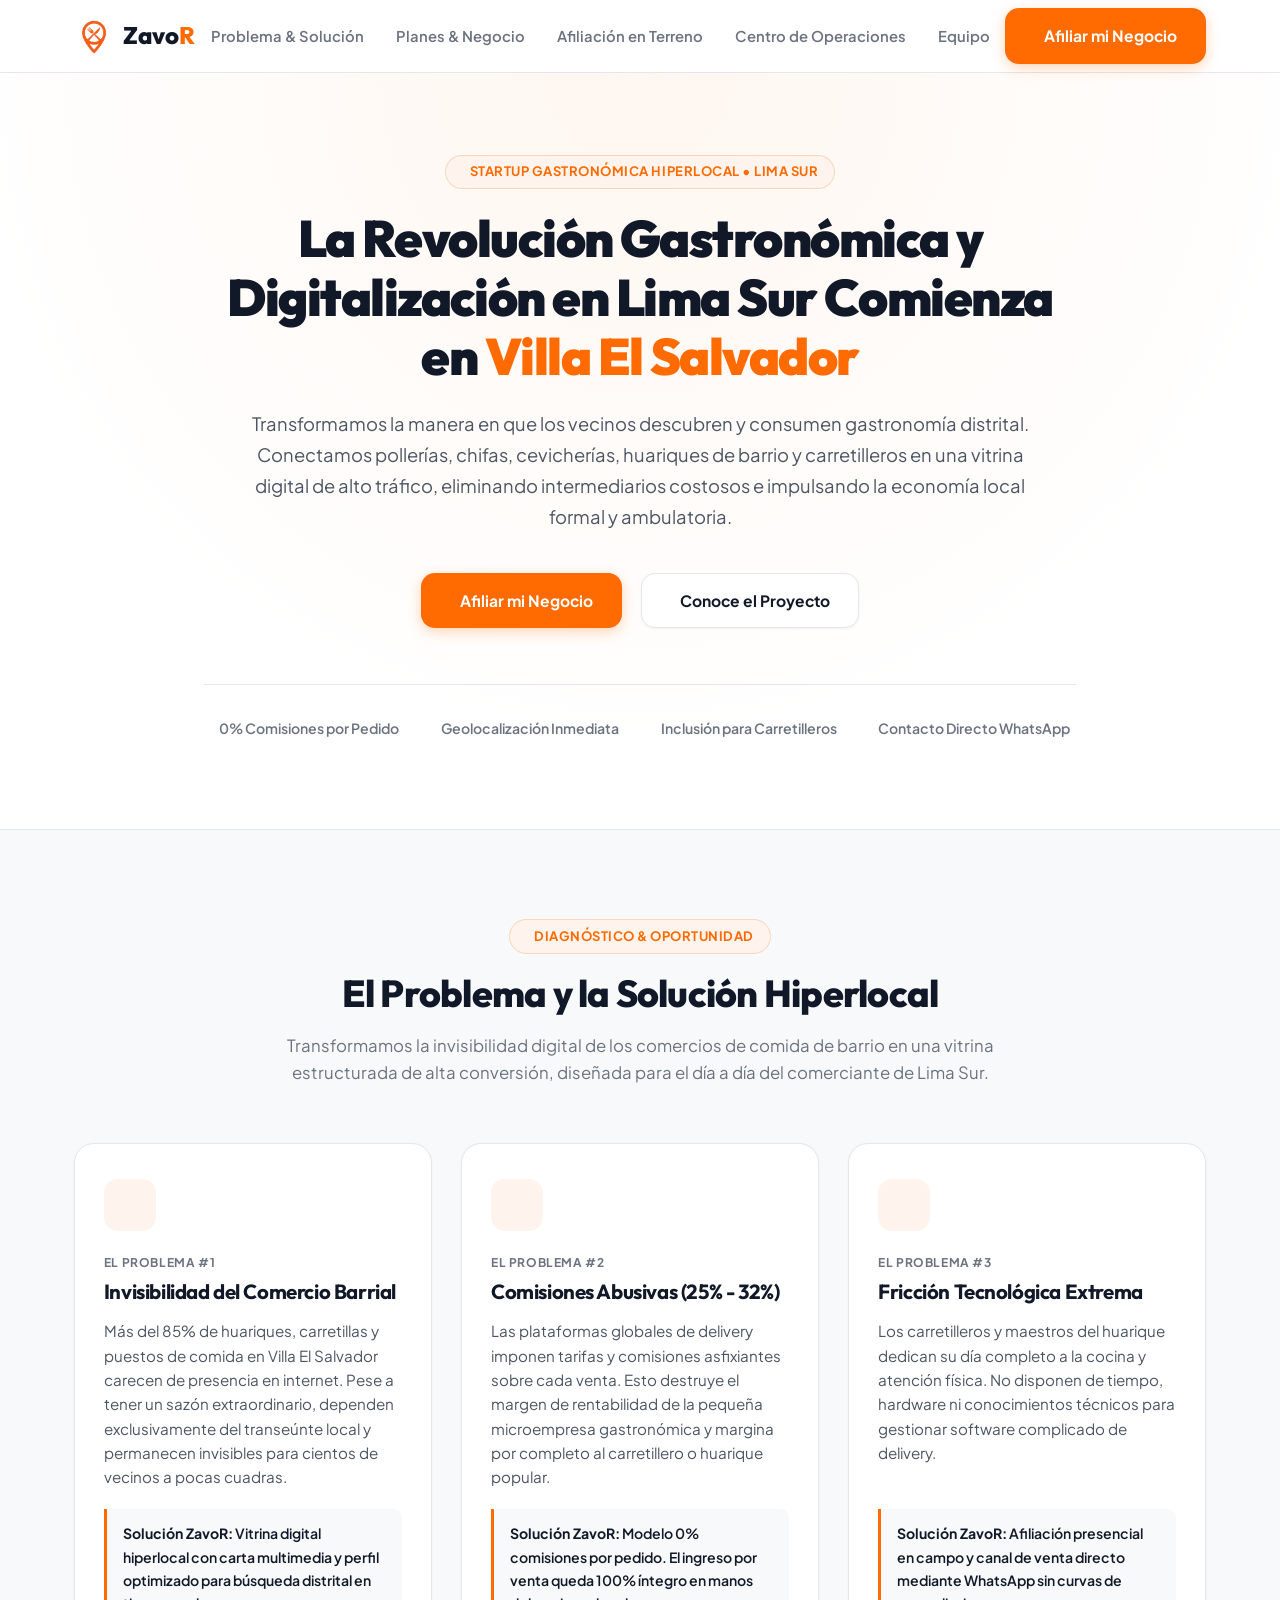
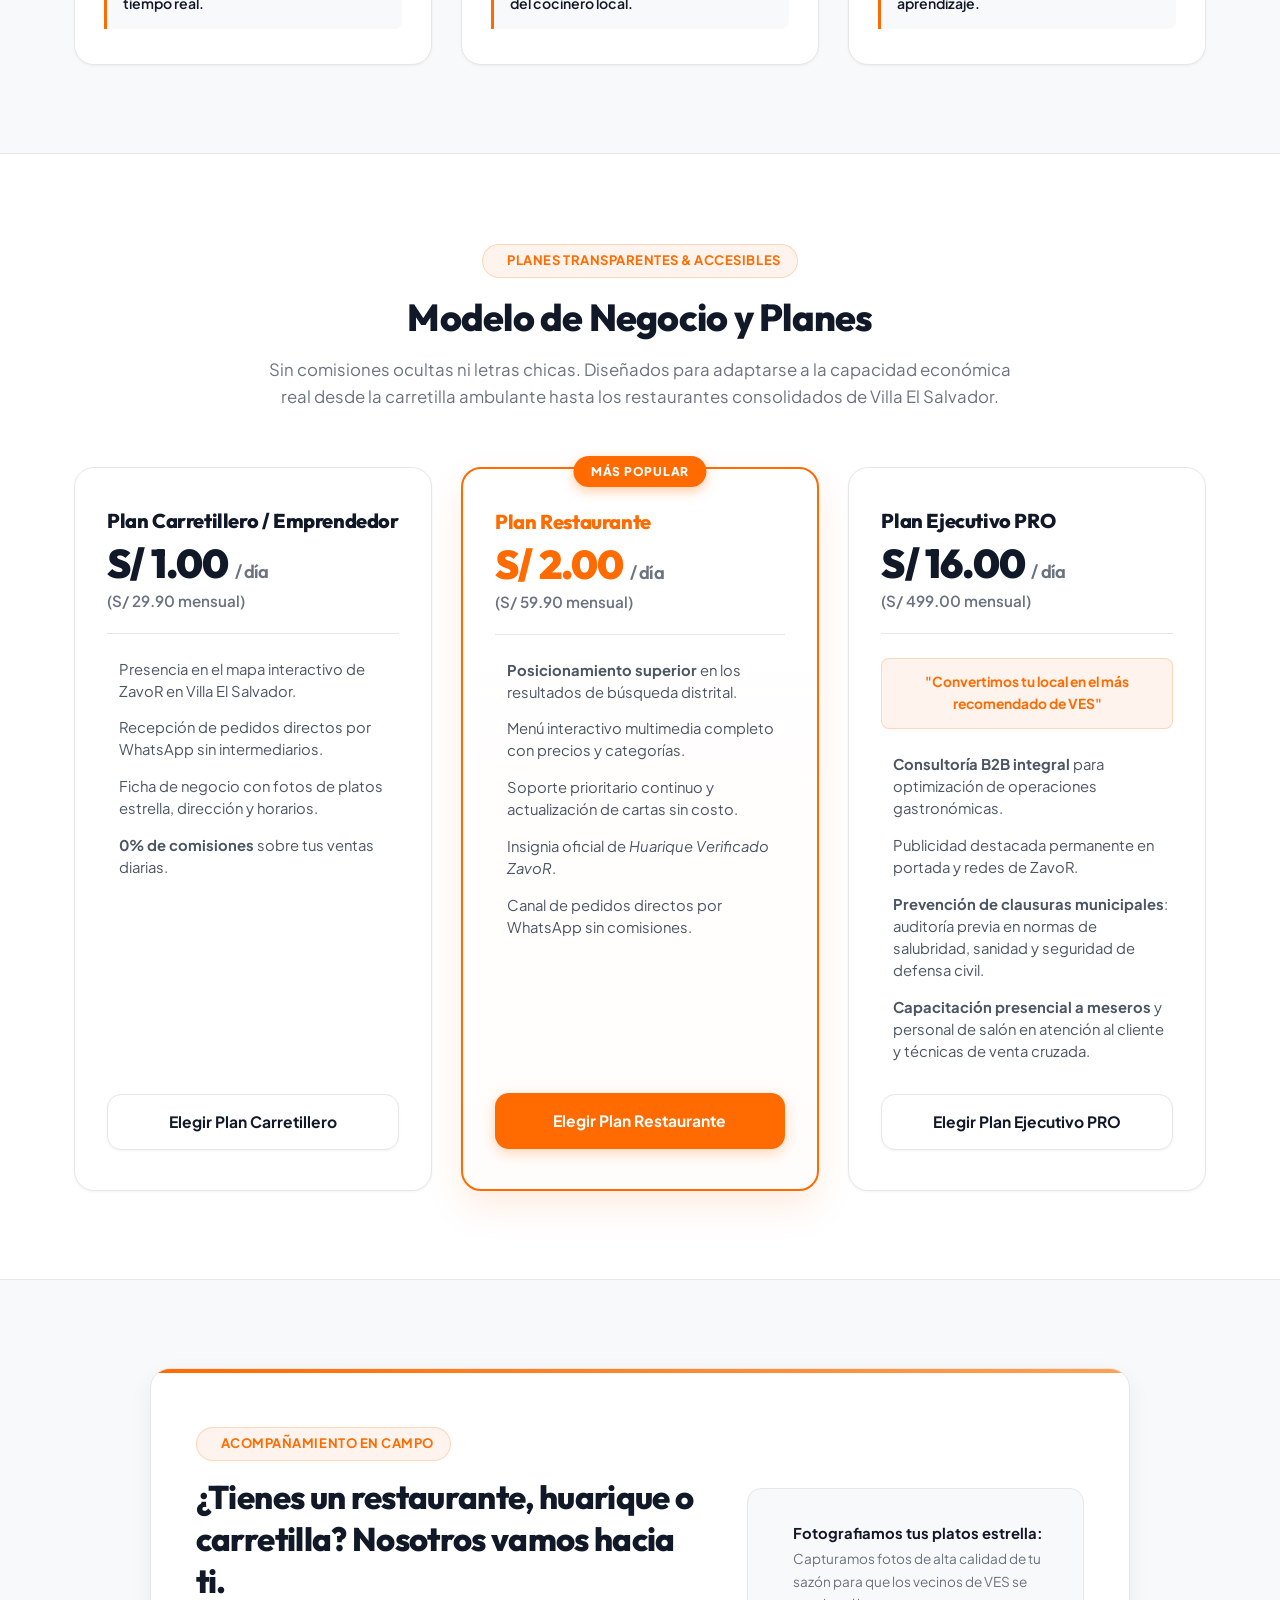
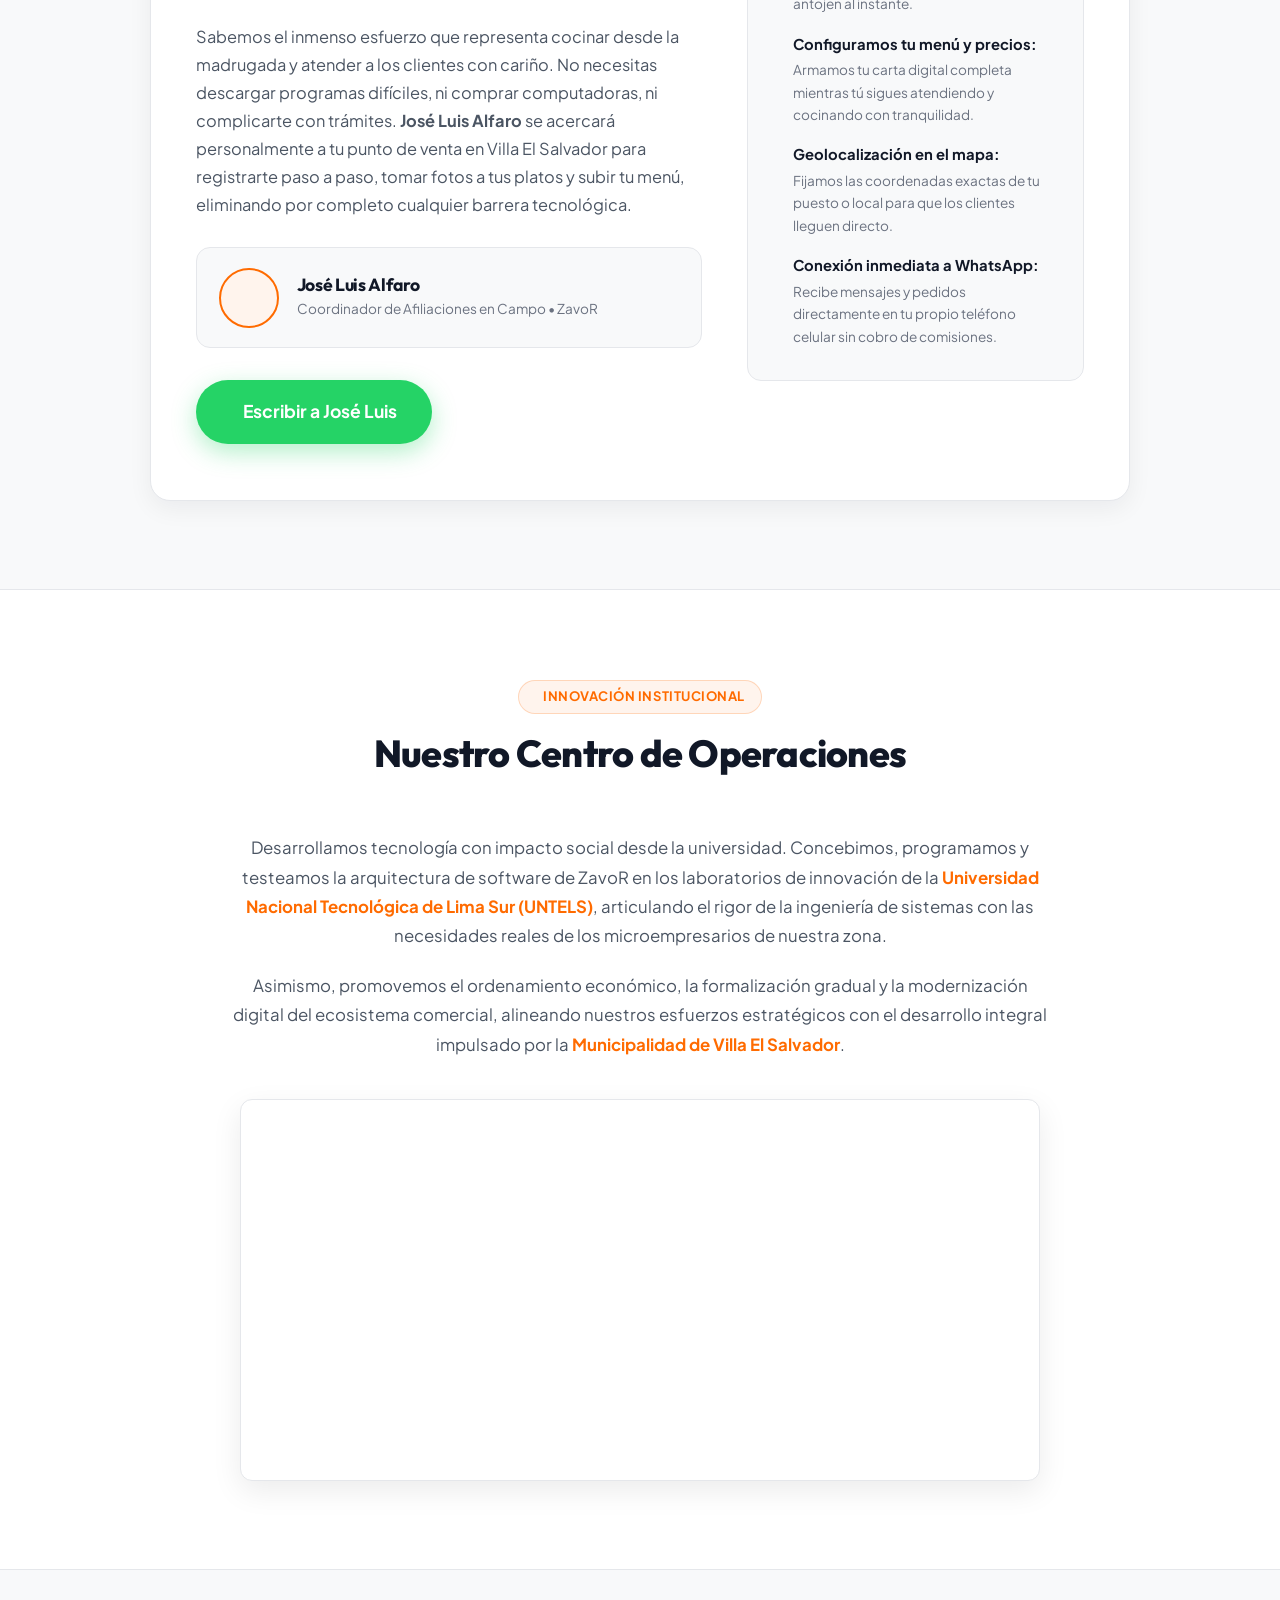
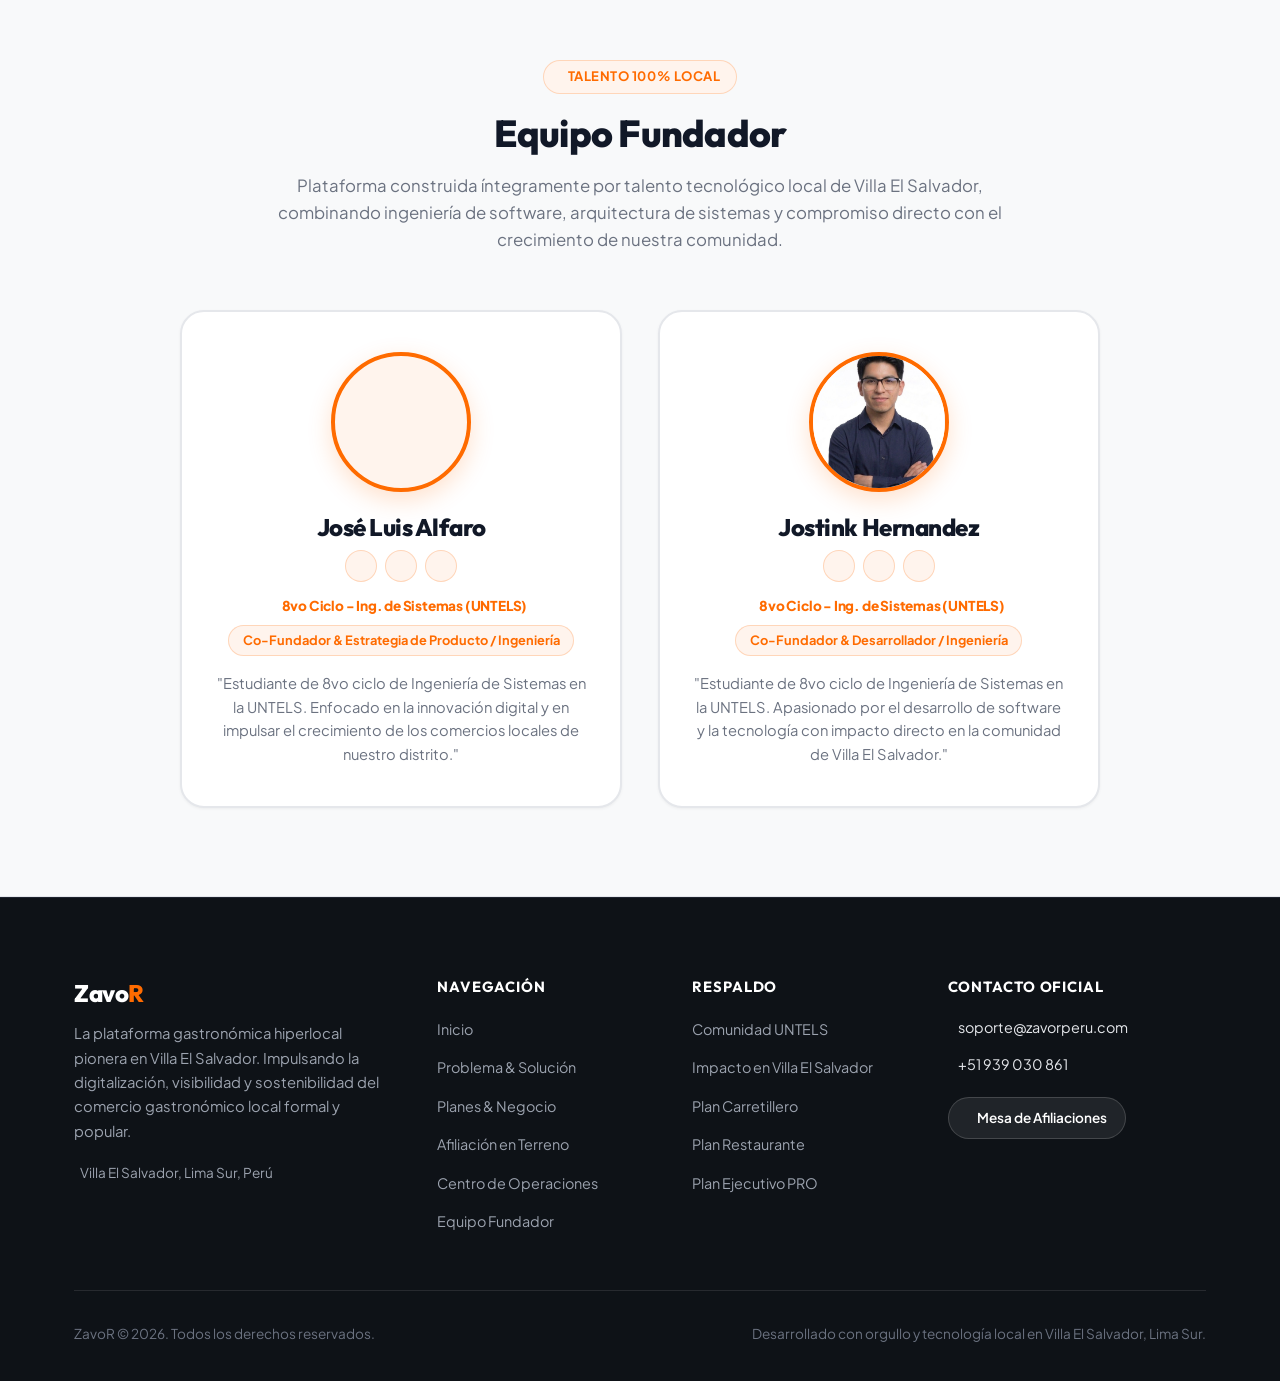
==== commit 83cb63a7: "Update fmt.Println message from 'Hello' to 'Goodbye'" ====
--- a/index.html
+++ b/index.html
@@ -816,12 +816,12 @@
             font-style: normal;
         }
 
-        /* 7. FOOTER CORPORATIVO */
+        /* 7. FOOTER CORPORATIVO (Fondo Negro de Alto Contraste) */
         .footer {
-            background-color: #FFFFFF;
-            border-top: 1px solid var(--border-color);
-            padding: 4.5rem 0 2rem;
-            color: var(--text-muted);
+            background-color: #0E1217;
+            border-top: 1px solid #1E242E;
+            padding: 5rem 0 2.2rem;
+            color: #9CA3AF;
         }
 
         .footer-grid {
@@ -832,37 +832,39 @@
         }
 
         .footer-brand h3 {
-            font-size: 1.45rem;
+            font-size: 1.5rem;
             font-weight: 800;
             margin-bottom: 0.8rem;
-            color: var(--text-heading);
+            color: #FFFFFF;
         }
 
         .footer-brand p {
             font-size: 0.925rem;
             line-height: 1.65;
             margin-bottom: 1.2rem;
+            color: #9CA3AF;
         }
 
         .footer-column h4 {
-            font-size: 0.95rem;
+            font-size: 0.92rem;
             font-weight: 700;
-            color: var(--text-heading);
+            color: #FFFFFF;
             text-transform: uppercase;
-            letter-spacing: 0.05em;
-            margin-bottom: 1.1rem;
+            letter-spacing: 0.06em;
+            margin-bottom: 1.2rem;
         }
 
         .footer-links {
             list-style: none;
             display: flex;
             flex-direction: column;
-            gap: 0.65rem;
+            gap: 0.75rem;
         }
 
         .footer-links a {
             font-size: 0.9rem;
-            color: var(--text-muted);
+            color: #9CA3AF;
+            transition: var(--transition);
         }
 
         .footer-links a:hover {
@@ -874,23 +876,55 @@
             align-items: center;
             gap: 0.65rem;
             font-size: 0.9rem;
-            color: var(--text-body);
-            margin-bottom: 0.75rem;
+            color: #E5E7EB;
+            margin-bottom: 0.85rem;
         }
 
         .footer-contact-item i {
             color: var(--orange-primary);
-            font-size: 1.2rem;
+            font-size: 1.25rem;
             flex-shrink: 0;
+        }
+
+        .footer-contact-item a {
+            color: #E5E7EB;
+            transition: var(--transition);
+        }
+
+        .footer-contact-item a:hover {
+            color: var(--orange-primary);
+        }
+
+        .footer-btn-affiliation {
+            display: inline-flex;
+            align-items: center;
+            gap: 0.6rem;
+            background: rgba(255, 255, 255, 0.08);
+            color: #FFFFFF !important;
+            border: 1px solid rgba(255, 255, 255, 0.16);
+            font-size: 0.85rem;
+            font-weight: 600;
+            padding: 0.55rem 1.15rem;
+            border-radius: var(--radius-full);
+            transition: var(--transition);
+            text-decoration: none;
+        }
+
+        .footer-btn-affiliation:hover {
+            background: var(--orange-primary);
+            border-color: var(--orange-primary);
+            color: #FFFFFF !important;
+            transform: translateY(-2px);
         }
 
         .footer-bottom {
             padding-top: 2rem;
-            border-top: 1px solid var(--border-color);
+            border-top: 1px solid rgba(255, 255, 255, 0.1);
             display: flex;
             align-items: center;
             justify-content: space-between;
             font-size: 0.85rem;
+            color: #6B7280;
             flex-wrap: wrap;
             gap: 1rem;
         }
@@ -1400,7 +1434,7 @@
                     <p>
                         La plataforma gastronómica hiperlocal pionera en Villa El Salvador. Impulsando la digitalización, visibilidad y sostenibilidad del comercio gastronómico local formal y popular.
                     </p>
-                    <div style="font-size: 0.85rem; color: var(--text-muted); display: flex; align-items: center; gap: 0.4rem;">
+                    <div style="font-size: 0.85rem; color: #9CA3AF; display: flex; align-items: center; gap: 0.4rem;">
                         <i class="ph ph-map-pin" style="color: var(--orange-primary);"></i> Villa El Salvador, Lima Sur, Perú
                     </div>
                 </div>
@@ -1442,8 +1476,8 @@
                         <a href="https://wa.me/51939030861" target="_blank" rel="noopener noreferrer">+51 939 030 861</a>
                     </div>
                     <div style="margin-top: 1.25rem;">
-                        <a href="https://wa.me/51939030861" target="_blank" rel="noopener noreferrer" class="btn btn-secondary" style="font-size: 0.85rem; padding: 0.55rem 1.1rem; border-radius: var(--radius-full);">
-                            <i class="ph ph-chat-circle-dots" style="color: var(--orange-primary);"></i>
+                        <a href="https://wa.me/51939030861" target="_blank" rel="noopener noreferrer" class="footer-btn-affiliation">
+                            <i class="ph ph-chat-circle-dots" style="color: var(--orange-primary); font-size: 1.1rem;"></i>
                             Mesa de Afiliaciones
                         </a>
                     </div>
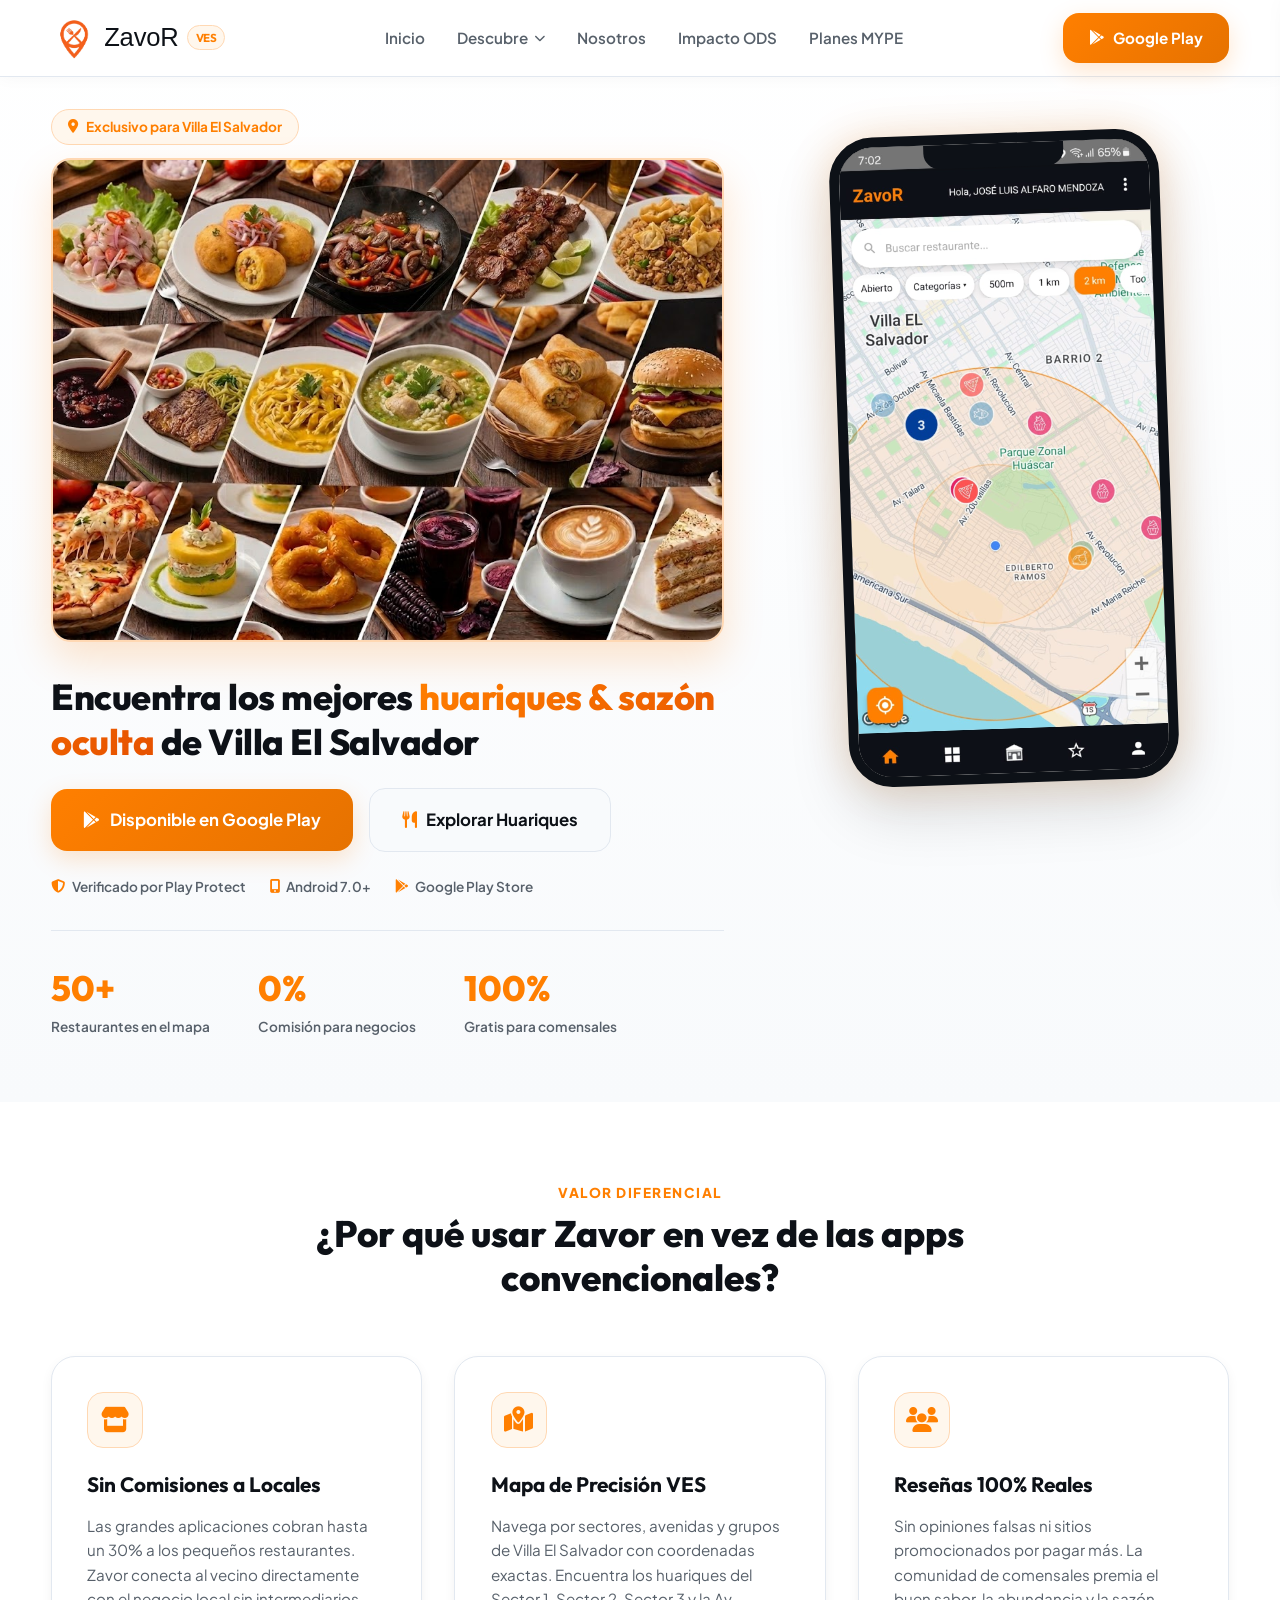
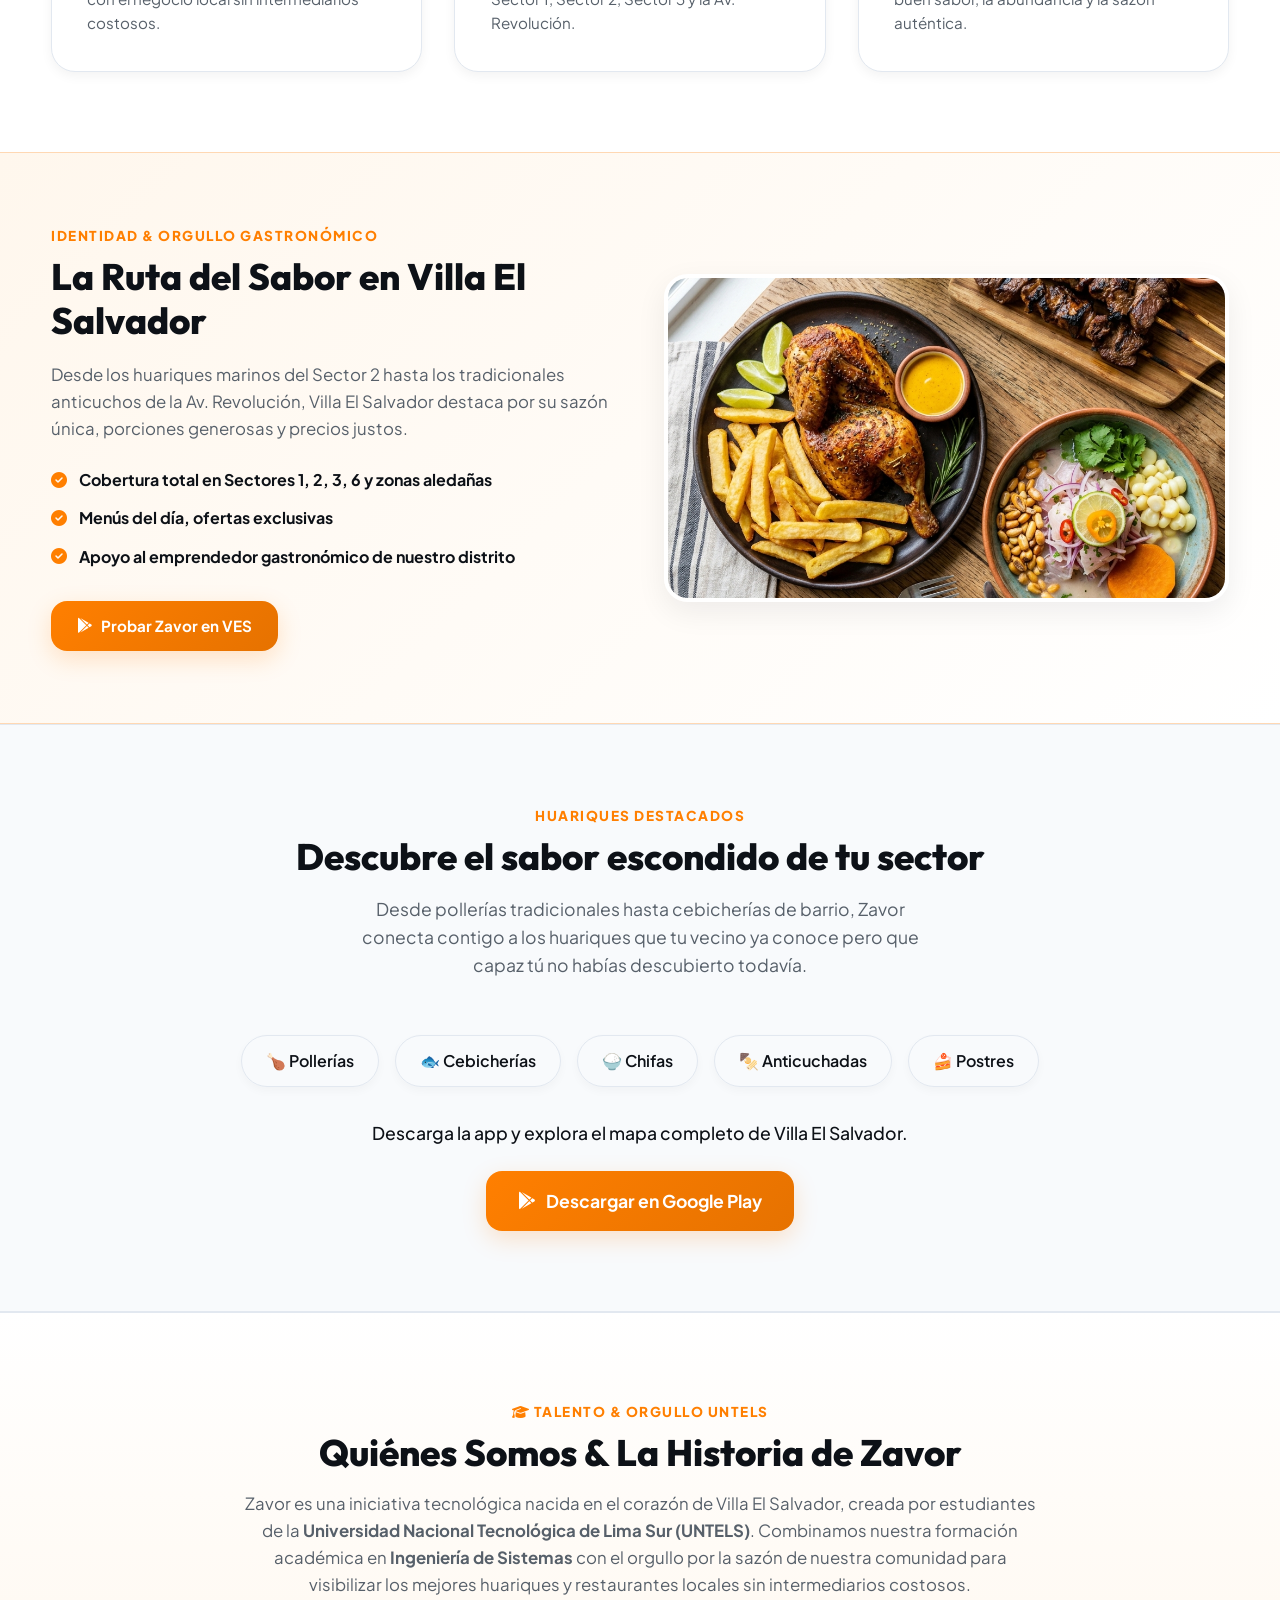
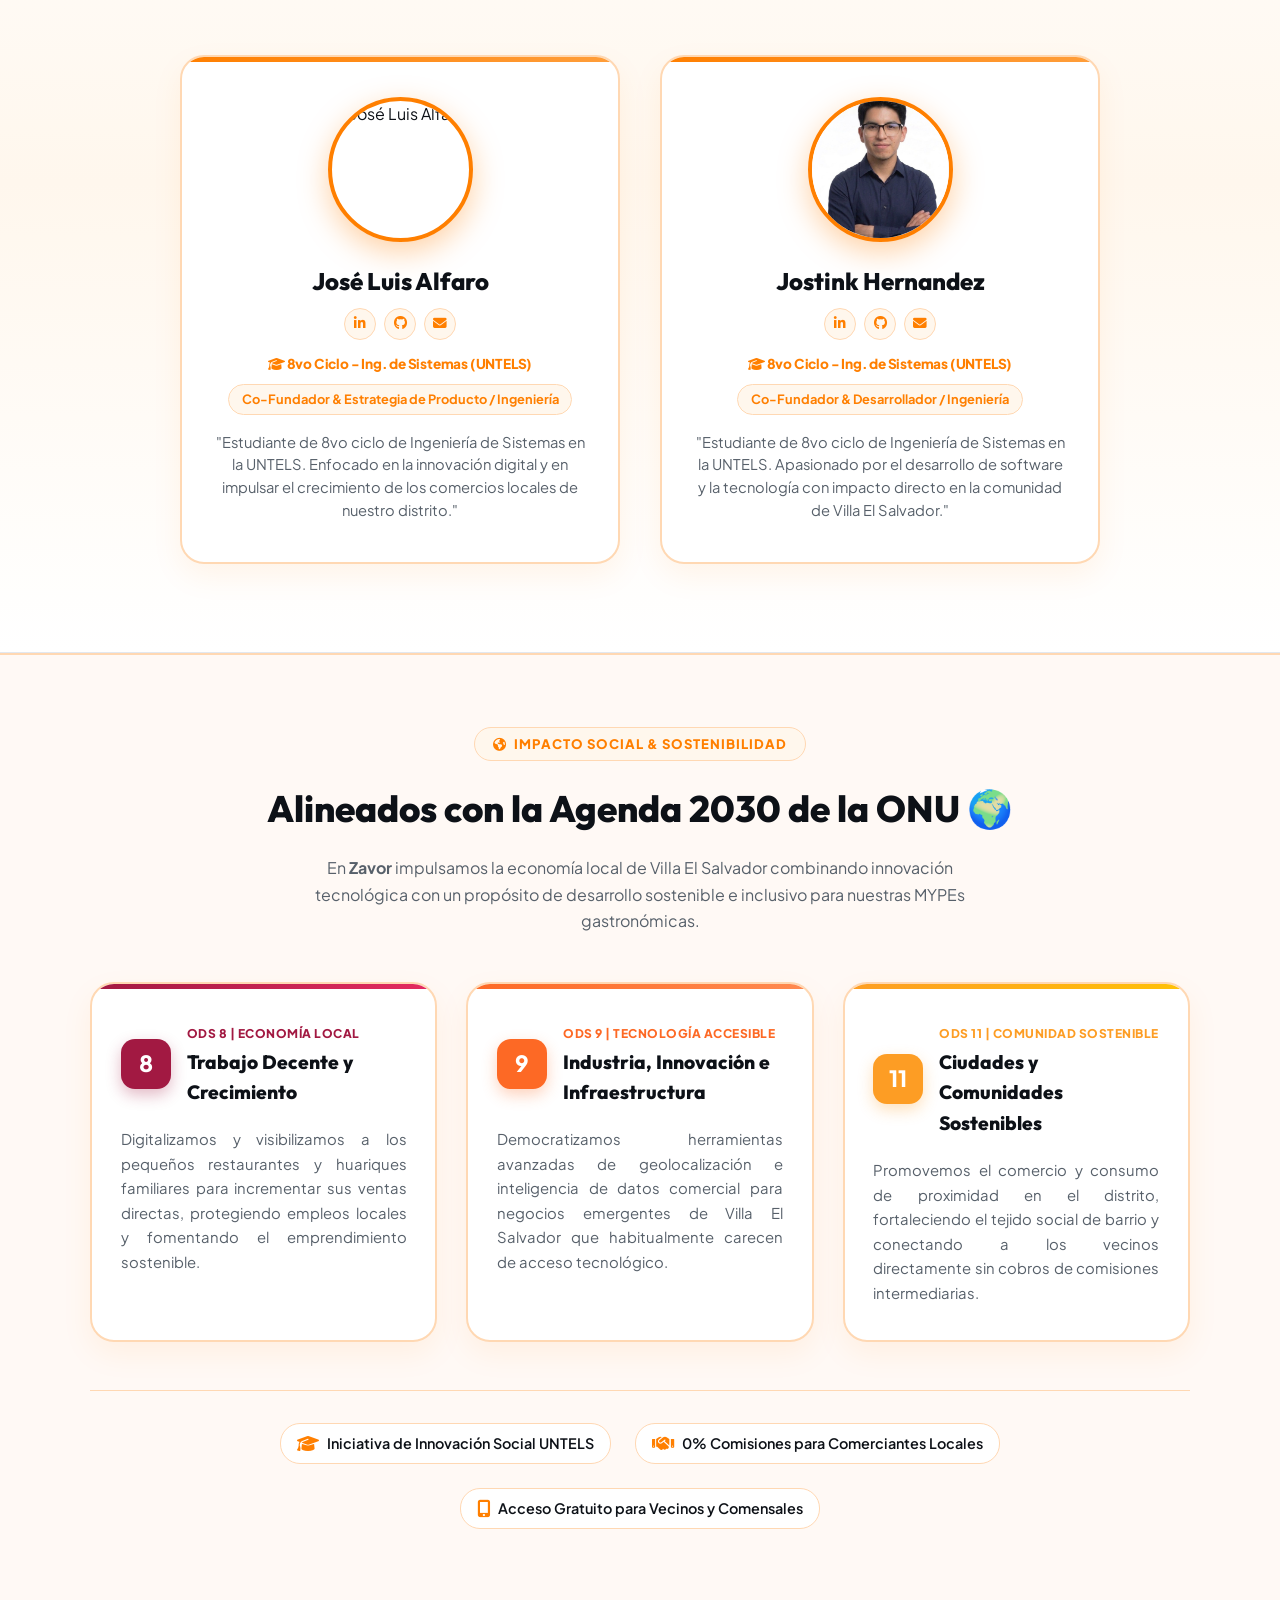
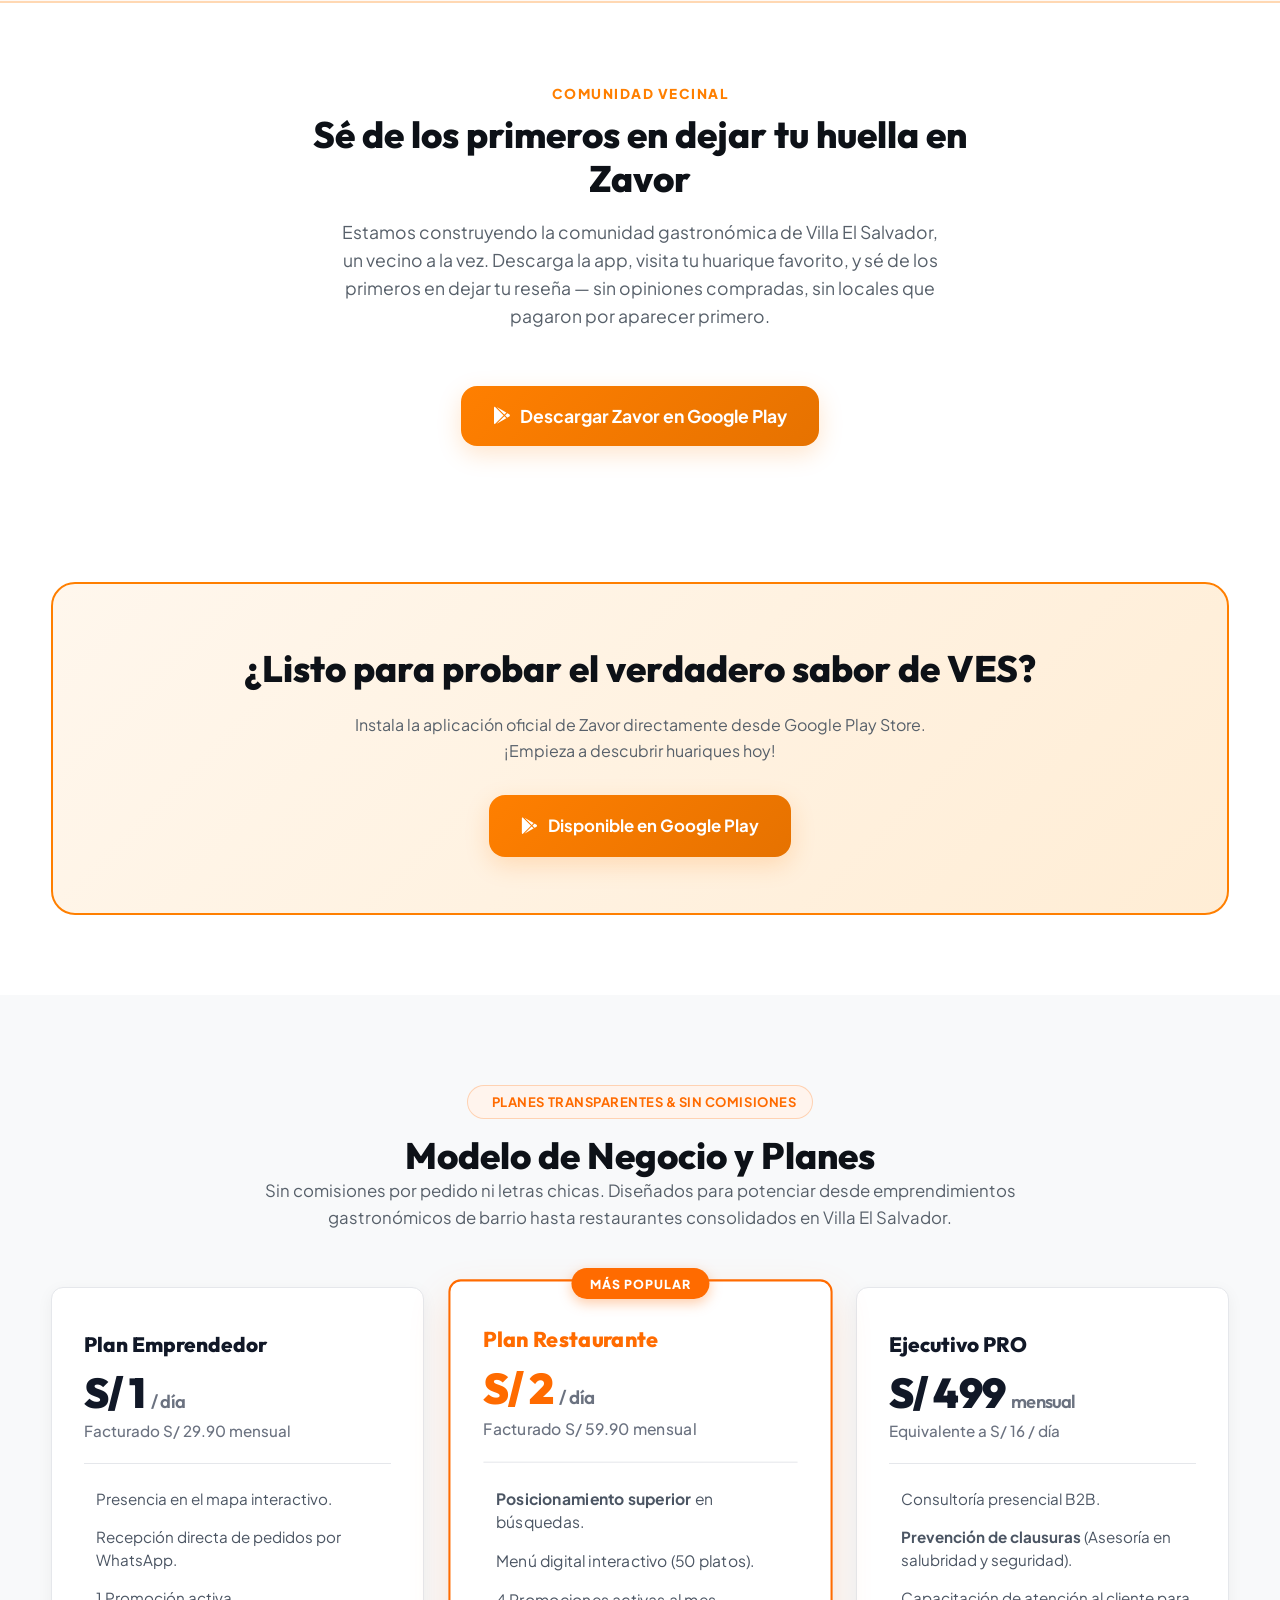
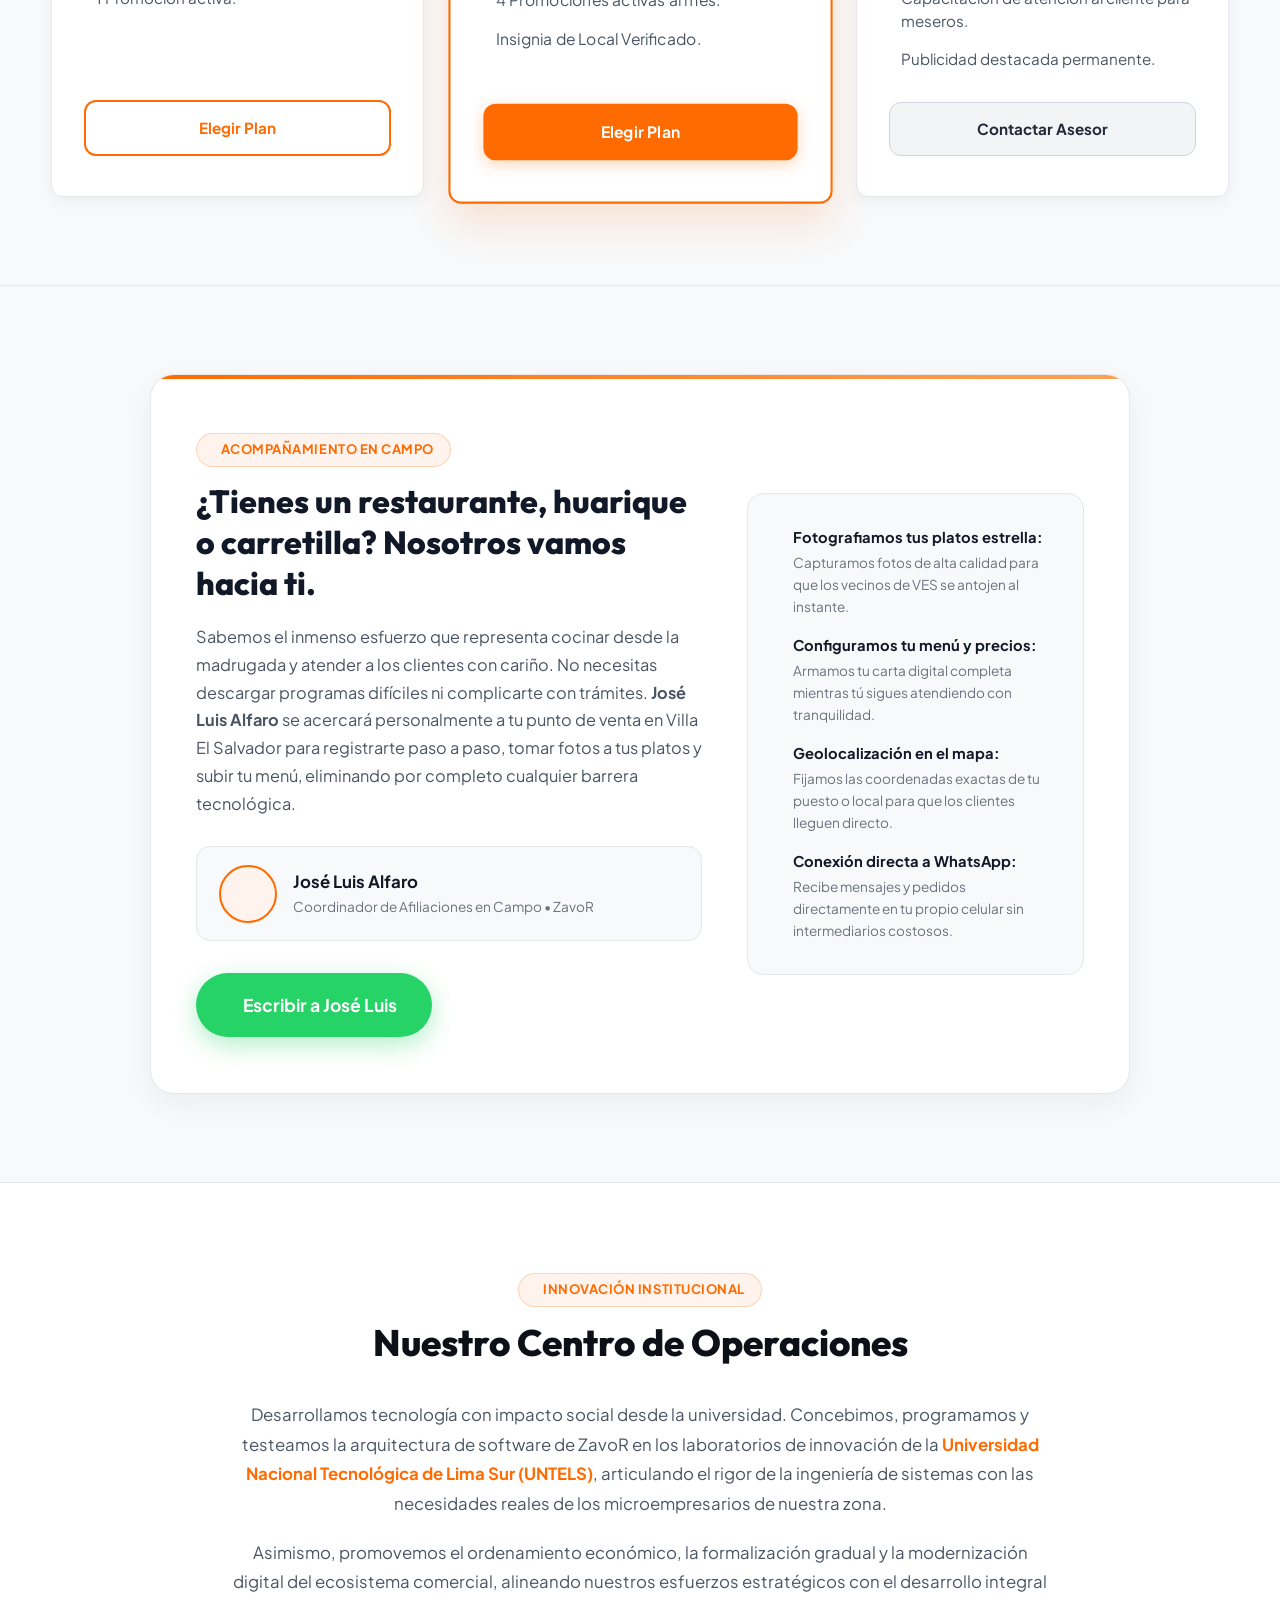
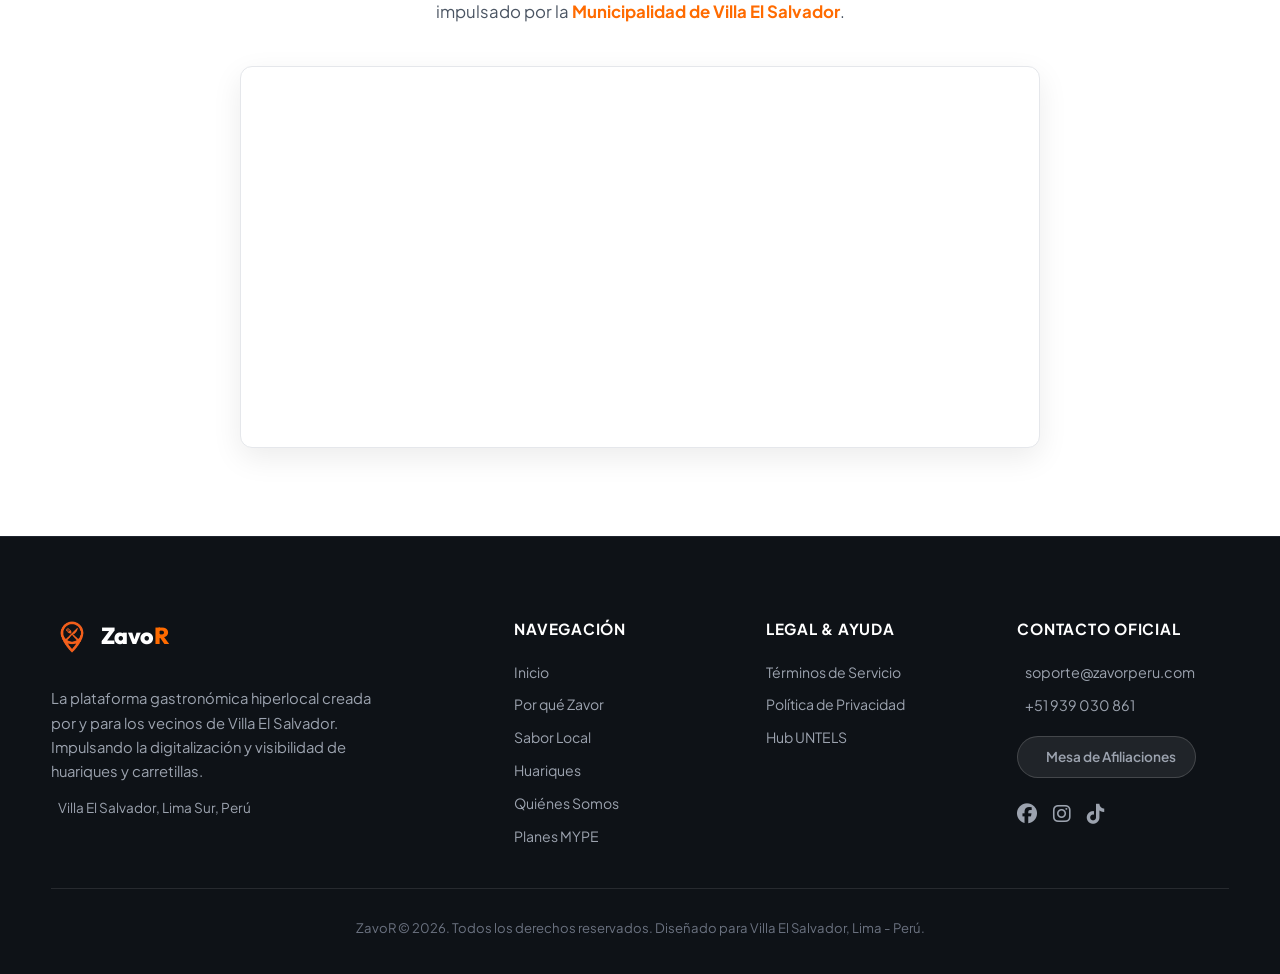
==== commit 1db6a1c0: "Change greeting from 'Hello' to 'Goodbye'" ====
--- a/index.html
+++ b/index.html
@@ -1,33 +1,61 @@
 <!DOCTYPE html>
-<html lang="es">
+<html lang="es-PE">
 
 <head>
     <meta charset="UTF-8">
-    <meta name="viewport" content="width=device-width, initial-scale=1.0">
-    <title>ZavoR | Plataforma Gastronómica Hiperlocal • Villa El Salvador</title>
-    
-    <!-- Metadatos SEO Primarios -->
-    <meta name="description" content="ZavoR es la plataforma gastronómica hiperlocal de Villa El Salvador (Lima Sur). Digitalizamos huariques, pollerías, chifas, cevicherías y carretillas con planes accesibles y 0% de comisiones abusivas.">
-    <meta name="keywords" content="ZavoR, Villa El Salvador, Gastronomía Lima Sur, Huariques, Carretillas, Digitalización MYPE, Pitch Deck, ProInnóvate, Startup Perú, UNTELS, Planes ZavoR">
-    <meta name="author" content="José Luis Alfaro & Jostink Hernandez - ZavoR Technologies">
+    <meta name="viewport" content="width=device-width, initial-scale=1.0, maximum-scale=1.0, user-scalable=no">
+
+    <!-- SEO Principal y Metadatos de Busqueda -->
+    <title>ZavoR App | Todo cerca de ti — Villa El Salvador</title>
+    <meta name="description"
+        content="ZavoR: Todo cerca de ti. Encuentra los mejores huariques, pollerias y comida criolla de Villa El Salvador sin intermediarios. Liderado por el CEO Jose Luis Alfaro (UNTELS). ¡Descarga en Google Play!">
+    <meta name="keywords"
+        content="Zavor, ZavoR App, Todo cerca de ti, Huariques, Villa El Salvador, Pollerias, Cebicherias, Comida Peruana, Jose Luis Alfaro CEO, Jostink Hernandez, UNTELS, Gastronomia VES, Descargar Zavor Google Play">
+    <meta name="author" content="Jose Luis Alfaro - CEO & Co-Fundador de ZavoR App">
     <meta name="robots" content="index, follow">
     <link rel="canonical" href="https://zavorperu.com/">
-    <meta name="theme-color" content="#FF6B00">
-
-    <!-- Open Graph / Redes Sociales -->
+
+    <!-- Branding Movil y PWA -->
+    <meta name="theme-color" content="#FF7F00">
+    <meta name="apple-mobile-web-app-capable" content="yes">
+    <meta name="apple-mobile-web-app-status-bar-style" content="default">
+    <link rel="manifest" href="site.webmanifest">
+
+    <!-- Favicon e Iconos para Buscadores (Google Search Logo & Snippet) -->
+    <link rel="icon" type="image/png" sizes="32x32" href="static/images/logo_transparent.png">
+    <link rel="icon" type="image/png" sizes="192x192" href="static/images/logo_transparent.png">
+    <link rel="apple-touch-icon" sizes="180x180" href="static/images/logo_transparent.png">
+    <link rel="shortcut icon" href="static/images/logo_transparent.png">
+
+    <!-- Open Graph / Meta Compartir (WhatsApp, Facebook, LinkedIn) -->
     <meta property="og:type" content="website">
+    <meta property="og:title" content="ZavoR App — Todo cerca de ti | Villa El Salvador">
+    <meta property="og:description" content="Todo cerca de ti: descubre los mejores huariques, pollerias y la sazon autentica de Villa El Salvador sin intermediarios.">
+    <meta property="og:image" content="https://zavorperu.com/static/images/logo_transparent.png">
     <meta property="og:url" content="https://zavorperu.com/">
-    <meta property="og:title" content="ZavoR | Revolución Gastronómica y Digitalización en Lima Sur">
-    <meta property="og:description" content="Digitalización hiperlocal para huariques y carretillas de Villa El Salvador. Conoce nuestros planes y nuestro proyecto para inversionistas.">
-    <meta property="og:image" content="https://zavorperu.com/static/images/logo_transparent.png">
-
-    <!-- Tipografía Google Fonts & Íconos Lineales Phosphor -->
+    <meta property="og:site_name" content="ZavoR App">
+    <meta property="og:locale" content="es_PE">
+
+    <!-- Twitter Card -->
+    <meta name="twitter:card" content="summary_large_image">
+    <meta name="twitter:title" content="ZavoR App — Todo cerca de ti">
+    <meta name="twitter:description" content="Todo cerca de ti: encuentra los mejores huariques de Villa El Salvador con ZavoR App.">
+    <meta name="twitter:image" content="https://zavorperu.com/static/images/logo_transparent.png">
+
+    <!-- Google Fonts (Poppins, Outfit, Plus Jakarta Sans) -->
     <link rel="preconnect" href="https://fonts.googleapis.com">
     <link rel="preconnect" href="https://fonts.gstatic.com" crossorigin>
-    <link href="https://fonts.googleapis.com/css2?family=Outfit:wght@400;500;600;700;800;900&family=Plus+Jakarta+Sans:wght@400;500;600;700&display=swap" rel="stylesheet">
-    <link rel="stylesheet" type="text/css" href="https://unpkg.com/@phosphor-icons/web@2.1.1/src/regular/style.css">
-
-    <!-- Marcado Estructurado JSON-LD (Schema.org) -->
+    <link
+        href="https://fonts.googleapis.com/css2?family=Poppins:wght@400;500;600;700;800&family=Outfit:wght@600;700;800;900&family=Plus+Jakarta+Sans:wght@400;500;600;700&display=swap"
+        rel="stylesheet">
+
+    <!-- FontAwesome 6 -->
+    <link rel="stylesheet" href="https://cdnjs.cloudflare.com/ajax/libs/font-awesome/6.4.0/css/all.min.css">
+
+    <!-- Custom CSS (v31.0 con Solo Modo Claro activado) -->
+    <link rel="stylesheet" href="static/css/styles.css?v=31.0">
+
+    <!-- Datos Estructurados Schema.org para Google Search (Logo, CEO, Organizacion y Subtitulos / Sitelinks con descripcion) -->
     <script type="application/ld+json">
     {
       "@context": "https://schema.org",
@@ -35,193 +63,487 @@
         {
           "@type": "Organization",
           "@id": "https://zavorperu.com/#organization",
-          "name": "ZavoR",
-          "url": "https://zavorperu.com/",
-          "logo": "https://zavorperu.com/static/images/logo_transparent.png",
-          "description": "Plataforma gastronómica hiperlocal de digitalización para huariques y carretillas en Villa El Salvador, Lima Sur.",
+          "name": "ZavoR App",
+          "alternateName": "ZavoR Villa El Salvador",
+          "slogan": "Todo cerca de ti",
+          "url": "https://zavorperu.com",
+          "logo": {
+            "@type": "ImageObject",
+            "url": "https://zavorperu.com/static/images/logo_transparent.png",
+            "caption": "Logo Oficial de ZavoR App"
+          },
+          "image": "https://zavorperu.com/static/images/logo_transparent.png",
+          "description": "Plataforma web y movil gastronomica para visibilizar y conectar a comensales con huariques y restaurantes locales en Villa El Salvador sin intermediarios.",
+          "founder": {
+            "@type": "Person",
+            "@id": "https://zavorperu.com/#ceo-alfaro",
+            "name": "Jose Luis Alfaro",
+            "jobTitle": "Chief Executive Officer (CEO) & Co-Fundador",
+            "alumniOf": {
+              "@type": "EducationalOrganization",
+              "name": "Universidad Nacional Tecnologica de Lima Sur (UNTELS)"
+            },
+            "email": "alfaromendozajoseluis3@gmail.com",
+            "sameAs": [
+              "https://www.linkedin.com/in/jose-luis-alfaro-mendoza-71b59a3a2/",
+              "https://github.com/Alfaro33-stack"
+            ]
+          },
+          "sameAs": [
+            "https://www.facebook.com/profile.php?id=61592913501711",
+            "https://www.instagram.com/zavor_app/",
+            "https://www.tiktok.com/@zavorapp"
+          ]
+        },
+        {
+          "@type": "Person",
+          "@id": "https://zavorperu.com/#ceo-alfaro",
+          "name": "Jose Luis Alfaro",
+          "jobTitle": "CEO & Co-Fundador",
+          "worksFor": {
+            "@id": "https://zavorperu.com/#organization"
+          },
+          "description": "Estudiante de 8vo ciclo de Ingenieria de Sistemas (UNTELS) y CEO de ZavoR App. Lidera la estrategia tecnologica y de impacto social para el comercio gastronomico en Villa El Salvador.",
+          "image": "https://zavorperu.com/static/images/CEO_Alfaro.png",
+          "url": "https://www.linkedin.com/in/jose-luis-alfaro-mendoza-71b59a3a2/"
+        },
+        {
+          "@type": "Person",
+          "@id": "https://zavorperu.com/#jostink-hernandez",
+          "name": "Jostink Hernandez",
+          "jobTitle": "Co-Fundador & Desarrollador / Ingenieria",
+          "worksFor": {
+            "@id": "https://zavorperu.com/#organization"
+          },
           "email": "soporte@zavorperu.com",
-          "telephone": "+51939030861",
-          "address": {
-            "@type": "PostalAddress",
-            "addressLocality": "Villa El Salvador",
-            "addressRegion": "Lima",
-            "addressCountry": "PE"
-          }
+          "image": "https://zavorperu.com/static/images/CEO_Jostink.png",
+          "url": "https://www.linkedin.com/in/jostink-alessandro-hernandez-cruces-618082268/",
+          "sameAs": [
+            "https://www.linkedin.com/in/jostink-alessandro-hernandez-cruces-618082268/",
+            "https://github.com/Alessandro1628"
+          ]
         },
         {
           "@type": "WebSite",
           "@id": "https://zavorperu.com/#website",
-          "url": "https://zavorperu.com/",
-          "name": "ZavoR Perú",
+          "url": "https://zavorperu.com",
+          "name": "ZavoR App | Todo cerca de ti",
           "publisher": {
             "@id": "https://zavorperu.com/#organization"
-          }
+          },
+          "inLanguage": "es-PE"
+        },
+        {
+          "@type": "ItemList",
+          "name": "Subtitulos y Enlaces de Sitio (Sitelinks)",
+          "itemListElement": [
+            {
+              "@type": "SiteNavigationElement",
+              "position": 1,
+              "name": "Huariques Destacados de VES",
+              "description": "Explora pollerias, cebicherias, chifas y anticucherias con la mejor sazon en Villa El Salvador.",
+              "url": "https://zavorperu.com/#huariques"
+            },
+            {
+              "@type": "SiteNavigationElement",
+              "position": 2,
+              "name": "Por que Zavor",
+              "description": "Plataforma sin comisiones abusivas para comensales y emprendedores gastronomicos de VES.",
+              "url": "https://zavorperu.com/#por-que-zavor"
+            },
+            {
+              "@type": "SiteNavigationElement",
+              "position": 3,
+              "name": "Quienes Somos & Historia",
+              "description": "Iniciativa tecnologica y social desarrollada por estudiantes de Ingenieria de Sistemas de la UNTELS.",
+              "url": "https://zavorperu.com/#nosotros"
+            },
+            {
+              "@type": "SiteNavigationElement",
+              "position": 4,
+              "name": "Impacto Social ODS",
+              "description": "Alineados con la Agenda 2030 de la ONU impulsando el trabajo decente y el comercio de proximidad.",
+              "url": "https://zavorperu.com/#ods"
+            },
+            {
+              "@type": "SiteNavigationElement",
+              "position": 5,
+              "name": "Disponible en Google Play",
+              "description": "Descarga gratuita de la app oficial de ZavoR para telefonos inteligentes Android.",
+              "url": "https://play.google.com/store/apps/details?id=com.zavor.app&hl=es_PE"
+            }
+          ]
+        },
+        {
+          "@type": "SoftwareApplication",
+          "@id": "https://zavorperu.com/#app",
+          "name": "ZavoR App",
+          "operatingSystem": "Android",
+          "applicationCategory": "Food & Drink",
+          "offers": {
+            "@type": "Offer",
+            "price": "0",
+            "priceCurrency": "PEN"
+          },
+          "aggregateRating": {
+            "@type": "AggregateRating",
+            "ratingValue": "4.9",
+            "ratingCount": "128",
+            "reviewCount": "128"
+          },
+          "installUrl": "https://play.google.com/store/apps/details?id=com.zavor.app&hl=es_PE"
+        },
+        {
+          "@type": "FAQPage",
+          "@id": "https://zavorperu.com/#faq",
+          "mainEntity": [
+            {
+              "@type": "Question",
+              "name": "¿Que es ZavoR y como funciona en Villa El Salvador?",
+              "acceptedAnswer": {
+                "@type": "Answer",
+                "text": "ZavoR es una plataforma y app movil desarrollada por estudiantes de Ingenieria de Sistemas de la UNTELS para geolocalizar y conectar comensales con los mejores huariques, pollerias y restaurantes locales en Villa El Salvador sin comisiones intermediarias."
+              }
+            },
+            {
+              "@type": "Question",
+              "name": "¿Quien es el CEO y fundador de ZavoR?",
+              "acceptedAnswer": {
+                "@type": "Answer",
+                "text": "El CEO y Co-Fundador de ZavoR es Jose Luis Alfaro, estudiante de 8vo ciclo de Ingenieria de Sistemas en la UNTELS."
+              }
+            },
+            {
+              "@type": "Question",
+              "name": "¿Como descargar la aplicacion oficial ZavoR?",
+              "acceptedAnswer": {
+                "@type": "Answer",
+                "text": "Puedes descargar ZavoR gratis desde Google Play Store para cualquier telefono inteligente Android."
+              }
+            }
+          ]
         }
       ]
     }
     </script>
-
-    <!-- ESTILOS CSS3 PUROS: Arquitectura Minimalista, Limpia y Responsiva -->
+    <link rel="stylesheet" type="text/css" href="https://unpkg.com/@phosphor-icons/web@2.1.1/src/regular/style.css">
+
+    <!-- Estilos Complementarios para Secciones de Planes, Terreno y Hub (Al final) -->
     <style>
-        :root {
-            --orange-primary: #FF6B00;
-            --orange-hover: #E05E00;
-            --orange-soft: #FFF4ED;
-            --orange-border: rgba(255, 107, 0, 0.22);
-            --bg-white: #FFFFFF;
-            --bg-light: #F8F9FA;
-            --bg-subtle: #F1F3F5;
-            --text-heading: #111827;
-            --text-body: #4B5563;
-            --text-muted: #6B7280;
-            --border-color: #E5E7EB;
-            --border-hover: #D1D5DB;
-            --shadow-sm: 0 1px 3px rgba(0, 0, 0, 0.05);
-            --shadow-md: 0 8px 24px rgba(17, 24, 39, 0.06);
-            --shadow-lg: 0 16px 36px rgba(255, 107, 0, 0.12);
-            --radius-sm: 8px;
-            --radius-md: 14px;
-            --radius-lg: 20px;
-            --radius-full: 9999px;
-            --transition: all 0.25s cubic-bezier(0.16, 1, 0.3, 1);
-            --container-max: 1180px;
-        }
-
-        *, *::before, *::after {
-            box-sizing: border-box;
-            margin: 0;
-            padding: 0;
-        }
-
-        html {
-            scroll-behavior: smooth;
-            font-size: 16px;
-        }
-
-        body {
-            font-family: 'Plus Jakarta Sans', -apple-system, BlinkMacSystemFont, 'Segoe UI', Roboto, sans-serif;
-            color: var(--text-body);
-            background-color: var(--bg-white);
-            line-height: 1.65;
-            -webkit-font-smoothing: antialiased;
-            -moz-osx-font-smoothing: grayscale;
-        }
-
-        h1, h2, h3, h4, .font-heading {
-            font-family: 'Outfit', sans-serif;
-            color: var(--text-heading);
-            line-height: 1.25;
-            letter-spacing: -0.02em;
-        }
-
-        a {
+        /* Menú Desplegable en Header (Dropdown) */
+        .nav-dropdown {
+            position: relative;
+            display: inline-flex;
+            align-items: center;
+        }
+        .nav-dropdown-btn {
+            display: inline-flex;
+            align-items: center;
+            gap: 0.35rem;
+            cursor: pointer;
+            padding: 0.35rem 0;
+            color: var(--text-muted);
+            font-size: 0.95rem;
+            font-weight: 600;
+            transition: color 0.2s ease;
             text-decoration: none;
-            color: inherit;
-            transition: var(--transition);
-        }
-
-        img {
-            max-width: 100%;
-            height: auto;
-            display: block;
-        }
-
-        .container {
-            width: 100%;
-            max-width: var(--container-max);
-            margin: 0 auto;
-            padding: 0 1.5rem;
-        }
-
-        /* Secciones */
-        .section {
+        }
+        .nav-dropdown-btn:hover,
+        .nav-dropdown:hover .nav-dropdown-btn {
+            color: var(--orange-primary, #FF6B00);
+        }
+        .nav-dropdown-icon {
+            font-size: 0.7rem;
+            transition: transform 0.25s ease, color 0.25s ease;
+            margin-top: 1px;
+        }
+        .nav-dropdown:hover .nav-dropdown-icon {
+            transform: rotate(180deg);
+            color: var(--orange-primary, #FF6B00);
+        }
+        .nav-dropdown-menu {
+            position: absolute;
+            top: 100%;
+            left: 50%;
+            transform: translateX(-50%) translateY(10px);
+            background: #FFFFFF;
+            border: 1px solid #E5E7EB;
+            border-radius: 14px;
+            padding: 0.5rem;
+            min-width: 220px;
+            box-shadow: 0 14px 35px rgba(0, 0, 0, 0.08), 0 4px 12px rgba(0, 0, 0, 0.03);
+            opacity: 0;
+            visibility: hidden;
+            pointer-events: none;
+            transition: opacity 0.22s ease, transform 0.22s ease, visibility 0.22s;
+            z-index: 1010;
+            display: flex;
+            flex-direction: column;
+            gap: 0.25rem;
+        }
+        .nav-dropdown-menu::before {
+            content: '';
+            position: absolute;
+            top: -12px;
+            left: 0;
+            right: 0;
+            height: 12px;
+        }
+        .nav-dropdown:hover .nav-dropdown-menu,
+        .nav-dropdown:focus-within .nav-dropdown-menu {
+            opacity: 1;
+            visibility: visible;
+            pointer-events: auto;
+            transform: translateX(-50%) translateY(0);
+        }
+        .nav-dropdown-item {
+            display: flex;
+            align-items: center;
+            gap: 0.75rem;
+            padding: 0.65rem 0.95rem;
+            border-radius: 10px;
+            color: #374151 !important;
+            font-size: 0.9rem;
+            font-weight: 600;
+            text-decoration: none;
+            transition: all 0.2s ease;
+            white-space: nowrap;
+        }
+        .nav-dropdown-item i {
+            font-size: 0.95rem;
+            color: #FF6B00;
+            width: 18px;
+            text-align: center;
+            transition: transform 0.2s ease;
+        }
+        .nav-dropdown-item:hover {
+            background-color: #FFF4ED;
+            color: #FF6B00 !important;
+            transform: translateX(4px);
+        }
+        .nav-dropdown-item:hover i {
+            transform: scale(1.15);
+        }
+
+        /* Variables y Secciones Complementarias B2B */
+        .b2b-section {
             padding: 5.5rem 0;
             position: relative;
         }
-
-        .section-light {
-            background-color: var(--bg-light);
-            border-top: 1px solid var(--border-color);
-            border-bottom: 1px solid var(--border-color);
-        }
-
-        .section-header {
-            text-align: center;
-            max-width: 760px;
-            margin: 0 auto 3.5rem;
-        }
-
-        .section-badge {
+        .b2b-section-light {
+            background-color: #F8F9FA;
+            border-top: 1px solid #E5E7EB;
+            border-bottom: 1px solid #E5E7EB;
+        }
+        .b2b-badge {
             display: inline-flex;
             align-items: center;
             gap: 0.5rem;
-            background-color: var(--orange-soft);
-            color: var(--orange-primary);
-            border: 1px solid var(--orange-border);
+            background-color: #FFF4ED;
+            color: #FF6B00;
+            border: 1px solid rgba(255, 107, 0, 0.25);
             padding: 0.35rem 1rem;
-            border-radius: var(--radius-full);
+            border-radius: 9999px;
             font-size: 0.8125rem;
             font-weight: 700;
             letter-spacing: 0.04em;
             text-transform: uppercase;
-            margin-bottom: 1rem;
-        }
-
-        .section-title {
-            font-size: 2.35rem;
+            margin-bottom: 0.9rem;
+        }
+        
+        /* 3 Pricing Cards Horizontales (Efecto Señuelo / Decoy Effect) */
+        .b2b-pricing-section {
+            background-color: #F8F9FA !important;
+        }
+        .b2b-pricing-grid-3 {
+            display: grid;
+            grid-template-columns: repeat(3, 1fr);
+            gap: 1.85rem;
+            align-items: stretch;
+            margin-top: 2rem;
+        }
+        .b2b-pricing-card {
+            background-color: #FFFFFF;
+            border: 1px solid #E5E7EB;
+            border-radius: 12px;
+            padding: 2.5rem 2rem;
+            position: relative;
+            display: flex;
+            flex-direction: column;
+            transition: all 0.25s cubic-bezier(0.16, 1, 0.3, 1);
+            box-shadow: 0 4px 16px rgba(0, 0, 0, 0.05);
+        }
+        .b2b-pricing-card:hover {
+            transform: translateY(-4px);
+            border-color: rgba(255, 107, 0, 0.4);
+            box-shadow: 0 12px 28px rgba(255, 107, 0, 0.10);
+        }
+        /* Tarjeta 2: Centro - La más destacada (Efecto Señuelo) */
+        .b2b-pricing-card.featured {
+            border: 2px solid #FF6B00;
+            box-shadow: 0 18px 40px rgba(255, 107, 0, 0.16);
+            background: #FFFFFF;
+            transform: scale(1.03);
+            z-index: 2;
+        }
+        .b2b-pricing-card.featured:hover {
+            transform: scale(1.04) translateY(-4px);
+            box-shadow: 0 22px 46px rgba(255, 107, 0, 0.22);
+        }
+        .b2b-pricing-popular-badge {
+            position: absolute;
+            top: -13px;
+            left: 50%;
+            transform: translateX(-50%);
+            background-color: #FF6B00;
+            color: #FFFFFF;
+            font-size: 0.75rem;
             font-weight: 800;
-            margin-bottom: 1rem;
-            color: var(--text-heading);
-        }
-
-        .section-description {
-            font-size: 1.05rem;
-            color: var(--text-muted);
-            line-height: 1.6;
-        }
-
-        /* Botones y CTAs */
-        .btn {
+            text-transform: uppercase;
+            letter-spacing: 0.06em;
+            padding: 0.35rem 1.1rem;
+            border-radius: 9999px;
+            box-shadow: 0 4px 12px rgba(255, 107, 0, 0.35);
+            white-space: nowrap;
+        }
+        .b2b-tier-name {
+            font-family: 'Outfit', sans-serif;
+            font-size: 1.3rem;
+            font-weight: 800;
+            color: #111827;
+            margin-bottom: 0.5rem;
+        }
+        .b2b-price-giant {
+            font-family: 'Outfit', sans-serif;
+            font-size: 2.6rem;
+            font-weight: 900;
+            color: #111827;
+            line-height: 1.1;
+            margin-bottom: 0.25rem;
+            letter-spacing: -0.02em;
+        }
+        .b2b-sub-gray {
+            font-size: 0.95rem;
+            color: #6B7280;
+            font-weight: 500;
+            margin-bottom: 1.5rem;
+            padding-bottom: 1.2rem;
+            border-bottom: 1px solid #E5E7EB;
+        }
+        .b2b-benefits-list {
+            list-style: none;
+            display: flex;
+            flex-direction: column;
+            gap: 0.95rem;
+            margin-bottom: 2rem;
+            flex-grow: 1;
+            padding: 0;
+        }
+        .b2b-benefit-item {
+            display: flex;
+            align-items: flex-start;
+            gap: 0.75rem;
+            font-size: 0.95rem;
+            color: #4B5563;
+            line-height: 1.5;
+        }
+        .b2b-benefit-item i {
+            color: #FF6B00;
+            font-size: 1.25rem;
+            flex-shrink: 0;
+            margin-top: 0.1rem;
+        }
+        .b2b-promise-box {
+            background-color: #FFF4ED;
+            border: 1px solid rgba(255, 107, 0, 0.25);
+            border-radius: 8px;
+            padding: 0.75rem 0.9rem;
+            font-size: 0.86rem;
+            font-weight: 700;
+            color: #FF6B00;
+            text-align: center;
+            margin-bottom: 1.5rem;
+        }
+        .b2b-plan-btn {
             display: inline-flex;
             align-items: center;
             justify-content: center;
-            gap: 0.625rem;
-            padding: 0.875rem 1.75rem;
-            border-radius: var(--radius-md);
+            gap: 0.5rem;
+            padding: 0.85rem 1.5rem;
+            border-radius: 12px;
             font-weight: 700;
-            font-size: 0.975rem;
-            transition: var(--transition);
-            cursor: pointer;
-            border: 1px solid transparent;
-        }
-
-        .btn-primary {
-            background-color: var(--orange-primary);
+            font-size: 0.95rem;
+            text-decoration: none;
+            transition: all 0.25s ease;
+            text-align: center;
+            width: 100%;
+            margin-top: auto;
+        }
+        /* Botón Tarjeta 1: Secundario (Fondo blanco y borde naranja) */
+        .b2b-plan-btn-outline {
+            background-color: #FFFFFF;
+            color: #FF6B00 !important;
+            border: 2px solid #FF6B00;
+        }
+        .b2b-plan-btn-outline:hover {
+            background-color: #FFF4ED;
+            color: #E05E00 !important;
+            border-color: #E05E00;
+            transform: translateY(-2px);
+            box-shadow: 0 4px 14px rgba(255, 107, 0, 0.15);
+        }
+        /* Botón Tarjeta 2: Principal (Naranja sólido #FF6B00, texto blanco) */
+        .b2b-plan-btn-primary {
+            background-color: #FF6B00;
             color: #FFFFFF !important;
+            border: 2px solid #FF6B00;
             box-shadow: 0 4px 14px rgba(255, 107, 0, 0.28);
         }
-
-        .btn-primary:hover {
-            background-color: var(--orange-hover);
+        .b2b-plan-btn-primary:hover {
+            background-color: #E05E00;
+            border-color: #E05E00;
             transform: translateY(-2px);
             box-shadow: 0 6px 20px rgba(255, 107, 0, 0.38);
         }
-
-        .btn-secondary {
+        /* Botón Tarjeta 3: Sobrio (Texto negro/gris oscuro) */
+        .b2b-plan-btn-sober {
+            background-color: #F3F4F6;
+            color: #1F2937 !important;
+            border: 1px solid #D1D5DB;
+        }
+        .b2b-plan-btn-sober:hover {
+            background-color: #E5E7EB;
+            color: #111827 !important;
+            border-color: #9CA3AF;
+            transform: translateY(-2px);
+        }
+
+        /* Afiliación en Terreno */
+        .b2b-onboarding-card {
             background-color: #FFFFFF;
-            color: var(--text-heading);
-            border-color: var(--border-color);
-            box-shadow: var(--shadow-sm);
-        }
-
-        .btn-secondary:hover {
-            background-color: var(--bg-light);
-            border-color: var(--border-hover);
-            transform: translateY(-2px);
-            color: var(--text-heading);
-        }
-
-        .btn-whatsapp {
+            border: 1px solid #E5E7EB;
+            border-radius: 24px;
+            padding: 3.5rem 2.8rem;
+            box-shadow: 0 10px 30px rgba(0, 0, 0, 0.05);
+            max-width: 980px;
+            margin: 0 auto;
+            position: relative;
+            overflow: hidden;
+        }
+        .b2b-onboarding-card::before {
+            content: '';
+            position: absolute;
+            top: 0; left: 0; right: 0;
+            height: 4px;
+            background: linear-gradient(90deg, #FF6B00, #FFA255);
+        }
+        .b2b-onboarding-grid {
+            display: grid;
+            grid-template-columns: 1.2fr 0.8fr;
+            gap: 2.8rem;
+            align-items: center;
+        }
+        .b2b-btn-whatsapp {
             display: inline-flex;
             align-items: center;
             justify-content: center;
@@ -231,671 +553,58 @@
             font-size: 1.1rem;
             font-weight: 700;
             padding: 1.1rem 2.2rem;
-            border-radius: var(--radius-full);
+            border-radius: 9999px;
             box-shadow: 0 8px 24px rgba(37, 211, 102, 0.35);
-            transition: var(--transition);
-        }
-
-        .btn-whatsapp:hover {
+            text-decoration: none;
+            transition: all 0.25s ease;
+        }
+        .b2b-btn-whatsapp:hover {
             background-color: #20BD5A;
             transform: translateY(-2px);
             box-shadow: 0 12px 28px rgba(37, 211, 102, 0.45);
         }
-
-        /* NAVBAR */
-        .navbar {
-            position: sticky;
-            top: 0;
-            z-index: 1000;
-            background-color: rgba(255, 255, 255, 0.95);
-            backdrop-filter: blur(12px);
-            -webkit-backdrop-filter: blur(12px);
-            border-bottom: 1px solid var(--border-color);
-        }
-
-        .nav-container {
-            display: flex;
-            align-items: center;
-            justify-content: space-between;
-            height: 72px;
-        }
-
-        .brand-logo {
-            display: flex;
-            align-items: center;
-            gap: 0.65rem;
-            font-family: 'Outfit', sans-serif;
-            font-size: 1.5rem;
-            font-weight: 800;
-            color: var(--text-heading);
-        }
-
-        .brand-logo img {
-            height: 38px;
-            width: auto;
-        }
-
-        .brand-logo span.accent {
-            color: var(--orange-primary);
-        }
-
-        .nav-menu {
-            display: flex;
-            align-items: center;
-            gap: 2rem;
-            list-style: none;
-        }
-
-        .nav-link {
-            font-size: 0.925rem;
-            font-weight: 600;
-            color: var(--text-muted);
-        }
-
-        .nav-link:hover {
-            color: var(--orange-primary);
-        }
-
-        .nav-actions {
-            display: flex;
-            align-items: center;
-            gap: 1rem;
-        }
-
-        /* 1. HERO SECTION */
-        .hero {
-            padding: 5rem 0 5.5rem;
-            background: radial-gradient(circle at 50% 0%, rgba(255, 107, 0, 0.06) 0%, rgba(255, 255, 255, 0) 70%);
-            text-align: center;
-        }
-
-        .hero-content {
-            max-width: 920px;
-            margin: 0 auto;
-        }
-
-        .hero-badge {
-            margin-bottom: 1.25rem;
-        }
-
-        .hero-title {
-            font-size: 3.2rem;
-            font-weight: 900;
-            letter-spacing: -0.03em;
-            margin-bottom: 1.35rem;
-            color: var(--text-heading);
-            line-height: 1.15;
-        }
-
-        .hero-title .highlight {
-            color: var(--orange-primary);
-            position: relative;
-            display: inline-block;
-        }
-
-        .hero-subtitle {
-            font-size: 1.15rem;
-            color: var(--text-body);
-            max-width: 780px;
-            margin: 0 auto 2.5rem;
-            line-height: 1.7;
-        }
-
-        .hero-ctas {
-            display: flex;
-            align-items: center;
-            justify-content: center;
-            gap: 1.2rem;
-            flex-wrap: wrap;
-            margin-bottom: 3.5rem;
-        }
-
-        .hero-badges-row {
-            display: flex;
-            align-items: center;
-            justify-content: center;
-            gap: 2rem;
-            flex-wrap: wrap;
-            padding-top: 2rem;
-            border-top: 1px solid var(--border-color);
-        }
-
-        .hero-badge-item {
-            display: flex;
-            align-items: center;
-            gap: 0.6rem;
-            font-size: 0.88rem;
-            font-weight: 600;
-            color: var(--text-muted);
-        }
-
-        .hero-badge-item i {
-            color: var(--orange-primary);
-            font-size: 1.25rem;
-        }
-
-        /* 2. PROBLEMA Y SOLUCIÓN */
-        .grid-3 {
-            display: grid;
-            grid-template-columns: repeat(3, 1fr);
-            gap: 1.85rem;
-        }
-
-        .card-problem-solution {
-            background-color: var(--bg-white);
-            border: 1px solid var(--border-color);
-            border-radius: var(--radius-lg);
-            padding: 2.2rem 1.8rem;
-            transition: var(--transition);
-            display: flex;
-            flex-direction: column;
-            box-shadow: var(--shadow-sm);
-        }
-
-        .card-problem-solution:hover {
-            border-color: var(--orange-border);
-            transform: translateY(-4px);
-            box-shadow: var(--shadow-md);
-        }
-
-        .card-icon-wrap {
-            width: 52px;
-            height: 52px;
-            border-radius: var(--radius-md);
-            background-color: var(--orange-soft);
-            color: var(--orange-primary);
-            display: flex;
-            align-items: center;
-            justify-content: center;
-            font-size: 1.6rem;
-            margin-bottom: 1.4rem;
-        }
-
-        .card-tag {
-            font-size: 0.75rem;
-            font-weight: 700;
-            text-transform: uppercase;
-            letter-spacing: 0.05em;
-            color: var(--text-muted);
-            margin-bottom: 0.4rem;
-        }
-
-        .card-title {
-            font-size: 1.28rem;
-            font-weight: 700;
-            margin-bottom: 0.9rem;
-            color: var(--text-heading);
-        }
-
-        .card-text {
-            font-size: 0.95rem;
-            color: var(--text-body);
-            line-height: 1.6;
-            margin-bottom: 1.2rem;
-        }
-
-        .solution-callout {
-            margin-top: auto;
-            background-color: var(--bg-light);
-            border-left: 3px solid var(--orange-primary);
-            padding: 0.85rem 1rem;
-            border-radius: 0 var(--radius-sm) var(--radius-sm) 0;
-            font-size: 0.88rem;
-            color: var(--text-heading);
-            font-weight: 600;
-        }
-
-        /* 3. MODELO DE NEGOCIO Y PLANES (3 Cards Horizontales) */
-        .pricing-grid-3 {
-            display: grid;
-            grid-template-columns: repeat(3, 1fr);
-            gap: 1.85rem;
-            align-items: stretch;
-        }
-
-        .pricing-card {
-            background-color: var(--bg-white);
-            border: 1px solid var(--border-color);
-            border-radius: var(--radius-lg);
-            padding: 2.5rem 2rem;
-            position: relative;
-            display: flex;
-            flex-direction: column;
-            transition: var(--transition);
-            box-shadow: var(--shadow-sm);
-        }
-
-        .pricing-card:hover {
-            transform: translateY(-4px);
-            box-shadow: var(--shadow-md);
-        }
-
-        .pricing-card.featured {
-            border: 2px solid var(--orange-primary);
-            box-shadow: var(--shadow-lg);
-            background: linear-gradient(180deg, #FFFFFF 0%, #FFFDFB 100%);
-        }
-
-        .pricing-badge-popular {
-            position: absolute;
-            top: -13px;
-            left: 50%;
-            transform: translateX(-50%);
-            background-color: var(--orange-primary);
-            color: #FFFFFF;
-            font-size: 0.75rem;
-            font-weight: 800;
-            text-transform: uppercase;
-            letter-spacing: 0.06em;
-            padding: 0.35rem 1.1rem;
-            border-radius: var(--radius-full);
-            box-shadow: 0 4px 12px rgba(255, 107, 0, 0.35);
-            white-space: nowrap;
-        }
-
-        .pricing-tier-name {
-            font-size: 1.25rem;
-            font-weight: 800;
-            color: var(--text-heading);
-            margin-bottom: 0.5rem;
-        }
-
-        .pricing-price-giant {
-            font-family: 'Outfit', sans-serif;
-            font-size: 2.5rem;
-            font-weight: 900;
-            color: var(--text-heading);
-            line-height: 1.1;
-            margin-bottom: 0.2rem;
-            letter-spacing: -0.02em;
-        }
-
-        .pricing-sub-gray {
-            font-size: 0.95rem;
-            color: var(--text-muted);
-            font-weight: 600;
-            margin-bottom: 1.5rem;
-            padding-bottom: 1.2rem;
-            border-bottom: 1px solid var(--border-color);
-        }
-
-        .pricing-benefits {
-            list-style: none;
-            display: flex;
-            flex-direction: column;
-            gap: 0.9rem;
-            margin-bottom: 2rem;
-            flex-grow: 1;
-        }
-
-        .pricing-benefit-item {
-            display: flex;
-            align-items: flex-start;
-            gap: 0.75rem;
-            font-size: 0.925rem;
-            color: var(--text-body);
-            line-height: 1.5;
-        }
-
-        .pricing-benefit-item i {
-            color: var(--orange-primary);
-            font-size: 1.25rem;
-            flex-shrink: 0;
-            margin-top: 0.1rem;
-        }
-
-        .pricing-promise {
-            background-color: var(--orange-soft);
-            border: 1px solid var(--orange-border);
-            border-radius: var(--radius-sm);
-            padding: 0.75rem 0.9rem;
-            font-size: 0.86rem;
-            font-weight: 700;
-            color: var(--orange-primary);
-            text-align: center;
-            margin-bottom: 1.5rem;
-        }
-
-        /* 4. AFILIACIÓN EN TERRENO */
-        .onboarding-card {
-            background-color: var(--bg-white);
-            border: 1px solid var(--border-color);
-            border-radius: var(--radius-lg);
-            padding: 3.5rem 2.8rem;
-            box-shadow: var(--shadow-md);
-            max-width: 980px;
-            margin: 0 auto;
-            position: relative;
-            overflow: hidden;
-        }
-
-        .onboarding-card::before {
-            content: '';
-            position: absolute;
-            top: 0;
-            left: 0;
-            right: 0;
-            height: 4px;
-            background: linear-gradient(90deg, var(--orange-primary), #FFA255);
-        }
-
-        .onboarding-grid {
-            display: grid;
-            grid-template-columns: 1.2fr 0.8fr;
-            gap: 2.8rem;
-            align-items: center;
-        }
-
-        .onboarding-title {
-            font-size: 2.05rem;
-            font-weight: 800;
-            margin-bottom: 1.25rem;
-            line-height: 1.28;
-            color: var(--text-heading);
-        }
-
-        .onboarding-text {
-            font-size: 1.025rem;
-            color: var(--text-body);
-            line-height: 1.7;
-            margin-bottom: 1.8rem;
-        }
-
-        .onboarding-coordinator {
-            background-color: var(--bg-light);
-            border: 1px solid var(--border-color);
-            border-radius: var(--radius-md);
-            padding: 1.2rem 1.4rem;
-            display: flex;
-            align-items: center;
-            gap: 1.1rem;
-            margin-bottom: 2rem;
-        }
-
-        .coordinator-avatar {
-            width: 60px;
-            height: 60px;
-            border-radius: 50%;
-            background-color: var(--orange-soft);
-            border: 2px solid var(--orange-primary);
-            overflow: hidden;
-            flex-shrink: 0;
-            display: flex;
-            align-items: center;
-            justify-content: center;
-        }
-
-        .coordinator-avatar img {
-            width: 100%;
-            height: 100%;
-            object-fit: cover;
-        }
-
-        .coordinator-info h4 {
-            font-size: 1.1rem;
-            font-weight: 700;
-            margin-bottom: 0.15rem;
-            color: var(--text-heading);
-        }
-
-        .coordinator-info p {
-            font-size: 0.85rem;
-            color: var(--text-muted);
-        }
-
-        .onboarding-steps {
-            list-style: none;
-            display: flex;
-            flex-direction: column;
-            gap: 1rem;
-            background-color: var(--bg-light);
-            border-radius: var(--radius-md);
-            padding: 2rem;
-            border: 1px solid var(--border-color);
-        }
-
-        .onboarding-step-item {
-            display: flex;
-            align-items: flex-start;
-            gap: 0.85rem;
-            font-size: 0.925rem;
-        }
-
-        .onboarding-step-item i {
-            color: var(--orange-primary);
-            font-size: 1.35rem;
-            flex-shrink: 0;
-            margin-top: 0.15rem;
-        }
-
-        /* 5. HUB DE OPERACIONES */
-        .hub-content {
-            text-align: center;
-            max-width: 820px;
-            margin: 0 auto 2.5rem;
-        }
-
-        .hub-paragraph {
-            font-size: 1.05rem;
-            line-height: 1.75;
-            color: var(--text-body);
-            margin-bottom: 1.25rem;
-        }
-
-        .hub-map-wrapper {
+        .b2b-hub-map-wrap {
             width: 100%;
             max-width: 800px;
-            margin: 0 auto;
+            margin: 2rem auto 0;
             border-radius: 12px;
             overflow: hidden;
             box-shadow: 0 10px 30px rgba(0, 0, 0, 0.08);
-            border: 1px solid var(--border-color);
-            background-color: #FFFFFF;
-        }
-
-        .hub-map-wrapper iframe {
+            border: 1px solid #E5E7EB;
+            background: #FFFFFF;
+        }
+        .b2b-hub-map-wrap iframe {
             width: 100%;
             height: 380px;
             border: 0;
             display: block;
         }
 
-        /* 6. EQUIPO FUNDADOR */
-        .team-grid {
-            display: grid;
-            grid-template-columns: repeat(2, 1fr);
-            gap: 2.2rem;
-            max-width: 920px;
-            margin: 0 auto;
-        }
-
-        .team-card {
-            background-color: var(--bg-white);
-            border: 2px solid var(--border-color);
-            border-radius: 24px;
-            padding: 2.5rem 2rem;
-            text-align: center;
-            box-shadow: var(--shadow-sm);
-            transition: var(--transition);
-            position: relative;
-            overflow: hidden;
-            display: flex;
-            flex-direction: column;
-        }
-
-        .team-card:hover {
-            border-color: var(--orange-primary);
-            box-shadow: var(--shadow-md);
-            transform: translateY(-4px);
-        }
-
-        .team-avatar-wrap {
-            width: 140px;
-            height: 140px;
-            margin: 0 auto 1.25rem;
-            border-radius: 50%;
-            overflow: hidden;
-            border: 4px solid var(--orange-primary);
-            box-shadow: 0 8px 24px rgba(255, 107, 0, 0.2);
-            background-color: var(--orange-soft);
-            flex-shrink: 0;
-        }
-
-        .team-avatar-wrap img {
-            width: 100%;
-            height: 100%;
-            object-fit: cover;
-            display: block;
-        }
-
-        .team-name {
-            font-family: 'Outfit', sans-serif;
-            font-size: 1.5rem;
-            font-weight: 800;
-            color: var(--text-heading);
-            margin: 0 0 0.5rem 0;
-        }
-
-        .team-social-links {
-            display: flex;
-            gap: 0.5rem;
-            align-items: center;
-            justify-content: center;
-            margin-bottom: 0.8rem;
-        }
-
-        .team-social-btn {
-            width: 32px;
-            height: 32px;
-            background: var(--orange-soft);
-            color: var(--orange-primary);
-            border-radius: 50%;
-            display: flex;
-            align-items: center;
-            justify-content: center;
-            border: 1px solid var(--orange-border);
-            font-size: 0.9rem;
-            transition: var(--transition);
-        }
-
-        .team-social-btn:hover {
-            background: var(--orange-primary);
-            color: #FFFFFF;
-            transform: translateY(-2px);
-        }
-
-        .team-badge-edu {
-            font-size: 0.85rem;
-            font-weight: 800;
-            color: var(--orange-primary);
-            margin-bottom: 0.5rem;
-            letter-spacing: -0.2px;
-            display: flex;
-            align-items: center;
-            justify-content: center;
-            gap: 0.4rem;
-        }
-
-        .team-badge-role {
-            display: inline-block;
-            background: var(--orange-soft);
-            color: var(--orange-primary);
-            border: 1px solid var(--orange-border);
-            padding: 0.25rem 0.85rem;
-            border-radius: 20px;
-            font-weight: 700;
-            font-size: 0.8rem;
-            margin: 0 auto 1rem;
-        }
-
-        .team-quote {
-            font-size: 0.92rem;
-            color: var(--text-muted);
-            line-height: 1.6;
-            margin: 0;
-            font-style: normal;
-        }
-
-        /* 7. FOOTER CORPORATIVO (Fondo Negro de Alto Contraste) */
-        .footer {
-            background-color: #0E1217;
-            border-top: 1px solid #1E242E;
-            padding: 5rem 0 2.2rem;
-            color: #9CA3AF;
-        }
-
-        .footer-grid {
-            display: grid;
-            grid-template-columns: 1.5fr 1fr 1fr 1.2fr;
-            gap: 2.5rem;
-            margin-bottom: 3.5rem;
-        }
-
-        .footer-brand h3 {
-            font-size: 1.5rem;
-            font-weight: 800;
-            margin-bottom: 0.8rem;
-            color: #FFFFFF;
-        }
-
-        .footer-brand p {
-            font-size: 0.925rem;
-            line-height: 1.65;
-            margin-bottom: 1.2rem;
-            color: #9CA3AF;
-        }
-
-        .footer-column h4 {
-            font-size: 0.92rem;
-            font-weight: 700;
-            color: #FFFFFF;
-            text-transform: uppercase;
-            letter-spacing: 0.06em;
-            margin-bottom: 1.2rem;
-        }
-
-        .footer-links {
-            list-style: none;
-            display: flex;
-            flex-direction: column;
-            gap: 0.75rem;
-        }
-
-        .footer-links a {
-            font-size: 0.9rem;
-            color: #9CA3AF;
-            transition: var(--transition);
-        }
-
-        .footer-links a:hover {
-            color: var(--orange-primary);
-        }
-
-        .footer-contact-item {
-            display: flex;
-            align-items: center;
-            gap: 0.65rem;
-            font-size: 0.9rem;
-            color: #E5E7EB;
-            margin-bottom: 0.85rem;
-        }
-
-        .footer-contact-item i {
-            color: var(--orange-primary);
-            font-size: 1.25rem;
-            flex-shrink: 0;
-        }
-
-        .footer-contact-item a {
-            color: #E5E7EB;
-            transition: var(--transition);
-        }
-
-        .footer-contact-item a:hover {
-            color: var(--orange-primary);
-        }
-
-        .footer-btn-affiliation {
+        /* Footer Oscuro de Alto Contraste */
+        footer.footer {
+            background-color: #0E1217 !important;
+            border-top: 1px solid #1E242E !important;
+            color: #9CA3AF !important;
+            padding: 5rem 0 2.2rem !important;
+        }
+        footer.footer h3, footer.footer h4 {
+            color: #FFFFFF !important;
+        }
+        footer.footer p {
+            color: #9CA3AF !important;
+        }
+        footer.footer a {
+            color: #9CA3AF !important;
+            transition: color 0.2s ease;
+        }
+        footer.footer a:hover {
+            color: #FF6B00 !important;
+        }
+        footer.footer .footer-bottom {
+            border-top: 1px solid rgba(255, 255, 255, 0.1) !important;
+            color: #6B7280 !important;
+        }
+        .footer-dark-pill-btn {
             display: inline-flex;
             align-items: center;
             gap: 0.6rem;
@@ -905,595 +614,1136 @@
             font-size: 0.85rem;
             font-weight: 600;
             padding: 0.55rem 1.15rem;
-            border-radius: var(--radius-full);
-            transition: var(--transition);
+            border-radius: 9999px;
+            transition: all 0.25s ease;
             text-decoration: none;
         }
-
-        .footer-btn-affiliation:hover {
-            background: var(--orange-primary);
-            border-color: var(--orange-primary);
+        .footer-dark-pill-btn:hover {
+            background: #FF6B00 !important;
+            border-color: #FF6B00 !important;
             color: #FFFFFF !important;
             transform: translateY(-2px);
         }
 
-        .footer-bottom {
-            padding-top: 2rem;
-            border-top: 1px solid rgba(255, 255, 255, 0.1);
-            display: flex;
-            align-items: center;
-            justify-content: space-between;
-            font-size: 0.85rem;
-            color: #6B7280;
-            flex-wrap: wrap;
-            gap: 1rem;
-        }
-
-        /* RESPONSIVIDAD */
         @media (max-width: 992px) {
-            .hero-title {
-                font-size: 2.6rem;
-            }
-            .grid-3 {
-                grid-template-columns: 1fr;
-            }
-            .pricing-grid-3 {
-                grid-template-columns: 1fr;
-            }
-            .onboarding-grid {
-                grid-template-columns: 1fr;
-            }
-            .team-grid {
-                grid-template-columns: 1fr;
-            }
-            .footer-grid {
-                grid-template-columns: 1fr 1fr;
-            }
-        }
-
-        @media (max-width: 768px) {
-            .nav-menu {
-                display: none;
-            }
-            .hero-title {
-                font-size: 2.15rem;
-            }
-            .hero-subtitle {
-                font-size: 1.025rem;
-            }
-            .section {
-                padding: 4rem 0;
-            }
-            .section-title {
-                font-size: 1.95rem;
-            }
-            .footer-grid {
-                grid-template-columns: 1fr;
-            }
-            .hero-ctas {
-                flex-direction: column;
-                width: 100%;
-            }
-            .hero-ctas .btn {
-                width: 100%;
-            }
+            .b2b-pricing-grid-3 { grid-template-columns: 1fr; gap: 2rem; }
+            .b2b-pricing-card.featured { transform: none; }
+            .b2b-pricing-card.featured:hover { transform: translateY(-4px); }
+            .b2b-onboarding-grid { grid-template-columns: 1fr; }
         }
     </style>
+
 </head>
 
 <body>
 
-    <!-- BARRA DE NAVEGACIÓN -->
-    <header class="navbar">
-        <div class="container nav-container">
-            <a href="#" class="brand-logo" aria-label="ZavoR Inicio">
-                <img src="static/images/logo_transparent.png" alt="ZavoR Logo" onerror="this.style.display='none'">
-                <span>Zavo<span class="accent">R</span></span>
+    <!-- Ambient Glow Elements -->
+    <div class="bg-glow glow-orange-1"></div>
+    <div class="bg-glow glow-orange-2"></div>
+
+    <!-- Header Navigation -->
+    <header class="header">
+        <div class="container nav-content">
+            <a href="#" class="logo">
+                <div class="logo-icon">
+                    <img src="static/images/logo_transparent.png" alt="Zavor Logo"
+                        style="max-height: 44px; width: auto; object-fit: contain;">
+                </div>
+                <span
+                    style="font-family: 'Inter', sans-serif; font-weight: 500; color: var(--text-main); font-size: 1.6rem; letter-spacing: -0.2px;">ZavoR</span>
+                <span class="logo-badge">VES</span>
             </a>
 
-            <nav class="nav-menu" aria-label="Navegación Principal">
-                <a href="#problema-solucion" class="nav-link">Problema & Solución</a>
-                <a href="#planes" class="nav-link">Planes & Negocio</a>
-                <a href="#afiliacion-terreno" class="nav-link">Afiliación en Terreno</a>
-                <a href="#operaciones" class="nav-link">Centro de Operaciones</a>
-                <a href="#equipo" class="nav-link">Equipo</a>
-            </nav>
-
-            <div class="nav-actions">
-                <a href="#planes" class="btn btn-primary">
-                    <i class="ph ph-storefront"></i>
-                    Afiliar mi Negocio
+            <ul class="nav-links">
+                <li><a href="#inicio">Inicio</a></li>
+                <li class="nav-dropdown">
+                    <a href="javascript:void(0)" class="nav-dropdown-btn">
+                        Descubre <i class="fa-solid fa-chevron-down nav-dropdown-icon"></i>
+                    </a>
+                    <div class="nav-dropdown-menu">
+                        <a href="#por-que-zavor" class="nav-dropdown-item">
+                            <i class="fa-solid fa-shield-halved"></i>
+                            <span>Por qué Zavor</span>
+                        </a>
+                        <a href="#sabor-ves" class="nav-dropdown-item">
+                            <i class="fa-solid fa-location-dot"></i>
+                            <span>Sabor Local</span>
+                        </a>
+                        <a href="#huariques" class="nav-dropdown-item">
+                            <i class="fa-solid fa-utensils"></i>
+                            <span>Huariques Destacados</span>
+                        </a>
+                        <a href="#resenas" class="nav-dropdown-item">
+                            <i class="fa-solid fa-star"></i>
+                            <span>Reseñas</span>
+                        </a>
+                    </div>
+                </li>
+                <li><a href="#nosotros">Nosotros</a></li>
+                <li><a href="#ods">Impacto ODS</a></li>
+                <li><a href="#planes">Planes MYPE</a></li>
+            </ul>
+
+            <div class="header-right-actions" style="display: flex; align-items: center; gap: 0.6rem;">
+
+
+                <!-- Botón Menú Hamburguesa para Celulares ☰ -->
+                <button class="mobile-menu-btn" id="mobileMenuBtn" onclick="toggleMobileNav()" aria-label="Abrir Menú">
+                    <i class="fa-solid fa-bars"></i>
+                </button>
+
+                <a href="https://play.google.com/store/apps/details?id=com.zavor.app"
+                    target="_blank" class="btn btn-primary nav-apk-btn" rel="noopener noreferrer">
+                    <i class="fa-brands fa-google-play"></i> <span class="nav-btn-text">Google Play</span>
                 </a>
             </div>
         </div>
     </header>
 
-    <main>
-        <!-- 1. HERO SECTION -->
-        <section class="hero" id="inicio">
-            <div class="container hero-content">
-                <div class="section-badge hero-badge">
-                    <i class="ph ph-rocket-launch"></i>
-                    Startup Gastronómica Hiperlocal • Lima Sur
-                </div>
-
-                <h1 class="hero-title">
-                    La Revolución Gastronómica y Digitalización en Lima Sur Comienza en <span class="highlight">Villa El Salvador</span>
-                </h1>
-
-                <p class="hero-subtitle">
-                    Transformamos la manera en que los vecinos descubren y consumen gastronomía distrital. Conectamos pollerías, chifas, cevicherías, huariques de barrio y carretilleros en una vitrina digital de alto tráfico, eliminando intermediarios costosos e impulsando la economía local formal y ambulatoria.
+    <!-- Mobile Navigation Drawer & Backdrop -->
+    <div class="mobile-nav-backdrop" id="mobileNavBackdrop" onclick="closeMobileNav()"></div>
+    <div class="mobile-nav-drawer" id="mobileNavDrawer">
+        <div class="mobile-drawer-header">
+            <div class="logo">
+                <div class="logo-icon">
+                    <img src="static/images/logo_transparent.png" alt="Zavor Logo"
+                        style="max-height: 36px; width: auto; object-fit: contain;">
+                </div>
+                <span
+                    style="font-family: 'Outfit', sans-serif; font-weight: 800; color: var(--text-main); font-size: 1.35rem;">ZavoR</span>
+                <span class="logo-badge">VES</span>
+            </div>
+            <button class="mobile-drawer-close" onclick="closeMobileNav()">
+                <i class="fa-solid fa-xmark"></i>
+            </button>
+        </div>
+
+        <ul class="mobile-drawer-links">
+            <li><a href="#inicio" onclick="closeMobileNav()"><i class="fa-solid fa-house text-orange"></i> Inicio</a>
+            </li>
+            <li><a href="#por-que-zavor" onclick="closeMobileNav()"><i
+                        class="fa-solid fa-shield-halved text-orange"></i> Por qué Zavor</a></li>
+            <li><a href="#sabor-ves" onclick="closeMobileNav()"><i class="fa-solid fa-location-dot text-orange"></i>
+                    Sabor Local</a></li>
+            <li><a href="#huariques" onclick="closeMobileNav()"><i class="fa-solid fa-utensils text-orange"></i>
+                    Huariques Destacados</a></li>
+            <li><a href="#nosotros" onclick="closeMobileNav()"><i class="fa-solid fa-users text-orange"></i>
+                    Nosotros</a></li>
+            <li><a href="#ods" onclick="closeMobileNav()"><i class="fa-solid fa-leaf text-orange"></i> Impacto ODS</a>
+            </li>
+            <li><a href="#planes" onclick="closeMobileNav()"><i class="fa-solid fa-tag text-orange"></i> Planes MYPE</a>
+            </li>
+            <li><a href="#resenas" onclick="closeMobileNav()"><i class="fa-solid fa-star text-orange"></i> Reseñas</a>
+            </li>
+        </ul>
+
+
+
+        <div style="margin-top: 2rem;">
+            <a href="https://play.google.com/store/apps/details?id=com.zavor.app"
+                target="_blank" onclick="closeMobileNav();" class="btn btn-primary"
+                style="width: 100%; justify-content: center;" rel="noopener noreferrer">
+                <i class="fa-brands fa-google-play"></i> Disponible en Google Play
+            </a>
+        </div>
+    </div>
+
+    <!-- Hero Section -->
+    <section id="inicio" class="hero">
+        <div class="container">
+            <div class="hero-grid">
+
+                <!-- Left Content Block -->
+                <div class="hero-text">
+
+                    <!-- 1. Tag "Exclusivo para Villa El Salvador" -->
+                    <div class="hero-tag" style="margin-top: 0; margin-bottom: 0.8rem;">
+                        <i class="fa-solid fa-location-dot text-orange"></i> Exclusivo para Villa El Salvador
+                    </div>
+
+                    <!-- 2. Imagen Principal (fondo.jpg) -->
+                    <div class="hero-ves-card"
+                        style="margin-bottom: 2rem; position: relative; border-radius: 20px; overflow: hidden; box-shadow: 0 18px 40px rgba(255, 127, 0, 0.2); border: 2.5px solid var(--border-orange);">
+                        <img src="static/images/fondo.jpg" alt="Villa El Salvador Gastronomía"
+                            style="width: 100%; height: 480px; object-fit: cover; display: block;">
+                    </div>
+
+                    <!-- 3. Título Principal -->
+                    <h1 class="hero-title"
+                        style="margin-top: 1rem; margin-bottom: 1.5rem; font-size: 2.25rem; line-height: 1.25;">
+                        Encuentra los mejores <span>huariques & sazón oculta</span> de Villa El Salvador
+                    </h1>
+
+                    <!-- 4. Botones de Acción -->
+                    <div class="hero-cta" style="margin-bottom: 1.5rem;">
+                        <a href="https://play.google.com/store/apps/details?id=com.zavor.app"
+                            target="_blank" class="btn btn-primary btn-large" rel="noopener noreferrer">
+                            <i class="fa-brands fa-google-play"></i> Disponible en Google Play
+                        </a>
+
+                        <a href="#huariques" class="btn btn-secondary btn-large">
+                            <i class="fa-solid fa-utensils text-orange"></i> Explorar Huariques
+                        </a>
+                    </div>
+
+                    <!-- 5. Info Tags del APK -->
+                    <div class="apk-info" style="margin-bottom: 2rem;">
+                        <div class="apk-info-item">
+                            <i class="fa-solid fa-shield-halved text-orange"></i> Verificado por Play Protect
+                        </div>
+                        <div class="apk-info-item">
+                            <i class="fa-solid fa-mobile-screen-button text-orange"></i> Android 7.0+
+                        </div>
+                        <div class="apk-info-item">
+                            <i class="fa-brands fa-google-play text-orange"></i> Google Play Store
+                        </div>
+                    </div>
+
+                    <!-- 6. Contador de Estadísticas -->
+                    <div class="hero-stats" style="margin-top: 1.5rem;">
+                        <div>
+                            <div class="stat-number">50+</div>
+                            <div class="stat-label">Restaurantes en el mapa</div>
+                        </div>
+                        <div>
+                            <div class="stat-number">0%</div>
+                            <div class="stat-label">Comisión para negocios</div>
+                        </div>
+                        <div>
+                            <div class="stat-number">100%</div>
+                            <div class="stat-label">Gratis para comensales</div>
+                        </div>
+                    </div>
+                </div>
+
+                <!-- Right Smartphone Interactive Mockup -->
+                <div class="mockup-wrapper">
+                    <div class="phone-mockup">
+                        <div class="phone-notch"></div>
+                        <div class="phone-screen" style="padding: 0; background: #000; overflow: hidden;">
+                            <img src="static/images/app_screenshot.png" alt="Zavor App Pantalla Real"
+                                style="width: 100%; height: 100%; object-fit: cover; object-position: top; display: block;">
+                        </div>
+                    </div>
+                </div>
+
+            </div>
+        </div>
+    </section>
+
+    <!-- Why Zavor Section -->
+    <section id="por-que-zavor" class="features">
+        <div class="container">
+            <div class="section-header">
+                <div class="section-subtitle">Valor Diferencial</div>
+                <h2 class="section-title">¿Por qué usar Zavor en vez de las apps convencionales?</h2>
+            </div>
+
+            <div class="features-grid">
+
+                <div class="feature-card">
+                    <div class="feature-icon">
+                        <i class="fa-solid fa-store"></i>
+                    </div>
+                    <h3 class="feature-title">Sin Comisiones a Locales</h3>
+                    <p class="feature-desc">
+                        Las grandes aplicaciones cobran hasta un 30% a los pequeños restaurantes. Zavor conecta al
+                        vecino directamente con el negocio local sin intermediarios costosos.
+                    </p>
+                </div>
+
+                <div class="feature-card">
+                    <div class="feature-icon">
+                        <i class="fa-solid fa-map-location-dot"></i>
+                    </div>
+                    <h3 class="feature-title">Mapa de Precisión VES</h3>
+                    <p class="feature-desc">
+                        Navega por sectores, avenidas y grupos de Villa El Salvador con coordenadas exactas. Encuentra
+                        los huariques del Sector 1, Sector 2, Sector 3 y la Av. Revolución.
+                    </p>
+                </div>
+
+                <div class="feature-card">
+                    <div class="feature-icon">
+                        <i class="fa-solid fa-users"></i>
+                    </div>
+                    <h3 class="feature-title">Reseñas 100% Reales</h3>
+                    <p class="feature-desc">
+                        Sin opiniones falsas ni sitios promocionados por pagar más. La comunidad de comensales premia el
+                        buen sabor, la abundancia y la sazón auténtica.
+                    </p>
+                </div>
+
+            </div>
+        </div>
+    </section>
+
+    <!-- Local Villa El Salvador Gastronomic Showcase -->
+    <section id="sabor-ves" class="ves-banner">
+        <div class="container">
+            <div class="ves-grid">
+                <div>
+                    <div class="section-subtitle">Identidad & Orgullo Gastronómico</div>
+                    <h2 class="section-title" style="margin-bottom: 1.2rem;">
+                        La Ruta del Sabor en Villa El Salvador
+                    </h2>
+                    <p style="color: var(--text-muted); font-size: 1.05rem; margin-bottom: 1.5rem;">
+                        Desde los huariques marinos del Sector 2 hasta los tradicionales anticuchos de la Av.
+                        Revolución, Villa El Salvador destaca por su sazón única, porciones generosas y precios justos.
+                    </p>
+                    <ul
+                        style="list-style: none; display: flex; flex-direction: column; gap: 0.8rem; margin-bottom: 2rem;">
+                        <li
+                            style="display: flex; align-items: center; gap: 0.75rem; font-weight: 700; color: var(--text-main);">
+                            <i class="fa-solid fa-circle-check text-orange"></i> Cobertura total en Sectores 1, 2, 3, 6
+                            y zonas aledañas
+                        </li>
+                        <li
+                            style="display: flex; align-items: center; gap: 0.75rem; font-weight: 700; color: var(--text-main);">
+                            <i class="fa-solid fa-circle-check text-orange"></i> Menús del día, ofertas exclusivas
+                        </li>
+                        <li
+                            style="display: flex; align-items: center; gap: 0.75rem; font-weight: 700; color: var(--text-main);">
+                            <i class="fa-solid fa-circle-check text-orange"></i> Apoyo al emprendedor gastronómico de
+                            nuestro distrito
+                        </li>
+                    </ul>
+                    <a href="https://play.google.com/store/apps/details?id=com.zavor.app"
+                        target="_blank" class="btn btn-primary" rel="noopener noreferrer">
+                        <i class="fa-brands fa-google-play"></i> Probar Zavor en VES
+                    </a>
+                </div>
+                <div class="ves-img-container">
+                    <img src="static/images/hero_food.png" alt="Gastronomía Peruana Villa El Salvador">
+                </div>
+            </div>
+        </div>
+    </section>
+
+    <!-- Featured Places Section with Real Dish Photos -->
+    <section id="huariques" class="places">
+        <div class="container">
+            <div class="section-header">
+                <div class="section-subtitle">Huariques Destacados</div>
+                <h2 class="section-title">Descubre el sabor escondido de tu sector</h2>
+                <p style="color: var(--text-muted); font-size: 1.1rem; margin-top: 1rem; max-width: 600px; margin-left: auto; margin-right: auto; line-height: 1.6;">
+                    Desde pollerías tradicionales hasta cebicherías de barrio, Zavor conecta contigo a los huariques que tu vecino ya conoce pero que capaz tú no habías descubierto todavía.
                 </p>
-
-                <div class="hero-ctas">
-                    <a href="#planes" class="btn btn-primary">
-                        <i class="ph ph-storefront"></i>
-                        Afiliar mi Negocio
+            </div>
+
+            <div style="display: flex; flex-wrap: wrap; justify-content: center; gap: 1rem; margin-bottom: 2rem;">
+                <span style="background: var(--surface-card); padding: 0.75rem 1.5rem; border-radius: 30px; border: 1px solid var(--border-color); font-weight: 600; color: var(--text-main); box-shadow: 0 4px 10px rgba(0,0,0,0.03);">🍗 Pollerías</span>
+                <span style="background: var(--surface-card); padding: 0.75rem 1.5rem; border-radius: 30px; border: 1px solid var(--border-color); font-weight: 600; color: var(--text-main); box-shadow: 0 4px 10px rgba(0,0,0,0.03);">🐟 Cebicherías</span>
+                <span style="background: var(--surface-card); padding: 0.75rem 1.5rem; border-radius: 30px; border: 1px solid var(--border-color); font-weight: 600; color: var(--text-main); box-shadow: 0 4px 10px rgba(0,0,0,0.03);">🍚 Chifas</span>
+                <span style="background: var(--surface-card); padding: 0.75rem 1.5rem; border-radius: 30px; border: 1px solid var(--border-color); font-weight: 600; color: var(--text-main); box-shadow: 0 4px 10px rgba(0,0,0,0.03);">🍢 Anticuchadas</span>
+                <span style="background: var(--surface-card); padding: 0.75rem 1.5rem; border-radius: 30px; border: 1px solid var(--border-color); font-weight: 600; color: var(--text-main); box-shadow: 0 4px 10px rgba(0,0,0,0.03);">🍰 Postres</span>
+            </div>
+
+            <div style="text-align: center; margin-top: 2rem;">
+                <p style="font-weight: 500; font-size: 1.1rem; color: var(--text-main); margin-bottom: 1.5rem;">Descarga la app y explora el mapa completo de Villa El Salvador.</p>
+                <a href="https://play.google.com/store/apps/details?id=com.zavor.app" class="btn btn-primary" style="padding: 1rem 2rem; font-size: 1.1rem;">
+                    <i class="fa-brands fa-google-play"></i> Descargar en Google Play
+                </a>
+            </div>
+        </div>
+    </section>
+
+    <!-- Section: Quiénes Somos / Fundadores con Fotos Más Grandes e Íconos al Costado del Nombre -->
+    <section id="nosotros" class="about-section"
+        style="padding: 5.5rem 0; background: linear-gradient(180deg, #FFFFFF 0%, #FFF7ED 50%, #FFFFFF 100%); position: relative; border-top: 1px solid var(--border-color); border-bottom: 1px solid var(--border-color);">
+        <div class="container">
+            <div class="section-header" style="text-align: center; max-width: 800px; margin: 0 auto 3.5rem;">
+                <div class="section-subtitle"><i class="fa-solid fa-graduation-cap text-orange"></i> Talento & Orgullo
+                    UNTELS</div>
+                <h2 class="section-title">Quiénes Somos & La Historia de Zavor</h2>
+                <p style="color: var(--text-muted); font-size: 1.05rem; margin-top: 1rem; line-height: 1.6;">
+                    Zavor es una iniciativa tecnológica nacida en el corazón de Villa El Salvador, creada por
+                    estudiantes de la <strong>Universidad Nacional Tecnológica de Lima Sur (UNTELS)</strong>. Combinamos
+                    nuestra formación académica en <strong>Ingeniería de Sistemas</strong> con el orgullo por la sazón
+                    de nuestra comunidad para visibilizar los mejores huariques y restaurantes locales sin
+                    intermediarios costosos.
+                </p>
+            </div>
+
+            <div class="founders-grid"
+                style="display: grid; grid-template-columns: repeat(auto-fit, minmax(320px, 1fr)); gap: 2.5rem; max-width: 920px; margin: 0 auto;">
+
+                <!-- Founder Card 1 -->
+                <div class="founder-card"
+                    style="background: #FFFFFF; border: 2px solid var(--border-orange); border-radius: 24px; padding: 2.5rem 2rem; text-align: center; box-shadow: 0 12px 30px rgba(255, 127, 0, 0.08); transition: var(--transition); position: relative; overflow: hidden;">
+                    <div
+                        style="position: absolute; top: 0; left: 0; right: 0; height: 5px; background: linear-gradient(90deg, var(--orange-primary), #FF9E3B);">
+                    </div>
+
+                    <!-- Circular Profile Photo Container MÁS GRANDE (145px) -->
+                    <div class="founder-avatar-wrap"
+                        style="width: 145px; height: 145px; margin: 0 auto 1.25rem; border-radius: 50%; overflow: hidden; border: 4px solid var(--orange-primary); box-shadow: 0 10px 30px var(--orange-glow-strong);">
+                        <img src="static/images/CEO_Alfaro.png" alt="José Luis Alfaro"
+                            style="width: 100%; height: 100%; object-fit: cover; display: block;">
+                    </div>
+
+                    <!-- Nombre -->
+                    <h3
+                        style="font-family: 'Outfit', sans-serif; font-size: 1.5rem; font-weight: 800; color: var(--text-main); margin: 0 0 0.5rem 0;">
+                        José Luis Alfaro
+                    </h3>
+                    <!-- Íconos de Redes Debajo del Nombre -->
+                    <div
+                        style="display: flex; gap: 0.5rem; align-items: center; justify-content: center; margin-bottom: 0.8rem;">
+                        <a href="https://www.linkedin.com/in/jose-luis-alfaro-mendoza-71b59a3a2/" target="_blank"
+                            rel="noopener noreferrer" class="text-orange" title="LinkedIn"
+                            style="width: 32px; height: 32px; background: var(--bg-orange-soft); border-radius: 50%; display: flex; align-items: center; justify-content: center; border: 1px solid var(--border-orange); font-size: 0.85rem;"><i
+                                class="fa-brands fa-linkedin-in"></i></a>
+                        <a href="https://github.com/Alfaro33-stack" target="_blank" rel="noopener noreferrer"
+                            class="text-orange" title="GitHub"
+                            style="width: 32px; height: 32px; background: var(--bg-orange-soft); border-radius: 50%; display: flex; align-items: center; justify-content: center; border: 1px solid var(--border-orange); font-size: 0.85rem;"><i
+                                class="fa-brands fa-github"></i></a>
+                        <a href="mailto:alfaromendozajoseluis3@gmail.com" class="text-orange" title="Correo Contacto"
+                            style="width: 32px; height: 32px; background: var(--bg-orange-soft); border-radius: 50%; display: flex; align-items: center; justify-content: center; border: 1px solid var(--border-orange); font-size: 0.85rem;"><i
+                                class="fa-solid fa-envelope"></i></a>
+                    </div>
+
+                    <div
+                        style="font-size: 0.85rem; font-weight: 800; color: var(--orange-primary); margin-bottom: 0.6rem; letter-spacing: -0.2px;">
+                        <i class="fa-solid fa-graduation-cap"></i> 8vo Ciclo - Ing. de Sistemas (UNTELS)
+                    </div>
+                    <div
+                        style="display: inline-block; background: var(--bg-orange-soft); color: var(--orange-primary); border: 1px solid var(--border-orange); padding: 0.25rem 0.8rem; border-radius: 20px; font-weight: 700; font-size: 0.8rem; margin-bottom: 1rem;">
+                        Co-Fundador & Estrategia de Producto / Ingeniería
+                    </div>
+
+                    <p style="font-size: 0.92rem; color: var(--text-muted); line-height: 1.55; margin: 0;">
+                        "Estudiante de 8vo ciclo de Ingeniería de Sistemas en la UNTELS. Enfocado en la innovación
+                        digital y en impulsar el crecimiento de los comercios locales de nuestro distrito."
+                    </p>
+                </div>
+
+                <!-- Founder Card 2 -->
+                <div class="founder-card"
+                    style="background: #FFFFFF; border: 2px solid var(--border-orange); border-radius: 24px; padding: 2.5rem 2rem; text-align: center; box-shadow: 0 12px 30px rgba(255, 127, 0, 0.08); transition: var(--transition); position: relative; overflow: hidden;">
+                    <div
+                        style="position: absolute; top: 0; left: 0; right: 0; height: 5px; background: linear-gradient(90deg, var(--orange-primary), #FF9E3B);">
+                    </div>
+
+                    <!-- Circular Profile Photo Container MÁS GRANDE (145px) -->
+                    <div class="founder-avatar-wrap"
+                        style="width: 145px; height: 145px; margin: 0 auto 1.25rem; border-radius: 50%; overflow: hidden; border: 4px solid var(--orange-primary); box-shadow: 0 10px 30px var(--orange-glow-strong);">
+                        <img src="static/images/CEO_Jostink.png" alt="Co-Fundador Zavor"
+                            style="width: 100%; height: 100%; object-fit: cover; display: block;">
+                    </div>
+
+                    <!-- Nombre -->
+                    <h3
+                        style="font-family: 'Outfit', sans-serif; font-size: 1.5rem; font-weight: 800; color: var(--text-main); margin: 0 0 0.5rem 0;">
+                        Jostink Hernandez
+                    </h3>
+                    <!-- Íconos de Redes Debajo del Nombre -->
+                    <div
+                        style="display: flex; gap: 0.5rem; align-items: center; justify-content: center; margin-bottom: 0.8rem;">
+                        <a href="https://www.linkedin.com/in/jostink-alessandro-hernandez-cruces-618082268/" target="_blank" rel="noopener noreferrer" class="text-orange" title="LinkedIn"
+                            style="width: 32px; height: 32px; background: var(--bg-orange-soft); border-radius: 50%; display: flex; align-items: center; justify-content: center; border: 1px solid var(--border-orange); font-size: 0.85rem;"><i
+                                class="fa-brands fa-linkedin-in"></i></a>
+                        <a href="https://github.com/Alessandro1628" target="_blank" rel="noopener noreferrer" class="text-orange" title="GitHub"
+                            style="width: 32px; height: 32px; background: var(--bg-orange-soft); border-radius: 50%; display: flex; align-items: center; justify-content: center; border: 1px solid var(--border-orange); font-size: 0.85rem;"><i
+                                class="fa-brands fa-github"></i></a>
+                        <a href="mailto:soporte@zavorperu.com" class="text-orange" title="Correo Contacto"
+                            style="width: 32px; height: 32px; background: var(--bg-orange-soft); border-radius: 50%; display: flex; align-items: center; justify-content: center; border: 1px solid var(--border-orange); font-size: 0.85rem;"><i
+                                class="fa-solid fa-envelope"></i></a>
+                    </div>
+
+                    <div
+                        style="font-size: 0.85rem; font-weight: 800; color: var(--orange-primary); margin-bottom: 0.6rem; letter-spacing: -0.2px;">
+                        <i class="fa-solid fa-graduation-cap"></i> 8vo Ciclo - Ing. de Sistemas (UNTELS)
+                    </div>
+                    <div
+                        style="display: inline-block; background: var(--bg-orange-soft); color: var(--orange-primary); border: 1px solid var(--border-orange); padding: 0.25rem 0.8rem; border-radius: 20px; font-weight: 700; font-size: 0.8rem; margin-bottom: 1rem;">
+                        Co-Fundador & Desarrollador / Ingeniería
+                    </div>
+
+                    <p style="font-size: 0.92rem; color: var(--text-muted); line-height: 1.55; margin: 0;">
+                        "Estudiante de 8vo ciclo de Ingeniería de Sistemas en la UNTELS. Apasionado por el desarrollo de
+                        software y la tecnología con impacto directo en la comunidad de Villa El Salvador."
+                    </p>
+                </div>
+
+            </div>
+        </div>
+    </section>
+
+    <!-- ODS & Social Impact Section (UN Agenda 2030) -->
+    <section id="ods" class="ods-section"
+        style="padding: 4.5rem 1.5rem; background: #FFF9F5; color: var(--text-main); text-align: center; position: relative; border-top: 2px solid var(--border-orange); border-bottom: 2px solid var(--border-orange);">
+        <div class="container" style="max-width: 1100px; margin: 0 auto;">
+
+            <!-- Encabezado -->
+            <div
+                style="display: inline-block; background: var(--bg-orange-soft); border: 1px solid var(--border-orange); color: var(--orange-primary); padding: 0.35rem 1.1rem; border-radius: 20px; font-weight: 800; font-size: 0.82rem; letter-spacing: 1px; text-transform: uppercase; margin-bottom: 0.8rem;">
+                <i class="fa-solid fa-earth-americas" style="margin-right: 4px;"></i> Impacto Social & Sostenibilidad
+            </div>
+
+            <h2
+                style="font-family: 'Outfit', sans-serif; font-size: 2.3rem; font-weight: 800; color: var(--text-main); margin: 0.4rem 0 1rem;">
+                Alineados con la Agenda 2030 de la ONU 🌍
+            </h2>
+
+            <p
+                style="color: var(--text-muted); max-width: 680px; margin: 0 auto 3rem; font-size: 1rem; line-height: 1.65;">
+                En <strong>Zavor</strong> impulsamos la economía local de Villa El Salvador combinando innovación
+                tecnológica con un propósito de desarrollo sostenible e inclusivo para nuestras MYPEs gastronómicas.
+            </p>
+
+            <!-- Grid de Tarjetas ODS -->
+            <div style="display: grid; grid-template-columns: repeat(auto-fit, minmax(300px, 1fr)); gap: 1.8rem;">
+
+                <!-- Card ODS 8 -->
+                <div class="ods-card"
+                    style="background: #FFFFFF; border: 2px solid var(--border-orange); border-radius: 24px; padding: 2.2rem 1.8rem; text-align: left; transition: all 0.3s ease; position: relative; overflow: hidden; box-shadow: 0 12px 30px rgba(255, 127, 0, 0.08);">
+                    <div
+                        style="position: absolute; top: 0; left: 0; right: 0; height: 5px; background: linear-gradient(90deg, #A21942, #E52B60);">
+                    </div>
+                    <div style="display: flex; align-items: center; gap: 1rem; margin-bottom: 1.2rem;">
+                        <div
+                            style="background: #A21942; color: #FFFFFF; width: 50px; height: 50px; border-radius: 14px; display: flex; align-items: center; justify-content: center; font-weight: 900; font-size: 1.4rem; box-shadow: 0 6px 15px rgba(162, 25, 66, 0.3); flex-shrink: 0;">
+                            8</div>
+                        <div>
+                            <span
+                                style="font-size: 0.75rem; font-weight: 800; color: #A21942; text-transform: uppercase; letter-spacing: 0.5px;">ODS
+                                8 | Economía Local</span>
+                            <h3
+                                style="font-family: 'Outfit', sans-serif; font-size: 1.2rem; font-weight: 800; color: var(--text-main); margin: 0.1rem 0 0;">
+                                Trabajo Decente y Crecimiento</h3>
+                        </div>
+                    </div>
+                    <p
+                        style="color: var(--text-muted); font-size: 0.93rem; line-height: 1.65; margin: 0; text-align: justify; text-justify: inter-word;">
+                        Digitalizamos y visibilizamos a los pequeños restaurantes y huariques familiares para
+                        incrementar sus ventas directas, protegiendo empleos locales y fomentando el emprendimiento
+                        sostenible.
+                    </p>
+                </div>
+
+                <!-- Card ODS 9 -->
+                <div class="ods-card"
+                    style="background: #FFFFFF; border: 2px solid var(--border-orange); border-radius: 24px; padding: 2.2rem 1.8rem; text-align: left; transition: all 0.3s ease; position: relative; overflow: hidden; box-shadow: 0 12px 30px rgba(255, 127, 0, 0.08);">
+                    <div
+                        style="position: absolute; top: 0; left: 0; right: 0; height: 5px; background: linear-gradient(90deg, #FD6925, #FF8A50);">
+                    </div>
+                    <div style="display: flex; align-items: center; gap: 1rem; margin-bottom: 1.2rem;">
+                        <div
+                            style="background: #FD6925; color: #FFFFFF; width: 50px; height: 50px; border-radius: 14px; display: flex; align-items: center; justify-content: center; font-weight: 900; font-size: 1.4rem; box-shadow: 0 6px 15px rgba(253, 105, 37, 0.3); flex-shrink: 0;">
+                            9</div>
+                        <div>
+                            <span
+                                style="font-size: 0.75rem; font-weight: 800; color: #FD6925; text-transform: uppercase; letter-spacing: 0.5px;">ODS
+                                9 | Tecnología Accesible</span>
+                            <h3
+                                style="font-family: 'Outfit', sans-serif; font-size: 1.2rem; font-weight: 800; color: var(--text-main); margin: 0.1rem 0 0;">
+                                Industria, Innovación e Infraestructura</h3>
+                        </div>
+                    </div>
+                    <p
+                        style="color: var(--text-muted); font-size: 0.93rem; line-height: 1.65; margin: 0; text-align: justify; text-justify: inter-word;">
+                        Democratizamos herramientas avanzadas de geolocalización e inteligencia de datos comercial para
+                        negocios emergentes de Villa El Salvador que habitualmente carecen de acceso tecnológico.
+                    </p>
+                </div>
+
+                <!-- Card ODS 11 -->
+                <div class="ods-card"
+                    style="background: #FFFFFF; border: 2px solid var(--border-orange); border-radius: 24px; padding: 2.2rem 1.8rem; text-align: left; transition: all 0.3s ease; position: relative; overflow: hidden; box-shadow: 0 12px 30px rgba(255, 127, 0, 0.08);">
+                    <div
+                        style="position: absolute; top: 0; left: 0; right: 0; height: 5px; background: linear-gradient(90deg, #FD9D24, #FFC107);">
+                    </div>
+                    <div style="display: flex; align-items: center; gap: 1rem; margin-bottom: 1.2rem;">
+                        <div
+                            style="background: #FD9D24; color: #FFFFFF; width: 50px; height: 50px; border-radius: 14px; display: flex; align-items: center; justify-content: center; font-weight: 900; font-size: 1.4rem; box-shadow: 0 6px 15px rgba(253, 157, 36, 0.3); flex-shrink: 0;">
+                            11</div>
+                        <div>
+                            <span
+                                style="font-size: 0.75rem; font-weight: 800; color: #FD9D24; text-transform: uppercase; letter-spacing: 0.5px;">ODS
+                                11 | Comunidad Sostenible</span>
+                            <h3
+                                style="font-family: 'Outfit', sans-serif; font-size: 1.2rem; font-weight: 800; color: var(--text-main); margin: 0.1rem 0 0;">
+                                Ciudades y Comunidades Sostenibles</h3>
+                        </div>
+                    </div>
+                    <p
+                        style="color: var(--text-muted); font-size: 0.93rem; line-height: 1.65; margin: 0; text-align: justify; text-justify: inter-word;">
+                        Promovemos el comercio y consumo de proximidad en el distrito, fortaleciendo el tejido social de
+                        barrio y conectando a los vecinos directamente sin cobros de comisiones intermediarias.
+                    </p>
+                </div>
+
+            </div>
+
+            <!-- Respaldo Institucional y Concursos -->
+            <div
+                style="margin-top: 3rem; padding-top: 2rem; border-top: 1px solid var(--border-orange); display: flex; flex-wrap: wrap; align-items: center; justify-content: center; gap: 1.5rem; font-size: 0.9rem; color: var(--text-main); font-weight: 600;">
+                <div
+                    style="display: flex; align-items: center; gap: 0.5rem; background: #FFFFFF; padding: 0.5rem 1rem; border-radius: 20px; border: 1px solid var(--border-orange);">
+                    <i class="fa-solid fa-graduation-cap text-orange" style="font-size: 1.1rem;"></i>
+                    <span>Iniciativa de Innovación Social UNTELS</span>
+                </div>
+                <div
+                    style="display: flex; align-items: center; gap: 0.5rem; background: #FFFFFF; padding: 0.5rem 1rem; border-radius: 20px; border: 1px solid var(--border-orange);">
+                    <i class="fa-solid fa-handshake text-orange" style="font-size: 1.1rem;"></i>
+                    <span>0% Comisiones para Comerciantes Locales</span>
+                </div>
+                <div
+                    style="display: flex; align-items: center; gap: 0.5rem; background: #FFFFFF; padding: 0.5rem 1rem; border-radius: 20px; border: 1px solid var(--border-orange);">
+                    <i class="fa-solid fa-mobile-screen-button text-orange" style="font-size: 1.1rem;"></i>
+                    <span>Acceso Gratuito para Vecinos y Comensales</span>
+                </div>
+            </div>
+
+        </div>
+    </section>
+
+    <!-- Neighbor Reviews -->
+    <section id="resenas" class="reviews-section">
+        <div class="container">
+            <div class="section-header">
+                <div class="section-subtitle">Comunidad Vecinal</div>
+                <h2 class="section-title">Sé de los primeros en dejar tu huella en Zavor</h2>
+                <p style="color: var(--text-muted); font-size: 1.1rem; margin-top: 1rem; max-width: 600px; margin-left: auto; margin-right: auto; line-height: 1.6;">
+                    Estamos construyendo la comunidad gastronómica de Villa El Salvador, un vecino a la vez. Descarga la app, visita tu huarique favorito, y sé de los primeros en dejar tu reseña — sin opiniones compradas, sin locales que pagaron por aparecer primero.
+                </p>
+            </div>
+
+            <div style="text-align: center; margin-top: 2rem;">
+                <a href="https://play.google.com/store/apps/details?id=com.zavor.app" class="btn btn-primary" style="padding: 1rem 2rem; font-size: 1.1rem;">
+                    <i class="fa-brands fa-google-play"></i> Descargar Zavor en Google Play
+                </a>
+            </div>
+        </div>
+    </section>
+
+    <!-- Download Call to Action Banner -->
+    <div class="container">
+        <section class="cta-banner">
+            <h2 class="cta-title">¿Listo para probar el verdadero sabor de VES?</h2>
+            <p class="cta-desc">
+                Instala la aplicación oficial de Zavor directamente desde Google Play Store. ¡Empieza a descubrir huariques hoy!
+            </p>
+            <a href="https://play.google.com/store/apps/details?id=com.zavor.app"
+                target="_blank" class="btn btn-primary btn-large" rel="noopener noreferrer">
+                <i class="fa-brands fa-google-play"></i> Disponible en Google Play
+            </a>
+        </section>
+    </div>
+
+    <!-- Modal for APK Installation Guide -->
+    
+    <!-- ========================================================================= -->
+    <!-- SECCIONES COMPLEMENTARIAS: MODELO DE NEGOCIO, TERRENO & HUB INSTITUCIONAL -->
+    <!-- (Ubicadas al final como complemento al flujo original de la app)           -->
+    <!-- ========================================================================= -->
+
+    <!-- SECCIÓN: MODELO DE NEGOCIO Y PLANES (Efecto Señuelo / Decoy Effect) -->
+    <section class="b2b-section b2b-pricing-section" id="planes" style="background-color: #F8F9FA;">
+        <div class="container">
+            <div class="section-header" style="text-align: center; max-width: 760px; margin: 0 auto 3.5rem;">
+                <div class="b2b-badge">
+                    <i class="ph ph-tag"></i> Planes Transparentes &amp; Sin Comisiones
+                </div>
+                <h2 class="section-title">Modelo de Negocio y Planes</h2>
+                <p style="color: var(--text-muted); font-size: 1.05rem; line-height: 1.6;">
+                    Sin comisiones por pedido ni letras chicas. Diseñados para potenciar desde emprendimientos gastronómicos de barrio hasta restaurantes consolidados en Villa El Salvador.
+                </p>
+            </div>
+
+            <div class="b2b-pricing-grid-3">
+                <!-- TARJETA 1 (Izquierda): Plan Emprendedor -->
+                <div class="b2b-pricing-card">
+                    <h3 class="b2b-tier-name">Plan Emprendedor</h3>
+                    <div class="b2b-price-giant">S/ 1 <span style="font-size: 1.15rem; font-weight: 600; color: #6B7280;">/ día</span></div>
+                    <div class="b2b-sub-gray">Facturado S/ 29.90 mensual</div>
+
+                    <ul class="b2b-benefits-list">
+                        <li class="b2b-benefit-item">
+                            <i class="ph ph-check-circle"></i>
+                            <span>Presencia en el mapa interactivo.</span>
+                        </li>
+                        <li class="b2b-benefit-item">
+                            <i class="ph ph-check-circle"></i>
+                            <span>Recepción directa de pedidos por WhatsApp.</span>
+                        </li>
+                        <li class="b2b-benefit-item">
+                            <i class="ph ph-check-circle"></i>
+                            <span>1 Promoción activa.</span>
+                        </li>
+                    </ul>
+
+                    <a href="https://wa.me/51939030861?text=%C2%A1Hola%20Jos%C3%A9%20Luis!%20Deseo%20afiliar%20mi%20negocio%20al%20Plan%20Emprendedor%20de%20ZavoR%20(S/%201%20al%20d%C3%ADa)." target="_blank" rel="noopener noreferrer" class="b2b-plan-btn b2b-plan-btn-outline">
+                        Elegir Plan
                     </a>
-                    <a href="#problema-solucion" class="btn btn-secondary">
-                        <i class="ph ph-chart-line-up"></i>
-                        Conoce el Proyecto
+                </div>
+
+                <!-- TARJETA 2 (Centro - LA MÁS DESTACADA): Plan Restaurante -->
+                <div class="b2b-pricing-card featured">
+                    <div class="b2b-pricing-popular-badge">MÁS POPULAR</div>
+                    <h3 class="b2b-tier-name" style="color: #FF6B00;">Plan Restaurante</h3>
+                    <div class="b2b-price-giant" style="color: #FF6B00;">S/ 2 <span style="font-size: 1.15rem; font-weight: 600; color: #6B7280;">/ día</span></div>
+                    <div class="b2b-sub-gray">Facturado S/ 59.90 mensual</div>
+
+                    <ul class="b2b-benefits-list">
+                        <li class="b2b-benefit-item">
+                            <i class="ph ph-check-circle"></i>
+                            <span><strong>Posicionamiento superior</strong> en búsquedas.</span>
+                        </li>
+                        <li class="b2b-benefit-item">
+                            <i class="ph ph-check-circle"></i>
+                            <span>Menú digital interactivo (50 platos).</span>
+                        </li>
+                        <li class="b2b-benefit-item">
+                            <i class="ph ph-check-circle"></i>
+                            <span>4 Promociones activas al mes.</span>
+                        </li>
+                        <li class="b2b-benefit-item">
+                            <i class="ph ph-check-circle"></i>
+                            <span>Insignia de Local Verificado.</span>
+                        </li>
+                    </ul>
+
+                    <a href="https://wa.me/51939030861?text=%C2%A1Hola%20Jos%C3%A9%20Luis!%20Deseo%20afiliar%20mi%20local%20al%20Plan%20Restaurante%20de%20ZavoR%20(S/%202%20al%20d%C3%ADa)." target="_blank" rel="noopener noreferrer" class="b2b-plan-btn b2b-plan-btn-primary">
+                        Elegir Plan
                     </a>
                 </div>
 
-                <div class="hero-badges-row">
-                    <div class="hero-badge-item">
-                        <i class="ph ph-check-circle"></i>
-                        <span>0% Comisiones por Pedido</span>
-                    </div>
-                    <div class="hero-badge-item">
-                        <i class="ph ph-map-pin"></i>
-                        <span>Geolocalización Inmediata</span>
-                    </div>
-                    <div class="hero-badge-item">
-                        <i class="ph ph-handshake"></i>
-                        <span>Inclusión para Carretilleros</span>
-                    </div>
-                    <div class="hero-badge-item">
-                        <i class="ph ph-shield-check"></i>
-                        <span>Contacto Directo WhatsApp</span>
-                    </div>
-                </div>
-            </div>
-        </section>
-
-        <!-- 2. EL PROBLEMA Y LA SOLUCIÓN -->
-        <section class="section section-light" id="problema-solucion">
-            <div class="container">
-                <div class="section-header">
-                    <div class="section-badge">
-                        <i class="ph ph-scales"></i>
-                        Diagnóstico & Oportunidad
-                    </div>
-                    <h2 class="section-title">El Problema y la Solución Hiperlocal</h2>
-                    <p class="section-description">
-                        Transformamos la invisibilidad digital de los comercios de comida de barrio en una vitrina estructurada de alta conversión, diseñada para el día a día del comerciante de Lima Sur.
-                    </p>
-                </div>
-
-                <div class="grid-3">
-                    <!-- Columna 1 -->
-                    <article class="card-problem-solution">
-                        <div class="card-icon-wrap">
-                            <i class="ph ph-eye-slash"></i>
+                <!-- TARJETA 3 (Derecha - El Señuelo): Ejecutivo PRO -->
+                <div class="b2b-pricing-card">
+                    <h3 class="b2b-tier-name">Ejecutivo PRO</h3>
+                    <div class="b2b-price-giant">S/ 499 <span style="font-size: 1.15rem; font-weight: 600; color: #6B7280;">mensual</span></div>
+                    <div class="b2b-sub-gray">Equivalente a S/ 16 / día</div>
+
+                    <ul class="b2b-benefits-list">
+                        <li class="b2b-benefit-item">
+                            <i class="ph ph-check-circle"></i>
+                            <span>Consultoría presencial B2B.</span>
+                        </li>
+                        <li class="b2b-benefit-item">
+                            <i class="ph ph-check-circle"></i>
+                            <span><strong>Prevención de clausuras</strong> (Asesoría en salubridad y seguridad).</span>
+                        </li>
+                        <li class="b2b-benefit-item">
+                            <i class="ph ph-check-circle"></i>
+                            <span>Capacitación de atención al cliente para meseros.</span>
+                        </li>
+                        <li class="b2b-benefit-item">
+                            <i class="ph ph-check-circle"></i>
+                            <span>Publicidad destacada permanente.</span>
+                        </li>
+                    </ul>
+
+                    <a href="https://wa.me/51939030861?text=%C2%A1Hola%20Jos%C3%A9%20Luis!%20Deseo%20solicitar%20asesor%C3%ADa%20personalizada%20para%20el%20Plan%20Ejecutivo%20PRO%20de%20ZavoR." target="_blank" rel="noopener noreferrer" class="b2b-plan-btn b2b-plan-btn-sober">
+                        Contactar Asesor
+                    </a>
+                </div>
+            </div>
+        </div>
+    </section>
+
+    <!-- SECCIÓN: AFILIACIÓN EN TERRENO -->
+    <section class="b2b-section b2b-section-light" id="afiliacion-terreno">
+        <div class="container">
+            <div class="b2b-onboarding-card">
+                <div class="b2b-onboarding-grid">
+                    <div>
+                        <div class="b2b-badge">
+                            <i class="ph ph-users"></i> Acompañamiento en Campo
                         </div>
-                        <span class="card-tag">El Problema #1</span>
-                        <h3 class="card-title">Invisibilidad del Comercio Barrial</h3>
-                        <p class="card-text">
-                            Más del 85% de huariques, carretillas y puestos de comida en Villa El Salvador carecen de presencia en internet. Pese a tener un sazón extraordinario, dependen exclusivamente del transeúnte local y permanecen invisibles para cientos de vecinos a pocas cuadras.
+                        <h2 style="font-family: 'Outfit', sans-serif; font-size: 2rem; font-weight: 800; color: #111827; margin-bottom: 1.2rem; line-height: 1.28;">
+                            ¿Tienes un restaurante, huarique o carretilla? Nosotros vamos hacia ti.
+                        </h2>
+                        <p style="font-size: 1.02rem; color: #4B5563; line-height: 1.7; margin-bottom: 1.8rem;">
+                            Sabemos el inmenso esfuerzo que representa cocinar desde la madrugada y atender a los clientes con cariño. No necesitas descargar programas difíciles ni complicarte con trámites. <strong>José Luis Alfaro</strong> se acercará personalmente a tu punto de venta en Villa El Salvador para registrarte paso a paso, tomar fotos a tus platos y subir tu menú, eliminando por completo cualquier barrera tecnológica.
                         </p>
-                        <div class="solution-callout">
-                            <strong>Solución ZavoR:</strong> Vitrina digital hiperlocal con carta multimedia y perfil optimizado para búsqueda distrital en tiempo real.
+
+                        <div style="background: #F8F9FA; border: 1px solid #E5E7EB; border-radius: 14px; padding: 1.1rem 1.4rem; display: flex; align-items: center; gap: 1rem; margin-bottom: 2rem;">
+                            <div style="width: 58px; height: 58px; border-radius: 50%; overflow: hidden; border: 2px solid #FF6B00; flex-shrink: 0; background: #FFF4ED;">
+                                <img src="static/images/CEO_Alfaro.png" alt="José Luis Alfaro" style="width: 100%; height: 100%; object-fit: cover;" onerror="this.style.display='none';">
+                            </div>
+                            <div>
+                                <h4 style="margin: 0; font-size: 1.05rem; font-weight: 700; color: #111827;">José Luis Alfaro</h4>
+                                <p style="margin: 0; font-size: 0.85rem; color: #6B7280;">Coordinador de Afiliaciones en Campo • ZavoR</p>
+                            </div>
                         </div>
-                    </article>
-
-                    <!-- Columna 2 -->
-                    <article class="card-problem-solution">
-                        <div class="card-icon-wrap">
-                            <i class="ph ph-percentage"></i>
-                        </div>
-                        <span class="card-tag">El Problema #2</span>
-                        <h3 class="card-title">Comisiones Abusivas (25% - 32%)</h3>
-                        <p class="card-text">
-                            Las plataformas globales de delivery imponen tarifas y comisiones asfixiantes sobre cada venta. Esto destruye el margen de rentabilidad de la pequeña microempresa gastronómica y margina por completo al carretillero o huarique popular.
-                        </p>
-                        <div class="solution-callout">
-                            <strong>Solución ZavoR:</strong> Modelo 0% comisiones por pedido. El ingreso por venta queda 100% íntegro en manos del cocinero local.
-                        </div>
-                    </article>
-
-                    <!-- Columna 3 -->
-                    <article class="card-problem-solution">
-                        <div class="card-icon-wrap">
-                            <i class="ph ph-chats-circle"></i>
-                        </div>
-                        <span class="card-tag">El Problema #3</span>
-                        <h3 class="card-title">Fricción Tecnológica Extrema</h3>
-                        <p class="card-text">
-                            Los carretilleros y maestros del huarique dedican su día completo a la cocina y atención física. No disponen de tiempo, hardware ni conocimientos técnicos para gestionar software complicado de delivery.
-                        </p>
-                        <div class="solution-callout">
-                            <strong>Solución ZavoR:</strong> Afiliación presencial en campo y canal de venta directo mediante WhatsApp sin curvas de aprendizaje.
-                        </div>
-                    </article>
-                </div>
-            </div>
-        </section>
-
-        <!-- 3. MODELO DE NEGOCIO Y PLANES (Orden estricto de Izquierda a Derecha) -->
-        <section class="section" id="planes">
-            <div class="container">
-                <div class="section-header">
-                    <div class="section-badge">
-                        <i class="ph ph-tag"></i>
-                        Planes Transparentes & Accesibles
-                    </div>
-                    <h2 class="section-title">Modelo de Negocio y Planes</h2>
-                    <p class="section-description">
-                        Sin comisiones ocultas ni letras chicas. Diseñados para adaptarse a la capacidad económica real desde la carretilla ambulante hasta los restaurantes consolidados de Villa El Salvador.
-                    </p>
-                </div>
-
-                <div class="pricing-grid-3">
-                    <!-- TARJETA 1 (Izquierda - Plan Carretillero/Emprendedor) -->
-                    <div class="pricing-card">
-                        <h3 class="pricing-tier-name">Plan Carretillero / Emprendedor</h3>
-                        <div class="pricing-price-giant">S/ 1.00 <span style="font-size: 1.15rem; font-weight: 600; color: var(--text-muted);">/ día</span></div>
-                        <div class="pricing-sub-gray">(S/ 29.90 mensual)</div>
-
-                        <ul class="pricing-benefits">
-                            <li class="pricing-benefit-item">
-                                <i class="ph ph-check-circle"></i>
-                                <span>Presencia en el mapa interactivo de ZavoR en Villa El Salvador.</span>
+
+                        <a href="https://wa.me/51939030861" target="_blank" rel="noopener noreferrer" class="b2b-btn-whatsapp">
+                            <i class="ph ph-whatsapp-logo" style="font-size: 1.5rem;"></i>
+                            Escribir a José Luis
+                        </a>
+                    </div>
+
+                    <div>
+                        <ul style="list-style: none; display: flex; flex-direction: column; gap: 1rem; background: #F8F9FA; border-radius: 16px; padding: 2rem; border: 1px solid #E5E7EB; margin: 0;">
+                            <li style="display: flex; align-items: flex-start; gap: 0.85rem; font-size: 0.92rem;">
+                                <i class="ph ph-camera" style="color: #FF6B00; font-size: 1.35rem; margin-top: 0.15rem; flex-shrink: 0;"></i>
+                                <div>
+                                    <strong style="color: #111827;">Fotografiamos tus platos estrella:</strong>
+                                    <p style="color: #6B7280; font-size: 0.85rem; margin-top: 0.2rem;">Capturamos fotos de alta calidad para que los vecinos de VES se antojen al instante.</p>
+                                </div>
                             </li>
-                            <li class="pricing-benefit-item">
-                                <i class="ph ph-check-circle"></i>
-                                <span>Recepción de pedidos directos por WhatsApp sin intermediarios.</span>
+                            <li style="display: flex; align-items: flex-start; gap: 0.85rem; font-size: 0.92rem;">
+                                <i class="ph ph-pencil-line" style="color: #FF6B00; font-size: 1.35rem; margin-top: 0.15rem; flex-shrink: 0;"></i>
+                                <div>
+                                    <strong style="color: #111827;">Configuramos tu menú y precios:</strong>
+                                    <p style="color: #6B7280; font-size: 0.85rem; margin-top: 0.2rem;">Armamos tu carta digital completa mientras tú sigues atendiendo con tranquilidad.</p>
+                                </div>
                             </li>
-                            <li class="pricing-benefit-item">
-                                <i class="ph ph-check-circle"></i>
-                                <span>Ficha de negocio con fotos de platos estrella, dirección y horarios.</span>
+                            <li style="display: flex; align-items: flex-start; gap: 0.85rem; font-size: 0.92rem;">
+                                <i class="ph ph-map-pin" style="color: #FF6B00; font-size: 1.35rem; margin-top: 0.15rem; flex-shrink: 0;"></i>
+                                <div>
+                                    <strong style="color: #111827;">Geolocalización en el mapa:</strong>
+                                    <p style="color: #6B7280; font-size: 0.85rem; margin-top: 0.2rem;">Fijamos las coordenadas exactas de tu puesto o local para que los clientes lleguen directo.</p>
+                                </div>
                             </li>
-                            <li class="pricing-benefit-item">
-                                <i class="ph ph-check-circle"></i>
-                                <span><strong>0% de comisiones</strong> sobre tus ventas diarias.</span>
+                            <li style="display: flex; align-items: flex-start; gap: 0.85rem; font-size: 0.92rem;">
+                                <i class="ph ph-chats-circle" style="color: #FF6B00; font-size: 1.35rem; margin-top: 0.15rem; flex-shrink: 0;"></i>
+                                <div>
+                                    <strong style="color: #111827;">Conexión directa a WhatsApp:</strong>
+                                    <p style="color: #6B7280; font-size: 0.85rem; margin-top: 0.2rem;">Recibe mensajes y pedidos directamente en tu propio celular sin intermediarios costosos.</p>
+                                </div>
                             </li>
                         </ul>
-
-                        <a href="https://wa.me/51939030861?text=%C2%A1Hola%20Jos%C3%A9%20Luis!%20Deseo%20afiliar%20mi%20negocio%20con%20el%20Plan%20Carretillero%20(S/%201.00%20al%20d%C3%ADa)." target="_blank" rel="noopener noreferrer" class="btn btn-secondary" style="width: 100%; margin-top: auto;">
-                            Elegir Plan Carretillero
-                        </a>
-                    </div>
-
-                    <!-- TARJETA 2 (Centro - Plan Restaurante - Destacado "MÁS POPULAR") -->
-                    <div class="pricing-card featured">
-                        <div class="pricing-badge-popular">MÁS POPULAR</div>
-                        <h3 class="pricing-tier-name" style="color: var(--orange-primary);">Plan Restaurante</h3>
-                        <div class="pricing-price-giant" style="color: var(--orange-primary);">S/ 2.00 <span style="font-size: 1.15rem; font-weight: 600; color: var(--text-muted);">/ día</span></div>
-                        <div class="pricing-sub-gray">(S/ 59.90 mensual)</div>
-
-                        <ul class="pricing-benefits">
-                            <li class="pricing-benefit-item">
-                                <i class="ph ph-check-circle"></i>
-                                <span><strong>Posicionamiento superior</strong> en los resultados de búsqueda distrital.</span>
-                            </li>
-                            <li class="pricing-benefit-item">
-                                <i class="ph ph-check-circle"></i>
-                                <span>Menú interactivo multimedia completo con precios y categorías.</span>
-                            </li>
-                            <li class="pricing-benefit-item">
-                                <i class="ph ph-check-circle"></i>
-                                <span>Soporte prioritario continuo y actualización de cartas sin costo.</span>
-                            </li>
-                            <li class="pricing-benefit-item">
-                                <i class="ph ph-check-circle"></i>
-                                <span>Insignia oficial de <em>Huarique Verificado ZavoR</em>.</span>
-                            </li>
-                            <li class="pricing-benefit-item">
-                                <i class="ph ph-check-circle"></i>
-                                <span>Canal de pedidos directos por WhatsApp sin comisiones.</span>
-                            </li>
-                        </ul>
-
-                        <a href="https://wa.me/51939030861?text=%C2%A1Hola%20Jos%C3%A9%20Luis!%20Deseo%20afiliar%20mi%20restaurante%20con%20el%20Plan%20Restaurante%20(S/%202.00%20al%20d%C3%ADa)." target="_blank" rel="noopener noreferrer" class="btn btn-primary" style="width: 100%; margin-top: auto;">
-                            Elegir Plan Restaurante
-                        </a>
-                    </div>
-
-                    <!-- TARJETA 3 (Derecha - Plan Ejecutivo PRO) -->
-                    <div class="pricing-card">
-                        <h3 class="pricing-tier-name">Plan Ejecutivo PRO</h3>
-                        <div class="pricing-price-giant">S/ 16.00 <span style="font-size: 1.15rem; font-weight: 600; color: var(--text-muted);">/ día</span></div>
-                        <div class="pricing-sub-gray">(S/ 499.00 mensual)</div>
-
-                        <div class="pricing-promise">
-                            "Convertimos tu local en el más recomendado de VES"
-                        </div>
-
-                        <ul class="pricing-benefits">
-                            <li class="pricing-benefit-item">
-                                <i class="ph ph-check-circle"></i>
-                                <span><strong>Consultoría B2B integral</strong> para optimización de operaciones gastronómicas.</span>
-                            </li>
-                            <li class="pricing-benefit-item">
-                                <i class="ph ph-check-circle"></i>
-                                <span>Publicidad destacada permanente en portada y redes de ZavoR.</span>
-                            </li>
-                            <li class="pricing-benefit-item">
-                                <i class="ph ph-check-circle"></i>
-                                <span><strong>Prevención de clausuras municipales</strong>: auditoría previa en normas de salubridad, sanidad y seguridad de defensa civil.</span>
-                            </li>
-                            <li class="pricing-benefit-item">
-                                <i class="ph ph-check-circle"></i>
-                                <span><strong>Capacitación presencial a meseros</strong> y personal de salón en atención al cliente y técnicas de venta cruzada.</span>
-                            </li>
-                        </ul>
-
-                        <a href="https://wa.me/51939030861?text=%C2%A1Hola%20Jos%C3%A9%20Luis!%20Me%20interesa%20la%20consultor%C3%ADa%20y%20el%20Plan%20Ejecutivo%20PRO%20(S/%2016.00%20al%20d%C3%ADa)." target="_blank" rel="noopener noreferrer" class="btn btn-secondary" style="width: 100%; margin-top: auto;">
-                            Elegir Plan Ejecutivo PRO
-                        </a>
-                    </div>
-                </div>
-            </div>
-        </section>
-
-        <!-- 4. AFILIACIÓN EN TERRENO -->
-        <section class="section section-light" id="afiliacion-terreno">
-            <div class="container">
-                <div class="onboarding-card">
-                    <div class="onboarding-grid">
-                        <div>
-                            <div class="section-badge">
-                                <i class="ph ph-users"></i>
-                                Acompañamiento en Campo
-                            </div>
-                            <h2 class="onboarding-title">
-                                ¿Tienes un restaurante, huarique o carretilla? Nosotros vamos hacia ti.
-                            </h2>
-                            <p class="onboarding-text">
-                                Sabemos el inmenso esfuerzo que representa cocinar desde la madrugada y atender a los clientes con cariño. No necesitas descargar programas difíciles, ni comprar computadoras, ni complicarte con trámites. <strong>José Luis Alfaro</strong> se acercará personalmente a tu punto de venta en Villa El Salvador para registrarte paso a paso, tomar fotos a tus platos y subir tu menú, eliminando por completo cualquier barrera tecnológica.
-                            </p>
-
-                            <div class="onboarding-coordinator">
-                                <div class="coordinator-avatar">
-                                    <img src="static/images/CEO_Alfaro.png" alt="José Luis Alfaro" onerror="this.style.display='none';">
-                                </div>
-                                <div class="coordinator-info">
-                                    <h4>José Luis Alfaro</h4>
-                                    <p>Coordinador de Afiliaciones en Campo • ZavoR</p>
-                                </div>
-                            </div>
-
-                            <a href="https://wa.me/51939030861" target="_blank" rel="noopener noreferrer" class="btn-whatsapp">
-                                <i class="ph ph-whatsapp-logo" style="font-size: 1.5rem;"></i>
-                                Escribir a José Luis
-                            </a>
-                        </div>
-
-                        <div>
-                            <ul class="onboarding-steps">
-                                <li class="onboarding-step-item">
-                                    <i class="ph ph-camera"></i>
-                                    <div>
-                                        <strong style="color: var(--text-heading);">Fotografiamos tus platos estrella:</strong>
-                                        <p style="font-size: 0.85rem; color: var(--text-muted); margin-top: 0.2rem;">Capturamos fotos de alta calidad de tu sazón para que los vecinos de VES se antojen al instante.</p>
-                                    </div>
-                                </li>
-                                <li class="onboarding-step-item">
-                                    <i class="ph ph-pencil-line"></i>
-                                    <div>
-                                        <strong style="color: var(--text-heading);">Configuramos tu menú y precios:</strong>
-                                        <p style="font-size: 0.85rem; color: var(--text-muted); margin-top: 0.2rem;">Armamos tu carta digital completa mientras tú sigues atendiendo y cocinando con tranquilidad.</p>
-                                    </div>
-                                </li>
-                                <li class="onboarding-step-item">
-                                    <i class="ph ph-map-pin"></i>
-                                    <div>
-                                        <strong style="color: var(--text-heading);">Geolocalización en el mapa:</strong>
-                                        <p style="font-size: 0.85rem; color: var(--text-muted); margin-top: 0.2rem;">Fijamos las coordenadas exactas de tu puesto o local para que los clientes lleguen directo.</p>
-                                    </div>
-                                </li>
-                                <li class="onboarding-step-item">
-                                    <i class="ph ph-chats-circle"></i>
-                                    <div>
-                                        <strong style="color: var(--text-heading);">Conexión inmediata a WhatsApp:</strong>
-                                        <p style="font-size: 0.85rem; color: var(--text-muted); margin-top: 0.2rem;">Recibe mensajes y pedidos directamente en tu propio teléfono celular sin cobro de comisiones.</p>
-                                    </div>
-                                </li>
-                            </ul>
-                        </div>
-                    </div>
-                </div>
-            </div>
-        </section>
-
-        <!-- 5. HUB DE OPERACIONES Y RESPALDO INSTITUCIONAL -->
-        <section class="section" id="operaciones">
-            <div class="container">
-                <div class="section-header">
-                    <div class="section-badge">
-                        <i class="ph ph-buildings"></i>
-                        Innovación Institucional
-                    </div>
-                    <h2 class="section-title">Nuestro Centro de Operaciones</h2>
-                </div>
-
-                <div class="hub-content">
-                    <p class="hub-paragraph">
-                        Desarrollamos tecnología con impacto social desde la universidad. Concebimos, programamos y testeamos la arquitectura de software de ZavoR en los laboratorios de innovación de la <a href="https://www.untels.edu.pe/" target="_blank" style="color: #FF6B00; text-decoration: none; font-weight: bold;">Universidad Nacional Tecnológica de Lima Sur (UNTELS)</a>, articulando el rigor de la ingeniería de sistemas con las necesidades reales de los microempresarios de nuestra zona.
+                    </div>
+                </div>
+            </div>
+        </div>
+    </section>
+
+    <!-- SECCIÓN: HUB DE OPERACIONES Y RESPALDO INSTITUCIONAL -->
+    <section class="b2b-section" id="operaciones" style="background: #FFFFFF;">
+        <div class="container">
+            <div class="section-header" style="text-align: center; max-width: 820px; margin: 0 auto 2.2rem;">
+                <div class="b2b-badge">
+                    <i class="ph ph-buildings"></i> Innovación Institucional
+                </div>
+                <h2 class="section-title">Nuestro Centro de Operaciones</h2>
+            </div>
+
+            <div style="text-align: center; max-width: 820px; margin: 0 auto 2.5rem; font-size: 1.05rem; line-height: 1.75; color: #4B5563;">
+                <p style="margin-bottom: 1.25rem;">
+                    Desarrollamos tecnología con impacto social desde la universidad. Concebimos, programamos y testeamos la arquitectura de software de ZavoR en los laboratorios de innovación de la <a href="https://www.untels.edu.pe/" target="_blank" style="color: #FF6B00; text-decoration: none; font-weight: bold;">Universidad Nacional Tecnológica de Lima Sur (UNTELS)</a>, articulando el rigor de la ingeniería de sistemas con las necesidades reales de los microempresarios de nuestra zona.
+                </p>
+                <p>
+                    Asimismo, promovemos el ordenamiento económico, la formalización gradual y la modernización digital del ecosistema comercial, alineando nuestros esfuerzos estratégicos con el desarrollo integral impulsado por la <a href="https://munives.gob.pe/WebSite/SistemaDeControlInterno.html" target="_blank" style="color: #FF6B00; text-decoration: none; font-weight: bold;">Municipalidad de Villa El Salvador</a>.
+                </p>
+            </div>
+
+            <!-- Contenedor iframe de Google Maps responsivo -->
+            <div class="b2b-hub-map-wrap" style="width: 100%; max-width: 800px; border-radius: 12px; box-shadow: 0 10px 30px rgba(0, 0, 0, 0.08); margin: 0 auto;">
+                <iframe 
+                    src="https://maps.google.com/maps?q=Universidad+Nacional+Tecnol%C3%B3gica+de+Lima+Sur+UNTELS+Villa+El+Salvador&t=&z=15&ie=UTF8&iwloc=&output=embed"
+                    loading="lazy"
+                    referrerpolicy="no-referrer-when-downgrade"
+                    title="Centro de Operaciones ZavoR - UNTELS Villa El Salvador"
+                    style="width: 100%; height: 380px; border: 0; display: block; border-radius: 12px;">
+                </iframe>
+            </div>
+        </div>
+    </section>
+
+    <!-- Modal: Términos de Servicio -->
+    <div id="termsModal" class="modal">
+        <div class="modal-content" style="max-width: 560px; max-height: 85vh; overflow-y: auto;">
+            <button class="modal-close" onclick="closeModal('termsModal')">
+                <i class="fa-solid fa-xmark"></i>
+            </button>
+
+            <div style="margin-bottom: 1.25rem;">
+                <div style="display: flex; align-items: center; gap: 0.6rem; margin-bottom: 0.5rem;">
+                    <i class="fa-solid fa-file-contract text-orange" style="font-size: 1.5rem;"></i>
+                    <h3 class="modal-title" style="margin: 0;">Términos de Servicio</h3>
+                </div>
+                <p style="color: var(--text-muted); font-size: 0.85rem;">Última actualización: Julio 2026 | Zavor App -
+                    Villa El Salvador</p>
+            </div>
+
+            <div
+                style="font-size: 0.9rem; color: var(--text-main); line-height: 1.6; display: flex; flex-direction: column; gap: 1rem;">
+                <div>
+                    <strong style="color: var(--orange-primary);">1. Objeto del Servicio</strong>
+                    <p style="color: var(--text-muted); font-size: 0.88rem; margin-top: 0.2rem;">Zavor es una plataforma
+                        tecnológica independiente concebida para conectar comensales con huariques, pollerías,
+                        cebicherías y restaurantes locales de Villa El Salvador.</p>
+                </div>
+
+                <div>
+                    <strong style="color: var(--orange-primary);">2. Uso de la Aplicación (APK)</strong>
+                    <p style="color: var(--text-muted); font-size: 0.88rem; margin-top: 0.2rem;">La aplicación se
+                        distribuye de manera gratuita. El usuario acepta usar la información de los establecimientos
+                        únicamente para fines personales de consulta gastronómica.</p>
+                </div>
+
+                <div>
+                    <strong style="color: var(--orange-primary);">3. Información de Huariques</strong>
+                    <p style="color: var(--text-muted); font-size: 0.88rem; margin-top: 0.2rem;">Los precios, horarios y
+                        menús publicados son proporcionados directamente por los comercios o recopilados
+                        comunitariamente sin cobro de comisiones a los locales.</p>
+                </div>
+
+                <div>
+                    <strong style="color: var(--orange-primary);">4. Propiedad Intelectual</strong>
+                    <p style="color: var(--text-muted); font-size: 0.88rem; margin-top: 0.2rem;">Los logos, marcas e
+                        imágenes pertenecen a sus respectivos creadores. Zavor es una iniciativa de desarrollo e
+                        ingeniería de sistemas sustentada por la comunidad de UNTELS.</p>
+                </div>
+            </div>
+
+            <button onclick="closeModal('termsModal')" class="btn btn-primary" style="width: 100%; margin-top: 1.5rem;">
+                Entendido y Aceptar
+            </button>
+        </div>
+    </div>
+
+    <!-- Modal: Política de Privacidad -->
+    <div id="privacyModal" class="modal">
+        <div class="modal-content" style="max-width: 560px; max-height: 85vh; overflow-y: auto;">
+            <button class="modal-close" onclick="closeModal('privacyModal')">
+                <i class="fa-solid fa-xmark"></i>
+            </button>
+
+            <div style="margin-bottom: 1.25rem;">
+                <div style="display: flex; align-items: center; gap: 0.6rem; margin-bottom: 0.5rem;">
+                    <i class="fa-solid fa-user-shield text-orange" style="font-size: 1.5rem;"></i>
+                    <h3 class="modal-title" style="margin: 0;">Política de Privacidad</h3>
+                </div>
+                <p style="color: var(--text-muted); font-size: 0.85rem;">Protección de Datos en Zavor App</p>
+            </div>
+
+            <div
+                style="font-size: 0.9rem; color: var(--text-main); line-height: 1.6; display: flex; flex-direction: column; gap: 1rem;">
+                <div>
+                    <strong style="color: var(--orange-primary);">1. Recopilación Mínima</strong>
+                    <p style="color: var(--text-muted); font-size: 0.88rem; margin-top: 0.2rem;">Zavor respeta tu
+                        privacidad. Puedes navegar libremente sin cuenta, pero para guardar favoritos o dejar reseñas, 
+                        solicitamos iniciar sesión con Google (correo y nombre público). No recabamos contraseñas ni
+                        datos sensibles adicionales.</p>
+                </div>
+
+                <div>
+                    <strong style="color: var(--orange-primary);">2. Permiso de Ubicación (GPS)</strong>
+                    <p style="color: var(--text-muted); font-size: 0.88rem; margin-top: 0.2rem;">La app solicita permiso
+                        de ubicación únicamente para ordenarte y mostrarte los huariques más cercanos a tu posición
+                        actual dentro de Villa El Salvador.</p>
+                </div>
+
+                <div>
+                    <strong style="color: var(--orange-primary);">3. No comercialización</strong>
+                    <p style="color: var(--text-muted); font-size: 0.88rem; margin-top: 0.2rem;">Bajo ninguna
+                        circunstancia vendemos ni compartimos información de comensales ni de comercios con agencias de
+                        publicidad externas.</p>
+                </div>
+
+                <div>
+                    <strong style="color: var(--orange-primary);">4. Contacto</strong>
+                    <p style="color: var(--text-muted); font-size: 0.88rem; margin-top: 0.2rem;">Para cualquier consulta
+                        sobre privacidad puedes comunicarte con el equipo de soporte escribiendo a
+                        <code>alfaromendozajoseluis3@gmail.com</code>.
                     </p>
-                    <p class="hub-paragraph">
-                        Asimismo, promovemos el ordenamiento económico, la formalización gradual y la modernización digital del ecosistema comercial, alineando nuestros esfuerzos estratégicos con el desarrollo integral impulsado por la <a href="https://munives.gob.pe/WebSite/SistemaDeControlInterno.html" target="_blank" style="color: #FF6B00; text-decoration: none; font-weight: bold;">Municipalidad de Villa El Salvador</a>.
-                    </p>
-                </div>
-
-                <!-- Contenedor iframe de Google Maps responsivo -->
-                <div class="hub-map-wrapper">
-                    <iframe 
-                        src="https://maps.google.com/maps?q=Universidad+Nacional+Tecnol%C3%B3gica+de+Lima+Sur+UNTELS+Villa+El+Salvador&t=&z=15&ie=UTF8&iwloc=&output=embed"
-                        loading="lazy"
-                        referrerpolicy="no-referrer-when-downgrade"
-                        title="Centro de Operaciones ZavoR - UNTELS Villa El Salvador">
-                    </iframe>
-                </div>
-            </div>
-        </section>
-
-        <!-- 6. EQUIPO FUNDADOR -->
-        <section class="section section-light" id="equipo">
-            <div class="container">
-                <div class="section-header">
-                    <div class="section-badge">
-                        <i class="ph ph-identification-card"></i>
-                        Talento 100% Local
-                    </div>
-                    <h2 class="section-title">Equipo Fundador</h2>
-                    <p class="section-description">
-                        Plataforma construida íntegramente por talento tecnológico local de Villa El Salvador, combinando ingeniería de software, arquitectura de sistemas y compromiso directo con el crecimiento de nuestra comunidad.
-                    </p>
-                </div>
-
-                <div class="team-grid">
-                    <!-- Founder Card 1: José Luis Alfaro -->
-                    <div class="team-card">
-                        <div class="team-avatar-wrap">
-                            <img src="static/images/CEO_Alfaro.png" alt="José Luis Alfaro" onerror="this.style.display='none';">
-                        </div>
-
-                        <h3 class="team-name">José Luis Alfaro</h3>
-
-                        <div class="team-social-links">
-                            <a href="https://www.linkedin.com/in/jose-luis-alfaro-mendoza-71b59a3a2/" target="_blank" rel="noopener noreferrer" class="team-social-btn" title="LinkedIn">
-                                <i class="ph ph-linkedin-logo"></i>
-                            </a>
-                            <a href="https://github.com/Alfaro33-stack" target="_blank" rel="noopener noreferrer" class="team-social-btn" title="GitHub">
-                                <i class="ph ph-github-logo"></i>
-                            </a>
-                            <a href="mailto:alfaromendozajoseluis3@gmail.com" class="team-social-btn" title="Correo Contacto">
-                                <i class="ph ph-envelope-simple"></i>
-                            </a>
-                        </div>
-
-                        <div class="team-badge-edu">
-                            <i class="ph ph-graduation-cap"></i> 8vo Ciclo - Ing. de Sistemas (UNTELS)
-                        </div>
-
-                        <div class="team-badge-role">
-                            Co-Fundador & Estrategia de Producto / Ingeniería
-                        </div>
-
-                        <p class="team-quote">
-                            "Estudiante de 8vo ciclo de Ingeniería de Sistemas en la UNTELS. Enfocado en la innovación digital y en impulsar el crecimiento de los comercios locales de nuestro distrito."
-                        </p>
-                    </div>
-
-                    <!-- Founder Card 2: Jostink Hernandez -->
-                    <div class="team-card">
-                        <div class="team-avatar-wrap">
-                            <img src="static/images/CEO_Jostink.png" alt="Jostink Hernandez" onerror="this.style.display='none';">
-                        </div>
-
-                        <h3 class="team-name">Jostink Hernandez</h3>
-
-                        <div class="team-social-links">
-                            <a href="https://www.linkedin.com/in/jostink-alessandro-hernandez-cruces-618082268/" target="_blank" rel="noopener noreferrer" class="team-social-btn" title="LinkedIn">
-                                <i class="ph ph-linkedin-logo"></i>
-                            </a>
-                            <a href="https://github.com/Alessandro1628" target="_blank" rel="noopener noreferrer" class="team-social-btn" title="GitHub">
-                                <i class="ph ph-github-logo"></i>
-                            </a>
-                            <a href="mailto:soporte@zavorperu.com" class="team-social-btn" title="Correo Contacto">
-                                <i class="ph ph-envelope-simple"></i>
-                            </a>
-                        </div>
-
-                        <div class="team-badge-edu">
-                            <i class="ph ph-graduation-cap"></i> 8vo Ciclo - Ing. de Sistemas (UNTELS)
-                        </div>
-
-                        <div class="team-badge-role">
-                            Co-Fundador & Desarrollador / Ingeniería
-                        </div>
-
-                        <p class="team-quote">
-                            "Estudiante de 8vo ciclo de Ingeniería de Sistemas en la UNTELS. Apasionado por el desarrollo de software y la tecnología con impacto directo en la comunidad de Villa El Salvador."
-                        </p>
-                    </div>
-                </div>
-            </div>
-        </section>
-    </main>
-
-    <!-- 7. FOOTER CORPORATIVO -->
+                </div>
+            </div>
+
+            <button onclick="closeModal('privacyModal')" class="btn btn-primary"
+                style="width: 100%; margin-top: 1.5rem;">
+                Entendido
+            </button>
+        </div>
+    </div>
+
+    <!-- Modal: Registra tu Huarique -->
+    <div id="registerModal" class="modal">
+        <div class="modal-content" style="max-width: 520px; max-height: 90vh; overflow-y: auto;">
+            <button class="modal-close" onclick="closeModal('registerModal')">
+                <i class="fa-solid fa-xmark"></i>
+            </button>
+
+            <div style="text-align: center; margin-bottom: 1.25rem;">
+                <div class="logo-icon"
+                    style="margin: 0 auto 0.8rem; width: 54px; height: 54px; font-size: 1.8rem; background: var(--bg-orange-soft); border-radius: 50%; display: flex; align-items: center; justify-content: center; border: 1px solid var(--border-orange);">
+                    <i class="fa-solid fa-utensils text-orange"></i>
+                </div>
+                <h3 class="modal-title" style="margin-bottom: 0.3rem;">¡Registra tu Huarique! 🍲</h3>
+                <p style="color: var(--text-muted); font-size: 0.88rem;">
+                    Únete gratis a la guía gastronómica de Villa El Salvador. Sin comisiones por venta.
+                </p>
+            </div>
+
+            <form onsubmit="handleRegisterSubmit(event)" style="display: flex; flex-direction: column; gap: 0.9rem;">
+                <div>
+                    <label
+                        style="display: block; font-size: 0.82rem; font-weight: 700; color: var(--text-main); margin-bottom: 0.3rem;">Nombre
+                        del Huarique o Restaurante *</label>
+                    <input type="text" id="huariqueNombre" required placeholder="Ej: Pollería El Sabor de VES"
+                        style="width: 100%; padding: 0.7rem 0.9rem; border-radius: 12px; border: 1px solid var(--border-orange); font-family: inherit; font-size: 0.9rem; outline: none; background: #FFF9F3;">
+                </div>
+
+                <div>
+                    <label
+                        style="display: block; font-size: 0.82rem; font-weight: 700; color: var(--text-main); margin-bottom: 0.3rem;">Categoría
+                        Gastronómica *</label>
+                    <select id="huariqueCategoria" required
+                        style="width: 100%; padding: 0.7rem 0.9rem; border-radius: 12px; border: 1px solid var(--border-orange); font-family: inherit; font-size: 0.9rem; outline: none; background: #FFF9F3; color: var(--text-main);">
+                        <option value="Cebichería / Pescados y Mariscos">Cebichería / Pescados y Mariscos</option>
+                        <option value="Pollería & Brasas">Pollería & Brasas</option>
+                        <option value="Anticuchería & Parrillas">Anticuchería & Parrillas</option>
+                        <option value="Chifa & Comida Oriental">Chifa & Comida Oriental</option>
+                        <option value="Comida Criolla & Menú">Comida Criolla & Menú</option>
+                        <option value="Postres & Juguería">Postres & Juguería</option>
+                        <option value="Otro Huarique">Otro Huarique</option>
+                    </select>
+                </div>
+
+                <div>
+                    <label
+                        style="display: block; font-size: 0.82rem; font-weight: 700; color: var(--text-main); margin-bottom: 0.3rem;">Teléfono
+                        / WhatsApp de Contacto *</label>
+                    <input type="tel" id="huariqueTelefono" required placeholder="Ej: 987 654 321"
+                        style="width: 100%; padding: 0.7rem 0.9rem; border-radius: 12px; border: 1px solid var(--border-orange); font-family: inherit; font-size: 0.9rem; outline: none; background: #FFF9F3;">
+                </div>
+
+                <div>
+                    <label
+                        style="display: block; font-size: 0.82rem; font-weight: 700; color: var(--text-main); margin-bottom: 0.3rem;">Ubicación
+                        / Sector en Villa El Salvador *</label>
+                    <input type="text" id="huariqueUbicacion" required placeholder="Ej: Av. Central Sector 2 Grupo 15"
+                        style="width: 100%; padding: 0.7rem 0.9rem; border-radius: 12px; border: 1px solid var(--border-orange); font-family: inherit; font-size: 0.9rem; outline: none; background: #FFF9F3;">
+                </div>
+
+                <button type="submit" class="btn btn-primary"
+                    style="width: 100%; margin-top: 0.5rem; gap: 0.5rem; justify-content: center;">
+                    <i class="fa-brands fa-whatsapp" style="font-size: 1.1rem;"></i> Enviar Solicitud por WhatsApp
+                </button>
+            </form>
+        </div>
+    </div>
+
+    <!-- Footer Corporativo con Fondo Negro de Alto Contraste -->
     <footer class="footer">
         <div class="container">
             <div class="footer-grid">
-                <!-- Columna Marca -->
-                <div class="footer-brand">
-                    <h3>Zavo<span style="color: var(--orange-primary);">R</span></h3>
-                    <p>
-                        La plataforma gastronómica hiperlocal pionera en Villa El Salvador. Impulsando la digitalización, visibilidad y sostenibilidad del comercio gastronómico local formal y popular.
+                <div>
+                    <a href="#" class="logo" style="margin-bottom: 1rem; color: #FFFFFF; display: inline-flex; align-items: center; gap: 0.6rem; text-decoration: none;">
+                        <div class="logo-icon" style="width: 36px; height: 36px;">
+                            <img src="static/images/logo_transparent.png" alt="Zavor Logo"
+                                style="width: 100%; height: 100%; object-fit: contain;">
+                        </div>
+                        <span style="color: #FFFFFF; font-family: 'Outfit', sans-serif; font-weight: 800; font-size: 1.45rem;">Zavo<span style="color: #FF6B00;">R</span></span>
+                    </a>
+                    <p style="margin-top: 1rem; max-width: 320px; color: #9CA3AF; line-height: 1.65; font-size: 0.925rem;">
+                        La plataforma gastronómica hiperlocal creada por y para los vecinos de Villa El Salvador. Impulsando la digitalización y visibilidad de huariques y carretillas.
                     </p>
-                    <div style="font-size: 0.85rem; color: #9CA3AF; display: flex; align-items: center; gap: 0.4rem;">
-                        <i class="ph ph-map-pin" style="color: var(--orange-primary);"></i> Villa El Salvador, Lima Sur, Perú
-                    </div>
-                </div>
-
-                <!-- Navegación -->
-                <div class="footer-column">
-                    <h4>Navegación</h4>
-                    <ul class="footer-links">
+                    <div style="font-size: 0.85rem; color: #9CA3AF; margin-top: 0.8rem; display: flex; align-items: center; gap: 0.4rem;">
+                        <i class="ph ph-map-pin" style="color: #FF6B00;"></i> Villa El Salvador, Lima Sur, Perú
+                    </div>
+                </div>
+
+                <div>
+                    <h4 style="color: #FFFFFF; margin-bottom: 1.2rem; font-size: 0.95rem; text-transform: uppercase; letter-spacing: 0.05em;">Navegación</h4>
+                    <ul style="list-style: none; display: flex; flex-direction: column; gap: 0.65rem; padding: 0;">
                         <li><a href="#inicio">Inicio</a></li>
-                        <li><a href="#problema-solucion">Problema & Solución</a></li>
-                        <li><a href="#planes">Planes & Negocio</a></li>
-                        <li><a href="#afiliacion-terreno">Afiliación en Terreno</a></li>
-                        <li><a href="#operaciones">Centro de Operaciones</a></li>
-                        <li><a href="#equipo">Equipo Fundador</a></li>
+                        <li><a href="#por-que-zavor">Por qué Zavor</a></li>
+                        <li><a href="#sabor-ves">Sabor Local</a></li>
+                        <li><a href="#huariques">Huariques</a></li>
+                        <li><a href="#nosotros">Quiénes Somos</a></li>
+                        <li><a href="#planes">Planes MYPE</a></li>
                     </ul>
                 </div>
 
-                <!-- Propuesta & Respaldo -->
-                <div class="footer-column">
-                    <h4>Respaldo</h4>
-                    <ul class="footer-links">
-                        <li><a href="https://www.untels.edu.pe/" target="_blank" rel="noopener noreferrer">Comunidad UNTELS</a></li>
-                        <li><a href="https://munives.gob.pe/WebSite/SistemaDeControlInterno.html" target="_blank" rel="noopener noreferrer">Impacto en Villa El Salvador</a></li>
-                        <li><a href="#planes">Plan Carretillero</a></li>
-                        <li><a href="#planes">Plan Restaurante</a></li>
-                        <li><a href="#planes">Plan Ejecutivo PRO</a></li>
+                <div>
+                    <h4 style="color: #FFFFFF; margin-bottom: 1.2rem; font-size: 0.95rem; text-transform: uppercase; letter-spacing: 0.05em;">Legal & Ayuda</h4>
+                    <ul style="list-style: none; display: flex; flex-direction: column; gap: 0.65rem; padding: 0;">
+                        <li><a href="javascript:void(0)" onclick="openModal('termsModal')">Términos de Servicio</a></li>
+                        <li><a href="javascript:void(0)" onclick="openModal('privacyModal')">Política de Privacidad</a></li>
+                        <li><a href="#operaciones">Hub UNTELS</a></li>
                     </ul>
                 </div>
 
-                <!-- Contacto Oficial -->
-                <div class="footer-column">
-                    <h4>Contacto Oficial</h4>
-                    <div class="footer-contact-item">
-                        <i class="ph ph-envelope-simple"></i>
-                        <a href="mailto:soporte@zavorperu.com">soporte@zavorperu.com</a>
-                    </div>
-                    <div class="footer-contact-item">
-                        <i class="ph ph-whatsapp-logo"></i>
-                        <a href="https://wa.me/51939030861" target="_blank" rel="noopener noreferrer">+51 939 030 861</a>
-                    </div>
-                    <div style="margin-top: 1.25rem;">
-                        <a href="https://wa.me/51939030861" target="_blank" rel="noopener noreferrer" class="footer-btn-affiliation">
-                            <i class="ph ph-chat-circle-dots" style="color: var(--orange-primary); font-size: 1.1rem;"></i>
-                            Mesa de Afiliaciones
+                <div>
+                    <h4 style="color: #FFFFFF; margin-bottom: 1.2rem; font-size: 0.95rem; text-transform: uppercase; letter-spacing: 0.05em;">Contacto Oficial</h4>
+                    <div style="display: flex; flex-direction: column; gap: 0.65rem; margin-bottom: 1.2rem; font-size: 0.9rem;">
+                        <a href="mailto:soporte@zavorperu.com" style="display: flex; align-items: center; gap: 0.5rem; color: #E5E7EB;">
+                            <i class="ph ph-envelope-simple" style="color: #FF6B00; font-size: 1.15rem;"></i> soporte@zavorperu.com
                         </a>
+                        <a href="https://wa.me/51939030861" target="_blank" rel="noopener noreferrer" style="display: flex; align-items: center; gap: 0.5rem; color: #E5E7EB;">
+                            <i class="ph ph-whatsapp-logo" style="color: #25D366; font-size: 1.15rem;"></i> +51 939 030 861
+                        </a>
+                    </div>
+                    <div style="margin-bottom: 1.2rem;">
+                        <a href="https://wa.me/51939030861" target="_blank" rel="noopener noreferrer" class="footer-dark-pill-btn">
+                            <i class="ph ph-chat-circle-dots" style="color: #FF6B00;"></i> Mesa de Afiliaciones
+                        </a>
+                    </div>
+                    <div style="display: flex; gap: 1rem; font-size: 1.25rem;">
+                        <a href="https://www.facebook.com/profile.php?id=61592913501711" target="_blank" rel="noopener noreferrer" style="color: #FF6B00;"><i class="fa-brands fa-facebook"></i></a>
+                        <a href="https://www.instagram.com/zavor_app/" target="_blank" rel="noopener noreferrer" style="color: #FF6B00;"><i class="fa-brands fa-instagram"></i></a>
+                        <a href="https://www.tiktok.com/@zavorapp" target="_blank" rel="noopener noreferrer" style="color: #FF6B00;"><i class="fa-brands fa-tiktok"></i></a>
                     </div>
                 </div>
             </div>
 
             <div class="footer-bottom">
-                <div>
-                    ZavoR &copy; 2026. Todos los derechos reservados.
-                </div>
-                <div>
-                    Desarrollado con orgullo y tecnología local en Villa El Salvador, Lima Sur.
-                </div>
+                ZavoR &copy; 2026. Todos los derechos reservados. Diseñado para Villa El Salvador, Lima - Perú.
             </div>
         </div>
     </footer>
 
+    <!-- Interactive Scripts -->
+    <script>
+        function handleDownload(event) {
+            // Permite que el enlace navegue directamente a la descarga del APK
+        }
+
+        function openModal(modalId) {
+            const modal = document.getElementById(modalId);
+            if (modal) modal.classList.add('active');
+        }
+
+        function closeModal(modalId) {
+            if (modalId) {
+                const modal = document.getElementById(modalId);
+                if (modal) modal.classList.remove('active');
+            } else {
+                document.querySelectorAll('.modal').forEach(m => m.classList.remove('active'));
+            }
+        }
+
+        function toggleMobileNav() {
+            const drawer = document.getElementById('mobileNavDrawer');
+            const backdrop = document.getElementById('mobileNavBackdrop');
+            drawer.classList.toggle('active');
+            backdrop.classList.toggle('active');
+        }
+
+        function closeMobileNav() {
+            const drawer = document.getElementById('mobileNavDrawer');
+            const backdrop = document.getElementById('mobileNavBackdrop');
+            drawer.classList.remove('active');
+            backdrop.classList.remove('active');
+        }
+
+        function handleRegisterSubmit(event) {
+            event.preventDefault();
+            const nombre = document.getElementById('huariqueNombre').value;
+            const categoria = document.getElementById('huariqueCategoria').value;
+            const telefono = document.getElementById('huariqueTelefono').value;
+            const ubicacion = document.getElementById('huariqueUbicacion').value;
+
+            const mensaje = `¡Hola Zavor! Quisiera registrar mi huarique en la app.%0A%0A📌 *Nombre:* ${encodeURIComponent(nombre)}%0A🍲 *Categoría:* ${encodeURIComponent(categoria)}%0A📞 *Contacto:* ${encodeURIComponent(telefono)}%0A📍 *Ubicación:* ${encodeURIComponent(ubicacion)}`;
+
+            closeModal('registerModal');
+            window.open(`https://wa.me/51987654321?text=${mensaje}`, '_blank');
+        }
+
+        window.onclick = function (event) {
+            if (event.target.classList.contains('modal')) {
+                event.target.classList.remove('active');
+            }
+        }
+
+
+    </script>
 </body>
+
 </html>
--- a/static/css/styles.css
+++ b/static/css/styles.css
@@ -0,0 +1,1145 @@
+/* ==========================================================================
+   Zavor App - Modern Light Gastronomic Landing Page Stylesheet
+   Color Palette:
+   - Primary Orange: #FF7F00
+   - Dark Slate (Text & Contrast): #0D1117
+   - Neutral Gray: #AAAAAA & #57606A
+   - Clean Backgrounds: #FFFFFF, #F8FAFC, #FFF7ED
+   ========================================================================== */
+
+:root {
+  --bg-dark: #FFFFFF;
+  --bg-header: rgba(255, 255, 255, 0.95);
+  --bg-card: #FFFFFF;
+  --bg-surface: #F8FAFC;
+  --bg-surface-hover: #F1F5F9;
+  --bg-orange-soft: #FFF7ED;
+  --bg-orange-light: #FFEDD5;
+
+  --border-color: #E2E8F0;
+  --border-subtle: #F1F5F9;
+  --border-orange: #FFD8B3;
+
+  --orange-primary: #FF7F00;
+  --orange-hover: #E67200;
+  --orange-light: #FF9E3B;
+  --orange-glow: rgba(255, 127, 0, 0.2);
+  --orange-glow-strong: rgba(255, 127, 0, 0.35);
+
+  --text-main: #0D1117;
+  --text-muted: #57606A;
+  --text-subtle: #AAAAAA;
+
+  --shadow-sm: 0 4px 12px rgba(13, 17, 23, 0.05);
+  --shadow-md: 0 10px 30px rgba(13, 17, 23, 0.07);
+  --shadow-lg: 0 20px 45px rgba(255, 127, 0, 0.12);
+  --shadow-glow: 0 0 35px rgba(255, 127, 0, 0.25);
+
+  --radius-sm: 8px;
+  --radius-md: 16px;
+  --radius-lg: 24px;
+  --radius-full: 9999px;
+
+  --transition: all 0.3s cubic-bezier(0.16, 1, 0.3, 1);
+}
+
+/* Reset & Base */
+*,
+*::before,
+*::after {
+  box-sizing: border-box;
+  margin: 0;
+  padding: 0;
+}
+
+html,
+body {
+  overflow-x: hidden !important;
+  width: 100%;
+  max-width: 100%;
+  font-family: 'Plus Jakarta Sans', -apple-system, BlinkMacSystemFont, sans-serif;
+  background-color: var(--bg-dark);
+  color: var(--text-main);
+  line-height: 1.6;
+}
+
+a {
+  color: inherit;
+  text-decoration: none;
+}
+
+img {
+  max-width: 100%;
+  display: block;
+}
+
+/* Utility Classes */
+.container {
+  width: 92%;
+  max-width: 1240px;
+  margin: 0 auto;
+}
+
+.text-orange {
+  color: var(--orange-primary) !important;
+}
+
+.bg-glow {
+  position: absolute;
+  border-radius: 50%;
+  filter: blur(140px);
+  z-index: 0;
+  pointer-events: none;
+}
+
+.glow-orange-1 {
+  width: 500px;
+  height: 500px;
+  background: rgba(255, 127, 0, 0.08);
+  top: -100px;
+  right: -100px;
+}
+
+.glow-orange-2 {
+  width: 600px;
+  height: 600px;
+  background: rgba(255, 127, 0, 0.06);
+  bottom: 10%;
+  left: -150px;
+}
+
+/* Header & Nav */
+.header {
+  position: fixed;
+  top: 0;
+  left: 0;
+  right: 0;
+  z-index: 1000;
+  padding: 0.8rem 0;
+  transition: var(--transition);
+  background: var(--bg-header);
+  backdrop-filter: blur(16px);
+  border-bottom: 1px solid var(--border-color);
+  box-shadow: 0 2px 15px rgba(13, 17, 23, 0.03);
+}
+
+.nav-content {
+  display: flex;
+  align-items: center;
+  justify-content: space-between;
+  gap: 0.5rem;
+}
+
+.logo {
+  display: flex;
+  align-items: center;
+  gap: 0.5rem;
+  font-family: 'Outfit', sans-serif;
+  font-size: 1.75rem;
+  font-weight: 800;
+  color: var(--text-main);
+  letter-spacing: -0.5px;
+}
+
+.logo-icon {
+  height: 44px;
+  min-width: 40px;
+  display: flex;
+  align-items: center;
+  justify-content: center;
+}
+
+.logo-icon img {
+  max-height: 44px;
+  width: auto;
+  object-fit: contain;
+}
+
+.logo-badge {
+  font-size: 0.72rem;
+  font-weight: 700;
+  background: var(--bg-orange-soft);
+  color: var(--orange-primary);
+  border: 1px solid var(--border-orange);
+  padding: 0.15rem 0.5rem;
+  border-radius: var(--radius-full);
+}
+
+.nav-links {
+  display: flex;
+  align-items: center;
+  gap: 2rem;
+  list-style: none;
+}
+
+.nav-links a {
+  font-size: 0.95rem;
+  font-weight: 600;
+  color: var(--text-muted);
+  transition: var(--transition);
+}
+
+.nav-links a:hover {
+  color: var(--orange-primary);
+}
+
+/* Theme Toggle Button */
+.theme-toggle-btn {
+  background: var(--bg-surface);
+  border: 1px solid var(--border-color);
+  color: var(--text-main);
+  width: 40px;
+  height: 40px;
+  border-radius: var(--radius-full);
+  display: flex;
+  align-items: center;
+  justify-content: center;
+  font-size: 1.15rem;
+  cursor: pointer;
+  transition: var(--transition);
+}
+
+.theme-toggle-btn:hover {
+  background: var(--bg-orange-soft);
+  color: var(--orange-primary);
+  border-color: var(--border-orange);
+  transform: rotate(15deg) scale(1.05);
+}
+
+/* Mobile Hamburger Menu Toggle Button */
+.mobile-menu-btn {
+  display: none;
+  background: var(--bg-orange-soft);
+  border: 1px solid var(--border-orange);
+  color: var(--orange-primary);
+  width: 40px;
+  height: 40px;
+  border-radius: var(--radius-sm);
+  font-size: 1.25rem;
+  cursor: pointer;
+  align-items: center;
+  justify-content: center;
+  transition: var(--transition);
+}
+
+.mobile-menu-btn:hover {
+  background: var(--orange-primary);
+  color: #FFFFFF;
+}
+
+/* Mobile Navigation Drawer & Backdrop */
+.mobile-nav-backdrop {
+  position: fixed;
+  inset: 0;
+  background: rgba(13, 17, 23, 0.65);
+  backdrop-filter: blur(5px);
+  z-index: 1998;
+  opacity: 0;
+  pointer-events: none;
+  transition: var(--transition);
+}
+
+.mobile-nav-backdrop.active {
+  opacity: 1;
+  pointer-events: auto;
+}
+
+.mobile-nav-drawer {
+  position: fixed;
+  top: 0;
+  right: -320px;
+  width: 290px;
+  height: 100vh;
+  background: var(--bg-card);
+  z-index: 1999;
+  box-shadow: -10px 0 30px rgba(13, 17, 23, 0.15);
+  padding: 1.5rem;
+  display: flex;
+  flex-direction: column;
+  transition: transform 0.35s cubic-bezier(0.16, 1, 0.3, 1);
+}
+
+.mobile-theme-toggle {
+  display: flex;
+  align-items: center;
+  justify-content: space-between;
+  padding: 0.8rem 1rem;
+  margin-top: 1.2rem;
+  background: var(--bg-surface);
+  border: 1px solid var(--border-color);
+  border-radius: var(--radius-md);
+  color: var(--text-main);
+  font-weight: 600;
+  font-size: 0.92rem;
+  cursor: pointer;
+  transition: var(--transition);
+}
+
+.mobile-theme-toggle:hover {
+  border-color: var(--border-orange);
+  color: var(--orange-primary);
+}
+
+.mobile-nav-drawer.active {
+  transform: translateX(-320px);
+}
+
+.mobile-drawer-header {
+  display: flex;
+  align-items: center;
+  justify-content: space-between;
+  padding-bottom: 1.2rem;
+  border-bottom: 1px solid var(--border-color);
+  margin-bottom: 1.5rem;
+}
+
+.mobile-drawer-close {
+  background: var(--bg-surface);
+  border: 1px solid var(--border-color);
+  color: var(--text-muted);
+  width: 36px;
+  height: 36px;
+  border-radius: 50%;
+  font-size: 1.1rem;
+  cursor: pointer;
+  display: flex;
+  align-items: center;
+  justify-content: center;
+  transition: var(--transition);
+}
+
+.mobile-drawer-close:hover {
+  background: var(--bg-orange-soft);
+  color: var(--orange-primary);
+}
+
+.mobile-drawer-links {
+  list-style: none;
+  display: flex;
+  flex-direction: column;
+  gap: 0.5rem;
+}
+
+.mobile-drawer-links a {
+  display: flex;
+  align-items: center;
+  gap: 1rem;
+  padding: 0.85rem 1rem;
+  border-radius: var(--radius-md);
+  font-weight: 700;
+  font-size: 0.95rem;
+  color: var(--text-main);
+  transition: var(--transition);
+}
+
+.mobile-drawer-links a:hover {
+  background: var(--bg-orange-soft);
+  color: var(--orange-primary);
+}
+
+.btn {
+  display: inline-flex;
+  align-items: center;
+  justify-content: center;
+  gap: 0.6rem;
+  padding: 0.8rem 1.6rem;
+  border-radius: var(--radius-md);
+  font-weight: 700;
+  font-size: 0.95rem;
+  cursor: pointer;
+  transition: var(--transition);
+  border: none;
+  white-space: nowrap;
+}
+
+.btn-primary {
+  background: linear-gradient(135deg, var(--orange-primary), var(--orange-hover));
+  color: #FFFFFF;
+  box-shadow: 0 8px 25px var(--orange-glow);
+}
+
+.btn-primary:hover {
+  transform: translateY(-3px);
+  box-shadow: 0 12px 35px var(--orange-glow-strong);
+  color: #FFFFFF;
+}
+
+.btn-secondary {
+  background: var(--bg-surface);
+  color: var(--text-main);
+  border: 1px solid var(--border-color);
+}
+
+.btn-secondary:hover {
+  background: var(--bg-surface-hover);
+  border-color: var(--orange-primary);
+  color: var(--orange-primary);
+}
+
+.btn-large {
+  padding: 1.1rem 2rem;
+  font-size: 1.05rem;
+  border-radius: var(--radius-md);
+}
+
+/* Hero Section */
+.hero {
+  position: relative;
+  padding-top: 6.8rem;
+  padding-bottom: 4rem;
+  min-height: 88vh;
+  display: flex;
+  align-items: center;
+  background: linear-gradient(180deg, #FFFFFF 0%, #F8FAFC 100%);
+}
+
+.hero-grid {
+  display: grid;
+  grid-template-columns: 1.2fr 0.8fr;
+  gap: 3.5rem;
+  align-items: flex-start;
+}
+
+.hero-ves-card {
+  position: relative;
+  border-radius: 20px;
+  overflow: hidden;
+  box-shadow: 0 15px 35px rgba(255, 127, 0, 0.18);
+  border: 2.5px solid var(--border-orange);
+  transition: var(--transition);
+}
+
+.hero-ves-card img {
+  height: 480px;
+  width: 100%;
+  object-fit: cover;
+}
+
+.hero-ves-card:hover {
+  transform: translateY(-4px);
+  box-shadow: 0 20px 40px rgba(255, 127, 0, 0.28);
+}
+
+.hero-tag {
+  display: inline-flex;
+  align-items: center;
+  gap: 0.5rem;
+  background: var(--bg-orange-soft);
+  border: 1px solid var(--border-orange);
+  padding: 0.4rem 1rem;
+  border-radius: var(--radius-full);
+  font-size: 0.85rem;
+  font-weight: 700;
+  color: var(--orange-primary);
+}
+
+.hero-title {
+  font-family: 'Outfit', sans-serif;
+  font-size: 2.15rem;
+  font-weight: 800;
+  line-height: 1.25;
+  letter-spacing: -0.5px;
+  color: var(--text-main);
+}
+
+.hero-title span {
+  background: linear-gradient(135deg, var(--orange-primary), #E65100);
+  -webkit-background-clip: text;
+  -webkit-text-fill-color: transparent;
+}
+
+.hero-cta {
+  display: flex;
+  flex-wrap: wrap;
+  gap: 1rem;
+  align-items: center;
+}
+
+.apk-info {
+  display: flex;
+  align-items: center;
+  gap: 1.5rem;
+  font-size: 0.85rem;
+  color: var(--text-muted);
+  font-weight: 600;
+}
+
+.apk-info-item {
+  display: flex;
+  align-items: center;
+  gap: 0.4rem;
+}
+
+/* Stats Counter Bar */
+.hero-stats {
+  display: flex;
+  gap: 3rem;
+  padding-top: 1.8rem;
+  border-top: 1px solid var(--border-color);
+}
+
+.stat-number {
+  font-family: 'Outfit', sans-serif;
+  font-size: 2.2rem;
+  font-weight: 800;
+  color: var(--orange-primary);
+}
+
+.stat-label {
+  font-size: 0.85rem;
+  font-weight: 600;
+  color: var(--text-muted);
+}
+
+/* Smartphone App Mockup */
+.mockup-wrapper {
+  position: relative;
+  display: flex;
+  justify-content: center;
+  align-items: center;
+  margin-top: 1.5rem;
+}
+
+.phone-mockup {
+  width: 330px;
+  height: 650px;
+  background: #FFFFFF;
+  border-radius: 44px;
+  border: 10px solid #0D1117;
+  box-shadow: 0 25px 60px rgba(13, 17, 23, 0.15), 0 0 40px var(--orange-glow);
+  position: relative;
+  overflow: hidden;
+  transform: rotate(-2deg);
+  transition: var(--transition);
+}
+
+.phone-mockup:hover {
+  transform: rotate(0deg) scale(1.02);
+}
+
+.phone-notch {
+  width: 140px;
+  height: 24px;
+  background: #0D1117;
+  position: absolute;
+  top: 0;
+  left: 50%;
+  transform: translateX(-50%);
+  border-bottom-left-radius: 16px;
+  border-bottom-right-radius: 16px;
+  z-index: 10;
+}
+
+.phone-screen {
+  width: 100%;
+  height: 100%;
+  background: #FAFAFC;
+  padding: 1.5rem 1rem 1rem;
+  display: flex;
+  flex-direction: column;
+}
+
+/* App Mockup UI */
+.app-header {
+  display: flex;
+  align-items: center;
+  justify-content: space-between;
+  margin-top: 1rem;
+  margin-bottom: 1rem;
+  color: var(--text-main);
+}
+
+.app-search {
+  background: #FFFFFF;
+  border-radius: 12px;
+  padding: 0.6rem 0.8rem;
+  display: flex;
+  align-items: center;
+  gap: 0.5rem;
+  font-size: 0.8rem;
+  color: var(--text-muted);
+  border: 1px solid var(--border-color);
+  margin-bottom: 1rem;
+  box-shadow: var(--shadow-sm);
+}
+
+.app-map-view {
+  flex: 1;
+  background: #F1F5F9;
+  border-radius: 16px;
+  position: relative;
+  overflow: hidden;
+  border: 1px solid var(--border-color);
+}
+
+/* Simulated Map Pins */
+.map-grid {
+  position: absolute;
+  inset: 0;
+  background-image: radial-gradient(#CBD5E1 1.2px, transparent 1.2px);
+  background-size: 20px 20px;
+}
+
+.map-pin {
+  position: absolute;
+  padding: 0.4rem 0.7rem;
+  background: #FFFFFF;
+  border: 1.5px solid var(--orange-primary);
+  color: var(--text-main);
+  border-radius: 20px;
+  font-size: 0.72rem;
+  font-weight: 700;
+  display: flex;
+  align-items: center;
+  gap: 0.3rem;
+  box-shadow: 0 4px 15px rgba(13, 17, 23, 0.1);
+  animation: floatPin 3s ease-in-out infinite alternate;
+}
+
+.pin-1 {
+  top: 20%;
+  left: 12%;
+  animation-delay: 0s;
+}
+
+.pin-2 {
+  top: 52%;
+  right: 8%;
+  animation-delay: 1s;
+}
+
+.pin-3 {
+  bottom: 22%;
+  left: 25%;
+  animation-delay: 1.5s;
+}
+
+@keyframes floatPin {
+  0% {
+    transform: translateY(0px);
+  }
+
+  100% {
+    transform: translateY(-6px);
+  }
+}
+
+.app-card-bottom {
+  position: absolute;
+  bottom: 10px;
+  left: 10px;
+  right: 10px;
+  background: rgba(255, 255, 255, 0.96);
+  backdrop-filter: blur(8px);
+  border: 1.5px solid var(--orange-primary);
+  border-radius: 14px;
+  padding: 0.8rem;
+  box-shadow: var(--shadow-md);
+}
+
+.app-card-title {
+  font-size: 0.85rem;
+  font-weight: 700;
+  color: var(--text-main);
+  margin-bottom: 0.2rem;
+}
+
+.app-card-sub {
+  font-size: 0.7rem;
+  color: var(--text-muted);
+}
+
+/* Features Section */
+.features {
+  padding: 5rem 0;
+  position: relative;
+  background: #FFFFFF;
+}
+
+.section-header {
+  text-align: center;
+  max-width: 720px;
+  margin: 0 auto 3.5rem;
+}
+
+.section-subtitle {
+  color: var(--orange-primary);
+  font-size: 0.85rem;
+  font-weight: 800;
+  text-transform: uppercase;
+  letter-spacing: 1.5px;
+  margin-bottom: 0.5rem;
+}
+
+.section-title {
+  font-family: 'Outfit', sans-serif;
+  font-size: 2.3rem;
+  font-weight: 800;
+  color: var(--text-main);
+  line-height: 1.2;
+}
+
+.features-grid {
+  display: grid;
+  grid-template-columns: repeat(auto-fit, minmax(300px, 1fr));
+  gap: 2rem;
+}
+
+.feature-card {
+  background: #FFFFFF;
+  border: 1px solid var(--border-color);
+  padding: 2.2rem;
+  border-radius: var(--radius-lg);
+  transition: var(--transition);
+  position: relative;
+  overflow: hidden;
+  box-shadow: var(--shadow-sm);
+}
+
+.feature-card:hover {
+  transform: translateY(-6px);
+  border-color: var(--orange-primary);
+  box-shadow: var(--shadow-md), 0 0 20px rgba(255, 127, 0, 0.1);
+}
+
+.feature-icon {
+  width: 56px;
+  height: 56px;
+  background: var(--bg-orange-soft);
+  border-radius: 16px;
+  display: flex;
+  align-items: center;
+  justify-content: center;
+  font-size: 1.6rem;
+  color: var(--orange-primary);
+  margin-bottom: 1.25rem;
+  border: 1px solid var(--border-orange);
+}
+
+.feature-title {
+  font-family: 'Outfit', sans-serif;
+  font-size: 1.3rem;
+  font-weight: 700;
+  color: var(--text-main);
+  margin-bottom: 0.8rem;
+}
+
+.feature-desc {
+  color: var(--text-muted);
+  font-size: 0.95rem;
+}
+
+/* Local Cultural Banner VES */
+.ves-banner {
+  padding: 4.5rem 0;
+  background: linear-gradient(135deg, #FFF7ED 0%, #FFF 100%);
+  border-top: 1px solid var(--border-orange);
+  border-bottom: 1px solid var(--border-orange);
+}
+
+.ves-grid {
+  display: grid;
+  grid-template-columns: 1fr 1fr;
+  gap: 3rem;
+  align-items: center;
+}
+
+.ves-img-container {
+  border-radius: var(--radius-lg);
+  overflow: hidden;
+  box-shadow: var(--shadow-md);
+  border: 4px solid #FFFFFF;
+}
+
+.ves-img-container img {
+  width: 100%;
+  height: 320px;
+  object-fit: cover;
+  transition: var(--transition);
+}
+
+/* Places Showcase */
+.places {
+  padding: 5rem 0;
+  background: var(--bg-surface);
+  border-top: 1px solid var(--border-color);
+  border-bottom: 1px solid var(--border-color);
+}
+
+.places-grid {
+  display: grid;
+  grid-template-columns: repeat(auto-fit, minmax(300px, 1fr));
+  gap: 2rem;
+  margin-top: 2.5rem;
+}
+
+.place-card {
+  background: #FFFFFF;
+  border: 1px solid var(--border-color);
+  border-radius: var(--radius-md);
+  overflow: hidden;
+  transition: var(--transition);
+  box-shadow: var(--shadow-sm);
+}
+
+.place-img-wrap {
+  height: 190px;
+  position: relative;
+  overflow: hidden;
+}
+
+.place-img-wrap img {
+  width: 100%;
+  height: 100%;
+  object-fit: cover;
+}
+
+.place-badge {
+  position: absolute;
+  top: 1rem;
+  right: 1rem;
+  background: var(--orange-primary);
+  color: #FFFFFF;
+  padding: 0.3rem 0.8rem;
+  border-radius: var(--radius-full);
+  font-size: 0.75rem;
+  font-weight: 700;
+}
+
+.place-content {
+  padding: 1.4rem;
+}
+
+.place-header {
+  display: flex;
+  justify-content: space-between;
+  align-items: flex-start;
+  margin-bottom: 0.5rem;
+}
+
+.place-name {
+  font-family: 'Outfit', sans-serif;
+  font-size: 1.2rem;
+  font-weight: 700;
+  color: var(--text-main);
+}
+
+.place-rating {
+  background: var(--bg-orange-soft);
+  color: var(--orange-primary);
+  border: 1px solid var(--border-orange);
+  padding: 0.2rem 0.5rem;
+  border-radius: 6px;
+  font-weight: 800;
+  font-size: 0.85rem;
+}
+
+.place-address {
+  font-size: 0.85rem;
+  color: var(--text-muted);
+  margin-bottom: 0.6rem;
+}
+
+.place-desc {
+  font-size: 0.88rem;
+  color: var(--text-muted);
+}
+
+/* Testimonials / Reviews */
+.reviews-section {
+  padding: 5rem 0;
+  background: #FFFFFF;
+}
+
+.reviews-grid {
+  display: grid;
+  grid-template-columns: repeat(auto-fit, minmax(280px, 1fr));
+  gap: 1.8rem;
+}
+
+.review-card {
+  background: var(--bg-surface);
+  border: 1px solid var(--border-color);
+  padding: 1.8rem;
+  border-radius: var(--radius-md);
+}
+
+.review-stars {
+  color: var(--orange-primary);
+  margin-bottom: 0.8rem;
+}
+
+.review-text {
+  font-style: italic;
+  color: var(--text-main);
+  margin-bottom: 1.2rem;
+  font-size: 0.92rem;
+}
+
+.review-author {
+  display: flex;
+  align-items: center;
+  gap: 0.75rem;
+}
+
+.avatar {
+  width: 40px;
+  height: 40px;
+  background: linear-gradient(135deg, var(--orange-primary), #FF9E3B);
+  border-radius: 50%;
+  display: flex;
+  align-items: center;
+  justify-content: center;
+  font-weight: 800;
+  color: #FFFFFF;
+}
+
+.author-name {
+  font-weight: 700;
+  font-size: 0.9rem;
+}
+
+.author-role {
+  font-size: 0.78rem;
+  color: var(--text-muted);
+}
+
+/* Download CTA Banner */
+.cta-banner {
+  margin: 3.5rem 0 5rem;
+  background: linear-gradient(135deg, #FFF7ED 0%, #FFEDD5 100%);
+  border: 2px solid var(--orange-primary);
+  border-radius: var(--radius-lg);
+  padding: 3.5rem 2rem;
+  text-align: center;
+}
+
+.cta-title {
+  font-family: 'Outfit', sans-serif;
+  font-size: 2.3rem;
+  font-weight: 800;
+  color: var(--text-main);
+  margin-bottom: 0.8rem;
+}
+
+.cta-desc {
+  max-width: 600px;
+  margin: 0 auto 2rem;
+  color: var(--text-muted);
+  font-size: 1rem;
+}
+
+/* Modal Instructions for APK */
+.modal {
+  display: none;
+  position: fixed;
+  inset: 0;
+  background: rgba(13, 17, 23, 0.7);
+  backdrop-filter: blur(8px);
+  z-index: 2000;
+  align-items: center;
+  justify-content: center;
+  padding: 1.25rem;
+}
+
+.modal.active {
+  display: flex;
+}
+
+.modal-content {
+  background: #FFFFFF;
+  border: 2px solid var(--orange-primary);
+  border-radius: var(--radius-lg);
+  max-width: 480px;
+  width: 100%;
+  padding: 2rem;
+  position: relative;
+}
+
+.modal-close {
+  position: absolute;
+  top: 1rem;
+  right: 1rem;
+  background: var(--bg-surface);
+  border: none;
+  color: var(--text-muted);
+  width: 34px;
+  height: 34px;
+  border-radius: 50%;
+  cursor: pointer;
+}
+
+.modal-title {
+  font-family: 'Outfit', sans-serif;
+  font-size: 1.5rem;
+  font-weight: 800;
+}
+
+.step-list {
+  list-style: none;
+  margin: 1.2rem 0;
+  display: flex;
+  flex-direction: column;
+  gap: 0.8rem;
+}
+
+.step-item {
+  display: flex;
+  gap: 0.8rem;
+}
+
+.step-num {
+  background: var(--orange-primary);
+  color: #FFFFFF;
+  width: 26px;
+  height: 26px;
+  border-radius: 50%;
+  display: flex;
+  align-items: center;
+  justify-content: center;
+  font-weight: 800;
+  font-size: 0.8rem;
+  flex-shrink: 0;
+}
+
+/* Footer */
+.footer {
+  background: #0D1117;
+  padding: 3.5rem 0 2rem;
+  color: #AAAAAA;
+  font-size: 0.88rem;
+}
+
+.footer-grid {
+  display: grid;
+  grid-template-columns: 2fr repeat(3, 1fr);
+  gap: 2.5rem;
+  margin-bottom: 2.5rem;
+}
+
+.footer-bottom {
+  text-align: center;
+  padding-top: 1.8rem;
+  border-top: 1px solid rgba(255, 255, 255, 0.08);
+  font-size: 0.82rem;
+}
+
+.founder-card:hover {
+  transform: translateY(-8px);
+  border-color: var(--orange-primary) !important;
+  box-shadow: 0 20px 40px rgba(255, 127, 0, 0.18) !important;
+}
+
+/* Responsive Rules for Mobile Devices */
+@media (max-width: 992px) {
+  .hero-grid {
+    grid-template-columns: 1fr;
+    text-align: center;
+  }
+
+  .mockup-wrapper {
+    margin-top: 2rem;
+  }
+
+  .hero-title {
+    font-size: 2rem;
+  }
+
+  .hero-cta {
+    justify-content: center;
+  }
+
+  .apk-info {
+    justify-content: center;
+    flex-wrap: wrap;
+  }
+
+  .hero-stats {
+    justify-content: center;
+  }
+
+  .ves-grid {
+    grid-template-columns: 1fr;
+  }
+
+  .footer-grid {
+    grid-template-columns: 1fr 1fr;
+  }
+}
+
+@media (max-width: 768px) {
+  .mobile-menu-btn {
+    display: inline-flex;
+  }
+
+  .nav-links {
+    display: none;
+  }
+}
+
+@media (max-width: 576px) {
+  .header {
+    padding: 0.6rem 0;
+  }
+
+  .logo {
+    font-size: 1.35rem;
+    gap: 0.35rem;
+  }
+
+  .logo-icon img {
+    max-height: 36px !important;
+  }
+
+  .logo-badge {
+    padding: 0.1rem 0.4rem;
+    font-size: 0.65rem;
+  }
+
+  .nav-btn-text {
+    display: none;
+  }
+
+  .nav-apk-btn {
+    padding: 0.45rem 0.85rem;
+    font-size: 0.85rem;
+    border-radius: var(--radius-sm);
+  }
+
+  .hero {
+    padding-top: 5.2rem;
+    padding-bottom: 2.5rem;
+  }
+
+  .hero-ves-card img {
+    height: 240px !important;
+  }
+
+  .hero-title {
+    font-size: 1.65rem;
+    line-height: 1.25;
+  }
+
+  .btn-large {
+    width: 100%;
+    font-size: 0.95rem;
+    padding: 0.9rem 1.2rem;
+  }
+
+  .hero-stats {
+    flex-direction: column;
+    gap: 1.2rem;
+    align-items: center;
+  }
+
+  .phone-mockup {
+    width: 290px;
+    height: 570px;
+    border-width: 8px;
+  }
+
+  .footer-grid {
+    grid-template-columns: 1fr;
+    gap: 1.8rem;
+  }
+}
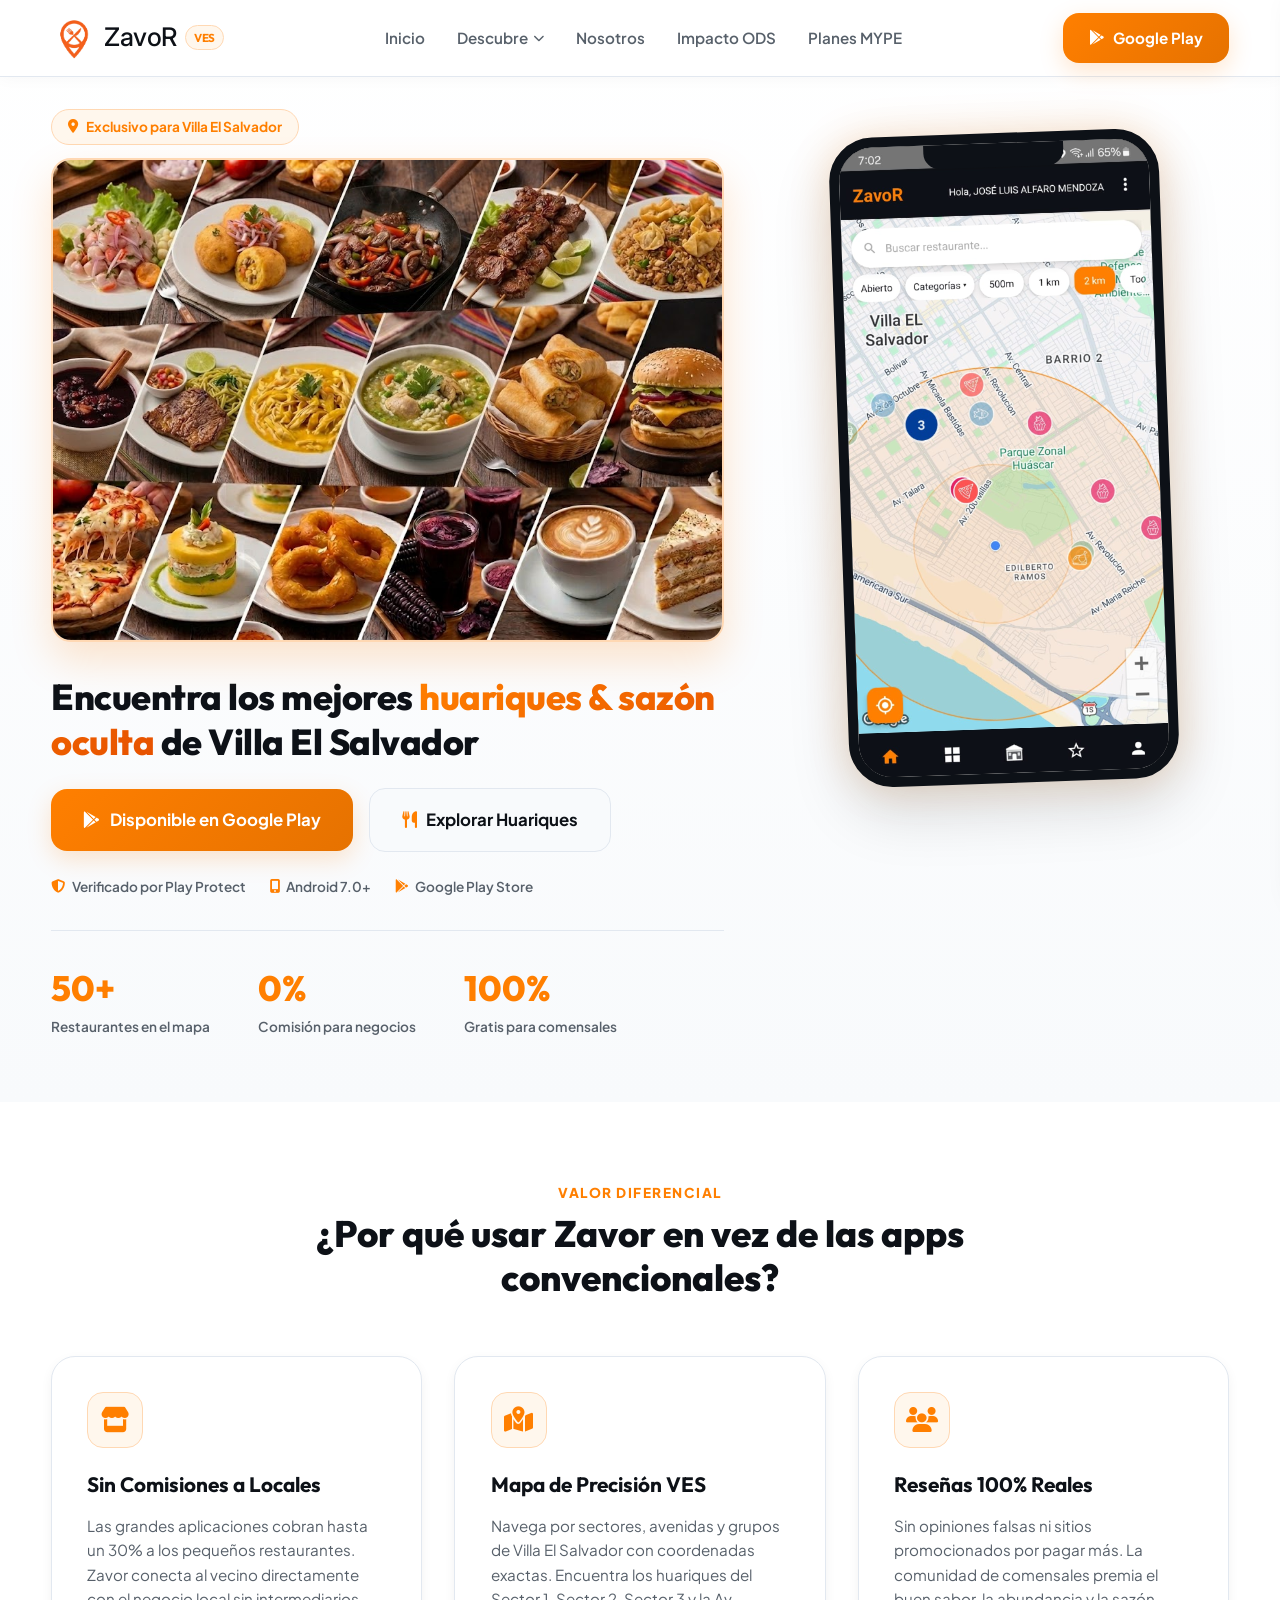
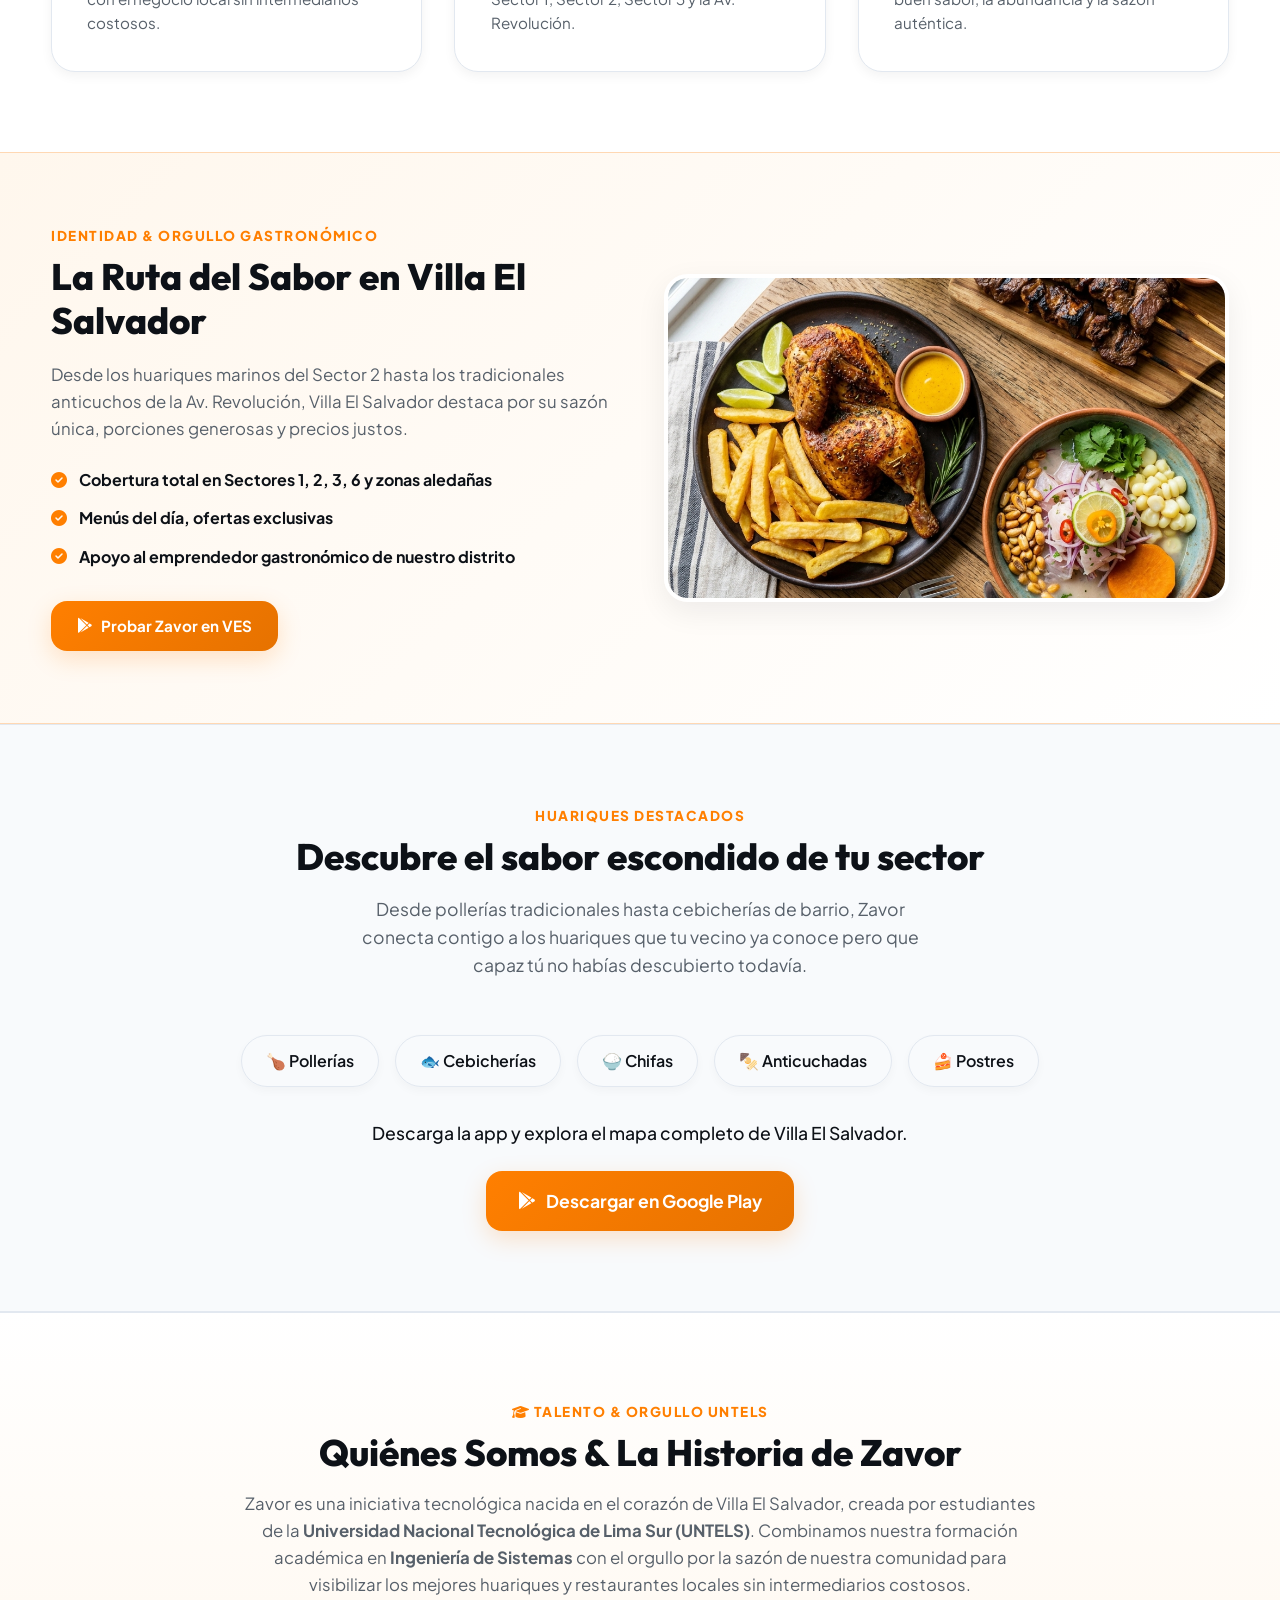
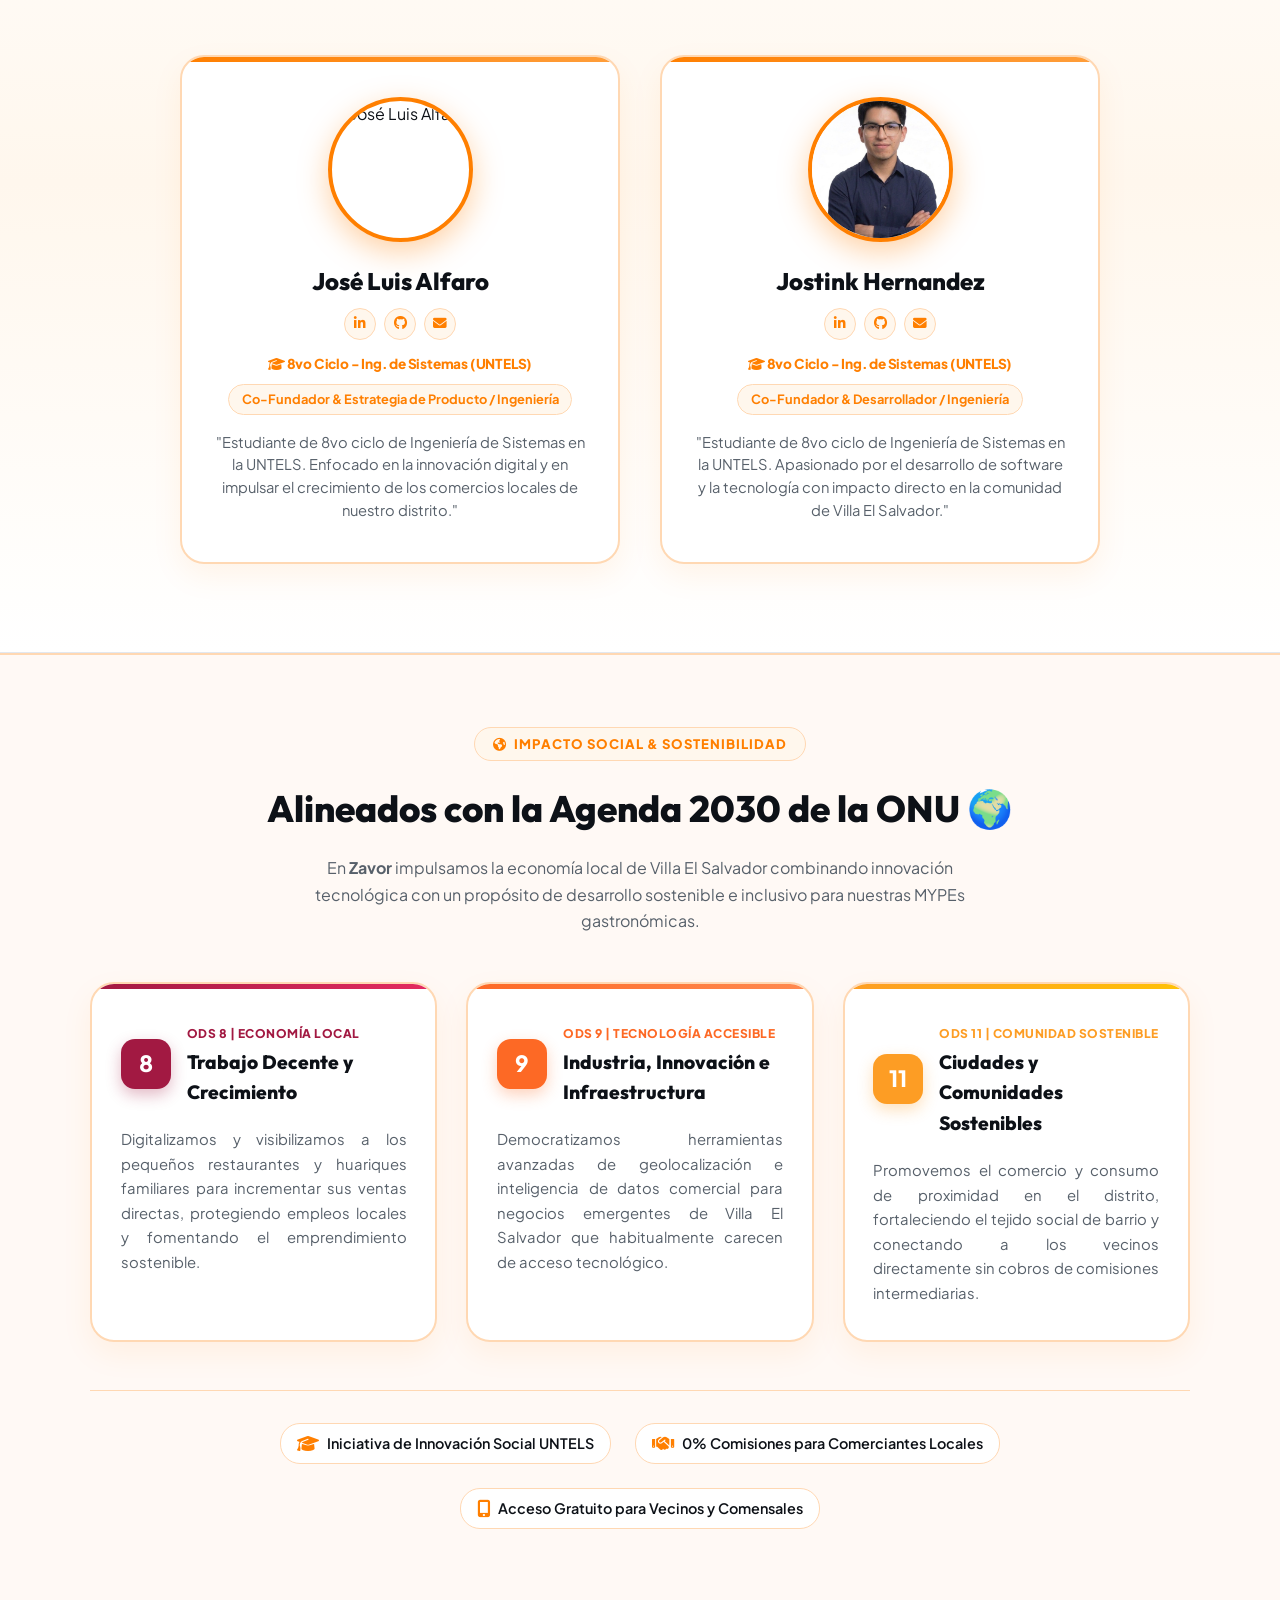
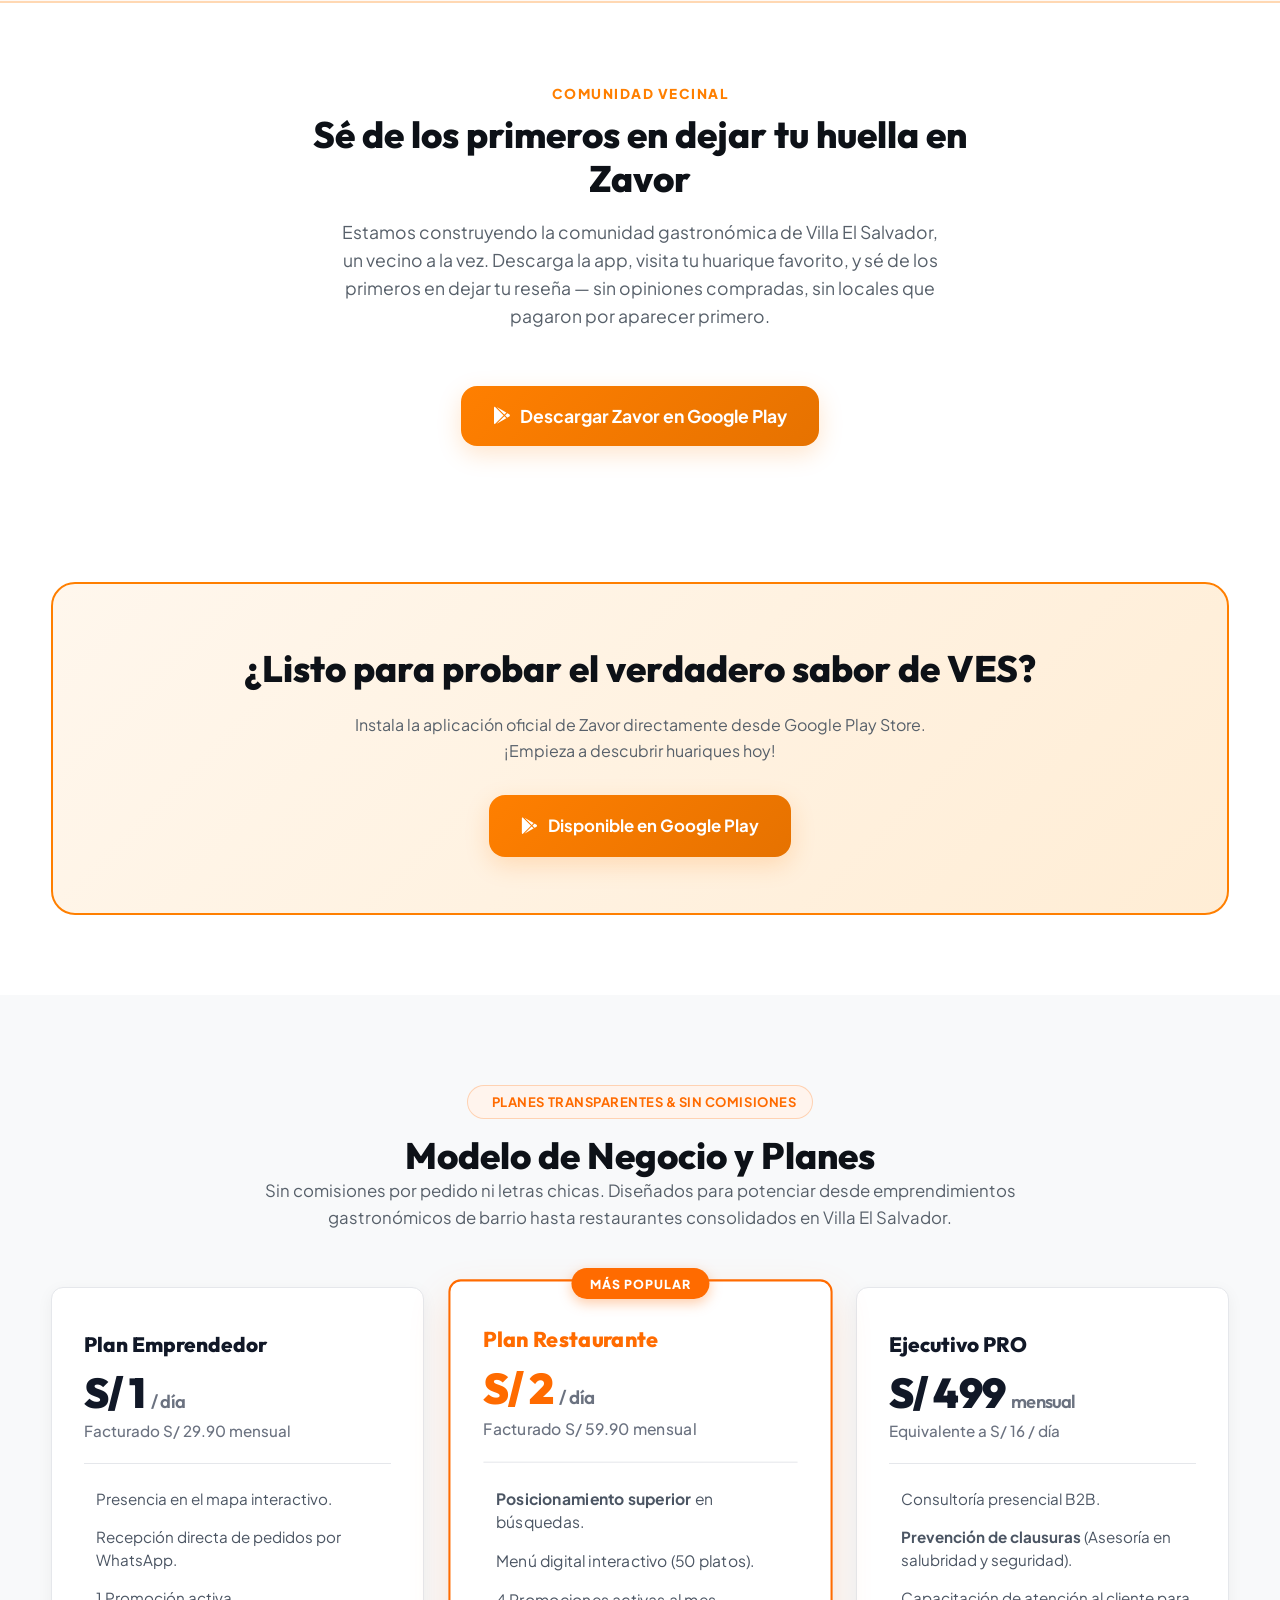
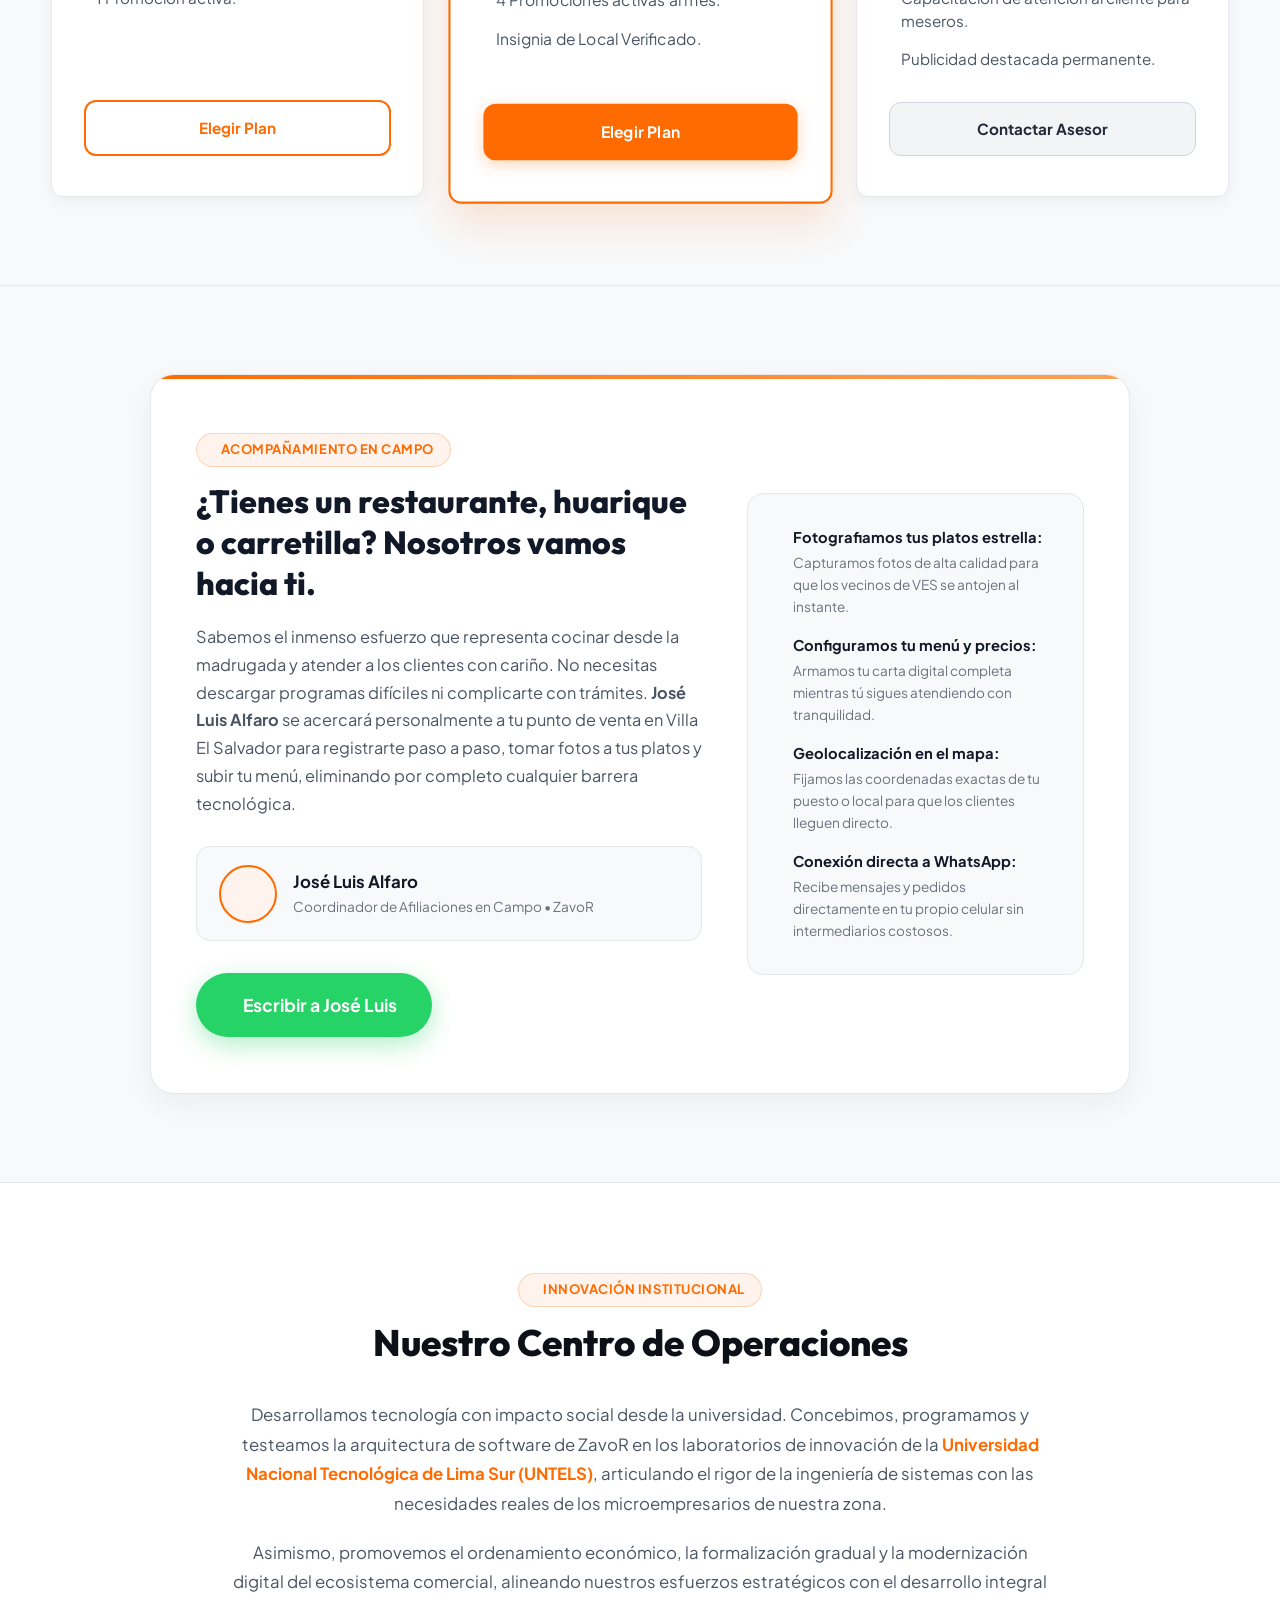
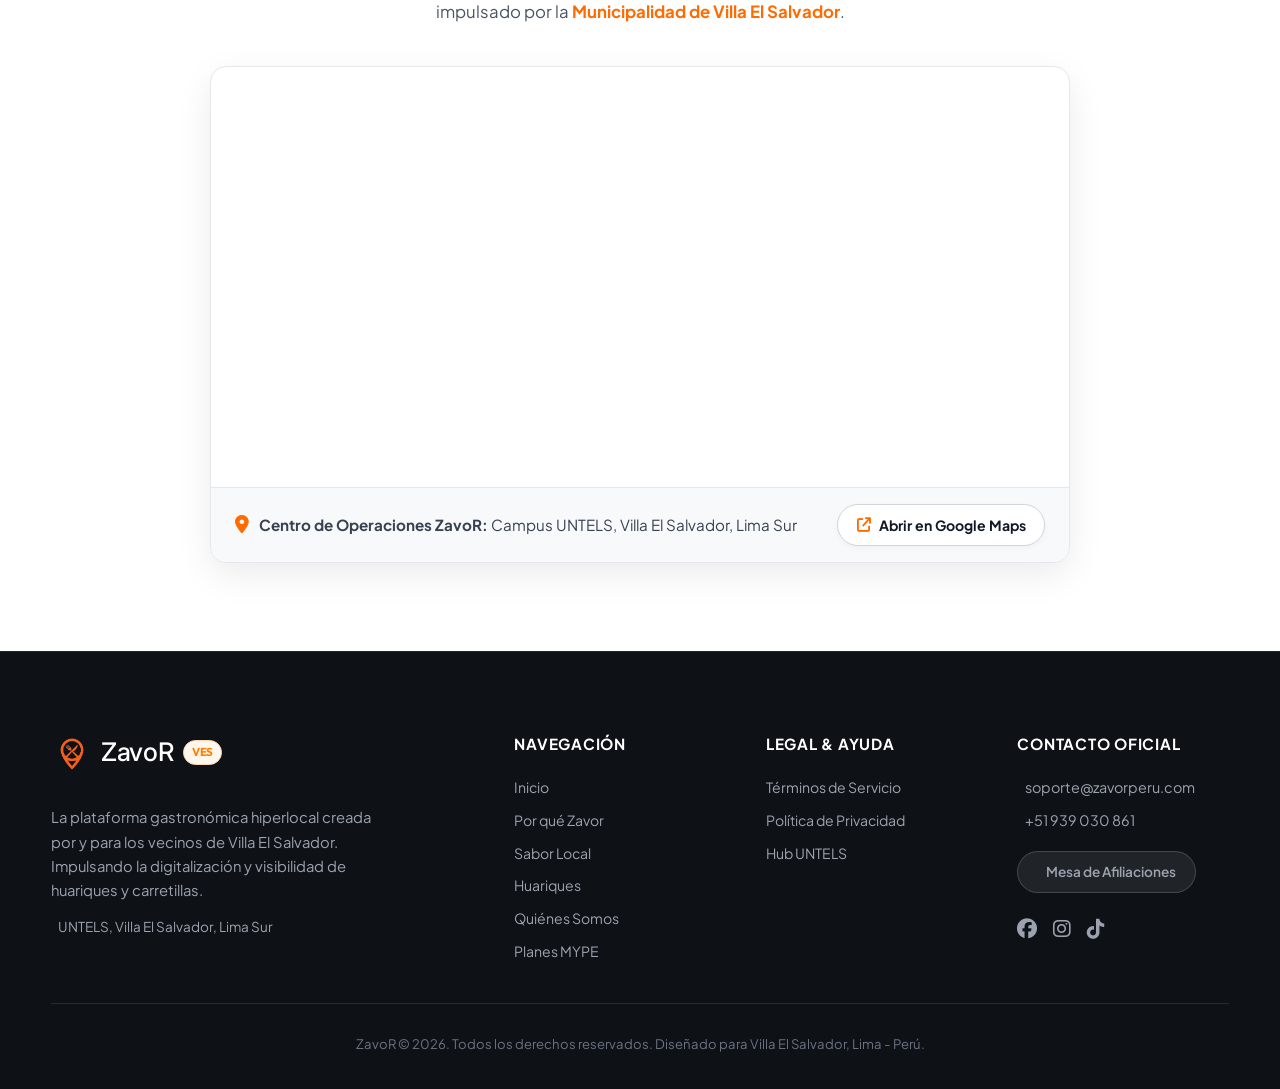
==== commit 061f4618: "Update index.html" ====
--- a/index.html
+++ b/index.html
@@ -46,7 +46,7 @@
     <link rel="preconnect" href="https://fonts.googleapis.com">
     <link rel="preconnect" href="https://fonts.gstatic.com" crossorigin>
     <link
-        href="https://fonts.googleapis.com/css2?family=Poppins:wght@400;500;600;700;800&family=Outfit:wght@600;700;800;900&family=Plus+Jakarta+Sans:wght@400;500;600;700&display=swap"
+        href="https://fonts.googleapis.com/css2?family=Inter:wght@400;500;600;700&family=Poppins:wght@400;500;600;700;800&family=Outfit:wght@600;700;800;900&family=Plus+Jakarta+Sans:wght@400;500;600;700&display=swap"
         rel="stylesheet">
 
     <!-- FontAwesome 6 -->
@@ -93,7 +93,20 @@
             "https://www.facebook.com/profile.php?id=61592913501711",
             "https://www.instagram.com/zavor_app/",
             "https://www.tiktok.com/@zavorapp"
-          ]
+          ],
+          "hasMap": "https://www.google.com/maps/place/ZavoR/@-12.2143777,-76.9352951,17z/data=!3m1!4b1!4m6!3m5!1s0x9105b9425cec193f:0x1ae97acfd31b63f1!8m2!3d-12.214383!4d-76.9327202",
+          "address": {
+            "@type": "PostalAddress",
+            "streetAddress": "Av. Central con Av. Bolivar (Campus UNTELS)",
+            "addressLocality": "Villa El Salvador",
+            "addressRegion": "Lima",
+            "addressCountry": "PE"
+          },
+          "geo": {
+            "@type": "GeoCoordinates",
+            "latitude": -12.214383,
+            "longitude": -76.9327202
+          }
         },
         {
           "@type": "Person",
@@ -710,7 +723,7 @@
                         style="max-height: 36px; width: auto; object-fit: contain;">
                 </div>
                 <span
-                    style="font-family: 'Outfit', sans-serif; font-weight: 800; color: var(--text-main); font-size: 1.35rem;">ZavoR</span>
+                    style="font-family: 'Inter', sans-serif; font-weight: 500; color: var(--text-main); font-size: 1.5rem; letter-spacing: -0.2px;">ZavoR</span>
                 <span class="logo-badge">VES</span>
             </div>
             <button class="mobile-drawer-close" onclick="closeMobileNav()">
@@ -1431,15 +1444,24 @@
                 </p>
             </div>
 
-            <!-- Contenedor iframe de Google Maps responsivo -->
-            <div class="b2b-hub-map-wrap" style="width: 100%; max-width: 800px; border-radius: 12px; box-shadow: 0 10px 30px rgba(0, 0, 0, 0.08); margin: 0 auto;">
+            <!-- Contenedor iframe de Google Maps responsivo con la ubicación oficial de ZavoR en UNTELS -->
+            <div class="b2b-hub-map-wrap" style="width: 100%; max-width: 860px; border-radius: 16px; overflow: hidden; box-shadow: 0 12px 35px rgba(0, 0, 0, 0.08); border: 1px solid #E5E7EB; margin: 0 auto; background: #FFFFFF;">
                 <iframe 
-                    src="https://maps.google.com/maps?q=Universidad+Nacional+Tecnol%C3%B3gica+de+Lima+Sur+UNTELS+Villa+El+Salvador&t=&z=15&ie=UTF8&iwloc=&output=embed"
+                    src="https://www.google.com/maps/embed?pb=!1m18!1m12!1m3!1d3900.224854581452!2d-76.9352951!3d-12.2143777!2m3!1f0!2f0!3f0!3m2!1i1024!2i768!4f13.1!3m3!1m2!1s0x9105b9425cec193f%3A0x1ae97acfd31b63f1!2sZavoR!5e0!3m2!1ses!2spe!4v1731310000000!5m2!1ses!2spe"
                     loading="lazy"
                     referrerpolicy="no-referrer-when-downgrade"
                     title="Centro de Operaciones ZavoR - UNTELS Villa El Salvador"
-                    style="width: 100%; height: 380px; border: 0; display: block; border-radius: 12px;">
+                    style="width: 100%; height: 420px; border: 0; display: block;">
                 </iframe>
+                <div style="padding: 1rem 1.5rem; display: flex; align-items: center; justify-content: space-between; flex-wrap: wrap; gap: 1rem; background: #F8F9FA; border-top: 1px solid #E5E7EB;">
+                    <div style="display: flex; align-items: center; gap: 0.6rem; font-size: 0.95rem; color: #374151;">
+                        <i class="fa-solid fa-location-dot" style="color: #FF6B00; font-size: 1.15rem;"></i>
+                        <span><strong>Centro de Operaciones ZavoR:</strong> Campus UNTELS, Villa El Salvador, Lima Sur</span>
+                    </div>
+                    <a href="https://www.google.com/maps/place/ZavoR/@-12.2143777,-76.9352951,17z/data=!3m1!4b1!4m6!3m5!1s0x9105b9425cec193f:0x1ae97acfd31b63f1!8m2!3d-12.214383!4d-76.9327202" target="_blank" rel="noopener noreferrer" style="display: inline-flex; align-items: center; gap: 0.5rem; background: #FFFFFF; border: 1px solid #D1D5DB; padding: 0.55rem 1.15rem; border-radius: 9999px; color: #111827; font-size: 0.88rem; font-weight: 700; text-decoration: none; transition: all 0.2s ease; box-shadow: 0 2px 6px rgba(0,0,0,0.04);">
+                        <i class="fa-solid fa-arrow-up-right-from-square" style="color: #FF6B00;"></i> Abrir en Google Maps
+                    </a>
+                </div>
             </div>
         </div>
     </section>
@@ -1629,13 +1651,16 @@
                             <img src="static/images/logo_transparent.png" alt="Zavor Logo"
                                 style="width: 100%; height: 100%; object-fit: contain;">
                         </div>
-                        <span style="color: #FFFFFF; font-family: 'Outfit', sans-serif; font-weight: 800; font-size: 1.45rem;">Zavo<span style="color: #FF6B00;">R</span></span>
+                        <span style="font-family: 'Inter', sans-serif; font-weight: 500; color: #FFFFFF; font-size: 1.6rem; letter-spacing: -0.2px;">ZavoR</span>
+                        <span class="logo-badge">VES</span>
                     </a>
                     <p style="margin-top: 1rem; max-width: 320px; color: #9CA3AF; line-height: 1.65; font-size: 0.925rem;">
                         La plataforma gastronómica hiperlocal creada por y para los vecinos de Villa El Salvador. Impulsando la digitalización y visibilidad de huariques y carretillas.
                     </p>
                     <div style="font-size: 0.85rem; color: #9CA3AF; margin-top: 0.8rem; display: flex; align-items: center; gap: 0.4rem;">
-                        <i class="ph ph-map-pin" style="color: #FF6B00;"></i> Villa El Salvador, Lima Sur, Perú
+                        <a href="https://www.google.com/maps/place/ZavoR/@-12.2143777,-76.9352951,17z/data=!3m1!4b1!4m6!3m5!1s0x9105b9425cec193f:0x1ae97acfd31b63f1!8m2!3d-12.214383!4d-76.9327202" target="_blank" rel="noopener noreferrer" style="color: #9CA3AF; text-decoration: none; display: inline-flex; align-items: center; gap: 0.4rem; transition: color 0.2s;" onmouseover="this.style.color='#FF6B00'" onmouseout="this.style.color='#9CA3AF'">
+                            <i class="ph ph-map-pin" style="color: #FF6B00;"></i> UNTELS, Villa El Salvador, Lima Sur
+                        </a>
                     </div>
                 </div>
 
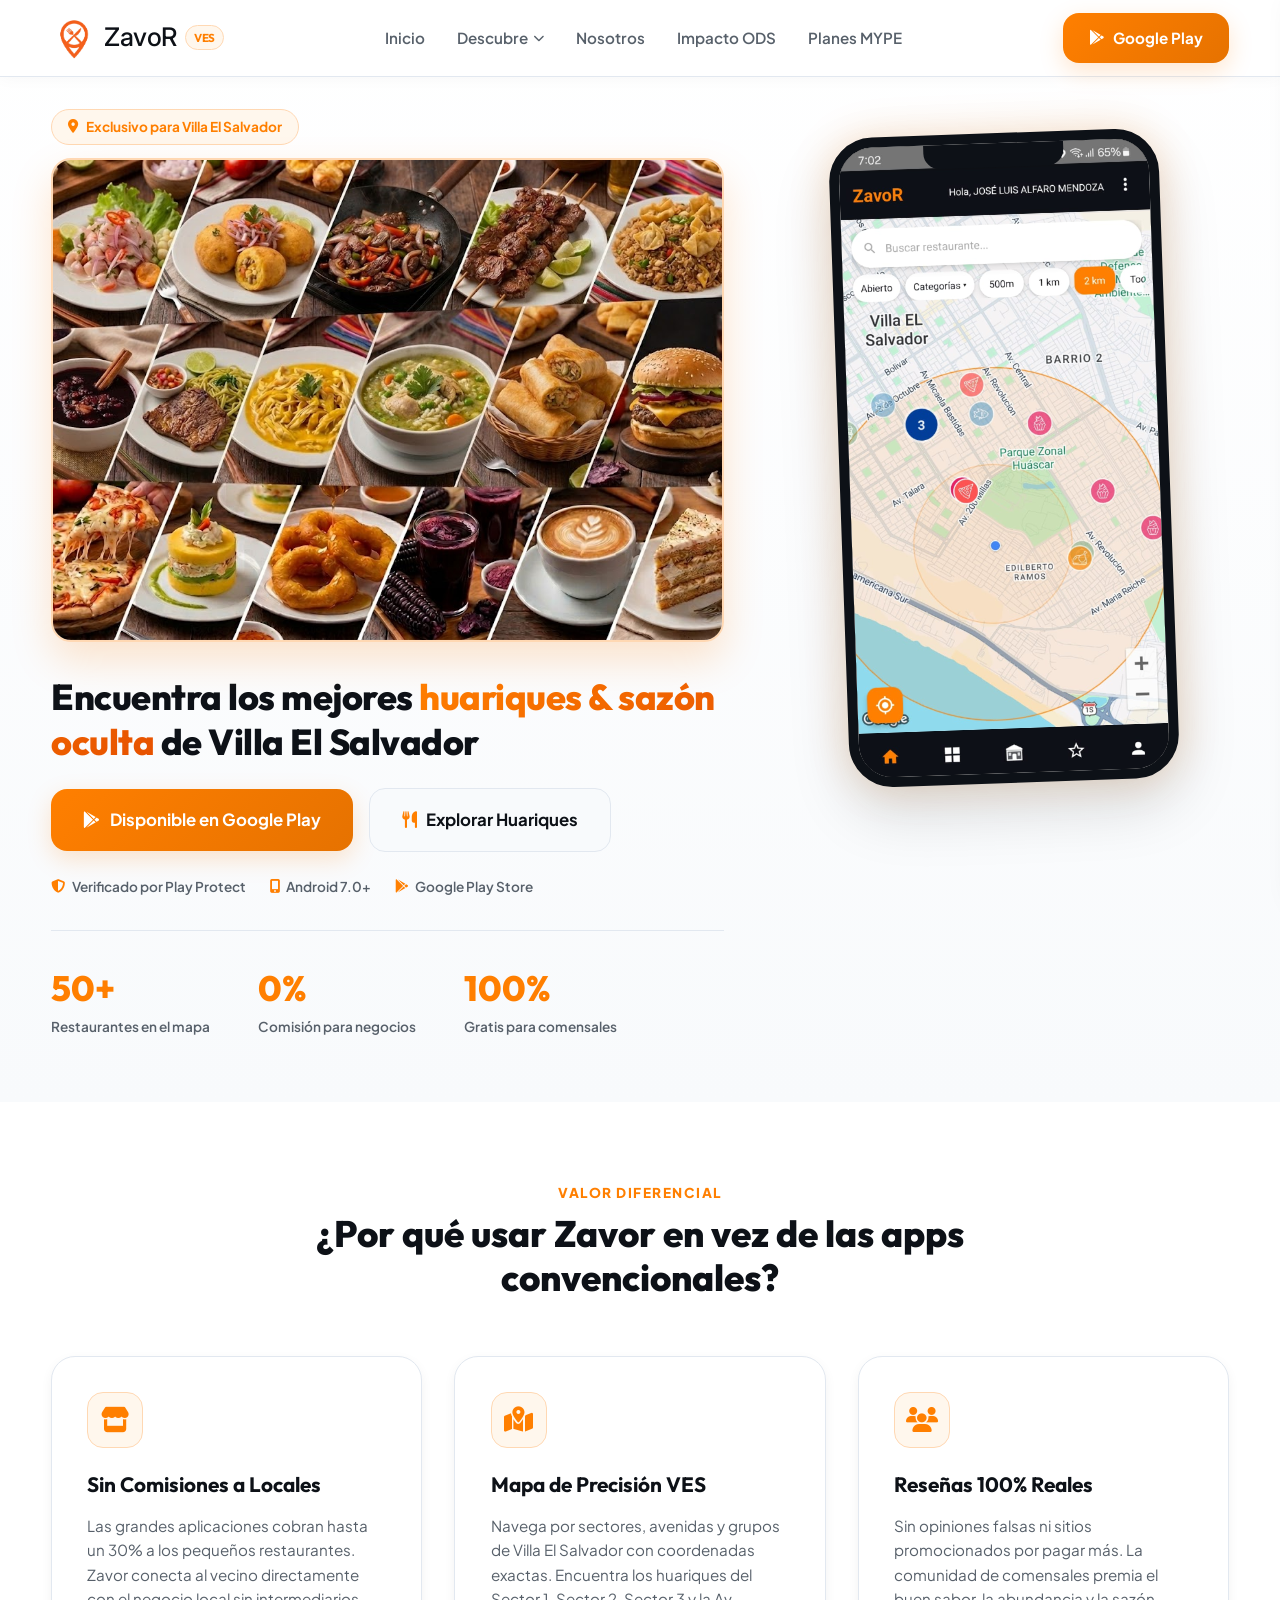
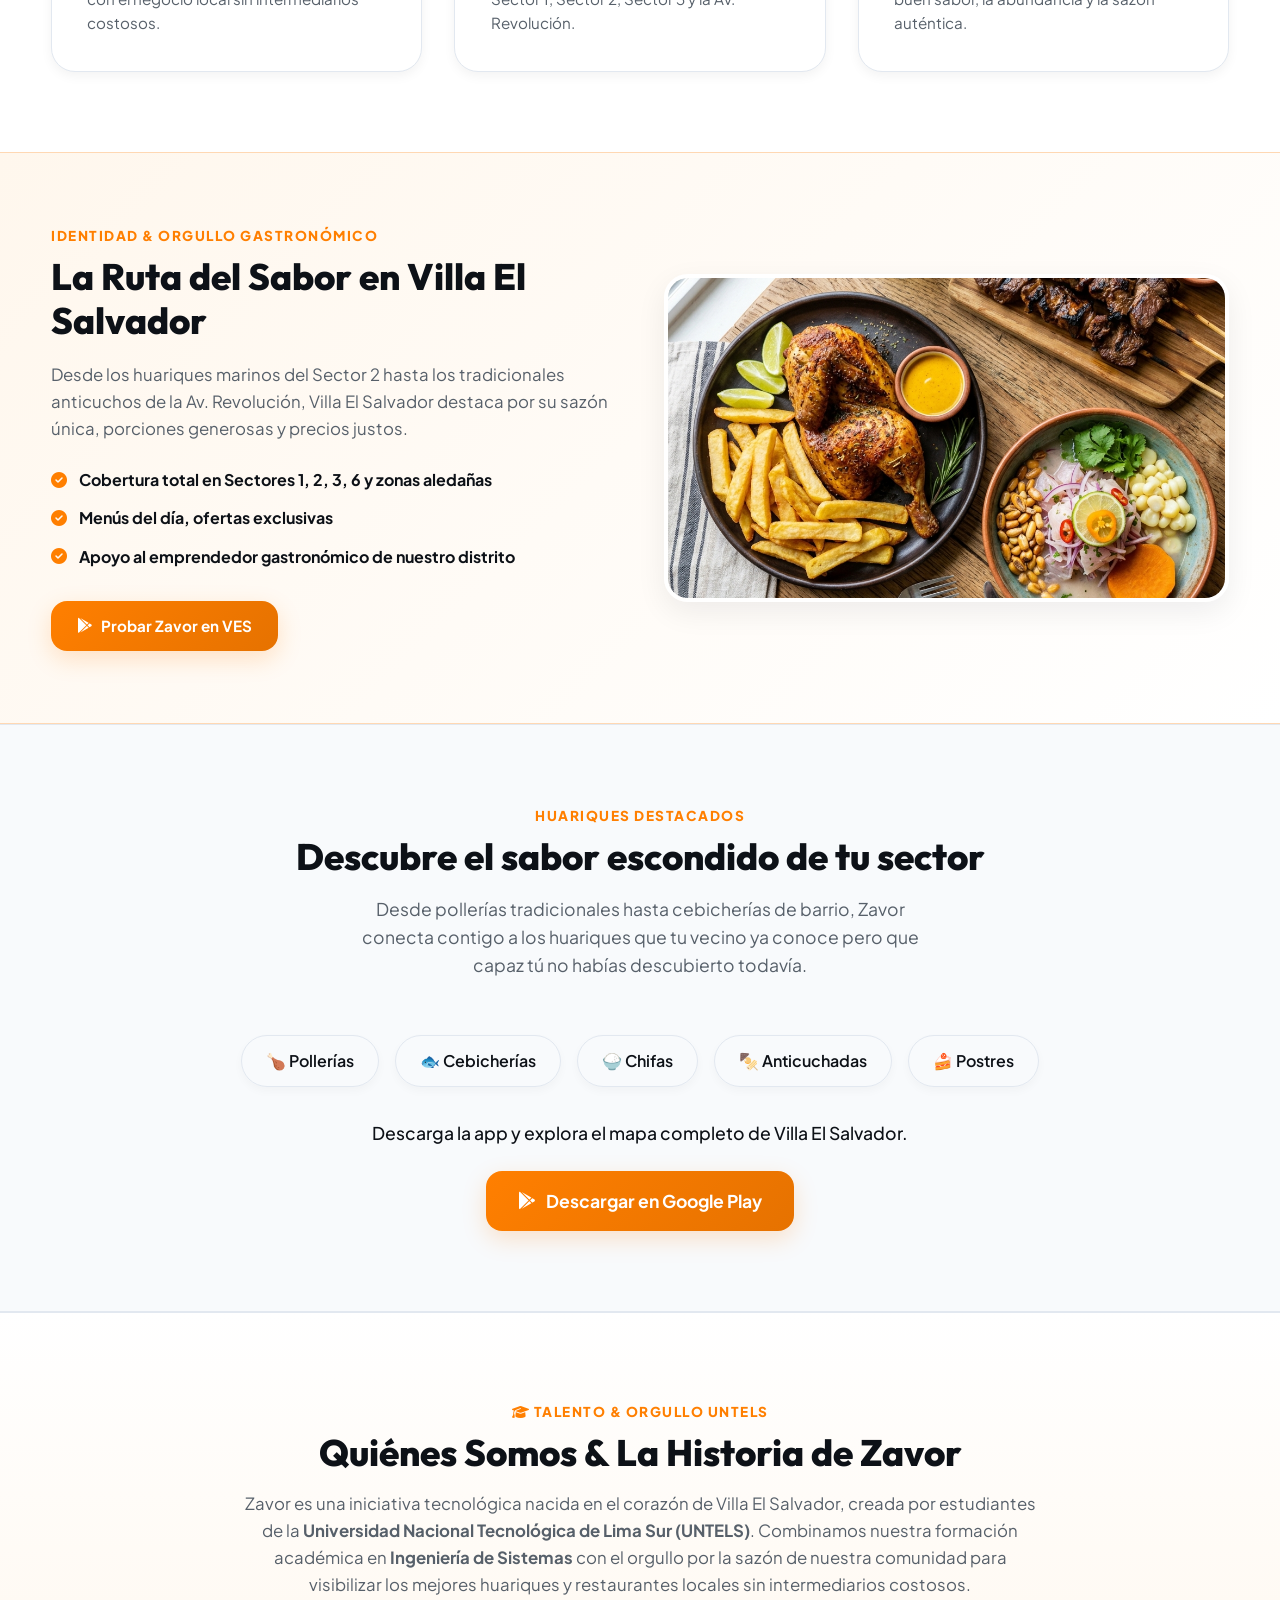
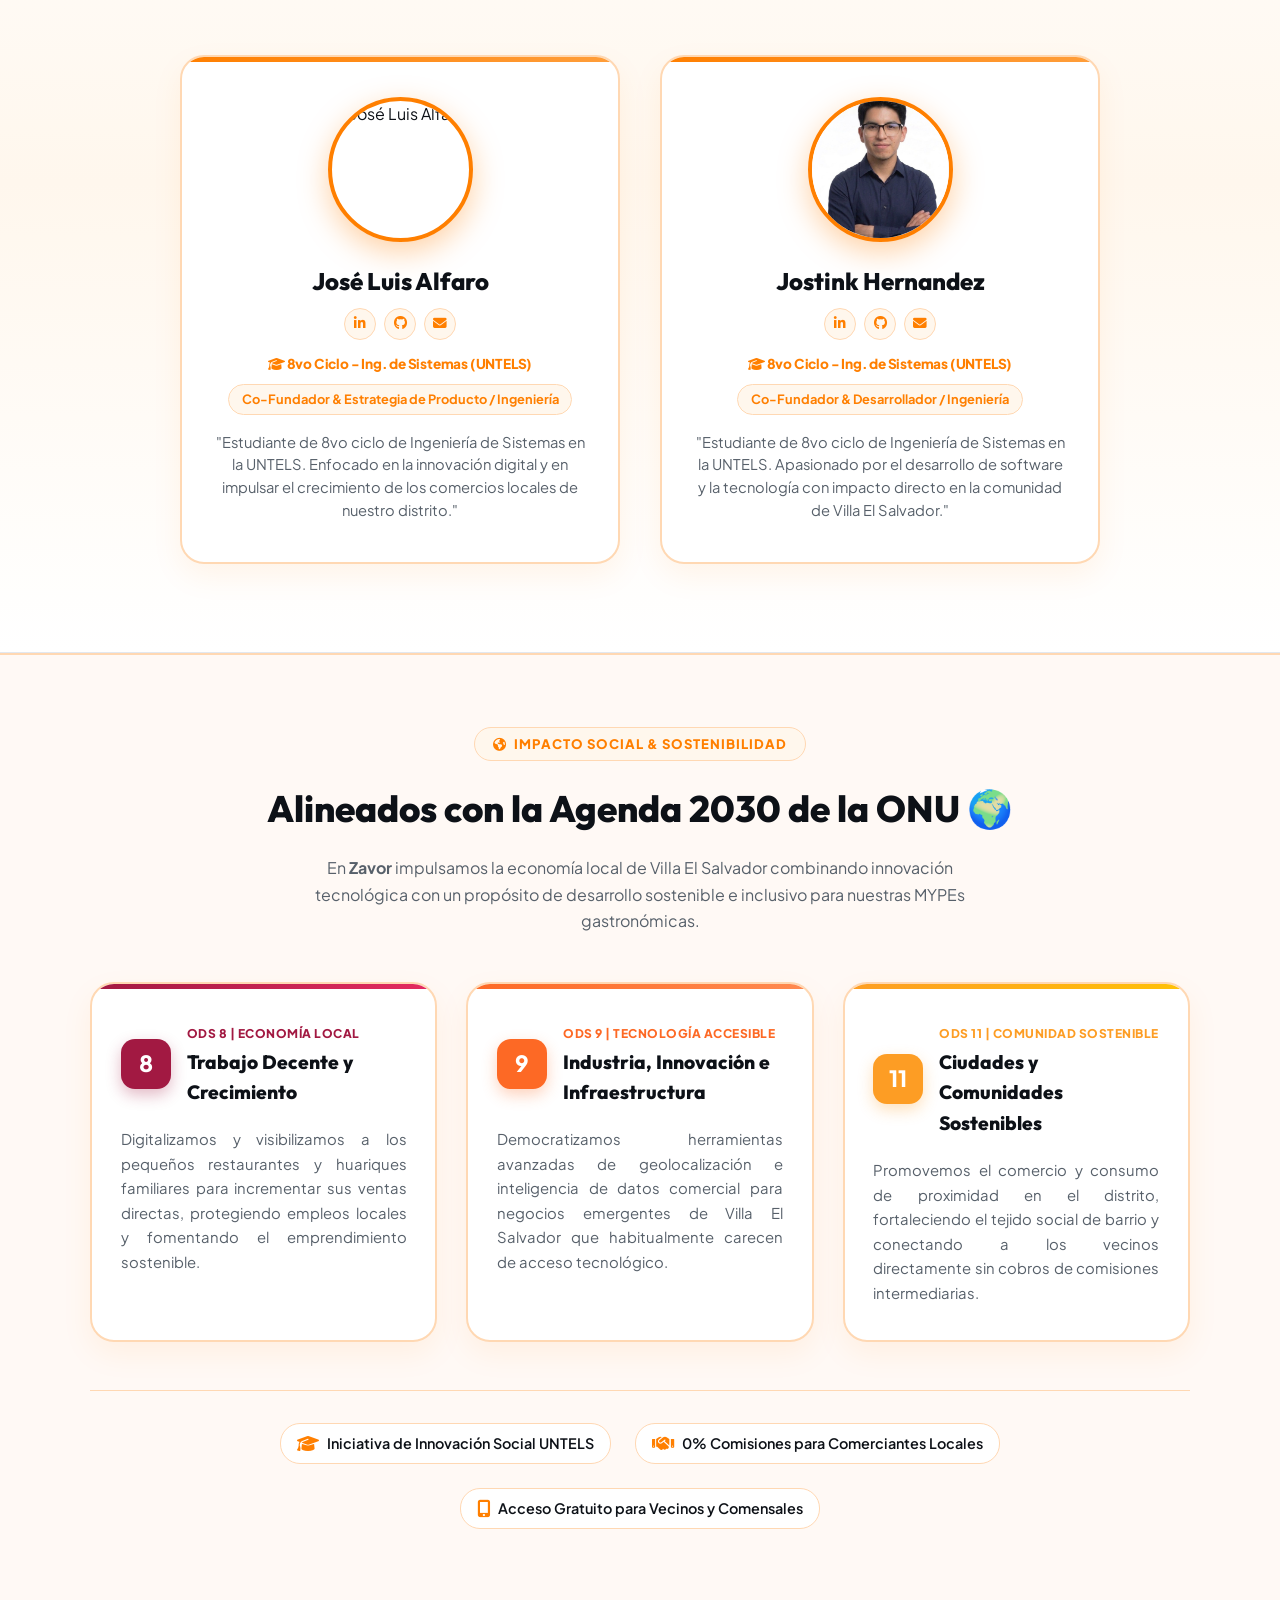
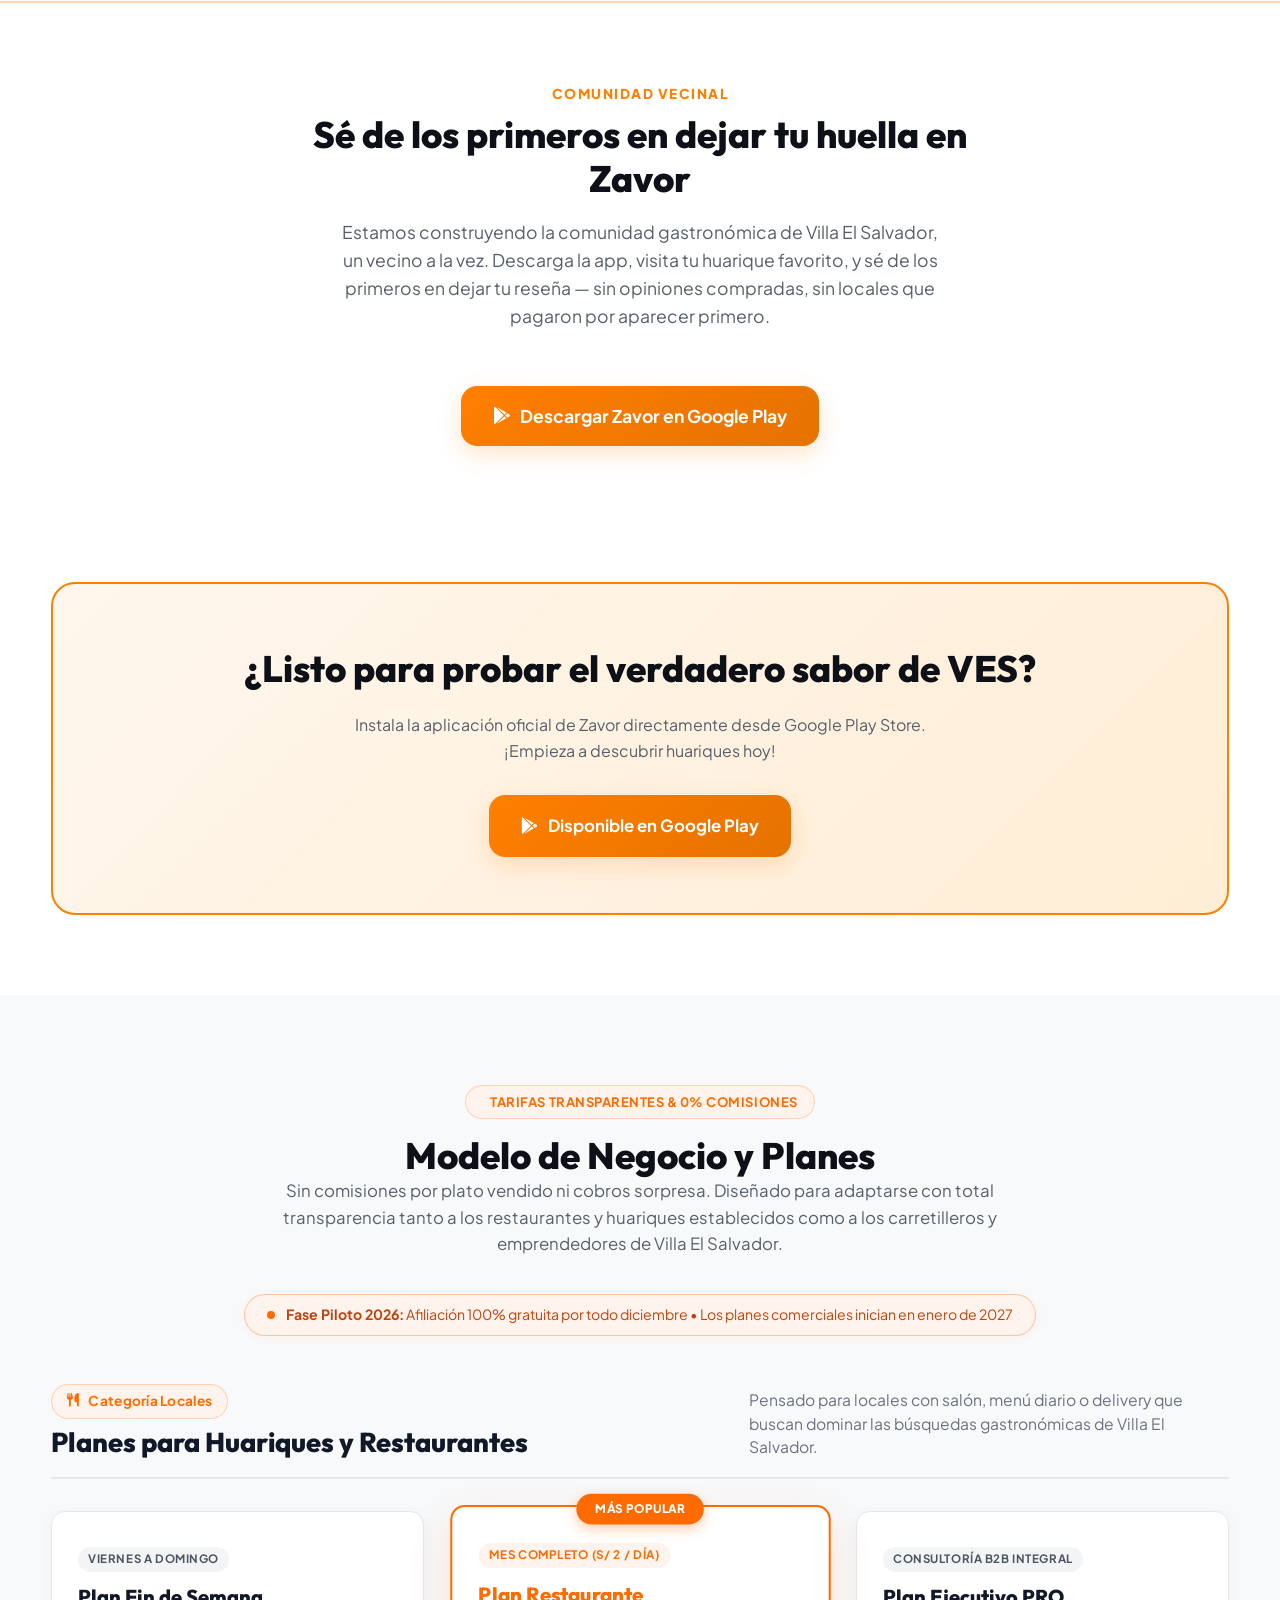
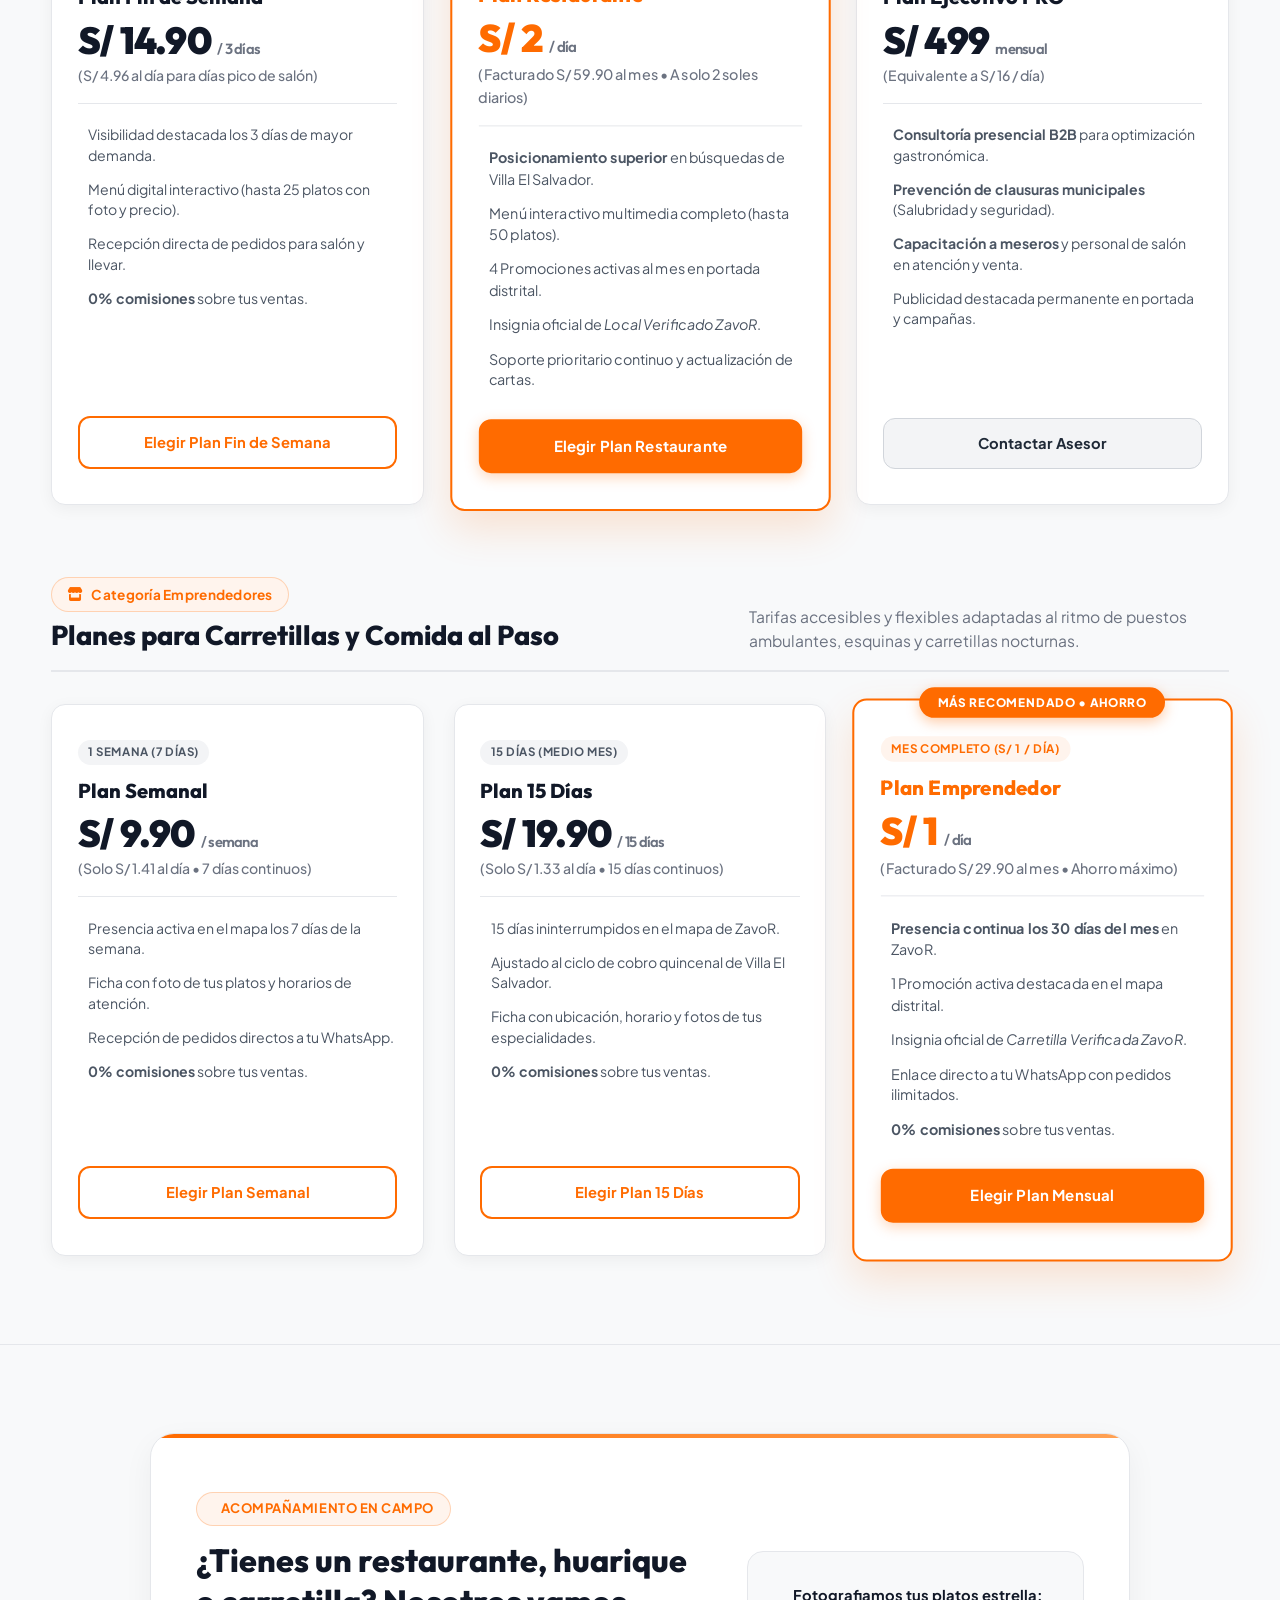
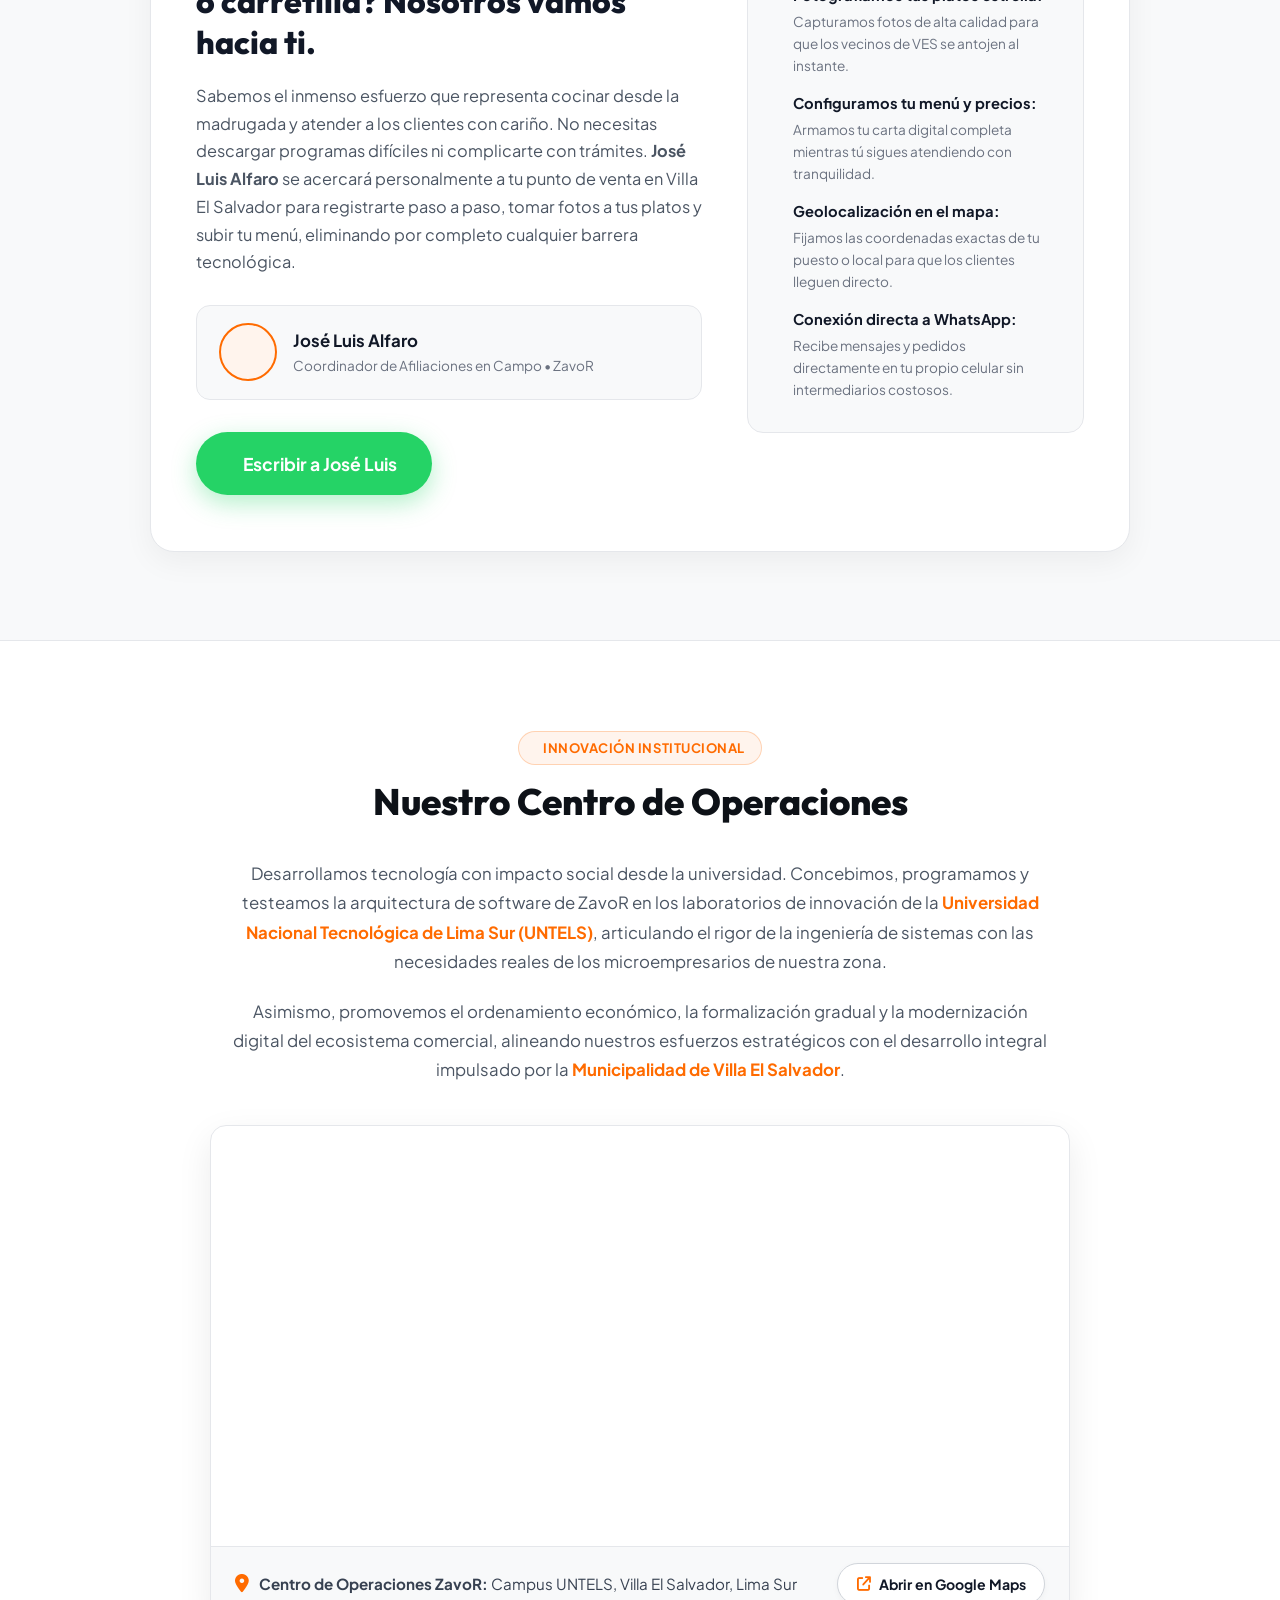
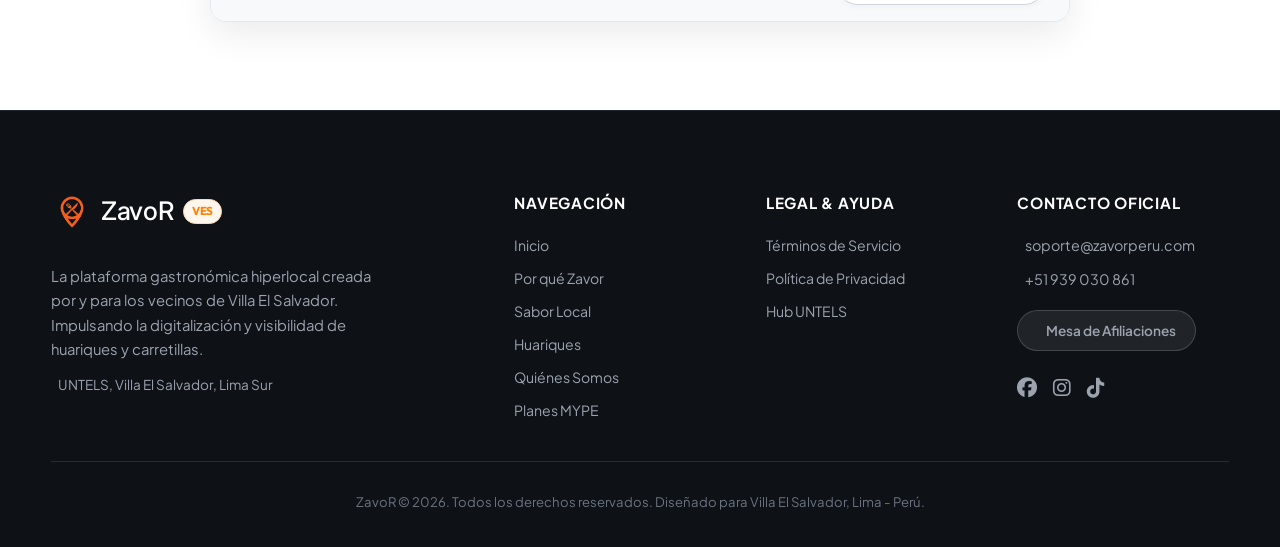
==== commit 2993a04d: "Update index.html" ====
--- a/index.html
+++ b/index.html
@@ -364,22 +364,183 @@
             margin-bottom: 0.9rem;
         }
         
-        /* 3 Pricing Cards Horizontales (Efecto Señuelo / Decoy Effect) */
+        /* =========================================================================
+           MODELO DE NEGOCIO Y PLANES (Tabs & Segmented Control - Opción A)
+           ========================================================================= */
         .b2b-pricing-section {
             background-color: #F8F9FA !important;
         }
+
+        /* Segmented Tabs Switcher */
+        .pricing-tabs-wrapper {
+            display: flex;
+            justify-content: center;
+            margin-bottom: 1.8rem;
+        }
+        .pricing-tabs-nav {
+            display: inline-flex;
+            background: #E5E7EB;
+            padding: 0.35rem;
+            border-radius: 9999px;
+            gap: 0.4rem;
+            box-shadow: inset 0 2px 4px rgba(0, 0, 0, 0.05);
+            border: 1px solid #D1D5DB;
+        }
+        .pricing-tab-btn {
+            border: none;
+            background: transparent;
+            padding: 0.8rem 1.8rem;
+            border-radius: 9999px;
+            font-family: 'Outfit', sans-serif;
+            font-size: 0.96rem;
+            font-weight: 700;
+            color: #4B5563;
+            cursor: pointer;
+            transition: all 0.25s cubic-bezier(0.16, 1, 0.3, 1);
+            display: inline-flex;
+            align-items: center;
+            gap: 0.6rem;
+            outline: none;
+        }
+        .pricing-tab-btn i {
+            font-size: 1.05rem;
+            color: #6B7280;
+            transition: color 0.2s ease;
+        }
+        .pricing-tab-btn.active {
+            background: #FFFFFF;
+            color: #111827;
+            box-shadow: 0 4px 14px rgba(0, 0, 0, 0.08);
+        }
+        .pricing-tab-btn.active i {
+            color: #FF6B00;
+        }
+        .pricing-tab-btn:hover:not(.active) {
+            color: #111827;
+        }
+
+        /* Banner de Fase Piloto Gratuita */
+        .pricing-pilot-banner-wrap {
+            text-align: center;
+            margin-bottom: 2.2rem;
+        }
+        .pricing-pilot-banner {
+            display: inline-flex;
+            align-items: center;
+            justify-content: center;
+            gap: 0.65rem;
+            background: #FFF4ED;
+            border: 1px solid rgba(255, 107, 0, 0.35);
+            padding: 0.55rem 1.4rem;
+            border-radius: 9999px;
+            font-size: 0.88rem;
+            color: #C2410C;
+            box-shadow: 0 2px 8px rgba(255, 107, 0, 0.06);
+        }
+        .pilot-pulse {
+            width: 8px;
+            height: 8px;
+            border-radius: 50%;
+            background-color: #FF6B00;
+            box-shadow: 0 0 0 rgba(255, 107, 0, 0.4);
+            animation: pulseOrange 1.8s infinite;
+        }
+        @keyframes pulseOrange {
+            0% { box-shadow: 0 0 0 0 rgba(255, 107, 0, 0.7); }
+            70% { box-shadow: 0 0 0 8px rgba(255, 107, 0, 0); }
+            100% { box-shadow: 0 0 0 0 rgba(255, 107, 0, 0); }
+        }
+
+        /* Tab Contents Animation */
+        .pricing-tab-content {
+            display: none;
+            animation: fadeInTab 0.32s cubic-bezier(0.16, 1, 0.3, 1) forwards;
+        }
+        .pricing-tab-content.active {
+            display: block;
+        }
+        @keyframes fadeInTab {
+            from {
+                opacity: 0;
+                transform: translateY(12px);
+            }
+            to {
+                opacity: 1;
+                transform: translateY(0);
+            }
+        }
+
+                /* Bloques de Categorías de Precios (Separados) */
+        .b2b-pricing-group {
+            margin-bottom: 4.5rem;
+        }
+        .b2b-pricing-group:last-child {
+            margin-bottom: 0;
+        }
+        .b2b-group-header {
+            display: flex;
+            align-items: flex-end;
+            justify-content: space-between;
+            flex-wrap: wrap;
+            gap: 1.2rem;
+            margin-bottom: 2rem;
+            padding-bottom: 1.1rem;
+            border-bottom: 2px solid #E5E7EB;
+        }
+        .b2b-group-title-wrap {
+            display: flex;
+            flex-direction: column;
+            gap: 0.4rem;
+        }
+        .b2b-group-pill {
+            display: inline-flex;
+            align-items: center;
+            gap: 0.55rem;
+            background: #FFF4ED;
+            color: #FF6B00;
+            font-weight: 700;
+            font-size: 0.85rem;
+            padding: 0.35rem 0.95rem;
+            border-radius: 9999px;
+            width: fit-content;
+            border: 1px solid rgba(255, 107, 0, 0.25);
+            letter-spacing: 0.02em;
+        }
+        .b2b-group-title {
+            font-family: 'Outfit', sans-serif;
+            font-size: 1.7rem;
+            font-weight: 800;
+            color: #111827;
+            margin: 0;
+            line-height: 1.25;
+        }
+        .b2b-group-desc {
+            color: #6B7280;
+            font-size: 0.98rem;
+            margin: 0;
+            max-width: 480px;
+            line-height: 1.5;
+        }
+
+        /* Grids de Precios */
         .b2b-pricing-grid-3 {
             display: grid;
             grid-template-columns: repeat(3, 1fr);
             gap: 1.85rem;
             align-items: stretch;
-            margin-top: 2rem;
-        }
+        }
+        .b2b-pricing-grid-4 {
+            display: grid;
+            grid-template-columns: repeat(4, 1fr);
+            gap: 1.25rem;
+            align-items: stretch;
+        }
+
         .b2b-pricing-card {
             background-color: #FFFFFF;
             border: 1px solid #E5E7EB;
-            border-radius: 12px;
-            padding: 2.5rem 2rem;
+            border-radius: 14px;
+            padding: 2.2rem 1.6rem;
             position: relative;
             display: flex;
             flex-direction: column;
@@ -391,16 +552,17 @@
             border-color: rgba(255, 107, 0, 0.4);
             box-shadow: 0 12px 28px rgba(255, 107, 0, 0.10);
         }
-        /* Tarjeta 2: Centro - La más destacada (Efecto Señuelo) */
+
+        /* Tarjeta Destacada (Más Popular / Mejor Valor) */
         .b2b-pricing-card.featured {
             border: 2px solid #FF6B00;
             box-shadow: 0 18px 40px rgba(255, 107, 0, 0.16);
             background: #FFFFFF;
-            transform: scale(1.03);
+            transform: scale(1.02);
             z-index: 2;
         }
         .b2b-pricing-card.featured:hover {
-            transform: scale(1.04) translateY(-4px);
+            transform: scale(1.03) translateY(-4px);
             box-shadow: 0 22px 46px rgba(255, 107, 0, 0.22);
         }
         .b2b-pricing-popular-badge {
@@ -410,7 +572,7 @@
             transform: translateX(-50%);
             background-color: #FF6B00;
             color: #FFFFFF;
-            font-size: 0.75rem;
+            font-size: 0.72rem;
             font-weight: 800;
             text-transform: uppercase;
             letter-spacing: 0.06em;
@@ -419,80 +581,88 @@
             box-shadow: 0 4px 12px rgba(255, 107, 0, 0.35);
             white-space: nowrap;
         }
+
+        .b2b-tier-badge-pill {
+            display: inline-block;
+            background: #F3F4F6;
+            color: #4B5563;
+            font-size: 0.72rem;
+            font-weight: 700;
+            text-transform: uppercase;
+            letter-spacing: 0.05em;
+            padding: 0.2rem 0.65rem;
+            border-radius: 9999px;
+            margin-bottom: 0.6rem;
+            width: fit-content;
+        }
+        .b2b-tier-badge-pill.featured {
+            background: #FFF4ED;
+            color: #FF6B00;
+        }
+
         .b2b-tier-name {
             font-family: 'Outfit', sans-serif;
-            font-size: 1.3rem;
+            font-size: 1.25rem;
             font-weight: 800;
             color: #111827;
-            margin-bottom: 0.5rem;
+            margin-bottom: 0.4rem;
         }
         .b2b-price-giant {
             font-family: 'Outfit', sans-serif;
-            font-size: 2.6rem;
+            font-size: 2.35rem;
             font-weight: 900;
             color: #111827;
             line-height: 1.1;
-            margin-bottom: 0.25rem;
+            margin-bottom: 0.2rem;
             letter-spacing: -0.02em;
         }
         .b2b-sub-gray {
-            font-size: 0.95rem;
+            font-size: 0.88rem;
             color: #6B7280;
             font-weight: 500;
-            margin-bottom: 1.5rem;
-            padding-bottom: 1.2rem;
+            margin-bottom: 1.3rem;
+            padding-bottom: 1rem;
             border-bottom: 1px solid #E5E7EB;
         }
         .b2b-benefits-list {
             list-style: none;
             display: flex;
             flex-direction: column;
-            gap: 0.95rem;
-            margin-bottom: 2rem;
+            gap: 0.85rem;
+            margin-bottom: 1.8rem;
             flex-grow: 1;
             padding: 0;
         }
         .b2b-benefit-item {
             display: flex;
             align-items: flex-start;
-            gap: 0.75rem;
-            font-size: 0.95rem;
+            gap: 0.65rem;
+            font-size: 0.88rem;
             color: #4B5563;
-            line-height: 1.5;
+            line-height: 1.45;
         }
         .b2b-benefit-item i {
             color: #FF6B00;
-            font-size: 1.25rem;
+            font-size: 1.15rem;
             flex-shrink: 0;
             margin-top: 0.1rem;
         }
-        .b2b-promise-box {
-            background-color: #FFF4ED;
-            border: 1px solid rgba(255, 107, 0, 0.25);
-            border-radius: 8px;
-            padding: 0.75rem 0.9rem;
-            font-size: 0.86rem;
-            font-weight: 700;
-            color: #FF6B00;
-            text-align: center;
-            margin-bottom: 1.5rem;
-        }
+
         .b2b-plan-btn {
             display: inline-flex;
             align-items: center;
             justify-content: center;
             gap: 0.5rem;
-            padding: 0.85rem 1.5rem;
+            padding: 0.8rem 1.4rem;
             border-radius: 12px;
             font-weight: 700;
-            font-size: 0.95rem;
+            font-size: 0.92rem;
             text-decoration: none;
             transition: all 0.25s ease;
             text-align: center;
             width: 100%;
             margin-top: auto;
         }
-        /* Botón Tarjeta 1: Secundario (Fondo blanco y borde naranja) */
         .b2b-plan-btn-outline {
             background-color: #FFFFFF;
             color: #FF6B00 !important;
@@ -505,7 +675,6 @@
             transform: translateY(-2px);
             box-shadow: 0 4px 14px rgba(255, 107, 0, 0.15);
         }
-        /* Botón Tarjeta 2: Principal (Naranja sólido #FF6B00, texto blanco) */
         .b2b-plan-btn-primary {
             background-color: #FF6B00;
             color: #FFFFFF !important;
@@ -518,7 +687,6 @@
             transform: translateY(-2px);
             box-shadow: 0 6px 20px rgba(255, 107, 0, 0.38);
         }
-        /* Botón Tarjeta 3: Sobrio (Texto negro/gris oscuro) */
         .b2b-plan-btn-sober {
             background-color: #F3F4F6;
             color: #1F2937 !important;
@@ -638,12 +806,49 @@
             transform: translateY(-2px);
         }
 
+        @media (max-width: 1100px) {
+            .b2b-pricing-grid-4 { grid-template-columns: repeat(2, 1fr); gap: 1.4rem; }
+        }
         @media (max-width: 992px) {
             .b2b-pricing-grid-3 { grid-template-columns: 1fr; gap: 2rem; }
             .b2b-pricing-card.featured { transform: none; }
             .b2b-pricing-card.featured:hover { transform: translateY(-4px); }
             .b2b-onboarding-grid { grid-template-columns: 1fr; }
         }
+        @media (max-width: 640px) {
+            .pricing-tabs-nav {
+                flex-direction: column;
+                border-radius: 16px;
+                width: 100%;
+                max-width: 380px;
+            }
+            .pricing-tab-btn {
+                width: 100%;
+                justify-content: center;
+                padding: 0.75rem 1rem;
+                border-radius: 12px;
+                font-size: 0.9rem;
+            }
+            .b2b-pricing-grid-4 { grid-template-columns: 1fr; gap: 1.5rem; }
+            .pricing-pilot-banner {
+                font-size: 0.82rem;
+                padding: 0.6rem 1rem;
+                text-align: left;
+                border-radius: 14px;
+            }
+        }
+    
+        @media (max-width: 768px) {
+            .b2b-group-header {
+                flex-direction: column;
+                align-items: flex-start;
+                gap: 0.75rem;
+            }
+            .b2b-pricing-group {
+                margin-bottom: 3.5rem;
+            }
+        }
+
     </style>
 
 </head>
@@ -1252,105 +1457,258 @@
     <!-- (Ubicadas al final como complemento al flujo original de la app)           -->
     <!-- ========================================================================= -->
 
-    <!-- SECCIÓN: MODELO DE NEGOCIO Y PLANES (Efecto Señuelo / Decoy Effect) -->
+            <!-- SECCIÓN: MODELO DE NEGOCIO Y PLANES (Separado en dos bloques: Restaurantes y Carretillas) -->
     <section class="b2b-section b2b-pricing-section" id="planes" style="background-color: #F8F9FA;">
         <div class="container">
-            <div class="section-header" style="text-align: center; max-width: 760px; margin: 0 auto 3.5rem;">
+            <div class="section-header" style="text-align: center; max-width: 820px; margin: 0 auto 2.2rem;">
                 <div class="b2b-badge">
-                    <i class="ph ph-tag"></i> Planes Transparentes &amp; Sin Comisiones
+                    <i class="ph ph-tag"></i> Tarifas Transparentes &amp; 0% Comisiones
                 </div>
                 <h2 class="section-title">Modelo de Negocio y Planes</h2>
                 <p style="color: var(--text-muted); font-size: 1.05rem; line-height: 1.6;">
-                    Sin comisiones por pedido ni letras chicas. Diseñados para potenciar desde emprendimientos gastronómicos de barrio hasta restaurantes consolidados en Villa El Salvador.
+                    Sin comisiones por plato vendido ni cobros sorpresa. Diseñado para adaptarse con total transparencia tanto a los restaurantes y huariques establecidos como a los carretilleros y emprendedores de Villa El Salvador.
                 </p>
             </div>
 
-            <div class="b2b-pricing-grid-3">
-                <!-- TARJETA 1 (Izquierda): Plan Emprendedor -->
-                <div class="b2b-pricing-card">
-                    <h3 class="b2b-tier-name">Plan Emprendedor</h3>
-                    <div class="b2b-price-giant">S/ 1 <span style="font-size: 1.15rem; font-weight: 600; color: #6B7280;">/ día</span></div>
-                    <div class="b2b-sub-gray">Facturado S/ 29.90 mensual</div>
-
-                    <ul class="b2b-benefits-list">
-                        <li class="b2b-benefit-item">
-                            <i class="ph ph-check-circle"></i>
-                            <span>Presencia en el mapa interactivo.</span>
-                        </li>
-                        <li class="b2b-benefit-item">
-                            <i class="ph ph-check-circle"></i>
-                            <span>Recepción directa de pedidos por WhatsApp.</span>
-                        </li>
-                        <li class="b2b-benefit-item">
-                            <i class="ph ph-check-circle"></i>
-                            <span>1 Promoción activa.</span>
-                        </li>
-                    </ul>
-
-                    <a href="https://wa.me/51939030861?text=%C2%A1Hola%20Jos%C3%A9%20Luis!%20Deseo%20afiliar%20mi%20negocio%20al%20Plan%20Emprendedor%20de%20ZavoR%20(S/%201%20al%20d%C3%ADa)." target="_blank" rel="noopener noreferrer" class="b2b-plan-btn b2b-plan-btn-outline">
-                        Elegir Plan
-                    </a>
-                </div>
-
-                <!-- TARJETA 2 (Centro - LA MÁS DESTACADA): Plan Restaurante -->
-                <div class="b2b-pricing-card featured">
-                    <div class="b2b-pricing-popular-badge">MÁS POPULAR</div>
-                    <h3 class="b2b-tier-name" style="color: #FF6B00;">Plan Restaurante</h3>
-                    <div class="b2b-price-giant" style="color: #FF6B00;">S/ 2 <span style="font-size: 1.15rem; font-weight: 600; color: #6B7280;">/ día</span></div>
-                    <div class="b2b-sub-gray">Facturado S/ 59.90 mensual</div>
-
-                    <ul class="b2b-benefits-list">
-                        <li class="b2b-benefit-item">
-                            <i class="ph ph-check-circle"></i>
-                            <span><strong>Posicionamiento superior</strong> en búsquedas.</span>
-                        </li>
-                        <li class="b2b-benefit-item">
-                            <i class="ph ph-check-circle"></i>
-                            <span>Menú digital interactivo (50 platos).</span>
-                        </li>
-                        <li class="b2b-benefit-item">
-                            <i class="ph ph-check-circle"></i>
-                            <span>4 Promociones activas al mes.</span>
-                        </li>
-                        <li class="b2b-benefit-item">
-                            <i class="ph ph-check-circle"></i>
-                            <span>Insignia de Local Verificado.</span>
-                        </li>
-                    </ul>
-
-                    <a href="https://wa.me/51939030861?text=%C2%A1Hola%20Jos%C3%A9%20Luis!%20Deseo%20afiliar%20mi%20local%20al%20Plan%20Restaurante%20de%20ZavoR%20(S/%202%20al%20d%C3%ADa)." target="_blank" rel="noopener noreferrer" class="b2b-plan-btn b2b-plan-btn-primary">
-                        Elegir Plan
-                    </a>
-                </div>
-
-                <!-- TARJETA 3 (Derecha - El Señuelo): Ejecutivo PRO -->
-                <div class="b2b-pricing-card">
-                    <h3 class="b2b-tier-name">Ejecutivo PRO</h3>
-                    <div class="b2b-price-giant">S/ 499 <span style="font-size: 1.15rem; font-weight: 600; color: #6B7280;">mensual</span></div>
-                    <div class="b2b-sub-gray">Equivalente a S/ 16 / día</div>
-
-                    <ul class="b2b-benefits-list">
-                        <li class="b2b-benefit-item">
-                            <i class="ph ph-check-circle"></i>
-                            <span>Consultoría presencial B2B.</span>
-                        </li>
-                        <li class="b2b-benefit-item">
-                            <i class="ph ph-check-circle"></i>
-                            <span><strong>Prevención de clausuras</strong> (Asesoría en salubridad y seguridad).</span>
-                        </li>
-                        <li class="b2b-benefit-item">
-                            <i class="ph ph-check-circle"></i>
-                            <span>Capacitación de atención al cliente para meseros.</span>
-                        </li>
-                        <li class="b2b-benefit-item">
-                            <i class="ph ph-check-circle"></i>
-                            <span>Publicidad destacada permanente.</span>
-                        </li>
-                    </ul>
-
-                    <a href="https://wa.me/51939030861?text=%C2%A1Hola%20Jos%C3%A9%20Luis!%20Deseo%20solicitar%20asesor%C3%ADa%20personalizada%20para%20el%20Plan%20Ejecutivo%20PRO%20de%20ZavoR." target="_blank" rel="noopener noreferrer" class="b2b-plan-btn b2b-plan-btn-sober">
-                        Contactar Asesor
-                    </a>
+            <!-- Banner Informativo: Fase Piloto Diciembre Gratis -->
+            <div class="pricing-pilot-banner-wrap" style="margin-bottom: 3rem;">
+                <div class="pricing-pilot-banner">
+                    <span class="pilot-pulse"></span>
+                    <span><strong>Fase Piloto 2026:</strong> Afiliación 100% gratuita por todo diciembre • Los planes comerciales inician en enero de 2027</span>
+                </div>
+            </div>
+
+            <!-- ======================================================= -->
+            <!-- BLOQUE 1 (PRIMERO): HUARIQUES Y RESTAURANTES (3 CARDS)   -->
+            <!-- ======================================================= -->
+            <div class="b2b-pricing-group">
+                <div class="b2b-group-header">
+                    <div class="b2b-group-title-wrap">
+                        <div class="b2b-group-pill">
+                            <i class="fa-solid fa-utensils"></i> Categoría Locales
+                        </div>
+                        <h3 class="b2b-group-title">Planes para Huariques y Restaurantes</h3>
+                    </div>
+                    <p class="b2b-group-desc">
+                        Pensado para locales con salón, menú diario o delivery que buscan dominar las búsquedas gastronómicas de Villa El Salvador.
+                    </p>
+                </div>
+
+                <div class="b2b-pricing-grid-3">
+                    <!-- TARJETA 1: Fin de Semana Restaurante -->
+                    <div class="b2b-pricing-card">
+                        <span class="b2b-tier-badge-pill">Viernes a Domingo</span>
+                        <h3 class="b2b-tier-name">Plan Fin de Semana</h3>
+                        <div class="b2b-price-giant">S/ 14.90 <span style="font-size: 0.92rem; font-weight: 600; color: #6B7280;">/ 3 días</span></div>
+                        <div class="b2b-sub-gray">(S/ 4.96 al día para días pico de salón)</div>
+
+                        <ul class="b2b-benefits-list">
+                            <li class="b2b-benefit-item">
+                                <i class="ph ph-check-circle"></i>
+                                <span>Visibilidad destacada los 3 días de mayor demanda.</span>
+                            </li>
+                            <li class="b2b-benefit-item">
+                                <i class="ph ph-check-circle"></i>
+                                <span>Menú digital interactivo (hasta 25 platos con foto y precio).</span>
+                            </li>
+                            <li class="b2b-benefit-item">
+                                <i class="ph ph-check-circle"></i>
+                                <span>Recepción directa de pedidos para salón y llevar.</span>
+                            </li>
+                            <li class="b2b-benefit-item">
+                                <i class="ph ph-check-circle"></i>
+                                <span><strong>0% comisiones</strong> sobre tus ventas.</span>
+                            </li>
+                        </ul>
+
+                        <a href="https://wa.me/51939030861?text=%C2%A1Hola%20Jos%C3%A9%20Luis!%20Deseo%20afiliar%20mi%20local%20al%20Plan%20Fin%20de%20Semana%20Restaurante%20(S/%2014.90%20x%203%20d%C3%ADas)." target="_blank" rel="noopener noreferrer" class="b2b-plan-btn b2b-plan-btn-outline">
+                            Elegir Plan Fin de Semana
+                        </a>
+                    </div>
+
+                    <!-- TARJETA 2: Plan Restaurante Mensual (MÁS POPULAR) -->
+                    <div class="b2b-pricing-card featured">
+                        <div class="b2b-pricing-popular-badge">MÁS POPULAR</div>
+                        <span class="b2b-tier-badge-pill featured">Mes Completo (S/ 2 / día)</span>
+                        <h3 class="b2b-tier-name" style="color: #FF6B00;">Plan Restaurante</h3>
+                        <div class="b2b-price-giant" style="color: #FF6B00;">S/ 2 <span style="font-size: 0.92rem; font-weight: 600; color: #6B7280;">/ día</span></div>
+                        <div class="b2b-sub-gray">(Facturado S/ 59.90 al mes • A solo 2 soles diarios)</div>
+
+                        <ul class="b2b-benefits-list">
+                            <li class="b2b-benefit-item">
+                                <i class="ph ph-check-circle"></i>
+                                <span><strong>Posicionamiento superior</strong> en búsquedas de Villa El Salvador.</span>
+                            </li>
+                            <li class="b2b-benefit-item">
+                                <i class="ph ph-check-circle"></i>
+                                <span>Menú interactivo multimedia completo (hasta 50 platos).</span>
+                            </li>
+                            <li class="b2b-benefit-item">
+                                <i class="ph ph-check-circle"></i>
+                                <span>4 Promociones activas al mes en portada distrital.</span>
+                            </li>
+                            <li class="b2b-benefit-item">
+                                <i class="ph ph-check-circle"></i>
+                                <span>Insignia oficial de <em>Local Verificado ZavoR</em>.</span>
+                            </li>
+                            <li class="b2b-benefit-item">
+                                <i class="ph ph-check-circle"></i>
+                                <span>Soporte prioritario continuo y actualización de cartas.</span>
+                            </li>
+                        </ul>
+
+                        <a href="https://wa.me/51939030861?text=%C2%A1Hola%20Jos%C3%A9%20Luis!%20Deseo%20afiliar%20mi%20local%20al%20Plan%20Restaurante%20de%20ZavoR%20(S/%2059.90%20al%20mes)." target="_blank" rel="noopener noreferrer" class="b2b-plan-btn b2b-plan-btn-primary">
+                            Elegir Plan Restaurante
+                        </a>
+                    </div>
+
+                    <!-- TARJETA 3: Plan Ejecutivo PRO (El Gancho / Señuelo / Decoy Effect) -->
+                    <div class="b2b-pricing-card">
+                        <span class="b2b-tier-badge-pill">Consultoría B2B Integral</span>
+                        <h3 class="b2b-tier-name">Plan Ejecutivo PRO</h3>
+                        <div class="b2b-price-giant">S/ 499 <span style="font-size: 0.92rem; font-weight: 600; color: #6B7280;">mensual</span></div>
+                        <div class="b2b-sub-gray">(Equivalente a S/ 16 / día)</div>
+
+                        <ul class="b2b-benefits-list">
+                            <li class="b2b-benefit-item">
+                                <i class="ph ph-check-circle"></i>
+                                <span><strong>Consultoría presencial B2B</strong> para optimización gastronómica.</span>
+                            </li>
+                            <li class="b2b-benefit-item">
+                                <i class="ph ph-check-circle"></i>
+                                <span><strong>Prevención de clausuras municipales</strong> (Salubridad y seguridad).</span>
+                            </li>
+                            <li class="b2b-benefit-item">
+                                <i class="ph ph-check-circle"></i>
+                                <span><strong>Capacitación a meseros</strong> y personal de salón en atención y venta.</span>
+                            </li>
+                            <li class="b2b-benefit-item">
+                                <i class="ph ph-check-circle"></i>
+                                <span>Publicidad destacada permanente en portada y campañas.</span>
+                            </li>
+                        </ul>
+
+                        <a href="https://wa.me/51939030861?text=%C2%A1Hola%20Jos%C3%A9%20Luis!%20Deseo%20solicitar%20asesor%C3%ADa%20personalizada%20para%20el%20Plan%20Ejecutivo%20PRO%20de%20ZavoR." target="_blank" rel="noopener noreferrer" class="b2b-plan-btn b2b-plan-btn-sober">
+                            Contactar Asesor
+                        </a>
+                    </div>
+                </div>
+            </div>
+
+            <!-- ======================================================= -->
+            <!-- BLOQUE 2 (DEBAJO): CARRETILLAS Y COMIDA AL PASO (3 CARDS) -->
+            <!-- ======================================================= -->
+            <div class="b2b-pricing-group">
+                <div class="b2b-group-header">
+                    <div class="b2b-group-title-wrap">
+                        <div class="b2b-group-pill">
+                            <i class="fa-solid fa-store"></i> Categoría Emprendedores
+                        </div>
+                        <h3 class="b2b-group-title">Planes para Carretillas y Comida al Paso</h3>
+                    </div>
+                    <p class="b2b-group-desc">
+                        Tarifas accesibles y flexibles adaptadas al ritmo de puestos ambulantes, esquinas y carretillas nocturnas.
+                    </p>
+                </div>
+
+                <div class="b2b-pricing-grid-3">
+                    <!-- TARJETA 1: Semanal (1 Semana / 7 Días) -->
+                    <div class="b2b-pricing-card">
+                        <span class="b2b-tier-badge-pill">1 Semana (7 Días)</span>
+                        <h3 class="b2b-tier-name">Plan Semanal</h3>
+                        <div class="b2b-price-giant">S/ 9.90 <span style="font-size: 0.92rem; font-weight: 600; color: #6B7280;">/ semana</span></div>
+                        <div class="b2b-sub-gray">(Solo S/ 1.41 al día • 7 días continuos)</div>
+
+                        <ul class="b2b-benefits-list">
+                            <li class="b2b-benefit-item">
+                                <i class="ph ph-check-circle"></i>
+                                <span>Presencia activa en el mapa los 7 días de la semana.</span>
+                            </li>
+                            <li class="b2b-benefit-item">
+                                <i class="ph ph-check-circle"></i>
+                                <span>Ficha con foto de tus platos y horarios de atención.</span>
+                            </li>
+                            <li class="b2b-benefit-item">
+                                <i class="ph ph-check-circle"></i>
+                                <span>Recepción de pedidos directos a tu WhatsApp.</span>
+                            </li>
+                            <li class="b2b-benefit-item">
+                                <i class="ph ph-check-circle"></i>
+                                <span><strong>0% comisiones</strong> sobre tus ventas.</span>
+                            </li>
+                        </ul>
+
+                        <a href="https://wa.me/51939030861?text=%C2%A1Hola%20Jos%C3%A9%20Luis!%20Deseo%20afiliar%20mi%20puesto%20al%20Plan%20Semanal%20de%20ZavoR%20(S/%209.90%20x%201%20semana)." target="_blank" rel="noopener noreferrer" class="b2b-plan-btn b2b-plan-btn-outline">
+                            Elegir Plan Semanal
+                        </a>
+                    </div>
+
+                    <!-- TARJETA 2: 15 Días (Medio Mes) -->
+                    <div class="b2b-pricing-card">
+                        <span class="b2b-tier-badge-pill">15 Días (Medio Mes)</span>
+                        <h3 class="b2b-tier-name">Plan 15 Días</h3>
+                        <div class="b2b-price-giant">S/ 19.90 <span style="font-size: 0.92rem; font-weight: 600; color: #6B7280;">/ 15 días</span></div>
+                        <div class="b2b-sub-gray">(Solo S/ 1.33 al día • 15 días continuos)</div>
+
+                        <ul class="b2b-benefits-list">
+                            <li class="b2b-benefit-item">
+                                <i class="ph ph-check-circle"></i>
+                                <span>15 días ininterrumpidos en el mapa de ZavoR.</span>
+                            </li>
+                            <li class="b2b-benefit-item">
+                                <i class="ph ph-check-circle"></i>
+                                <span>Ajustado al ciclo de cobro quincenal de Villa El Salvador.</span>
+                            </li>
+                            <li class="b2b-benefit-item">
+                                <i class="ph ph-check-circle"></i>
+                                <span>Ficha con ubicación, horario y fotos de tus especialidades.</span>
+                            </li>
+                            <li class="b2b-benefit-item">
+                                <i class="ph ph-check-circle"></i>
+                                <span><strong>0% comisiones</strong> sobre tus ventas.</span>
+                            </li>
+                        </ul>
+
+                        <a href="https://wa.me/51939030861?text=%C2%A1Hola%20Jos%C3%A9%20Luis!%20Deseo%20afiliar%20mi%20puesto%20al%20Plan%2015%20D%C3%ADas%20de%20ZavoR%20(S/%2019.90%20x%2015%20d%C3%ADas)." target="_blank" rel="noopener noreferrer" class="b2b-plan-btn b2b-plan-btn-outline">
+                            Elegir Plan 15 Días
+                        </a>
+                    </div>
+
+                    <!-- TARJETA 3: Plan Emprendedor (1 Mes) - MÁS RECOMENDADO -->
+                    <div class="b2b-pricing-card featured">
+                        <div class="b2b-pricing-popular-badge">MÁS RECOMENDADO • AHORRO</div>
+                        <span class="b2b-tier-badge-pill featured">Mes Completo (S/ 1 / día)</span>
+                        <h3 class="b2b-tier-name" style="color: #FF6B00;">Plan Emprendedor</h3>
+                        <div class="b2b-price-giant" style="color: #FF6B00;">S/ 1 <span style="font-size: 0.92rem; font-weight: 600; color: #6B7280;">/ día</span></div>
+                        <div class="b2b-sub-gray">(Facturado S/ 29.90 al mes • Ahorro máximo)</div>
+
+                        <ul class="b2b-benefits-list">
+                            <li class="b2b-benefit-item">
+                                <i class="ph ph-check-circle"></i>
+                                <span><strong>Presencia continua los 30 días del mes</strong> en ZavoR.</span>
+                            </li>
+                            <li class="b2b-benefit-item">
+                                <i class="ph ph-check-circle"></i>
+                                <span>1 Promoción activa destacada en el mapa distrital.</span>
+                            </li>
+                            <li class="b2b-benefit-item">
+                                <i class="ph ph-check-circle"></i>
+                                <span>Insignia oficial de <em>Carretilla Verificada ZavoR</em>.</span>
+                            </li>
+                            <li class="b2b-benefit-item">
+                                <i class="ph ph-check-circle"></i>
+                                <span>Enlace directo a tu WhatsApp con pedidos ilimitados.</span>
+                            </li>
+                            <li class="b2b-benefit-item">
+                                <i class="ph ph-check-circle"></i>
+                                <span><strong>0% comisiones</strong> sobre tus ventas.</span>
+                            </li>
+                        </ul>
+
+                        <a href="https://wa.me/51939030861?text=%C2%A1Hola%20Jos%C3%A9%20Luis!%20Deseo%20afiliar%20mi%20puesto%20al%20Plan%20Emprendedor%20de%20ZavoR%20(S/%2029.90%20al%20mes)." target="_blank" rel="noopener noreferrer" class="b2b-plan-btn b2b-plan-btn-primary">
+                            Elegir Plan Mensual
+                        </a>
+                    </div>
                 </div>
             </div>
         </div>
@@ -1716,6 +2074,31 @@
 
     <!-- Interactive Scripts -->
     <script>
+        function switchPricingTab(tabKey) {
+            const tabEmp = document.getElementById('tabContentEmprendedores');
+            const tabRest = document.getElementById('tabContentRestaurantes');
+            const btnEmp = document.getElementById('tabBtnEmprendedores');
+            const btnRest = document.getElementById('tabBtnRestaurantes');
+
+            if (!tabEmp || !tabRest || !btnEmp || !btnRest) return;
+
+            if (tabKey === 'emprendedores') {
+                tabEmp.classList.add('active');
+                tabRest.classList.remove('active');
+                btnEmp.classList.add('active');
+                btnRest.classList.remove('active');
+                btnEmp.setAttribute('aria-selected', 'true');
+                btnRest.setAttribute('aria-selected', 'false');
+            } else {
+                tabRest.classList.add('active');
+                tabEmp.classList.remove('active');
+                btnRest.classList.add('active');
+                btnEmp.classList.remove('active');
+                btnRest.setAttribute('aria-selected', 'true');
+                btnEmp.setAttribute('aria-selected', 'false');
+            }
+        }
+
         function handleDownload(event) {
             // Permite que el enlace navegue directamente a la descarga del APK
         }
